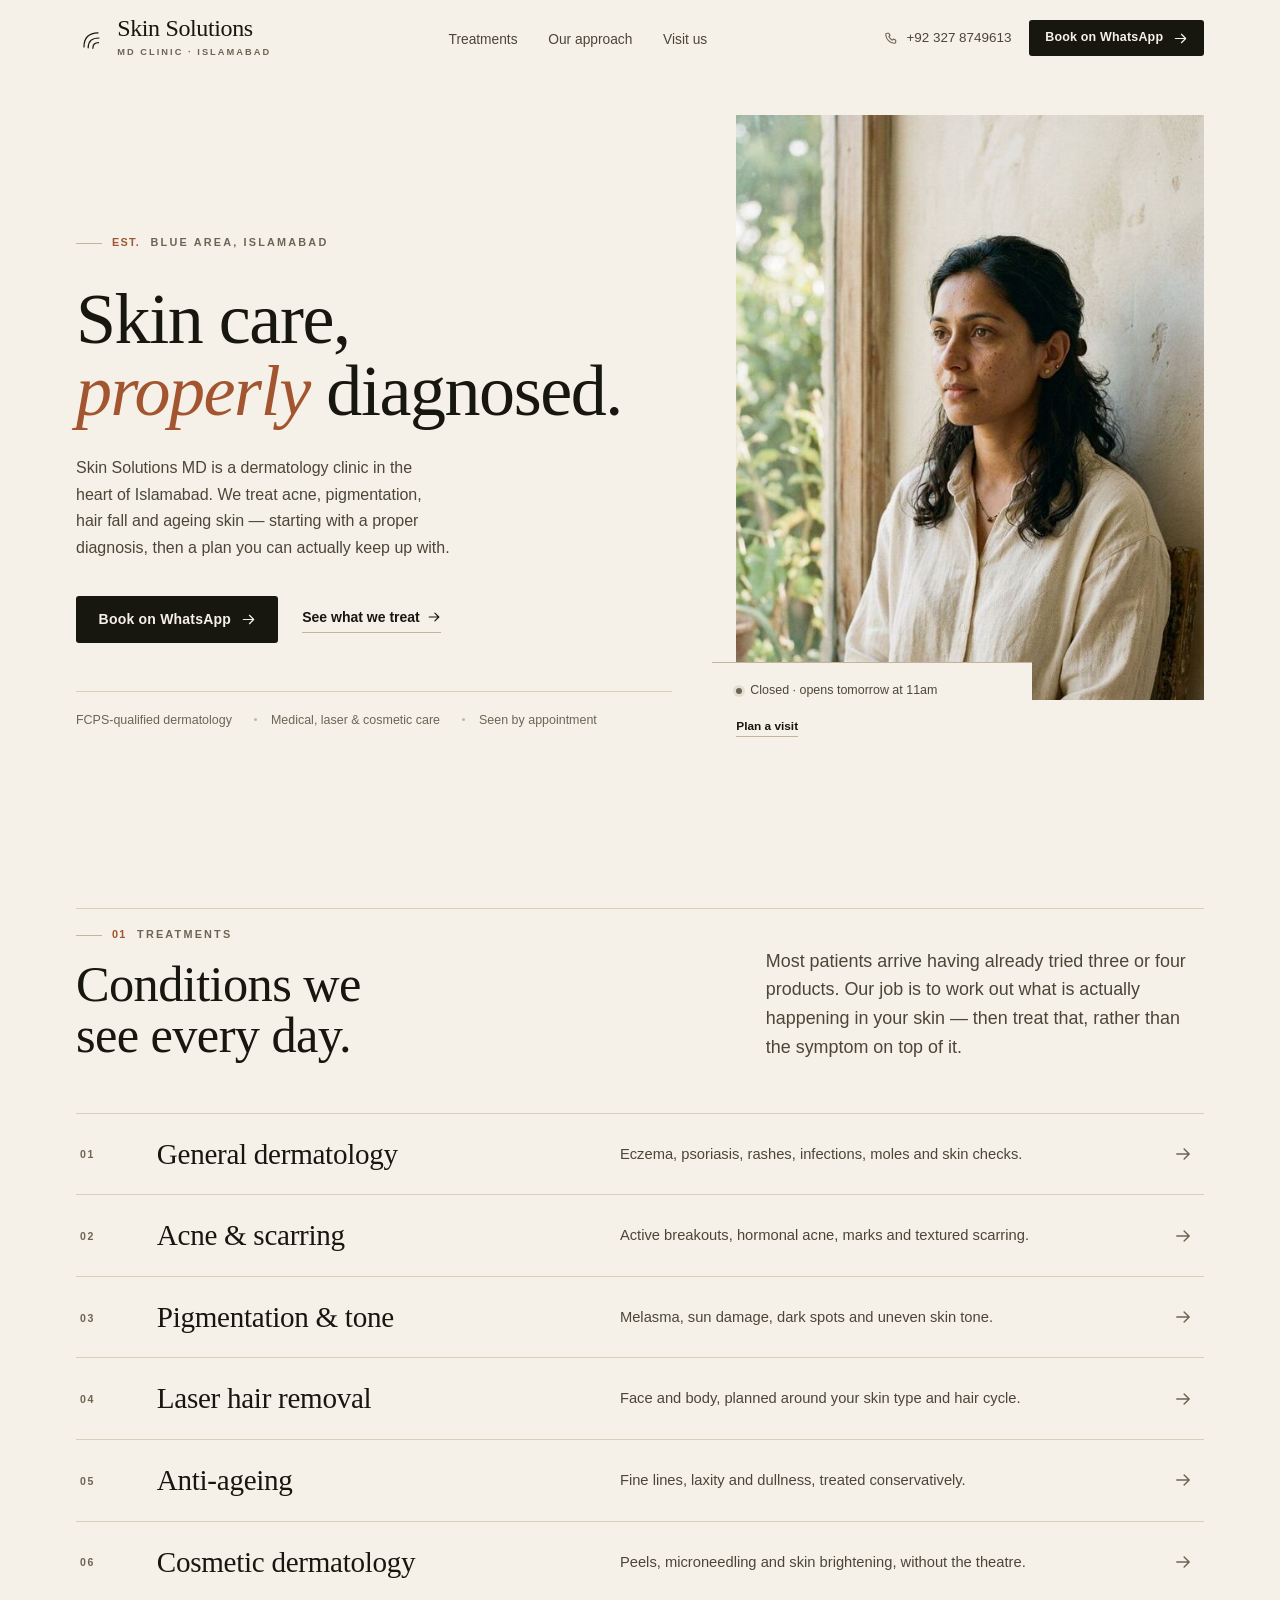
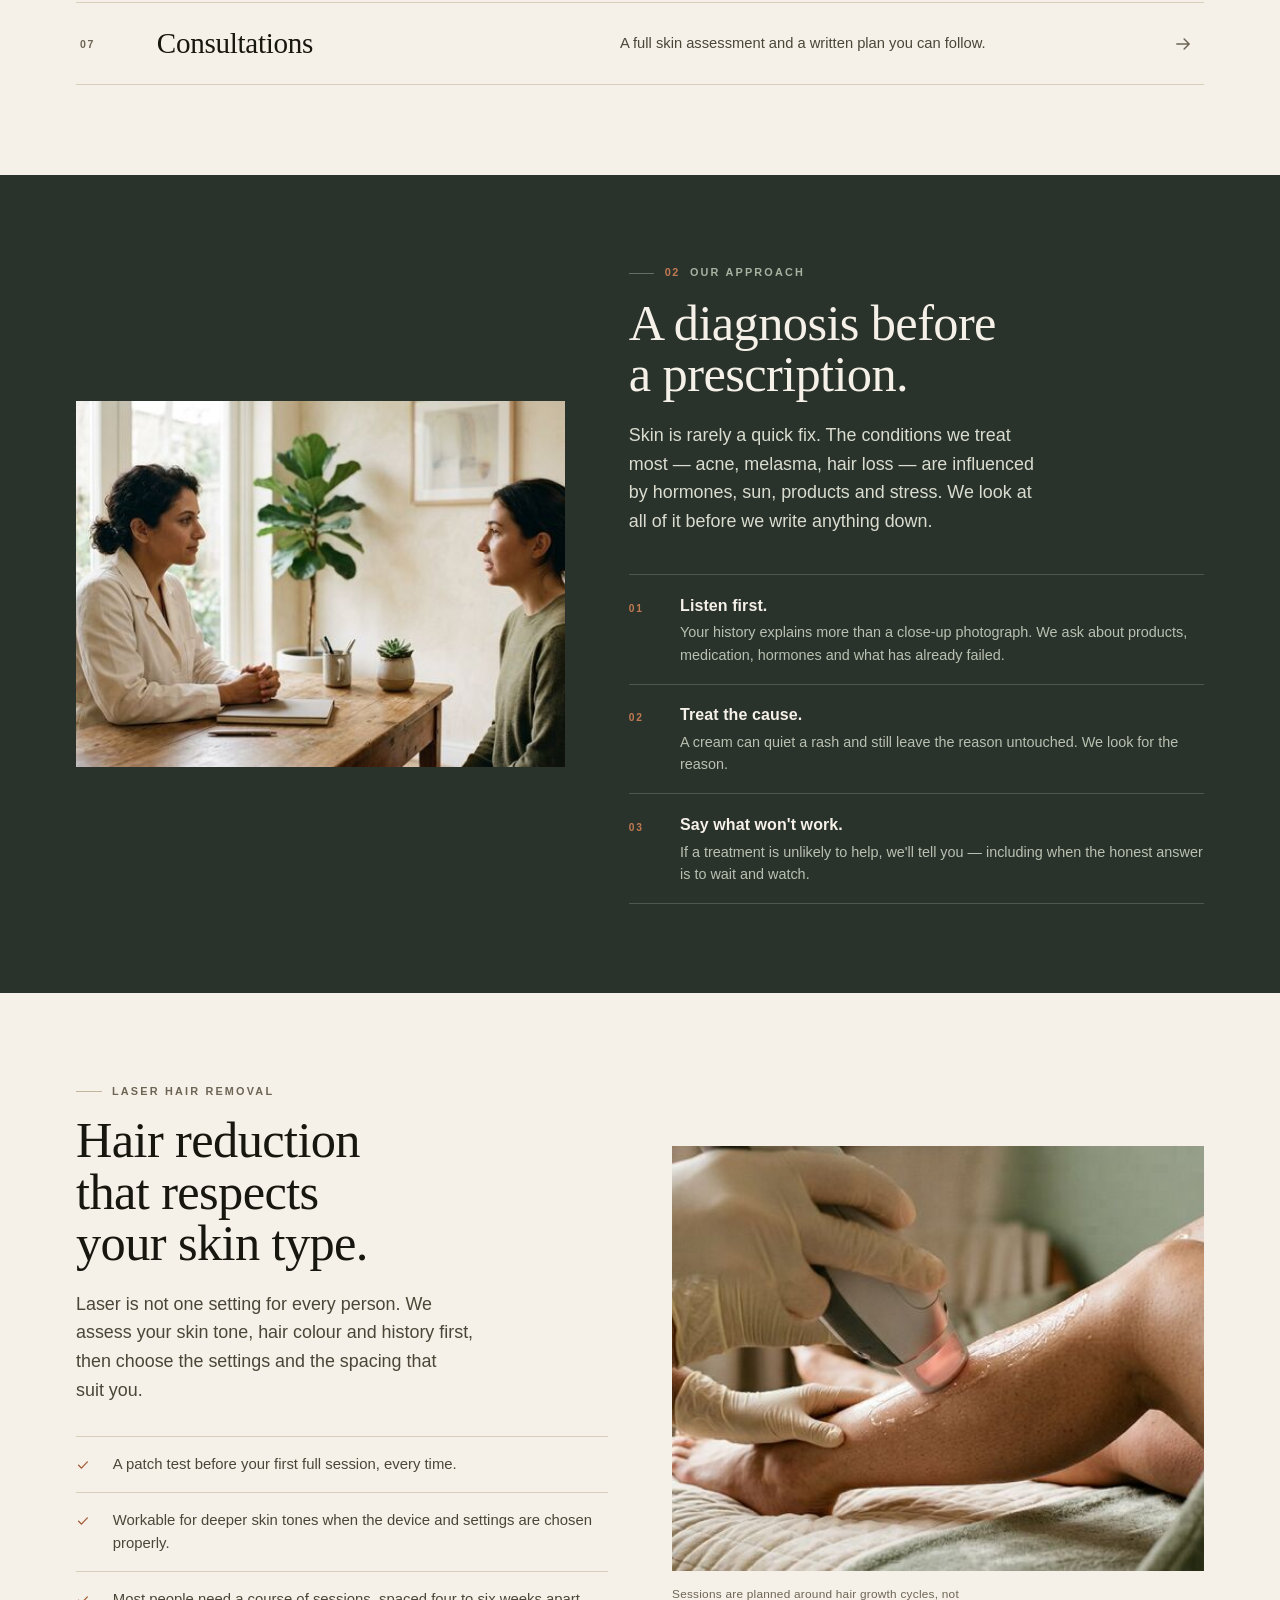
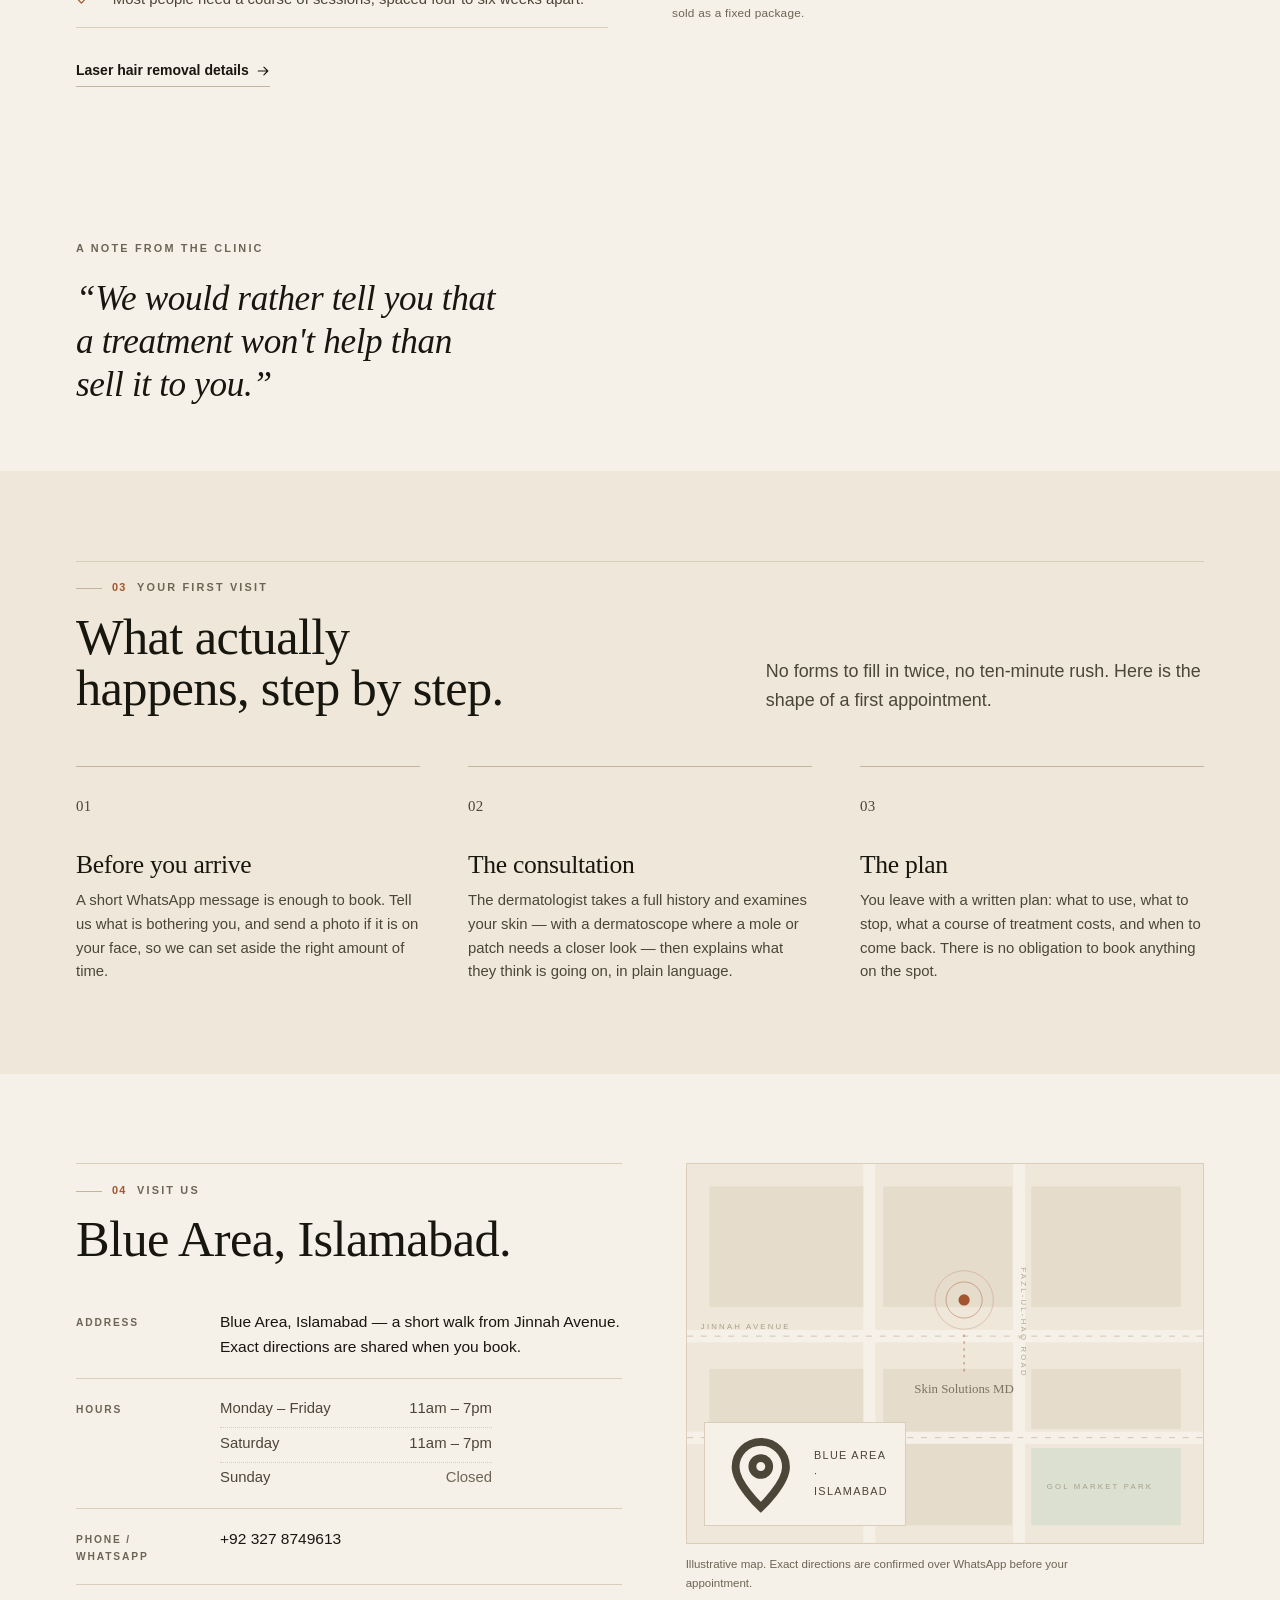
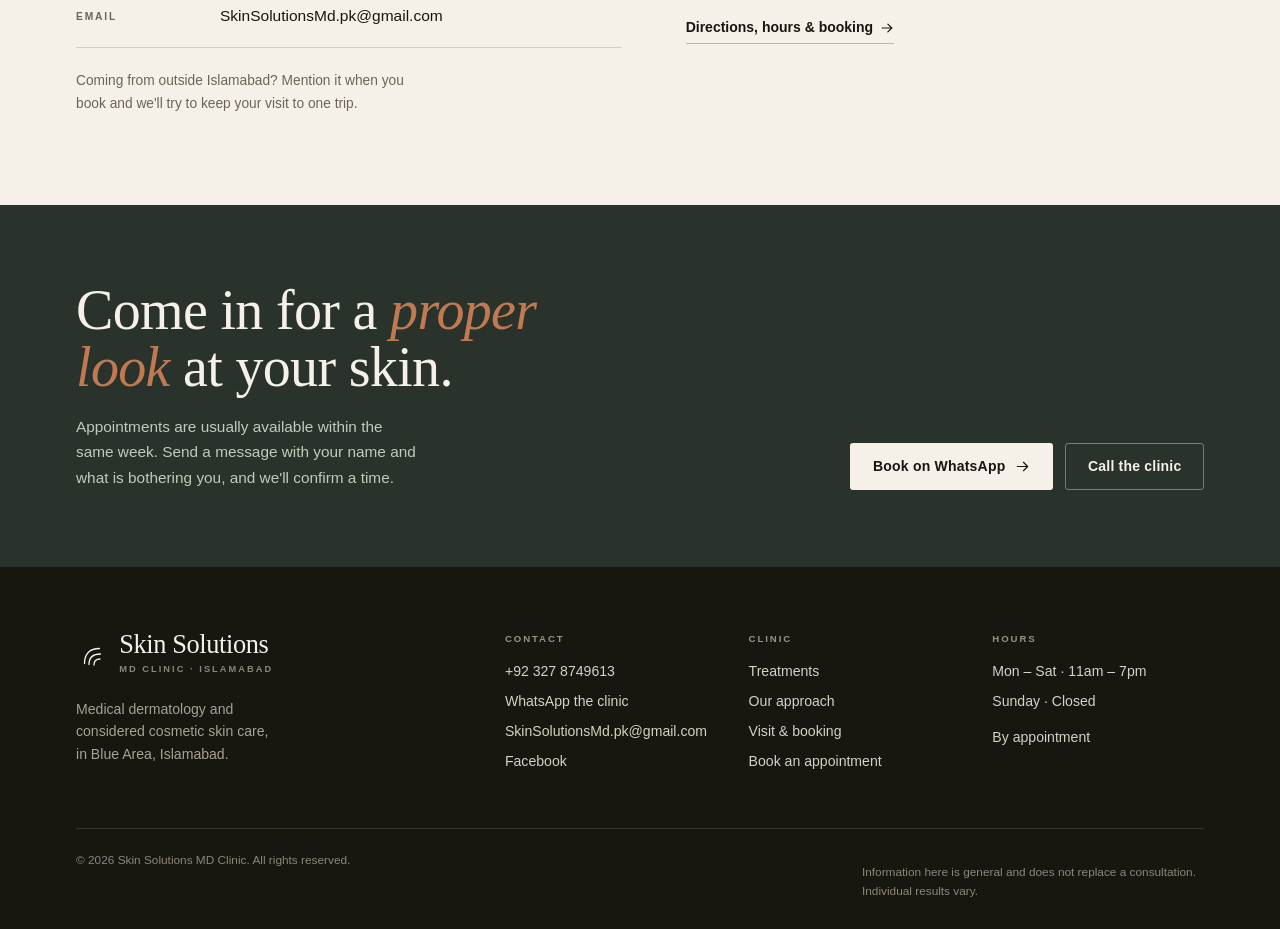
==== index.html @ f546dee7 "Build Skin Solutions MD Clinic site: four-page editorial design with WhatsApp booking - Hand-written" ====
<!doctype html>
<html lang="en">
<head>
<meta charset="utf-8">
<meta name="viewport" content="width=device-width, initial-scale=1">
<title>Skin Solutions MD Clinic — Dermatologist in Blue Area, Islamabad</title>
<meta name="description" content="A dermatology clinic in Blue Area, Islamabad. Medical and cosmetic skin care — acne, pigmentation, laser hair removal, ageing skin — with a diagnosis first and a plan you can follow.">
<meta name="theme-color" content="#f6f1e8">
<link rel="icon" href="assets/favicon.svg" type="image/svg+xml">

<meta property="og:type" content="website">
<meta property="og:title" content="Skin Solutions MD Clinic — Blue Area, Islamabad">
<meta property="og:description" content="Medical and cosmetic dermatology in Blue Area, Islamabad. Diagnosis first, then a plan you can follow.">
<meta property="og:image" content="assets/img/clinic-1100.jpg">
<meta property="og:locale" content="en_PK">

<link rel="preload" href="assets/fonts/karla-latin-wght-normal.woff2" as="font" type="font/woff2" crossorigin>
<link rel="preload" href="assets/fonts/instrument-serif-latin-400-normal.woff2" as="font" type="font/woff2" crossorigin>
<link rel="preload" href="assets/fonts/instrument-serif-latin-400-italic.woff2" as="font" type="font/woff2" crossorigin>
<link rel="stylesheet" href="assets/css/styles.css">
<script>document.documentElement.classList.add("js");</script>
<script src="assets/js/main.js" defer></script>

<script type="application/ld+json">
{
  "@context": "https://schema.org",
  "@type": "MedicalClinic",
  "name": "Skin Solutions MD Clinic",
  "description": "Dermatology, cosmetic skin care and laser treatments in Blue Area, Islamabad.",
  "medicalSpecialty": "Dermatology",
  "telephone": "+92 327 8749613",
  "email": "SkinSolutionsMd.pk@gmail.com",
  "address": {
    "@type": "PostalAddress",
    "addressLocality": "Islamabad",
    "addressRegion": "Islamabad Capital Territory",
    "addressCountry": "PK"
  },
  "areaServed": "Islamabad",
  "sameAs": ["https://www.facebook.com/p/Skin-Solutions-MD-Clinic-61559044864273/"],
  "openingHoursSpecification": [{
    "@type": "OpeningHoursSpecification",
    "dayOfWeek": ["Monday","Tuesday","Wednesday","Thursday","Friday","Saturday"],
    "opens": "11:00",
    "closes": "19:00"
  }]
}
</script>
</head>
<body>
<a class="skip-link" href="#main">Skip to content</a>

<header class="site-header">
  <div class="container header-inner">
    <a class="brand" href="index.html" aria-label="Skin Solutions MD Clinic — home">
      <svg class="brand__mark" viewBox="0 0 32 32" fill="none" stroke="currentColor" stroke-width="1.3" stroke-linecap="round" aria-hidden="true">
        <path d="M8.5 25.5C8.5 16 13.5 10.5 23.5 10.5"/>
        <path d="M13 26.5C13 19.5 17 16 24.5 16"/>
        <path d="M18 27C18 23 20 21 24 21"/>
      </svg>
      <span>
        <span class="brand__name">Skin Solutions</span>
        <span class="brand__sub">MD Clinic · Islamabad</span>
      </span>
    </a>

    <nav class="nav" aria-label="Primary">
      <ul class="nav__list">
        <li><a class="nav__link" href="treatments.html">Treatments</a></li>
        <li><a class="nav__link" href="approach.html">Our approach</a></li>
        <li><a class="nav__link" href="visit.html">Visit us</a></li>
      </ul>
    </nav>

    <div class="header-actions">
      <a class="header-phone" href="tel:+923278749613">
        <svg viewBox="0 0 16 16" fill="none" stroke="currentColor" stroke-width="1.3" stroke-linecap="round" stroke-linejoin="round" aria-hidden="true"><path d="M5.4 2.6 6.9 5 5.5 6.4a9.6 9.6 0 0 0 4.1 4.1L11 9.1l2.4 1.5v1.9a1.5 1.5 0 0 1-1.6 1.5C6.6 13.6 2.4 9.4 2 4.2a1.5 1.5 0 0 1 1.5-1.6h1.9Z"/></svg>
        +92 327 8749613
      </a>
      <a class="btn btn--dark btn--small" href="https://wa.me/923278749613?text=Assalam%20o%20Alaikum%2C%20I%27d%20like%20to%20book%20an%20appointment%20at%20Skin%20Solutions%20MD%20Clinic." target="_blank" rel="noopener">
        Book on WhatsApp
        <svg viewBox="0 0 16 16" fill="none" stroke="currentColor" stroke-width="1.3" stroke-linecap="round" stroke-linejoin="round" aria-hidden="true"><path d="M2.5 8h10.5M9 3.5 13.5 8 9 12.5"/></svg>
      </a>
      <button class="nav-toggle" type="button" aria-expanded="false" aria-controls="site-drawer" aria-label="Open menu">
        <span class="nav-toggle__lines"><span></span><span></span></span>
      </button>
    </div>
  </div>
</header>

<div class="drawer" id="site-drawer" aria-hidden="true">
  <div>
    <nav aria-label="Mobile">
      <ul class="drawer__list">
        <li><a href="index.html"><span>01</span>Home</a></li>
        <li><a href="treatments.html"><span>02</span>Treatments</a></li>
        <li><a href="approach.html"><span>03</span>Our approach</a></li>
        <li><a href="visit.html"><span>04</span>Visit &amp; booking</a></li>
      </ul>
    </nav>
    <div class="drawer__cta">
      <a class="btn btn--dark" href="https://wa.me/923278749613?text=Assalam%20o%20Alaikum%2C%20I%27d%20like%20to%20book%20an%20appointment%20at%20Skin%20Solutions%20MD%20Clinic." target="_blank" rel="noopener">Book on WhatsApp</a>
      <a class="btn btn--outline" href="tel:+923278749613">Call the clinic</a>
    </div>
  </div>
  <div class="drawer__meta">
    <dl>
      <dt>Clinic</dt>
      <dd>Blue Area, Islamabad</dd>
      <dt>Hours</dt>
      <dd>Mon–Sat · 11am–7pm</dd>
      <dt>Email</dt>
      <dd><a href="mailto:SkinSolutionsMd.pk@gmail.com">SkinSolutionsMd.pk@gmail.com</a></dd>
    </dl>
  </div>
</div>

<main id="main">

  <!-- Hero -->
  <section class="hero">
    <div class="container">
      <div class="hero__grid">
        <div class="hero__copy">
          <p class="eyebrow"><span class="num">Est.</span> Blue Area, Islamabad</p>
          <h1 class="hero__title reveal">Skin care,<br><em>properly</em> diagnosed.</h1>
          <p class="hero__lead reveal" style="--d:90ms">Skin Solutions MD is a dermatology clinic in the heart of Islamabad. We treat acne, pigmentation, hair fall and ageing skin — starting with a proper diagnosis, then a plan you can actually keep up with.</p>
          <div class="hero__actions reveal" style="--d:180ms">
            <a class="btn btn--dark" href="https://wa.me/923278749613?text=Assalam%20o%20Alaikum%2C%20I%27d%20like%20to%20book%20an%20appointment%20at%20Skin%20Solutions%20MD%20Clinic." target="_blank" rel="noopener">
              Book on WhatsApp
              <svg viewBox="0 0 16 16" fill="none" stroke="currentColor" stroke-width="1.3" stroke-linecap="round" stroke-linejoin="round" aria-hidden="true"><path d="M2.5 8h10.5M9 3.5 13.5 8 9 12.5"/></svg>
            </a>
            <a class="link" href="#treatments">
              See what we treat
              <svg viewBox="0 0 16 16" fill="none" stroke="currentColor" stroke-width="1.3" stroke-linecap="round" stroke-linejoin="round" aria-hidden="true"><path d="M2.5 8h10.5M9 3.5 13.5 8 9 12.5"/></svg>
            </a>
          </div>
          <ul class="hero__facts">
            <li>FCPS-qualified dermatology</li>
            <li>Medical, laser &amp; cosmetic care</li>
            <li>Seen by appointment</li>
          </ul>
        </div>

        <figure class="hero__figure">
          <div class="hero__media">
            <img src="assets/img/hero-768.jpg"
                 srcset="assets/img/hero-560.jpg 560w, assets/img/hero-640.jpg 640w, assets/img/hero-768.jpg 768w"
                 sizes="(max-width: 940px) 90vw, 38vw"
                 width="768" height="1376"
                 alt="A patient sitting by a window in daylight, her skin bare and untreated"
                 fetchpriority="high" decoding="async">
            <span class="hero__edge" aria-hidden="true">Blue Area · Islamabad</span>
          </div>
          <div class="hero__plate">
            <div class="hero__plate-row">
              <span class="status"><span class="status__dot" data-status-dot></span><span data-status>Mon–Sat · 11am–7pm</span></span>
              <a class="hero__plate-link" href="visit.html">Plan a visit</a>
            </div>
          </div>
        </figure>
      </div>
    </div>
  </section>

  <!-- Treatments -->
  <section class="section" id="treatments">
    <div class="container">
      <div class="section-head reveal">
        <div>
          <p class="eyebrow"><span class="num">01</span> Treatments</p>
          <h2>Conditions we see every day.</h2>
        </div>
        <p class="lead">Most patients arrive having already tried three or four products. Our job is to work out what is actually happening in your skin — then treat that, rather than the symptom on top of it.</p>
      </div>

      <div class="treatments reveal">
        <a class="treatment" href="treatments.html#general">
          <span class="treatment__num">01</span>
          <span class="treatment__name">General dermatology</span>
          <span class="treatment__desc">Eczema, psoriasis, rashes, infections, moles and skin checks.</span>
          <svg class="treatment__arrow" viewBox="0 0 16 16" fill="none" stroke="currentColor" stroke-width="1.3" stroke-linecap="round" stroke-linejoin="round" aria-hidden="true"><path d="M2.5 8h10.5M9 3.5 13.5 8 9 12.5"/></svg>
        </a>
        <a class="treatment" href="treatments.html#acne">
          <span class="treatment__num">02</span>
          <span class="treatment__name">Acne &amp; scarring</span>
          <span class="treatment__desc">Active breakouts, hormonal acne, marks and textured scarring.</span>
          <svg class="treatment__arrow" viewBox="0 0 16 16" fill="none" stroke="currentColor" stroke-width="1.3" stroke-linecap="round" stroke-linejoin="round" aria-hidden="true"><path d="M2.5 8h10.5M9 3.5 13.5 8 9 12.5"/></svg>
        </a>
        <a class="treatment" href="treatments.html#pigmentation">
          <span class="treatment__num">03</span>
          <span class="treatment__name">Pigmentation &amp; tone</span>
          <span class="treatment__desc">Melasma, sun damage, dark spots and uneven skin tone.</span>
          <svg class="treatment__arrow" viewBox="0 0 16 16" fill="none" stroke="currentColor" stroke-width="1.3" stroke-linecap="round" stroke-linejoin="round" aria-hidden="true"><path d="M2.5 8h10.5M9 3.5 13.5 8 9 12.5"/></svg>
        </a>
        <a class="treatment" href="treatments.html#laser">
          <span class="treatment__num">04</span>
          <span class="treatment__name">Laser hair removal</span>
          <span class="treatment__desc">Face and body, planned around your skin type and hair cycle.</span>
          <svg class="treatment__arrow" viewBox="0 0 16 16" fill="none" stroke="currentColor" stroke-width="1.3" stroke-linecap="round" stroke-linejoin="round" aria-hidden="true"><path d="M2.5 8h10.5M9 3.5 13.5 8 9 12.5"/></svg>
        </a>
        <a class="treatment" href="treatments.html#ageing">
          <span class="treatment__num">05</span>
          <span class="treatment__name">Anti-ageing</span>
          <span class="treatment__desc">Fine lines, laxity and dullness, treated conservatively.</span>
          <svg class="treatment__arrow" viewBox="0 0 16 16" fill="none" stroke="currentColor" stroke-width="1.3" stroke-linecap="round" stroke-linejoin="round" aria-hidden="true"><path d="M2.5 8h10.5M9 3.5 13.5 8 9 12.5"/></svg>
        </a>
        <a class="treatment" href="treatments.html#cosmetic">
          <span class="treatment__num">06</span>
          <span class="treatment__name">Cosmetic dermatology</span>
          <span class="treatment__desc">Peels, microneedling and skin brightening, without the theatre.</span>
          <svg class="treatment__arrow" viewBox="0 0 16 16" fill="none" stroke="currentColor" stroke-width="1.3" stroke-linecap="round" stroke-linejoin="round" aria-hidden="true"><path d="M2.5 8h10.5M9 3.5 13.5 8 9 12.5"/></svg>
        </a>
        <a class="treatment" href="treatments.html#consultations">
          <span class="treatment__num">07</span>
          <span class="treatment__name">Consultations</span>
          <span class="treatment__desc">A full skin assessment and a written plan you can follow.</span>
          <svg class="treatment__arrow" viewBox="0 0 16 16" fill="none" stroke="currentColor" stroke-width="1.3" stroke-linecap="round" stroke-linejoin="round" aria-hidden="true"><path d="M2.5 8h10.5M9 3.5 13.5 8 9 12.5"/></svg>
        </a>
      </div>
    </div>
  </section>

  <!-- Approach band -->
  <section class="band">
    <div class="container">
      <div class="band__grid">
        <figure class="band__media reveal">
          <img src="assets/img/consultation-1000.jpg"
               srcset="assets/img/consultation-640.jpg 640w, assets/img/consultation-1000.jpg 1000w, assets/img/consultation-1400.jpg 1400w"
               sizes="(max-width: 940px) 90vw, 40vw"
               width="1400" height="764" loading="lazy" decoding="async"
               alt="A dermatologist and a patient talking across a wooden desk in a softly lit clinic room">
        </figure>
        <div class="reveal" style="--d:100ms">
          <p class="eyebrow"><span class="num">02</span> Our approach</p>
          <h2 style="margin-top:1rem">A diagnosis before a prescription.</h2>
          <p class="lead" style="margin-top:1.25rem;max-width:42ch">Skin is rarely a quick fix. The conditions we treat most — acne, melasma, hair loss — are influenced by hormones, sun, products and stress. We look at all of it before we write anything down.</p>
          <ul class="principles">
            <li>
              <span class="k">01</span>
              <div>
                <strong>Listen first.</strong>
                <span>Your history explains more than a close-up photograph. We ask about products, medication, hormones and what has already failed.</span>
              </div>
            </li>
            <li>
              <span class="k">02</span>
              <div>
                <strong>Treat the cause.</strong>
                <span>A cream can quiet a rash and still leave the reason untouched. We look for the reason.</span>
              </div>
            </li>
            <li>
              <span class="k">03</span>
              <div>
                <strong>Say what won't work.</strong>
                <span>If a treatment is unlikely to help, we'll tell you — including when the honest answer is to wait and watch.</span>
              </div>
            </li>
          </ul>
        </div>
      </div>
    </div>
  </section>

  <!-- Laser feature -->
  <section class="section">
    <div class="container">
      <div class="split split--media-right">
        <div class="split__body reveal">
          <p class="eyebrow">Laser hair removal</p>
          <h2>Hair reduction that respects your skin type.</h2>
          <p class="lead" style="max-width:40ch">Laser is not one setting for every person. We assess your skin tone, hair colour and history first, then choose the settings and the spacing that suit you.</p>
          <ul class="facts">
            <li>
              <svg class="tick" viewBox="0 0 16 16" fill="none" stroke="currentColor" stroke-width="1.4" stroke-linecap="round" stroke-linejoin="round" aria-hidden="true"><path d="m3 8.3 3.2 3.2L13 4.5"/></svg>
              <span>A patch test before your first full session, every time.</span>
            </li>
            <li>
              <svg class="tick" viewBox="0 0 16 16" fill="none" stroke="currentColor" stroke-width="1.4" stroke-linecap="round" stroke-linejoin="round" aria-hidden="true"><path d="m3 8.3 3.2 3.2L13 4.5"/></svg>
              <span>Workable for deeper skin tones when the device and settings are chosen properly.</span>
            </li>
            <li>
              <svg class="tick" viewBox="0 0 16 16" fill="none" stroke="currentColor" stroke-width="1.4" stroke-linecap="round" stroke-linejoin="round" aria-hidden="true"><path d="m3 8.3 3.2 3.2L13 4.5"/></svg>
              <span>Most people need a course of sessions, spaced four to six weeks apart.</span>
            </li>
          </ul>
          <p style="margin-top:1.75rem"><a class="link" href="treatments.html#laser">Laser hair removal details
            <svg viewBox="0 0 16 16" fill="none" stroke="currentColor" stroke-width="1.3" stroke-linecap="round" stroke-linejoin="round" aria-hidden="true"><path d="M2.5 8h10.5M9 3.5 13.5 8 9 12.5"/></svg>
          </a></p>
        </div>
        <figure class="split__media reveal" style="--d:100ms">
          <img src="assets/img/laser-1100.jpg"
               srcset="assets/img/laser-700.jpg 700w, assets/img/laser-1100.jpg 1100w, assets/img/laser-1400.jpg 1400w"
               sizes="(max-width: 940px) 92vw, 45vw"
               width="1400" height="764" loading="lazy" decoding="async"
               alt="Close-up of a clinician guiding a laser handpiece along a patient's leg">
          <figcaption class="caption">Sessions are planned around hair growth cycles, not sold as a fixed package.</figcaption>
        </figure>
      </div>
    </div>
  </section>

  <!-- Note / quote -->
  <section class="section section--tight" aria-label="A note from the clinic">
    <div class="container reveal">
      <p class="eyebrow eyebrow--plain">A note from the clinic</p>
      <blockquote class="quote" style="margin-top:1.25rem;color:var(--ink)">“We would rather tell you that a treatment won't help than sell it to you.”</blockquote>
    </div>
  </section>

  <!-- First visit -->
  <section class="section section--paper2">
    <div class="container">
      <div class="section-head reveal">
        <div>
          <p class="eyebrow"><span class="num">03</span> Your first visit</p>
          <h2>What actually happens, step by step.</h2>
        </div>
        <p class="lead">No forms to fill in twice, no ten-minute rush. Here is the shape of a first appointment.</p>
      </div>
      <div class="steps">
        <article class="step reveal">
          <p class="step__num">01</p>
          <h3>Before you arrive</h3>
          <p>A short WhatsApp message is enough to book. Tell us what is bothering you, and send a photo if it is on your face, so we can set aside the right amount of time.</p>
        </article>
        <article class="step reveal" style="--d:90ms">
          <p class="step__num">02</p>
          <h3>The consultation</h3>
          <p>The dermatologist takes a full history and examines your skin — with a dermatoscope where a mole or patch needs a closer look — then explains what they think is going on, in plain language.</p>
        </article>
        <article class="step reveal" style="--d:180ms">
          <p class="step__num">03</p>
          <h3>The plan</h3>
          <p>You leave with a written plan: what to use, what to stop, what a course of treatment costs, and when to come back. There is no obligation to book anything on the spot.</p>
        </article>
      </div>
    </div>
  </section>

  <!-- Visit -->
  <section class="section" id="visit">
    <div class="container">
      <div class="visit__grid">
        <div class="visit__panel reveal">
          <p class="eyebrow"><span class="num">04</span> Visit us</p>
          <h2 style="margin-top:.9rem">Blue Area, Islamabad.</h2>
          <dl style="margin-top:1.6rem">
            <div class="visit__block">
              <dt>Address</dt>
              <dd>Blue Area, Islamabad — a short walk from Jinnah Avenue. Exact directions are shared when you book.</dd>
            </div>
            <div class="visit__block">
              <dt>Hours</dt>
              <dd>
                <div class="hours">
                  <div><span>Monday – Friday</span><span>11am – 7pm</span></div>
                  <div><span>Saturday</span><span>11am – 7pm</span></div>
                  <div><span>Sunday</span><span class="closed">Closed</span></div>
                </div>
              </dd>
            </div>
            <div class="visit__block">
              <dt>Phone / WhatsApp</dt>
              <dd><a href="tel:+923278749613">+92 327 8749613</a></dd>
            </div>
            <div class="visit__block">
              <dt>Email</dt>
              <dd><a href="mailto:SkinSolutionsMd.pk@gmail.com">SkinSolutionsMd.pk@gmail.com</a></dd>
            </div>
          </dl>
          <p class="small" style="margin-top:1.4rem;max-width:44ch">Coming from outside Islamabad? Mention it when you book and we'll try to keep your visit to one trip.</p>
        </div>

        <div class="reveal" style="--d:100ms">
          <div class="map">
            <svg viewBox="0 0 600 440" role="img" aria-label="Illustrative map of Blue Area, Islamabad, showing the clinic's general location south of Jinnah Avenue">
              <rect width="600" height="440" fill="#efe7d9"/>
              <g fill="#e6dccb">
                <rect x="26" y="26" width="180" height="140"/>
                <rect x="228" y="26" width="150" height="140"/>
                <rect x="400" y="26" width="174" height="140"/>
                <rect x="26" y="238" width="180" height="76"/>
                <rect x="26" y="334" width="180" height="86"/>
                <rect x="228" y="238" width="150" height="182"/>
                <rect x="400" y="238" width="174" height="70"/>
              </g>
              <rect x="400" y="330" width="174" height="90" fill="#dce0d0"/>
              <g stroke="#f6f1e8" stroke-width="14" fill="none">
                <path d="M0 200h600"/>
                <path d="M212 0v440"/>
                <path d="M386 0v440"/>
                <path d="M0 318h600"/>
              </g>
              <g stroke="#cbbfa6" stroke-width="1" fill="none">
                <path d="M0 200h600" stroke-dasharray="7 9"/>
                <path d="M0 318h600" stroke-dasharray="7 9"/>
              </g>
              <g fill="#a89e8a" font-family="Karla, sans-serif" font-size="9" letter-spacing="2.6">
                <text x="16" y="192">JINNAH AVENUE</text>
                <text x="30" y="352">BLUE AREA</text>
                <text x="418" y="378">GOL MARKET PARK</text>
              </g>
              <g transform="translate(388 0)">
                <text x="0" y="120" transform="rotate(90 0 120)" fill="#b2a893" font-family="Karla, sans-serif" font-size="9" letter-spacing="2.6">FAZL-UL-HAQ ROAD</text>
              </g>
              <g transform="translate(322 158)">
                <circle r="34" fill="none" stroke="#a2552f" stroke-opacity=".28"/>
                <circle r="21" fill="none" stroke="#a2552f" stroke-opacity=".5"/>
                <circle r="6.5" fill="#a2552f"/>
              </g>
              <g stroke="#a2552f" stroke-width="1.2" stroke-dasharray="3 5" fill="none" opacity=".7">
                <path d="M322 198v46"/>
              </g>
              <g fill="#7b7462" font-family="Instrument Serif, Georgia, serif" font-size="15">
                <text x="322" y="266" text-anchor="middle">Skin Solutions MD</text>
              </g>
            </svg>
            <span class="map__pin-label">
              <svg width="11" height="11" viewBox="0 0 16 16" fill="none" stroke="currentColor" stroke-width="1.4" aria-hidden="true"><path d="M8 14s4.5-4.2 4.5-7.2A4.5 4.5 0 0 0 3.5 6.8C3.5 9.8 8 14 8 14Z"/><circle cx="8" cy="6.7" r="1.5"/></svg>
              Blue Area · Islamabad
            </span>
          </div>
          <p class="map__legend">Illustrative map. Exact directions are confirmed over WhatsApp before your appointment.</p>
          <p style="margin-top:1.25rem"><a class="link" href="visit.html">Directions, hours &amp; booking
            <svg viewBox="0 0 16 16" fill="none" stroke="currentColor" stroke-width="1.3" stroke-linecap="round" stroke-linejoin="round" aria-hidden="true"><path d="M2.5 8h10.5M9 3.5 13.5 8 9 12.5"/></svg>
          </a></p>
        </div>
      </div>
    </div>
  </section>

  <!-- CTA -->
  <section class="cta">
    <div class="container">
      <div class="cta__inner">
        <div class="reveal">
          <h2>Come in for a <em>proper look</em> at your skin.</h2>
          <p>Appointments are usually available within the same week. Send a message with your name and what is bothering you, and we'll confirm a time.</p>
        </div>
        <div class="cta__actions reveal" style="--d:100ms">
          <a class="btn btn--light" href="https://wa.me/923278749613?text=Assalam%20o%20Alaikum%2C%20I%27d%20like%20to%20book%20an%20appointment%20at%20Skin%20Solutions%20MD%20Clinic." target="_blank" rel="noopener">
            Book on WhatsApp
            <svg viewBox="0 0 16 16" fill="none" stroke="currentColor" stroke-width="1.3" stroke-linecap="round" stroke-linejoin="round" aria-hidden="true"><path d="M2.5 8h10.5M9 3.5 13.5 8 9 12.5"/></svg>
          </a>
          <a class="btn btn--outline btn--on-dark" href="tel:+923278749613">Call the clinic</a>
        </div>
      </div>
    </div>
  </section>

</main>

<footer class="footer">
  <div class="container">
    <div class="footer__grid">
      <div class="footer__brand">
        <a class="brand" href="index.html" aria-label="Skin Solutions MD Clinic — home">
          <svg class="brand__mark" viewBox="0 0 32 32" fill="none" stroke="currentColor" stroke-width="1.3" stroke-linecap="round" aria-hidden="true">
            <path d="M8.5 25.5C8.5 16 13.5 10.5 23.5 10.5"/>
            <path d="M13 26.5C13 19.5 17 16 24.5 16"/>
            <path d="M18 27C18 23 20 21 24 21"/>
          </svg>
          <span>
            <span class="brand__name">Skin Solutions</span>
            <span class="brand__sub">MD Clinic · Islamabad</span>
          </span>
        </a>
        <p class="footer__tagline">Medical dermatology and considered cosmetic skin care, in Blue Area, Islamabad.</p>
      </div>
      <div>
        <p class="footer__label">Contact</p>
        <div class="footer__list">
          <a href="tel:+923278749613">+92 327 8749613</a>
          <a href="https://wa.me/923278749613" target="_blank" rel="noopener">WhatsApp the clinic</a>
          <a href="mailto:SkinSolutionsMd.pk@gmail.com">SkinSolutionsMd.pk@gmail.com</a>
          <a href="https://www.facebook.com/p/Skin-Solutions-MD-Clinic-61559044864273/" target="_blank" rel="noopener">Facebook</a>
        </div>
      </div>
      <div>
        <p class="footer__label">Clinic</p>
        <div class="footer__list">
          <a href="treatments.html">Treatments</a>
          <a href="approach.html">Our approach</a>
          <a href="visit.html">Visit &amp; booking</a>
          <a href="https://wa.me/923278749613?text=Assalam%20o%20Alaikum%2C%20I%27d%20like%20to%20book%20an%20appointment." target="_blank" rel="noopener">Book an appointment</a>
        </div>
      </div>
      <div>
        <p class="footer__label">Hours</p>
        <div class="footer__list">
          <span>Mon – Sat · 11am – 7pm</span>
          <span>Sunday · Closed</span>
          <span style="margin-top:.4rem">By appointment</span>
        </div>
      </div>
    </div>
    <div class="footer__bottom">
      <p>© <span data-year>2026</span> Skin Solutions MD Clinic. All rights reserved.</p>
      <p>Information here is general and does not replace a consultation. Individual results vary.</p>
    </div>
  </div>
</footer>

<div class="mobile-bar">
  <a href="tel:+923278749613">
    <svg viewBox="0 0 16 16" fill="none" stroke="currentColor" stroke-width="1.3" stroke-linecap="round" stroke-linejoin="round" aria-hidden="true"><path d="M5.4 2.6 6.9 5 5.5 6.4a9.6 9.6 0 0 0 4.1 4.1L11 9.1l2.4 1.5v1.9a1.5 1.5 0 0 1-1.6 1.5C6.6 13.6 2.4 9.4 2 4.2a1.5 1.5 0 0 1 1.5-1.6h1.9Z"/></svg>
    Call
  </a>
  <a href="https://wa.me/923278749613?text=Assalam%20o%20Alaikum%2C%20I%27d%20like%20to%20book%20an%20appointment%20at%20Skin%20Solutions%20MD%20Clinic." target="_blank" rel="noopener">
    WhatsApp
    <svg viewBox="0 0 16 16" fill="none" stroke="currentColor" stroke-width="1.3" stroke-linecap="round" stroke-linejoin="round" aria-hidden="true"><path d="M2.5 8h10.5M9 3.5 13.5 8 9 12.5"/></svg>
  </a>
</div>
</body>
</html>
---- assets/css/styles.css ----
/* ---------- 0. Self-hosted typefaces (SIL OFL) ------------------------- */
@font-face {
  font-family: "Instrument Serif";
  font-style: normal;
  font-weight: 400;
  font-display: swap;
  src: url("../fonts/instrument-serif-latin-400-normal.woff2") format("woff2");
}
@font-face {
  font-family: "Instrument Serif";
  font-style: italic;
  font-weight: 400;
  font-display: swap;
  src: url("../fonts/instrument-serif-latin-400-italic.woff2") format("woff2");
}
@font-face {
  font-family: "Karla";
  font-style: normal;
  font-weight: 200 800;
  font-display: swap;
  src: url("../fonts/karla-latin-wght-normal.woff2") format("woff2");
  unicode-range: U+0000-00FF, U+0131, U+0152-0153, U+02BB-02BC, U+02C6, U+02DA, U+02DC, U+2000-206F, U+20AC, U+2122;
}

/* ==========================================================================
   Skin Solutions MD Clinic — Blue Area, Islamabad
   Handwritten, utility-free stylesheet. 2026.
   ========================================================================== */

/* ---------- 1. Tokens ---------------------------------------------------- */
:root {
  --paper: #f6f1e8;
  --paper-2: #efe7d9;
  --paper-3: #e6dccb;
  --ink: #17160f;
  --ink-2: #4b4638;
  --ink-3: #6c6555;
  --line: #d9ceb9;
  --line-strong: #c3b59c;
  --olive: #2a332b;
  --olive-2: #394437;
  --terracotta: #a2552f;
  --terracotta-soft: #c07a52;
  --sage: #7d8a72;

  --serif: "Instrument Serif", "Iowan Old Style", "Palatino Linotype", Georgia, serif;
  --sans: "Karla", ui-sans-serif, -apple-system, "Segoe UI", Roboto, Helvetica, Arial, sans-serif;

  --max: 1240px;
  --gutter: clamp(1.25rem, 4.5vw, 3.5rem);
  --radius: 3px;
  --ease: cubic-bezier(.22, .61, .36, 1);
  --header-h: 76px;
}

/* ---------- 2. Reset ----------------------------------------------------- */
*, *::before, *::after { box-sizing: border-box; }

html {
  -webkit-text-size-adjust: 100%;
  scroll-behavior: smooth;
}

body {
  margin: 0;
  background: var(--paper);
  color: var(--ink);
  font-family: var(--sans);
  font-size: 1.02rem;
  font-weight: 400;
  line-height: 1.65;
  -webkit-font-smoothing: antialiased;
  -moz-osx-font-smoothing: grayscale;
}

h1, h2, h3, h4, p, figure, blockquote, dl, dd, fieldset { margin: 0; }
fieldset { border: 0; padding: 0; }
ul, ol { margin: 0; padding: 0; list-style: none; }
img, svg, video { display: block; max-width: 100%; }
img { height: auto; background-color: var(--paper-3); }
a { color: inherit; }
button { font: inherit; color: inherit; }

::selection { background: var(--terracotta); color: var(--paper); }

:focus-visible {
  outline: 2px solid var(--terracotta);
  outline-offset: 3px;
  border-radius: 2px;
}

[id] { scroll-margin-top: calc(var(--header-h) + 1.5rem); }

/* ---------- 3. Typography ------------------------------------------------ */
h1, h2, h3, .display {
  font-family: var(--serif);
  font-weight: 400;
  line-height: 1.02;
  letter-spacing: -0.012em;
}

h2 { font-size: clamp(2rem, 4.1vw, 3.15rem); text-wrap: balance; }
h3 { font-size: clamp(1.3rem, 2vw, 1.6rem); line-height: 1.14; }

p { max-width: 62ch; }
p + p { margin-top: 1em; }

em, .italic { font-style: italic; }

.eyebrow {
  display: flex;
  align-items: center;
  gap: .65rem;
  font-family: var(--sans);
  font-size: .68rem;
  font-weight: 600;
  letter-spacing: .2em;
  text-transform: uppercase;
  color: var(--ink-3);
}
.eyebrow::before {
  content: "";
  width: 1.6rem;
  height: 1px;
  background: var(--line-strong);
  flex: none;
}
.eyebrow--plain::before { display: none; }
.eyebrow .num { color: var(--terracotta); letter-spacing: .12em; }

.lead {
  font-size: clamp(1.06rem, 1.4vw, 1.18rem);
  line-height: 1.6;
  color: var(--ink-2);
  text-wrap: pretty;
}

.small { font-size: .86rem; color: var(--ink-3); }
.muted { color: var(--ink-2); }

.accent { color: var(--terracotta); }

/* ---------- 4. Layout ---------------------------------------------------- */
.container {
  width: 100%;
  max-width: var(--max);
  margin-inline: auto;
  padding-inline: var(--gutter);
}
.container--narrow { max-width: 900px; }

.section { padding-block: clamp(3.5rem, 7vw, 6.5rem); }
.section--tight { padding-block: clamp(2.5rem, 5vw, 4rem); }
.section--paper2 { background: var(--paper-2); }

.section-head {
  display: grid;
  grid-template-columns: minmax(0, 1fr) minmax(0, .85fr);
  gap: clamp(1.5rem, 4vw, 4rem);
  align-items: end;
  padding-top: 1.1rem;
  border-top: 1px solid var(--line);
  margin-bottom: clamp(2rem, 4vw, 3.25rem);
}
.section-head h2 { margin-top: .9rem; max-width: 20ch; }
.section-head .lead { max-width: 44ch; justify-self: end; }

.rule { height: 1px; background: var(--line); border: 0; }

/* ---------- 5. Buttons & links ------------------------------------------- */
.btn {
  display: inline-flex;
  align-items: center;
  justify-content: center;
  gap: .6rem;
  padding: .92rem 1.35rem;
  border: 1px solid transparent;
  border-radius: var(--radius);
  font-size: .875rem;
  font-weight: 600;
  letter-spacing: .015em;
  line-height: 1.1;
  text-decoration: none;
  cursor: pointer;
  transition: background-color .3s var(--ease), color .3s var(--ease),
              border-color .3s var(--ease), transform .3s var(--ease);
}
.btn svg { width: 15px; height: 15px; flex: none; transition: transform .35s var(--ease); }
.btn:hover svg { transform: translateX(3px); }

.btn--dark { background: var(--ink); color: var(--paper); }
.btn--dark:hover { background: var(--olive-2); }

.btn--outline { border-color: var(--line-strong); color: var(--ink); background: transparent; }
.btn--outline:hover { background: var(--ink); border-color: var(--ink); color: var(--paper); }

.btn--light { background: var(--paper); color: var(--ink); }
.btn--light:hover { background: #fff; }

.btn--small { padding: .62rem .95rem; font-size: .78rem; }

.link {
  display: inline-flex;
  align-items: center;
  gap: .45rem;
  font-size: .875rem;
  font-weight: 600;
  text-decoration: none;
  color: var(--ink);
  padding-bottom: .2rem;
  border-bottom: 1px solid var(--line-strong);
  transition: border-color .3s var(--ease), color .3s var(--ease);
}
.link svg { width: 14px; height: 14px; transition: transform .3s var(--ease); }
.link:hover { border-color: var(--terracotta); color: var(--terracotta); }
.link:hover svg { transform: translateX(3px); }
.link--light { color: var(--paper); border-color: rgba(246, 241, 232, .35); }
.link--light:hover { color: #fff; border-color: var(--paper); }

.skip-link {
  position: absolute;
  left: 1rem;
  top: -4rem;
  z-index: 100;
  background: var(--ink);
  color: var(--paper);
  padding: .7rem 1rem;
  font-size: .8rem;
  text-decoration: none;
  border-radius: var(--radius);
}
.skip-link:focus { top: 1rem; }

/* ---------- 6. Header ---------------------------------------------------- */
.site-header {
  position: sticky;
  top: 0;
  z-index: 60;
  background: var(--paper);
  border-bottom: 1px solid transparent;
  transition: border-color .4s var(--ease), background-color .4s var(--ease);
}
.site-header.is-stuck { border-bottom-color: var(--line); }

.header-inner {
  display: flex;
  align-items: center;
  justify-content: space-between;
  gap: 1.5rem;
  min-height: var(--header-h);
}

.brand {
  display: inline-flex;
  align-items: center;
  gap: .7rem;
  text-decoration: none;
  color: var(--ink);
  flex: none;
}
.brand__mark { width: 30px; height: 30px; color: var(--ink); flex: none; }
.brand__name {
  display: block;
  font-family: var(--serif);
  font-size: 1.5rem;
  line-height: 1;
  letter-spacing: -.015em;
}
.brand__sub {
  display: block;
  margin-top: .3rem;
  font-size: .58rem;
  font-weight: 600;
  letter-spacing: .22em;
  text-transform: uppercase;
  color: var(--ink-3);
}

.nav { display: flex; align-items: center; }
.nav__list { display: flex; align-items: center; gap: clamp(1.1rem, 2.4vw, 2.1rem); }
.nav__link {
  position: relative;
  font-size: .86rem;
  font-weight: 500;
  color: var(--ink-2);
  text-decoration: none;
  padding-block: .35rem;
  transition: color .3s var(--ease);
}
.nav__link::after {
  content: "";
  position: absolute;
  left: 0;
  right: 0;
  bottom: 0;
  height: 1px;
  background: var(--terracotta);
  transform: scaleX(0);
  transform-origin: left;
  transition: transform .35s var(--ease);
}
.nav__link:hover { color: var(--ink); }
.nav__link:hover::after,
.nav__link[aria-current="page"]::after { transform: scaleX(1); }
.nav__link[aria-current="page"] { color: var(--ink); }

.header-actions { display: flex; align-items: center; gap: 1.1rem; flex: none; }
.header-phone {
  display: inline-flex;
  align-items: center;
  gap: .5rem;
  font-size: .84rem;
  font-weight: 500;
  color: var(--ink-2);
  text-decoration: none;
  white-space: nowrap;
}
.header-phone svg { width: 14px; height: 14px; color: var(--ink-3); }
.header-phone:hover { color: var(--terracotta); }

.nav-toggle {
  display: none;
  align-items: center;
  justify-content: center;
  width: 42px;
  height: 42px;
  margin-right: -.4rem;
  background: none;
  border: 0;
  cursor: pointer;
}
.nav-toggle__lines { position: relative; width: 22px; height: 10px; }
.nav-toggle__lines span {
  position: absolute;
  left: 0;
  width: 100%;
  height: 1px;
  background: var(--ink);
  transition: transform .35s var(--ease), top .35s var(--ease);
}
.nav-toggle__lines span:first-child { top: 0; }
.nav-toggle__lines span:last-child { top: 9px; width: 70%; }
.nav-toggle[aria-expanded="true"] span:first-child { top: 5px; transform: rotate(45deg); }
.nav-toggle[aria-expanded="true"] span:last-child { top: 5px; width: 100%; transform: rotate(-45deg); }

/* Mobile drawer */
.drawer {
  position: fixed;
  inset: var(--header-h) 0 0 0;
  z-index: 55;
  background: var(--paper);
  padding: 2rem var(--gutter) 2.5rem;
  display: flex;
  flex-direction: column;
  justify-content: space-between;
  overflow-y: auto;
  visibility: hidden;
  opacity: 0;
  transform: translateY(-6px);
  transition: opacity .35s var(--ease), transform .35s var(--ease), visibility .35s;
}
.drawer.is-open { visibility: visible; opacity: 1; transform: none; }
.drawer__list { border-top: 1px solid var(--line); }
.drawer__list a {
  display: flex;
  align-items: baseline;
  gap: 1rem;
  padding: 1.05rem 0;
  border-bottom: 1px solid var(--line);
  font-family: var(--serif);
  font-size: 1.85rem;
  text-decoration: none;
  color: var(--ink);
}
.drawer__list a span { font-family: var(--sans); font-size: .65rem; letter-spacing: .16em; color: var(--ink-3); }
.drawer__meta { margin-top: 2rem; font-size: .9rem; color: var(--ink-2); }
.drawer__meta a { text-decoration: none; }
.drawer__meta dt { font-size: .62rem; letter-spacing: .2em; text-transform: uppercase; color: var(--ink-3); margin-top: 1.25rem; }
.drawer__cta { margin-top: 1.75rem; display: flex; gap: .75rem; flex-wrap: wrap; }

body.no-scroll { overflow: hidden; }

/* ---------- 7. Hero ------------------------------------------------------ */
.hero { padding-top: clamp(1.5rem, 3vw, 2.75rem); padding-bottom: clamp(2.5rem, 5vw, 4.5rem); }

.hero__grid {
  display: grid;
  grid-template-columns: minmax(0, 1.02fr) minmax(0, .8fr);
  gap: clamp(2rem, 5vw, 4.5rem);
  align-items: end;
}

.hero__copy { padding-bottom: clamp(0rem, 2vw, 1.5rem); }
.hero__title {
  margin-top: clamp(1.1rem, 2.5vw, 1.9rem);
  font-size: clamp(2.7rem, 6.1vw, 4.5rem);
  line-height: 1.0;
  letter-spacing: -.02em;
}
.hero__title em { color: var(--terracotta); }
.hero__lead {
  margin-top: clamp(1.25rem, 2.4vw, 1.8rem);
  max-width: 42ch;
  font-size: clamp(1rem, 1.2vw, 1.1rem);
  color: var(--ink-2);
}
.hero__actions {
  display: flex;
  align-items: center;
  flex-wrap: wrap;
  gap: .9rem 1.5rem;
  margin-top: clamp(1.6rem, 3vw, 2.2rem);
}

.hero__facts {
  display: flex;
  flex-wrap: wrap;
  gap: .5rem 1.4rem;
  margin-top: clamp(2rem, 4vw, 3rem);
  padding-top: 1.1rem;
  border-top: 1px solid var(--line);
  font-size: .78rem;
  color: var(--ink-3);
}
.hero__facts li { display: flex; align-items: center; gap: .55rem; }
.hero__facts li + li::before {
  content: "";
  width: 3px;
  height: 3px;
  border-radius: 50%;
  background: var(--line-strong);
  margin-right: .3rem;
}

.hero__figure { position: relative; }
.hero__media {
  position: relative;
  overflow: hidden;
  aspect-ratio: 4 / 5;
  background: var(--paper-3);
}
.hero__media img { width: 100%; height: 100%; object-fit: cover; object-position: 50% 35%; }

.hero__edge {
  position: absolute;
  top: 0;
  right: -1.85rem;
  writing-mode: vertical-rl;
  font-size: .6rem;
  letter-spacing: .28em;
  text-transform: uppercase;
  color: var(--ink-3);
}

.hero__plate {
  position: relative;
  z-index: 2;
  margin: -2.4rem 0 0 -1.5rem;
  width: min(100%, 20rem);
  background: var(--paper);
  border-top: 1px solid var(--line-strong);
  padding: 1.1rem 1.5rem .2rem 1.5rem;
}
.hero__plate-row {
  display: flex;
  flex-wrap: wrap;
  row-gap: .4rem;
  align-items: center;
  justify-content: space-between;
  gap: 1rem;
  padding-bottom: .85rem;
}
.status { display: inline-flex; align-items: center; gap: .5rem; font-size: .78rem; color: var(--ink-2); }
.status__dot {
  width: 6px; height: 6px; border-radius: 50%;
  background: var(--sage);
  box-shadow: 0 0 0 3px rgba(125, 138, 114, .18);
  flex: none;
}
.status__dot.is-closed { background: var(--ink-3); box-shadow: 0 0 0 3px rgba(123, 116, 98, .15); }
.hero__plate-link {
  font-size: .74rem;
  font-weight: 600;
  text-decoration: none;
  color: var(--ink);
  border-bottom: 1px solid var(--line-strong);
  white-space: nowrap;
}
.hero__plate-link:hover { color: var(--terracotta); border-color: var(--terracotta); }

/* ---------- 8. Treatment index ------------------------------------------ */
.treatments { border-top: 1px solid var(--line); }

.treatment {
  display: grid;
  grid-template-columns: 3.2rem minmax(0, 1.05fr) minmax(0, 1.25fr) 1.6rem;
  gap: clamp(.75rem, 2vw, 2rem);
  align-items: center;
  padding: 1.5rem .75rem 1.5rem .25rem;
  border-bottom: 1px solid var(--line);
  text-decoration: none;
  color: inherit;
  transition: background-color .4s var(--ease), padding-left .4s var(--ease);
}
.treatment:hover { background: var(--paper-2); padding-left: 1rem; }
.treatment:focus-visible { background: var(--paper-2); }

.treatment__num {
  font-size: .66rem;
  font-weight: 600;
  letter-spacing: .16em;
  color: var(--ink-3);
  align-self: start;
  padding-top: .55rem;
}
.treatment__name {
  font-family: var(--serif);
  font-size: clamp(1.35rem, 2.3vw, 1.82rem);
  line-height: 1.12;
  letter-spacing: -.01em;
}
.treatment__desc { font-size: .92rem; line-height: 1.55; color: var(--ink-2); }
.treatment__arrow {
  justify-self: end;
  width: 18px; height: 18px;
  color: var(--ink-3);
  transition: transform .4s var(--ease), color .4s var(--ease);
}
.treatment:hover .treatment__arrow { transform: translateX(4px); color: var(--terracotta); }

/* ---------- 9. Dark band ------------------------------------------------- */
.band {
  background: var(--olive);
  color: var(--paper);
  padding-block: clamp(3.5rem, 7vw, 6rem);
}
.band .eyebrow { color: #a9b1a1; }
.band .eyebrow::before { background: rgba(246, 241, 232, .3); }
.band .eyebrow .num { color: var(--terracotta-soft); }
.band h2 { color: var(--paper); }
.band p { color: #ccd0c3; }
.band .lead { color: #d9dccf; }

.band__grid {
  display: grid;
  grid-template-columns: minmax(0, .85fr) minmax(0, 1fr);
  gap: clamp(2rem, 5vw, 4.5rem);
  align-items: center;
}
.band__media { aspect-ratio: 4 / 3; overflow: hidden; }
.band__media img { width: 100%; height: 100%; object-fit: cover; }

.principles { margin-top: clamp(1.75rem, 3vw, 2.5rem); border-top: 1px solid rgba(246, 241, 232, .18); }
.principles li {
  display: grid;
  grid-template-columns: 2.2rem minmax(0, 1fr);
  gap: .25rem 1rem;
  padding: 1.1rem 0;
  border-bottom: 1px solid rgba(246, 241, 232, .18);
}
.principles .k {
  font-size: .64rem;
  letter-spacing: .16em;
  color: var(--terracotta-soft);
  padding-top: .35rem;
  font-weight: 600;
}
.principles strong {
  display: block;
  font-size: 1rem;
  font-weight: 600;
  color: var(--paper);
  letter-spacing: .005em;
}
.principles span { display: block; margin-top: .15rem; font-size: .9rem; line-height: 1.55; color: #b9c0b1; }

.quote {
  font-family: var(--serif);
  font-style: italic;
  font-size: clamp(1.5rem, 2.9vw, 2.2rem);
  line-height: 1.22;
  letter-spacing: -.01em;
  max-width: 24ch;
}

/* ---------- 10. Split feature ------------------------------------------- */
.split {
  display: grid;
  grid-template-columns: minmax(0, 1fr) minmax(0, 1fr);
  gap: clamp(2rem, 5vw, 4.5rem);
  align-items: center;
}
.split--media-right .split__media { order: 2; }
.split__media { position: relative; }
.split__media img { width: 100%; aspect-ratio: 5 / 4; object-fit: cover; }
.split__body h2 { margin-top: .9rem; max-width: 18ch; }
.split__body .lead { margin-top: 1.25rem; }

.facts { margin-top: clamp(1.5rem, 3vw, 2rem); }
.facts li {
  display: grid;
  grid-template-columns: 1.4rem minmax(0, 1fr);
  gap: .9rem;
  padding: 1rem 0;
  border-top: 1px solid var(--line);
  font-size: .93rem;
  color: var(--ink-2);
  line-height: 1.55;
}
.facts li:last-child { border-bottom: 1px solid var(--line); }
.facts .tick { width: 14px; height: 14px; margin-top: .3rem; color: var(--terracotta); }

.caption {
  margin-top: .85rem;
  font-size: .74rem;
  letter-spacing: .02em;
  color: var(--ink-3);
  max-width: 46ch;
}

/* ---------- 11. Steps ---------------------------------------------------- */
.steps {
  display: grid;
  grid-template-columns: repeat(3, minmax(0, 1fr));
  gap: clamp(1.5rem, 4vw, 3rem);
}
.step { border-top: 1px solid var(--line-strong); padding-top: 1.15rem; }
.step__num {
  font-family: var(--serif);
  font-size: 1.05rem;
  color: var(--terracotta);
  letter-spacing: .02em;
}
.step h3 { margin-top: 1.9rem; }
.step p { margin-top: .65rem; font-size: .93rem; color: var(--ink-2); line-height: 1.6; }

/* ---------- 12. Visit / location ---------------------------------------- */
.visit__grid {
  display: grid;
  grid-template-columns: minmax(0, 1fr) minmax(0, .95fr);
  gap: clamp(2rem, 5vw, 4rem);
  align-items: start;
}
.visit__panel { padding-top: 1.1rem; border-top: 1px solid var(--line); }
.visit__block { display: grid; grid-template-columns: 8rem minmax(0, 1fr); gap: 1rem; padding: 1.15rem 0; border-bottom: 1px solid var(--line); }
.visit__block dt { font-size: .64rem; font-weight: 600; letter-spacing: .18em; text-transform: uppercase; color: var(--ink-3); padding-top: .3rem; }
.visit__block dd { font-size: .97rem; color: var(--ink); line-height: 1.6; }
.visit__block dd a { text-decoration: none; border-bottom: 1px solid transparent; }
.visit__block dd a:hover { border-color: var(--terracotta); color: var(--terracotta); }

.hours { display: grid; gap: .2rem; font-variant-numeric: tabular-nums; }
.hours div { display: flex; justify-content: space-between; gap: 1.5rem; max-width: 17rem; font-size: .93rem; color: var(--ink-2); }
.hours div + div { border-top: 1px dotted var(--line); padding-top: .2rem; margin-top: .2rem; }
.hours .closed { color: var(--ink-3); }

.map {
  position: relative;
  border: 1px solid var(--line);
  background: var(--paper-2);
  overflow: hidden;
}
.map svg { width: 100%; height: auto; }
.map__pin-label {
  position: absolute;
  left: 1.1rem;
  bottom: 1.05rem;
  display: inline-flex;
  align-items: center;
  gap: .5rem;
  background: var(--paper);
  border: 1px solid var(--line);
  padding: .4rem .7rem;
  font-size: .68rem;
  letter-spacing: .12em;
  text-transform: uppercase;
  color: var(--ink-2);
}
.map__legend { font-size: .72rem; color: var(--ink-3); margin-top: .7rem; }

/* ---------- 13. Page hero ----------------------------------------------- */
.page-hero { padding-top: clamp(2rem, 4vw, 3.5rem); padding-bottom: clamp(2.5rem, 5vw, 4rem); }
.page-hero__inner {
  display: grid;
  grid-template-columns: minmax(0, 1.15fr) minmax(0, .85fr);
  gap: clamp(1.5rem, 4vw, 4rem);
  align-items: end;
  padding-top: 1.4rem;
  border-top: 1px solid var(--line);
}
.page-hero h1 {
  margin-top: 1rem;
  font-size: clamp(2.5rem, 5.6vw, 4.2rem);
  line-height: .99;
}
.page-hero h1 em { color: var(--terracotta); }
.page-hero .lead { margin-top: 1.4rem; max-width: 40ch; }
.page-hero__aside { justify-self: end; max-width: 22rem; }
.page-hero__aside p { font-size: .95rem; color: var(--ink-2); }
.page-hero__aside .rule { margin-block: 1rem; }

/* ---------- 14. Treatment detail ---------------------------------------- */
.tret {
  display: grid;
  grid-template-columns: 4.5rem minmax(0, 1fr);
  gap: clamp(1rem, 3vw, 2.75rem);
  padding-block: clamp(2.5rem, 5vw, 3.75rem);
  border-top: 1px solid var(--line);
}
.tret:last-of-type { border-bottom: 1px solid var(--line); }
.tret__num { font-size: .68rem; font-weight: 600; letter-spacing: .16em; color: var(--ink-3); padding-top: .6rem; }
.tret h2 { font-size: clamp(1.9rem, 3.6vw, 2.65rem); max-width: 22ch; }
.tret__lead { margin-top: .9rem; max-width: 58ch; color: var(--ink-2); }
.tret__cols {
  display: grid;
  grid-template-columns: repeat(2, minmax(0, 1fr));
  gap: clamp(1.25rem, 3vw, 3rem);
  margin-top: 1.6rem;
}
.tret__cols h3 {
  font-family: var(--sans);
  font-size: .64rem;
  font-weight: 700;
  letter-spacing: .18em;
  text-transform: uppercase;
  color: var(--ink-3);
  margin-bottom: .7rem;
}
.tret__cols li {
  position: relative;
  padding-left: 1rem;
  font-size: .92rem;
  line-height: 1.55;
  color: var(--ink-2);
}
.tret__cols li + li { margin-top: .45rem; }
.tret__cols li::before {
  content: "";
  position: absolute;
  left: 0;
  top: .65em;
  width: 4px;
  height: 1px;
  background: var(--terracotta);
}
.tret__note {
  margin-top: 1.4rem;
  font-size: .82rem;
  color: var(--ink-3);
  max-width: 58ch;
  border-left: 1px solid var(--line-strong);
  padding-left: .9rem;
}

/* ---------- 15. Prose --------------------------------------------------- */
.prose h2 { margin-top: 2.5rem; font-size: clamp(1.7rem, 3vw, 2.2rem); }
.prose h2:first-child { margin-top: 0; }
.prose h3 { margin-top: 1.9rem; }
.prose p { margin-top: .9rem; color: var(--ink-2); }
.prose ul { margin-top: 1rem; }
.prose ul li { position: relative; padding-left: 1.15rem; margin-top: .5rem; color: var(--ink-2); }
.prose ul li::before { content: ""; position: absolute; left: 0; top: .68em; width: 5px; height: 1px; background: var(--terracotta); }
.prose a { color: var(--terracotta); text-decoration: none; border-bottom: 1px solid rgba(162, 85, 47, .35); }
.prose a:hover { border-color: var(--terracotta); }

/* ---------- 16. FAQ ----------------------------------------------------- */
.faq { border-top: 1px solid var(--line); }
.faq details { border-bottom: 1px solid var(--line); }
.faq summary {
  display: flex;
  align-items: baseline;
  justify-content: space-between;
  gap: 2rem;
  padding: 1.3rem 0;
  cursor: pointer;
  list-style: none;
  font-family: var(--serif);
  font-size: clamp(1.12rem, 1.8vw, 1.3rem);
  line-height: 1.3;
  color: var(--ink);
}
.faq summary::-webkit-details-marker { display: none; }
.faq summary:hover { color: var(--terracotta); }
.faq__icon { position: relative; flex: none; width: 12px; height: 12px; margin-top: .3rem; transition: transform .35s var(--ease); }
.faq__icon::before, .faq__icon::after {
  content: "";
  position: absolute;
  background: var(--ink-3);
  transition: transform .35s var(--ease), background-color .35s var(--ease);
}
.faq__icon::before { left: 0; right: 0; top: 5px; height: 1px; }
.faq__icon::after { top: 0; bottom: 0; left: 5px; width: 1px; }
.faq details[open] .faq__icon { transform: rotate(90deg); }
.faq details[open] .faq__icon::after { transform: scaleY(0); }
.faq details[open] summary { color: var(--terracotta); }
.faq__body { padding: 0 0 1.5rem; max-width: 66ch; color: var(--ink-2); font-size: .96rem; }
.faq__body p + p { margin-top: .7rem; }

/* ---------- 17. Booking form -------------------------------------------- */
.booking {
  display: grid;
  grid-template-columns: minmax(0, .8fr) minmax(0, 1.2fr);
  gap: clamp(2rem, 5vw, 4.5rem);
  align-items: start;
}
.booking__aside h2 { margin-top: .9rem; max-width: 16ch; }
.booking__aside p { margin-top: 1.1rem; font-size: .96rem; color: var(--ink-2); }
.booking__direct { margin-top: 1.75rem; display: grid; gap: .55rem; font-size: .92rem; }
.booking__direct a { display: inline-flex; align-items: center; gap: .55rem; text-decoration: none; color: var(--ink); }
.booking__direct a:hover { color: var(--terracotta); }
.booking__direct svg { width: 15px; height: 15px; color: var(--ink-3); }

.form { display: grid; grid-template-columns: repeat(2, minmax(0, 1fr)); align-items: end; gap: 1.4rem 1.5rem; }
.field { display: flex; flex-direction: column; gap: .45rem; }
.field--full { grid-column: 1 / -1; }
.field label { font-size: .62rem; font-weight: 700; letter-spacing: .18em; text-transform: uppercase; color: var(--ink-3); }
.field input,
.field select,
.field textarea {
  width: 100%;
  font: inherit;
  font-size: 1rem;
  color: var(--ink);
  background: transparent;
  border: 0;
  border-bottom: 1px solid var(--line-strong);
  border-radius: 0;
  padding: .5rem 0 .55rem;
  transition: border-color .25s var(--ease);
}
.field textarea { resize: vertical; min-height: 4.5rem; line-height: 1.5; }
.field select {
  appearance: none;
  background-image: url("data:image/svg+xml;utf8,<svg xmlns='http://www.w3.org/2000/svg' width='12' height='8' viewBox='0 0 12 8'><path d='M1 1.5 6 6.5l5-5' fill='none' stroke='%237b7462' stroke-width='1.2'/></svg>");
  background-repeat: no-repeat;
  background-position: right .2rem center;
  padding-right: 1.6rem;
  cursor: pointer;
}
.field input:focus, .field select:focus, .field textarea:focus {
  outline: none;
  border-bottom-color: var(--terracotta);
}
.field input::placeholder, .field textarea::placeholder { color: #a9a190; }
.field--invalid input, .field--invalid select { border-bottom-color: #a4372b; }

.form__foot { grid-column: 1 / -1; display: flex; align-items: center; flex-wrap: wrap; gap: 1rem 1.5rem; margin-top: .5rem; }
.form__note { font-size: .78rem; color: var(--ink-3); max-width: 32ch; }
.form__feedback { grid-column: 1 / -1; font-size: .88rem; color: var(--ink-2); }
.form__feedback:empty { display: none; }
.form__feedback.is-error { color: #a4372b; }
.form__feedback a { color: inherit; }

/* ---------- 18. CTA band ------------------------------------------------ */
.cta { background: var(--olive); color: var(--paper); padding-block: clamp(3rem, 6vw, 5rem); }
.cta__inner {
  display: grid;
  grid-template-columns: minmax(0, 1.25fr) minmax(0, .75fr);
  gap: clamp(1.5rem, 4vw, 3.5rem);
  align-items: end;
}
.cta h2 { font-size: clamp(2.1rem, 4.6vw, 3.5rem); max-width: 20ch; }
.cta h2 em { color: var(--terracotta-soft); }
.cta p { margin-top: 1.1rem; color: #c3cab9; font-size: .96rem; max-width: 40ch; }
.cta__actions { display: flex; flex-wrap: wrap; gap: .8rem; justify-self: end; }
.cta__actions .btn--light:hover { background: #fff; }

/* ---------- 19. Footer -------------------------------------------------- */
.footer { background: var(--ink); color: #d7d1c2; padding-block: clamp(3rem, 5vw, 4.25rem) 1.75rem; font-size: .9rem; }
.footer__grid {
  display: grid;
  grid-template-columns: minmax(0, 1.5fr) repeat(3, minmax(0, .8fr));
  gap: 2.5rem 2rem;
}
.footer .brand { color: var(--paper); }
.footer .brand__mark { color: var(--paper); width: 32px; height: 32px; }
.footer .brand__name { color: var(--paper); font-size: 1.65rem; }
.footer .brand__sub { color: #8d8778; }
.footer__tagline { margin-top: 1.25rem; color: #a8a292; max-width: 26ch; font-size: .88rem; line-height: 1.6; }
.footer__label { font-size: .6rem; font-weight: 700; letter-spacing: .2em; text-transform: uppercase; color: #9a9483; margin-bottom: .9rem; }
.footer__list { display: grid; gap: .55rem; }
.footer__list a, .footer__list span { text-decoration: none; color: #d7d1c2; font-size: .88rem; line-height: 1.5; overflow-wrap: anywhere; }
.footer__list a { display: inline-block; transition: color .25s var(--ease); }
.footer__list a:hover { color: var(--paper); text-decoration: underline; text-underline-offset: 3px; text-decoration-color: var(--terracotta-soft); }
.footer__bottom {
  display: flex;
  justify-content: space-between;
  align-items: flex-start;
  flex-wrap: wrap;
  gap: .75rem 2rem;
  margin-top: clamp(2.5rem, 5vw, 3.5rem);
  padding-top: 1.4rem;
  border-top: 1px solid rgba(246, 241, 232, .14);
  font-size: .74rem;
  color: #8d8778;
}
.footer__bottom p { max-width: 52ch; line-height: 1.6; }

/* ---------- 20. Mobile action bar --------------------------------------- */
.mobile-bar {
  display: none;
  position: fixed;
  left: 0;
  right: 0;
  bottom: 0;
  z-index: 50;
  grid-template-columns: 1fr 1fr;
  background: var(--paper);
  border-top: 1px solid var(--line);
  padding-bottom: env(safe-area-inset-bottom);
}
.mobile-bar a {
  display: flex;
  align-items: center;
  justify-content: center;
  gap: .5rem;
  padding: .95rem .5rem;
  font-size: .82rem;
  font-weight: 600;
  text-decoration: none;
  color: var(--ink);
}
.mobile-bar a + a { border-left: 1px solid var(--line); }
.mobile-bar a svg { width: 15px; height: 15px; color: var(--ink-3); }
.mobile-bar a:last-child { background: var(--ink); color: var(--paper); }
.mobile-bar a:last-child svg { color: var(--paper); }

/* ---------- 21. Motion -------------------------------------------------- */
.js .reveal {
  opacity: 0;
  transform: translateY(16px);
  transition: opacity .8s var(--ease), transform .8s var(--ease);
  transition-delay: var(--d, 0ms);
}
.js .reveal.is-in { opacity: 1; transform: none; }

@media (prefers-reduced-motion: reduce) {
  html { scroll-behavior: auto; }
  *, *::before, *::after {
    animation-duration: .001ms !important;
    animation-iteration-count: 1 !important;
    transition-duration: .001ms !important;
  }
  .js .reveal { opacity: 1; transform: none; }
}

/* ---------- 22. Responsive ---------------------------------------------- */
@media (max-width: 1080px) {
  .hero__grid { grid-template-columns: minmax(0, 1.1fr) minmax(0, .9fr); gap: 2.5rem; }
  .hero__lead { max-width: 38ch; }
  .header-phone { display: none; }
}

@media (max-width: 940px) {
  :root { --header-h: 68px; }

  .nav, .header-actions .btn { display: none; }
  .nav-toggle { display: inline-flex; }

  .hero__grid { grid-template-columns: 1fr; gap: 2.75rem; }
  .hero__figure { max-width: 30rem; }
  .hero__media { aspect-ratio: 4 / 4.6; }
  .hero__edge { display: none; }
  .hero__lead { max-width: 42ch; }
  .hero__plate { margin-left: 0; margin-top: -2rem; width: min(100%, 22rem); }

  .section-head { grid-template-columns: 1fr; gap: 1.25rem; }
  .section-head .lead { justify-self: start; max-width: 46ch; }

  .band__grid, .split, .visit__grid, .booking, .cta__inner, .page-hero__inner {
    grid-template-columns: 1fr;
  }
  .band__grid { gap: 2.5rem; }
  .band__media { order: -1; aspect-ratio: 16 / 10; }
  .split--media-right .split__media { order: 0; }
  .split { gap: 2rem; }
  .cta__actions { justify-self: start; margin-top: .5rem; }
  .page-hero__aside { justify-self: start; max-width: 34rem; }

  .steps { grid-template-columns: 1fr; gap: 0; }
  .step { padding-block: 1.4rem; border-top: 1px solid var(--line); }
  .step:first-child { border-top-color: var(--line-strong); }
  .step h3 { margin-top: .6rem; }
  .step .step__num { display: inline-block; }

  .footer__grid { grid-template-columns: 1fr 1fr; gap: 2rem; }
  .footer__brand { grid-column: 1 / -1; }

  .mobile-bar { display: grid; }
  body { padding-bottom: 3.6rem; }
}

@media (max-width: 720px) {
  .treatments { border-top-color: var(--line); }
  .treatment {
    grid-template-columns: 2rem minmax(0, 1fr) 1.1rem;
    grid-template-areas:
      "num name arrow"
      ". desc desc";
    gap: .35rem 1rem;
    padding: 1.25rem .25rem;
    align-items: start;
  }
  .treatment__num { grid-area: num; padding-top: .35rem; }
  .treatment__name { grid-area: name; }
  .treatment__desc { grid-area: desc; margin-top: .35rem; font-size: .87rem; }
  .treatment__arrow { grid-area: arrow; margin-top: .55rem; width: 15px; height: 15px; }
  .treatment:hover { padding-left: .25rem; }

  .tret { grid-template-columns: 1fr; gap: .6rem; }
  .tret__num { padding-top: 0; }
  .tret__cols { grid-template-columns: 1fr; gap: 1.5rem; }

  .quote { font-size: 1.55rem; max-width: none; }
  .principles li { grid-template-columns: 1.9rem minmax(0, 1fr); }

  .visit__block { grid-template-columns: 1fr; gap: .2rem; padding: 1rem 0; }

  .form { gap: 1.25rem; }
  .form__foot { flex-direction: column; align-items: stretch; }
  .form__foot .btn { width: 100%; }

  .hero__title { font-size: clamp(2.45rem, 10.6vw, 3.4rem); }
  .hero__facts { gap: .45rem 1rem; font-size: .74rem; }
  .hero__facts li + li::before { display: none; }
  .hero__facts li { width: 100%; }

  .page-hero h1 { font-size: clamp(2.3rem, 9.5vw, 3.1rem); }
  .footer__bottom { flex-direction: column; }
  .btn { padding: .9rem 1.2rem; }
  .btn--small { padding: .7rem 1rem; }
}

@media (max-width: 420px) {
  .brand__name { font-size: 1.3rem; }
  .brand__sub { font-size: .52rem; letter-spacing: .18em; }
  .hero__plate { padding-right: .9rem; }
  .cta__actions { width: 100%; }
  .cta__actions .btn { flex: 1 1 auto; }
}

/* Print — patients do print clinic details */
@media print {
  .site-header, .mobile-bar, .drawer, .cta, .footer__grid { display: none !important; }
  body { background: #fff; color: #000; padding: 0; }
  .hero__media, .band, .split__media { display: none; }
  a { text-decoration: none; color: #000; }
}

/* ---------- 23. Page utilities added during build ----------------------- */
.jump {
  display: flex;
  flex-wrap: wrap;
  gap: .2rem 1.6rem;
  padding: .9rem 0 0;
  border-top: 1px solid var(--line);
  font-size: .8rem;
}
.jump a {
  display: inline-flex;
  align-items: baseline;
  gap: .5rem;
  padding-block: .35rem;
  text-decoration: none;
  color: var(--ink-2);
  border-bottom: 1px solid transparent;
}
.jump a span {
  font-size: .64rem;
  letter-spacing: .1em;
  color: var(--terracotta);
}
.jump a:hover { color: var(--ink); border-bottom-color: var(--line-strong); }

.principles--light { border-top-color: var(--line); }
.principles--light li { border-bottom-color: var(--line); grid-template-columns: 3rem minmax(0, 1fr); }
.principles--light .k { color: var(--terracotta); }
.principles--light strong { color: var(--ink); }
.principles--light span { color: var(--ink-2); }

.band__grid--media-right { grid-template-columns: minmax(0, 1fr) minmax(0, .85fr); }
.band .facts li { border-color: rgba(246, 241, 232, .18); color: #c3cab9; }
.band .facts li:last-child { border-bottom-color: rgba(246, 241, 232, .18); }
.band .facts .tick { color: var(--terracotta-soft); }

.quote--light { color: var(--paper); }

/* Slightly larger tap targets for the mobile action bar */
@media (max-width: 940px) {
  .band__grid--media-right { grid-template-columns: 1fr; }
}

@media (max-width: 720px) {
  .jump { gap: 0 1rem; font-size: .76rem; }
}

/* ---------- 24. Polish pass --------------------------------------------- */
.btn--on-dark { border-color: rgba(246, 241, 232, .38); color: var(--paper); }
.btn--on-dark:hover { background: var(--paper); border-color: var(--paper); color: var(--ink); }

.visit__block dd { overflow-wrap: anywhere; }

@media (max-width: 720px) {
  .form { grid-template-columns: 1fr; }
  .form__foot { margin-top: .25rem; }
}

@media (max-width: 520px) {
  .footer__grid { grid-template-columns: 1fr; gap: 1.75rem; }
  .footer__tagline { max-width: 34ch; }
}
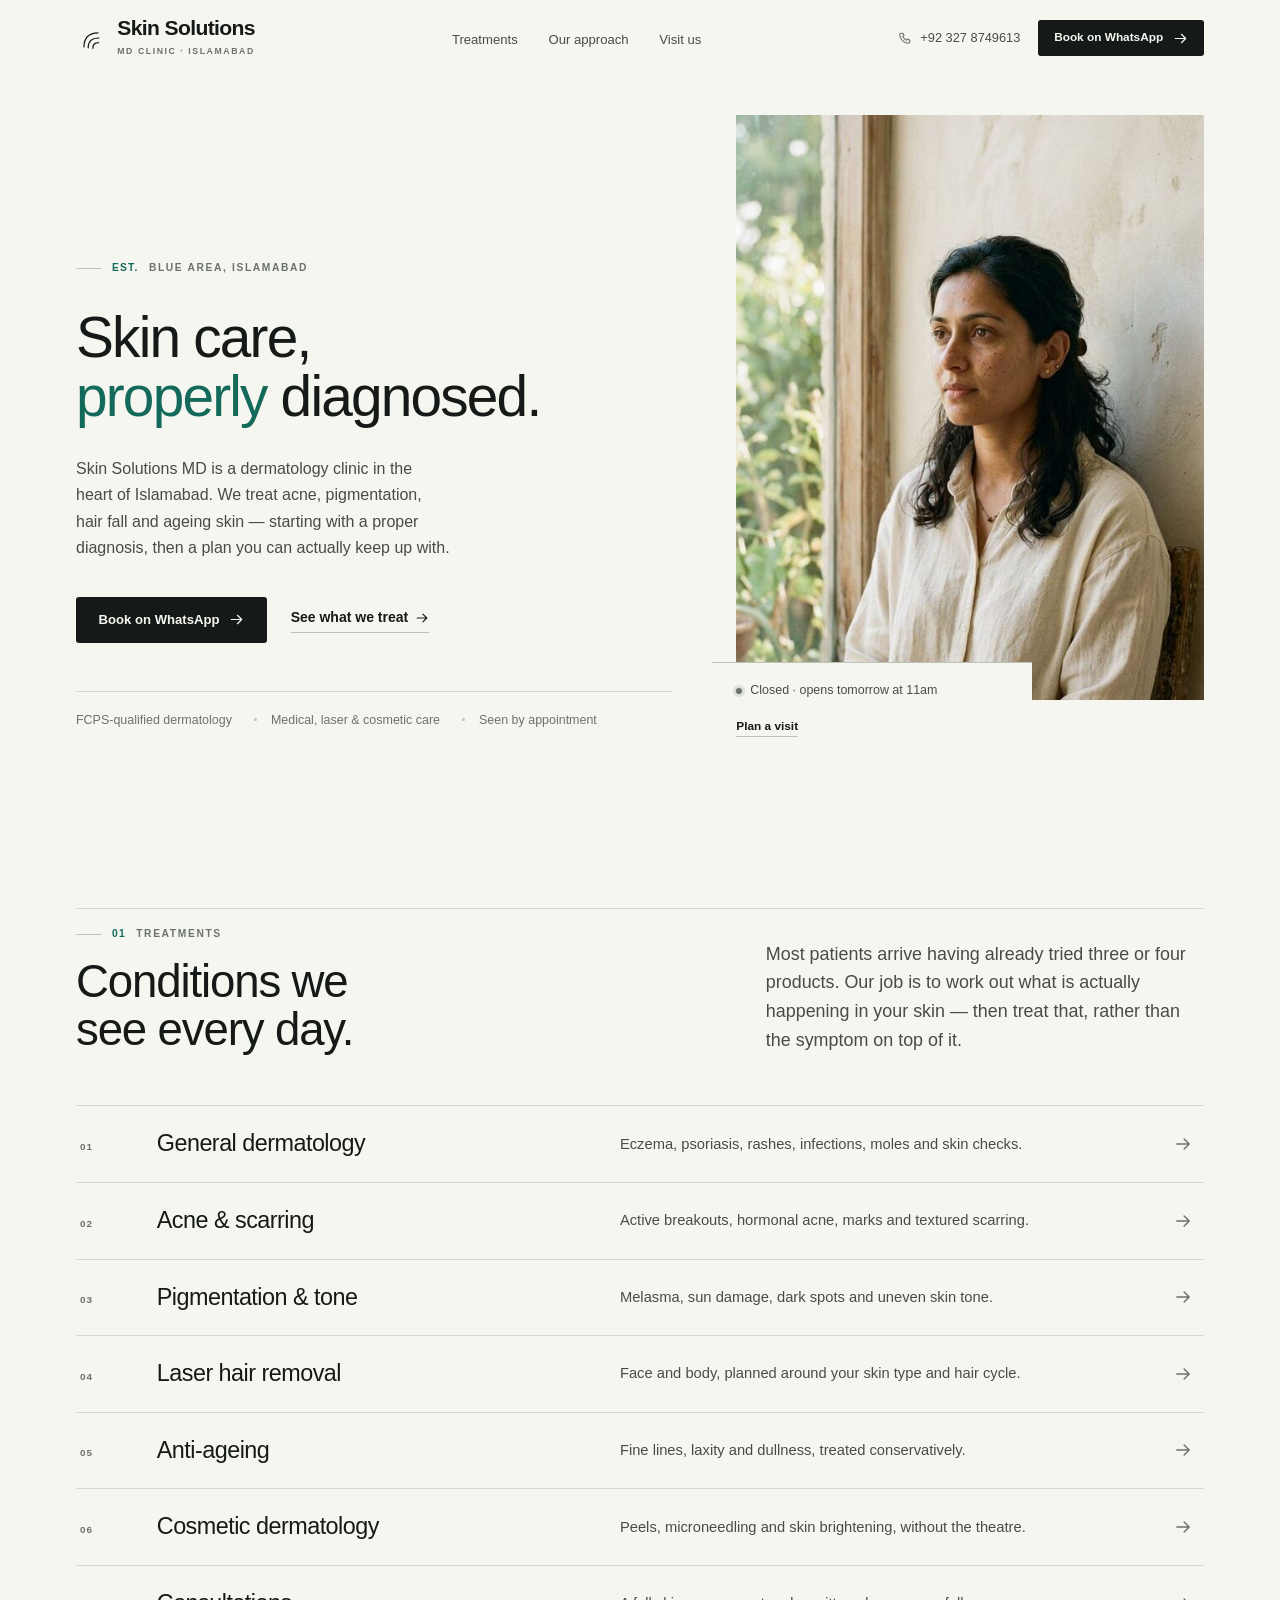
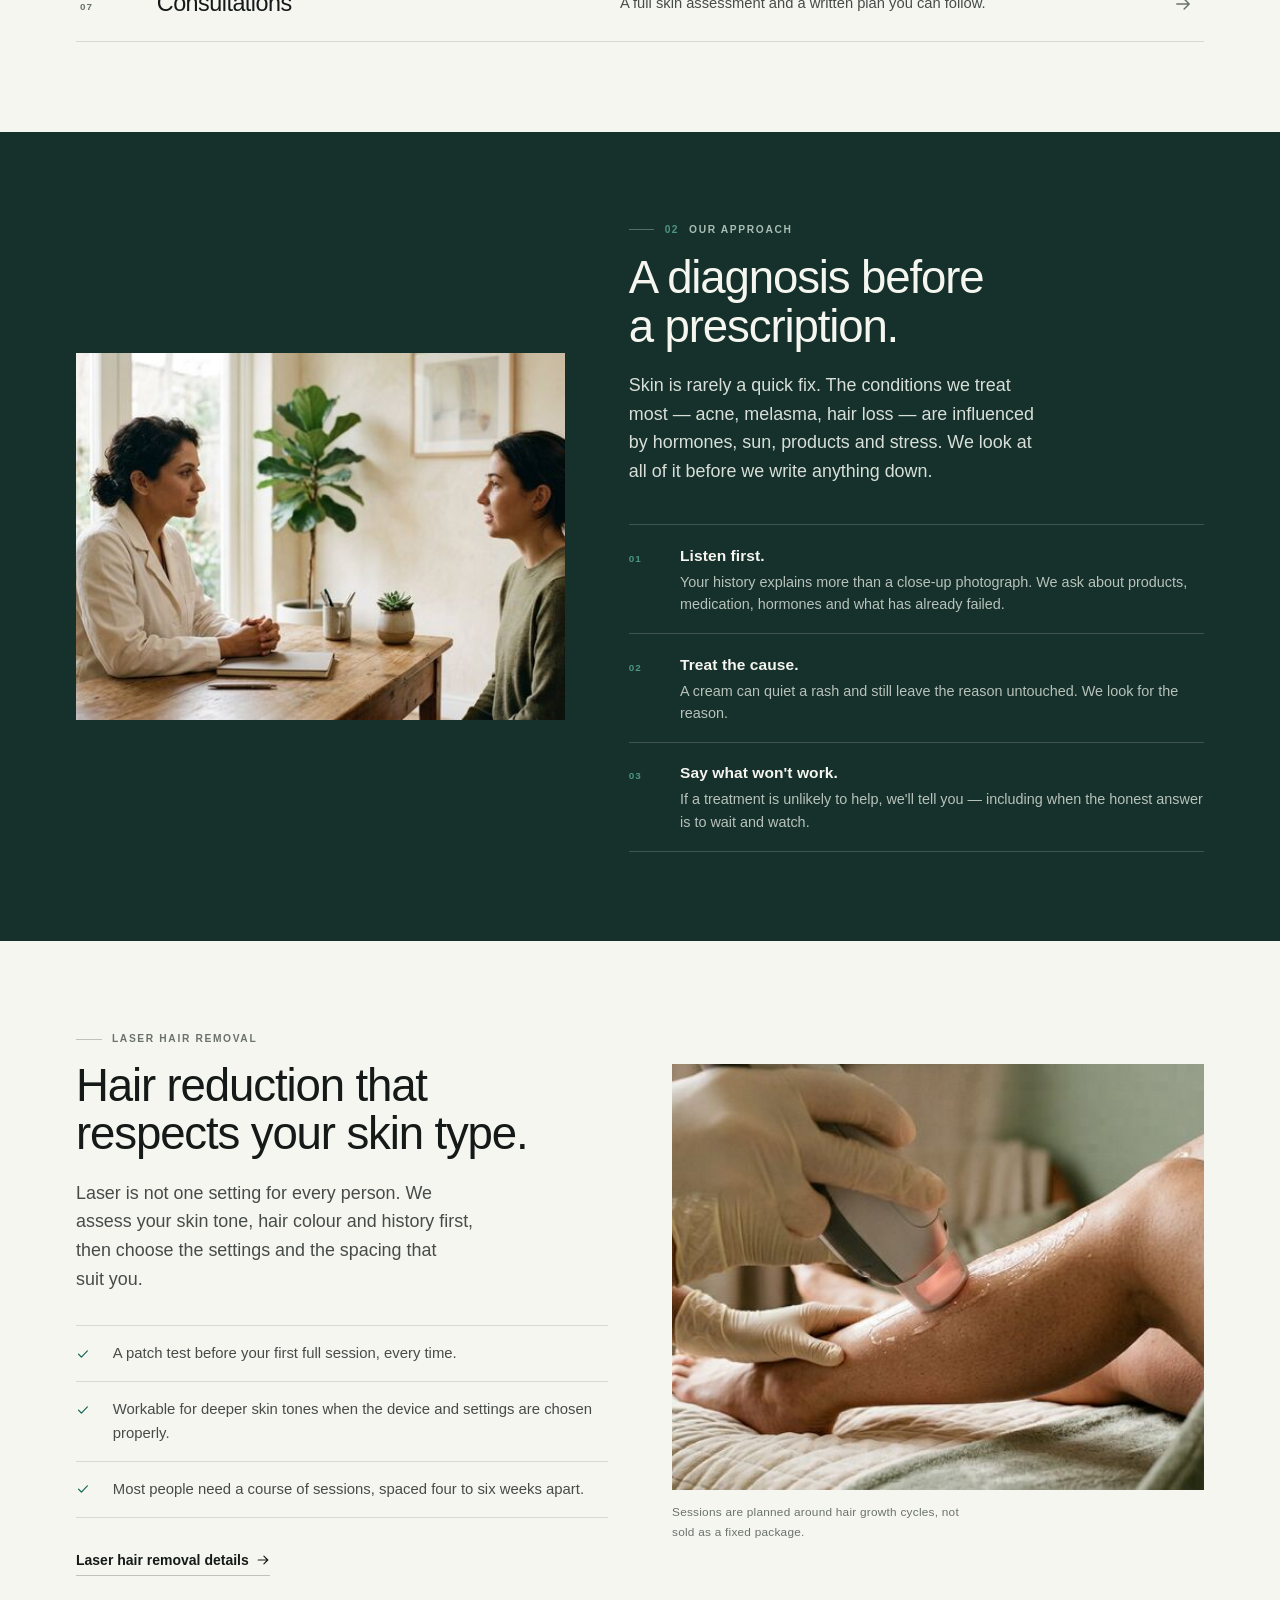
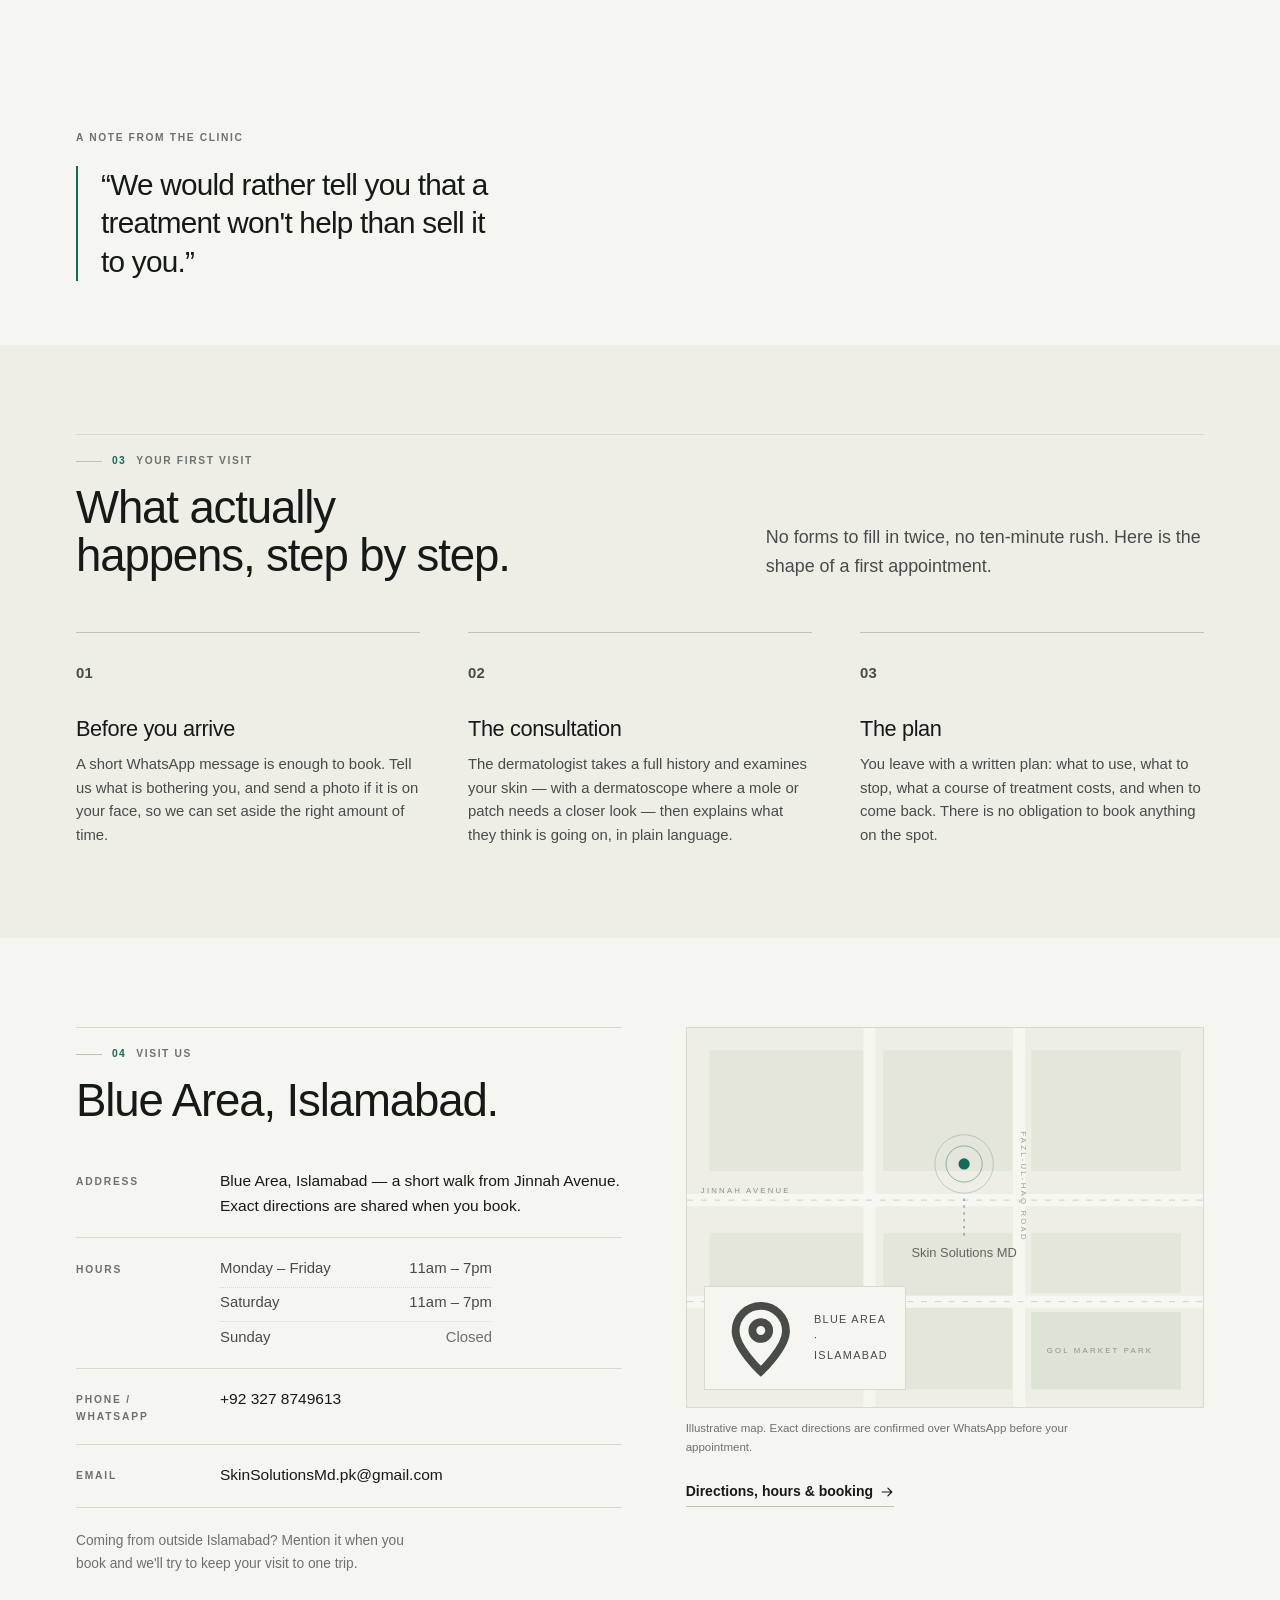
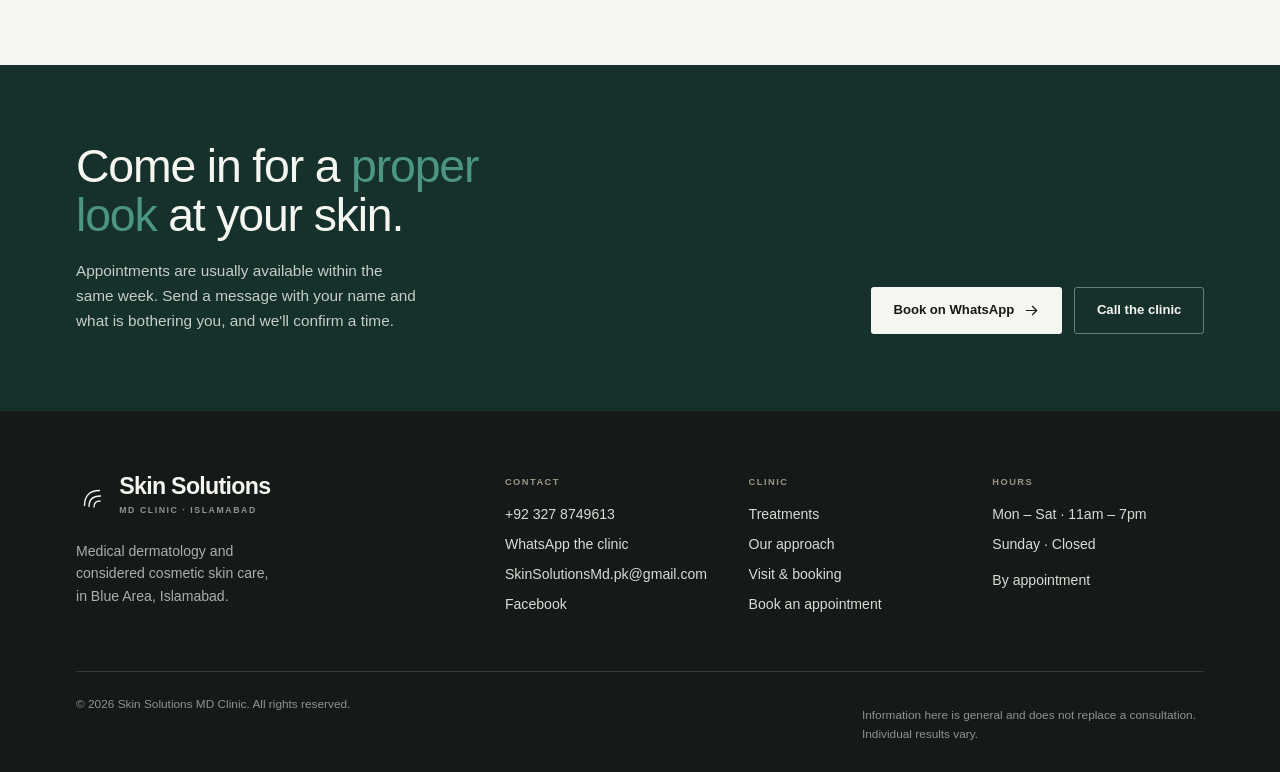
==== commit 5d6b787d: "Replace the display serif with Archivo and shift to a clinical palette - Drop Instrument Serif (the " ====
--- a/index.html
+++ b/index.html
@@ -5,7 +5,7 @@
 <meta name="viewport" content="width=device-width, initial-scale=1">
 <title>Skin Solutions MD Clinic — Dermatologist in Blue Area, Islamabad</title>
 <meta name="description" content="A dermatology clinic in Blue Area, Islamabad. Medical and cosmetic skin care — acne, pigmentation, laser hair removal, ageing skin — with a diagnosis first and a plan you can follow.">
-<meta name="theme-color" content="#f6f1e8">
+<meta name="theme-color" content="#f6f6f1">
 <link rel="icon" href="assets/favicon.svg" type="image/svg+xml">
 
 <meta property="og:type" content="website">
@@ -14,9 +14,8 @@
 <meta property="og:image" content="assets/img/clinic-1100.jpg">
 <meta property="og:locale" content="en_PK">
 
+<link rel="preload" href="assets/fonts/archivo-latin-wght-normal.woff2" as="font" type="font/woff2" crossorigin>
 <link rel="preload" href="assets/fonts/karla-latin-wght-normal.woff2" as="font" type="font/woff2" crossorigin>
-<link rel="preload" href="assets/fonts/instrument-serif-latin-400-normal.woff2" as="font" type="font/woff2" crossorigin>
-<link rel="preload" href="assets/fonts/instrument-serif-latin-400-italic.woff2" as="font" type="font/woff2" crossorigin>
 <link rel="stylesheet" href="assets/css/styles.css">
 <script>document.documentElement.classList.add("js");</script>
 <script src="assets/js/main.js" defer></script>
@@ -377,8 +376,8 @@
         <div class="reveal" style="--d:100ms">
           <div class="map">
             <svg viewBox="0 0 600 440" role="img" aria-label="Illustrative map of Blue Area, Islamabad, showing the clinic's general location south of Jinnah Avenue">
-              <rect width="600" height="440" fill="#efe7d9"/>
-              <g fill="#e6dccb">
+              <rect width="600" height="440" fill="#eeeee6"/>
+              <g fill="#e4e5db">
                 <rect x="26" y="26" width="180" height="140"/>
                 <rect x="228" y="26" width="150" height="140"/>
                 <rect x="400" y="26" width="174" height="140"/>
@@ -387,34 +386,34 @@
                 <rect x="228" y="238" width="150" height="182"/>
                 <rect x="400" y="238" width="174" height="70"/>
               </g>
-              <rect x="400" y="330" width="174" height="90" fill="#dce0d0"/>
-              <g stroke="#f6f1e8" stroke-width="14" fill="none">
+              <rect x="400" y="330" width="174" height="90" fill="#dde3d6"/>
+              <g stroke="#f7f7f2" stroke-width="14" fill="none">
                 <path d="M0 200h600"/>
                 <path d="M212 0v440"/>
                 <path d="M386 0v440"/>
                 <path d="M0 318h600"/>
               </g>
-              <g stroke="#cbbfa6" stroke-width="1" fill="none">
+              <g stroke="#c9ccc2" stroke-width="1" fill="none">
                 <path d="M0 200h600" stroke-dasharray="7 9"/>
                 <path d="M0 318h600" stroke-dasharray="7 9"/>
               </g>
-              <g fill="#a89e8a" font-family="Karla, sans-serif" font-size="9" letter-spacing="2.6">
+              <g fill="#8c9389" font-family="Karla, sans-serif" font-size="9" letter-spacing="2.6">
                 <text x="16" y="192">JINNAH AVENUE</text>
                 <text x="30" y="352">BLUE AREA</text>
                 <text x="418" y="378">GOL MARKET PARK</text>
               </g>
               <g transform="translate(388 0)">
-                <text x="0" y="120" transform="rotate(90 0 120)" fill="#b2a893" font-family="Karla, sans-serif" font-size="9" letter-spacing="2.6">FAZL-UL-HAQ ROAD</text>
+                <text x="0" y="120" transform="rotate(90 0 120)" fill="#9aa096" font-family="Karla, sans-serif" font-size="9" letter-spacing="2.6">FAZL-UL-HAQ ROAD</text>
               </g>
               <g transform="translate(322 158)">
-                <circle r="34" fill="none" stroke="#a2552f" stroke-opacity=".28"/>
-                <circle r="21" fill="none" stroke="#a2552f" stroke-opacity=".5"/>
-                <circle r="6.5" fill="#a2552f"/>
-              </g>
-              <g stroke="#a2552f" stroke-width="1.2" stroke-dasharray="3 5" fill="none" opacity=".7">
+                <circle r="34" fill="none" stroke="#146a5a" stroke-opacity=".28"/>
+                <circle r="21" fill="none" stroke="#146a5a" stroke-opacity=".5"/>
+                <circle r="6.5" fill="#146a5a"/>
+              </g>
+              <g stroke="#146a5a" stroke-width="1.2" stroke-dasharray="3 5" fill="none" opacity=".7">
                 <path d="M322 198v46"/>
               </g>
-              <g fill="#7b7462" font-family="Instrument Serif, Georgia, serif" font-size="15">
+              <g fill="#5f665e" font-family="Archivo, Helvetica, Arial, sans-serif" font-size="15">
                 <text x="322" y="266" text-anchor="middle">Skin Solutions MD</text>
               </g>
             </svg>
--- a/assets/css/styles.css
+++ b/assets/css/styles.css
@@ -1,17 +1,11 @@
 /* ---------- 0. Self-hosted typefaces (SIL OFL) ------------------------- */
 @font-face {
-  font-family: "Instrument Serif";
+  font-family: "Archivo";
   font-style: normal;
-  font-weight: 400;
+  font-weight: 100 900;
   font-display: swap;
-  src: url("../fonts/instrument-serif-latin-400-normal.woff2") format("woff2");
-}
-@font-face {
-  font-family: "Instrument Serif";
-  font-style: italic;
-  font-weight: 400;
-  font-display: swap;
-  src: url("../fonts/instrument-serif-latin-400-italic.woff2") format("woff2");
+  src: url("../fonts/archivo-latin-wght-normal.woff2") format("woff2");
+  unicode-range: U+0000-00FF, U+0131, U+0152-0153, U+02BB-02BC, U+02C6, U+02DA, U+02DC, U+2000-206F, U+20AC, U+2122;
 }
 @font-face {
   font-family: "Karla";
@@ -29,21 +23,21 @@
 
 /* ---------- 1. Tokens ---------------------------------------------------- */
 :root {
-  --paper: #f6f1e8;
-  --paper-2: #efe7d9;
-  --paper-3: #e6dccb;
-  --ink: #17160f;
-  --ink-2: #4b4638;
-  --ink-3: #6c6555;
-  --line: #d9ceb9;
-  --line-strong: #c3b59c;
-  --olive: #2a332b;
-  --olive-2: #394437;
-  --terracotta: #a2552f;
-  --terracotta-soft: #c07a52;
-  --sage: #7d8a72;
-
-  --serif: "Instrument Serif", "Iowan Old Style", "Palatino Linotype", Georgia, serif;
+  --paper: #f6f6f1;
+  --paper-2: #eeeee6;
+  --paper-3: #e4e5db;
+  --ink: #151a18;
+  --ink-2: #474c48;
+  --ink-3: #6b726c;
+  --line: #d8dad2;
+  --line-strong: #bec3b8;
+  --pine: #16302b;
+  --pine-2: #22443b;
+  --accent: #146a5a;
+  --accent-soft: #4c9484;
+  --sage: #7c9184;
+
+  --display: "Archivo", "Helvetica Neue", Helvetica, Arial, sans-serif;
   --sans: "Karla", ui-sans-serif, -apple-system, "Segoe UI", Roboto, Helvetica, Arial, sans-serif;
 
   --max: 1240px;
@@ -81,10 +75,10 @@
 a { color: inherit; }
 button { font: inherit; color: inherit; }
 
-::selection { background: var(--terracotta); color: var(--paper); }
+::selection { background: var(--accent); color: var(--paper); }
 
 :focus-visible {
-  outline: 2px solid var(--terracotta);
+  outline: 2px solid var(--accent);
   outline-offset: 3px;
   border-radius: 2px;
 }
@@ -93,14 +87,14 @@
 
 /* ---------- 3. Typography ------------------------------------------------ */
 h1, h2, h3, .display {
-  font-family: var(--serif);
-  font-weight: 400;
-  line-height: 1.02;
-  letter-spacing: -0.012em;
-}
-
-h2 { font-size: clamp(2rem, 4.1vw, 3.15rem); text-wrap: balance; }
-h3 { font-size: clamp(1.3rem, 2vw, 1.6rem); line-height: 1.14; }
+  font-family: var(--display);
+  font-weight: 500;
+  line-height: 1.06;
+  letter-spacing: -0.025em;
+}
+
+h2 { font-size: clamp(1.85rem, 3.6vw, 2.85rem); text-wrap: balance; }
+h3 { font-size: clamp(1.14rem, 1.7vw, 1.36rem); line-height: 1.22; letter-spacing: -.018em; }
 
 p { max-width: 62ch; }
 p + p { margin-top: 1em; }
@@ -111,10 +105,10 @@
   display: flex;
   align-items: center;
   gap: .65rem;
-  font-family: var(--sans);
-  font-size: .68rem;
-  font-weight: 600;
-  letter-spacing: .2em;
+  font-family: var(--display);
+  font-size: .64rem;
+  font-weight: 600;
+  letter-spacing: .16em;
   text-transform: uppercase;
   color: var(--ink-3);
 }
@@ -126,7 +120,7 @@
   flex: none;
 }
 .eyebrow--plain::before { display: none; }
-.eyebrow .num { color: var(--terracotta); letter-spacing: .12em; }
+.eyebrow .num { color: var(--accent); letter-spacing: .12em; }
 
 .lead {
   font-size: clamp(1.06rem, 1.4vw, 1.18rem);
@@ -138,7 +132,7 @@
 .small { font-size: .86rem; color: var(--ink-3); }
 .muted { color: var(--ink-2); }
 
-.accent { color: var(--terracotta); }
+.accent { color: var(--accent); }
 
 /* ---------- 4. Layout ---------------------------------------------------- */
 .container {
@@ -176,9 +170,10 @@
   padding: .92rem 1.35rem;
   border: 1px solid transparent;
   border-radius: var(--radius);
-  font-size: .875rem;
-  font-weight: 600;
-  letter-spacing: .015em;
+  font-family: var(--display);
+  font-size: .82rem;
+  font-weight: 600;
+  letter-spacing: 0;
   line-height: 1.1;
   text-decoration: none;
   cursor: pointer;
@@ -189,7 +184,7 @@
 .btn:hover svg { transform: translateX(3px); }
 
 .btn--dark { background: var(--ink); color: var(--paper); }
-.btn--dark:hover { background: var(--olive-2); }
+.btn--dark:hover { background: var(--pine-2); }
 
 .btn--outline { border-color: var(--line-strong); color: var(--ink); background: transparent; }
 .btn--outline:hover { background: var(--ink); border-color: var(--ink); color: var(--paper); }
@@ -197,7 +192,7 @@
 .btn--light { background: var(--paper); color: var(--ink); }
 .btn--light:hover { background: #fff; }
 
-.btn--small { padding: .62rem .95rem; font-size: .78rem; }
+.btn--small { padding: .62rem .95rem; font-size: .74rem; }
 
 .link {
   display: inline-flex;
@@ -212,9 +207,9 @@
   transition: border-color .3s var(--ease), color .3s var(--ease);
 }
 .link svg { width: 14px; height: 14px; transition: transform .3s var(--ease); }
-.link:hover { border-color: var(--terracotta); color: var(--terracotta); }
+.link:hover { border-color: var(--accent); color: var(--accent); }
 .link:hover svg { transform: translateX(3px); }
-.link--light { color: var(--paper); border-color: rgba(246, 241, 232, .35); }
+.link--light { color: var(--paper); border-color: rgba(246, 246, 241, .35); }
 .link--light:hover { color: #fff; border-color: var(--paper); }
 
 .skip-link {
@@ -261,17 +256,19 @@
 .brand__mark { width: 30px; height: 30px; color: var(--ink); flex: none; }
 .brand__name {
   display: block;
-  font-family: var(--serif);
-  font-size: 1.5rem;
+  font-family: var(--display);
+  font-size: 1.32rem;
+  font-weight: 600;
   line-height: 1;
-  letter-spacing: -.015em;
+  letter-spacing: -.03em;
 }
 .brand__sub {
   display: block;
-  margin-top: .3rem;
-  font-size: .58rem;
-  font-weight: 600;
-  letter-spacing: .22em;
+  margin-top: .35rem;
+  font-family: var(--display);
+  font-size: .545rem;
+  font-weight: 600;
+  letter-spacing: .18em;
   text-transform: uppercase;
   color: var(--ink-3);
 }
@@ -280,7 +277,8 @@
 .nav__list { display: flex; align-items: center; gap: clamp(1.1rem, 2.4vw, 2.1rem); }
 .nav__link {
   position: relative;
-  font-size: .86rem;
+  font-family: var(--display);
+  font-size: .82rem;
   font-weight: 500;
   color: var(--ink-2);
   text-decoration: none;
@@ -294,7 +292,7 @@
   right: 0;
   bottom: 0;
   height: 1px;
-  background: var(--terracotta);
+  background: var(--accent);
   transform: scaleX(0);
   transform-origin: left;
   transition: transform .35s var(--ease);
@@ -309,14 +307,15 @@
   display: inline-flex;
   align-items: center;
   gap: .5rem;
-  font-size: .84rem;
+  font-family: var(--display);
+  font-size: .8rem;
   font-weight: 500;
   color: var(--ink-2);
   text-decoration: none;
   white-space: nowrap;
 }
 .header-phone svg { width: 14px; height: 14px; color: var(--ink-3); }
-.header-phone:hover { color: var(--terracotta); }
+.header-phone:hover { color: var(--accent); }
 
 .nav-toggle {
   display: none;
@@ -367,8 +366,10 @@
   gap: 1rem;
   padding: 1.05rem 0;
   border-bottom: 1px solid var(--line);
-  font-family: var(--serif);
-  font-size: 1.85rem;
+  font-family: var(--display);
+  font-weight: 500;
+  font-size: 1.55rem;
+  letter-spacing: -.025em;
   text-decoration: none;
   color: var(--ink);
 }
@@ -393,11 +394,12 @@
 .hero__copy { padding-bottom: clamp(0rem, 2vw, 1.5rem); }
 .hero__title {
   margin-top: clamp(1.1rem, 2.5vw, 1.9rem);
-  font-size: clamp(2.7rem, 6.1vw, 4.5rem);
-  line-height: 1.0;
-  letter-spacing: -.02em;
-}
-.hero__title em { color: var(--terracotta); }
+  font-size: clamp(2.4rem, 4.6vw, 3.55rem);
+  line-height: 1.05;
+  letter-spacing: -.032em;
+  font-weight: 500;
+}
+.hero__title em { color: var(--accent); font-style: normal; }
 .hero__lead {
   margin-top: clamp(1.25rem, 2.4vw, 1.8rem);
   max-width: 42ch;
@@ -474,10 +476,10 @@
 .status__dot {
   width: 6px; height: 6px; border-radius: 50%;
   background: var(--sage);
-  box-shadow: 0 0 0 3px rgba(125, 138, 114, .18);
+  box-shadow: 0 0 0 3px rgba(124, 145, 132, .2);
   flex: none;
 }
-.status__dot.is-closed { background: var(--ink-3); box-shadow: 0 0 0 3px rgba(123, 116, 98, .15); }
+.status__dot.is-closed { background: var(--ink-3); box-shadow: 0 0 0 3px rgba(107, 114, 108, .18); }
 .hero__plate-link {
   font-size: .74rem;
   font-weight: 600;
@@ -486,7 +488,7 @@
   border-bottom: 1px solid var(--line-strong);
   white-space: nowrap;
 }
-.hero__plate-link:hover { color: var(--terracotta); border-color: var(--terracotta); }
+.hero__plate-link:hover { color: var(--accent); border-color: var(--accent); }
 
 /* ---------- 8. Treatment index ------------------------------------------ */
 .treatments { border-top: 1px solid var(--line); }
@@ -506,18 +508,20 @@
 .treatment:focus-visible { background: var(--paper-2); }
 
 .treatment__num {
-  font-size: .66rem;
-  font-weight: 600;
-  letter-spacing: .16em;
+  font-family: var(--display);
+  font-size: .62rem;
+  font-weight: 600;
+  letter-spacing: .1em;
   color: var(--ink-3);
   align-self: start;
   padding-top: .55rem;
 }
 .treatment__name {
-  font-family: var(--serif);
-  font-size: clamp(1.35rem, 2.3vw, 1.82rem);
-  line-height: 1.12;
-  letter-spacing: -.01em;
+  font-family: var(--display);
+  font-weight: 500;
+  font-size: clamp(1.18rem, 1.9vw, 1.46rem);
+  line-height: 1.18;
+  letter-spacing: -.022em;
 }
 .treatment__desc { font-size: .92rem; line-height: 1.55; color: var(--ink-2); }
 .treatment__arrow {
@@ -526,20 +530,20 @@
   color: var(--ink-3);
   transition: transform .4s var(--ease), color .4s var(--ease);
 }
-.treatment:hover .treatment__arrow { transform: translateX(4px); color: var(--terracotta); }
+.treatment:hover .treatment__arrow { transform: translateX(4px); color: var(--accent); }
 
 /* ---------- 9. Dark band ------------------------------------------------- */
 .band {
-  background: var(--olive);
+  background: var(--pine);
   color: var(--paper);
   padding-block: clamp(3.5rem, 7vw, 6rem);
 }
-.band .eyebrow { color: #a9b1a1; }
-.band .eyebrow::before { background: rgba(246, 241, 232, .3); }
-.band .eyebrow .num { color: var(--terracotta-soft); }
+.band .eyebrow { color: #a9bdb4; }
+.band .eyebrow::before { background: rgba(246, 246, 241, .3); }
+.band .eyebrow .num { color: var(--accent-soft); }
 .band h2 { color: var(--paper); }
-.band p { color: #ccd0c3; }
-.band .lead { color: #d9dccf; }
+.band p { color: #c6cec7; }
+.band .lead { color: #d7dfd8; }
 
 .band__grid {
   display: grid;
@@ -550,37 +554,43 @@
 .band__media { aspect-ratio: 4 / 3; overflow: hidden; }
 .band__media img { width: 100%; height: 100%; object-fit: cover; }
 
-.principles { margin-top: clamp(1.75rem, 3vw, 2.5rem); border-top: 1px solid rgba(246, 241, 232, .18); }
+.principles { margin-top: clamp(1.75rem, 3vw, 2.5rem); border-top: 1px solid rgba(246, 246, 241, .18); }
 .principles li {
   display: grid;
   grid-template-columns: 2.2rem minmax(0, 1fr);
   gap: .25rem 1rem;
   padding: 1.1rem 0;
-  border-bottom: 1px solid rgba(246, 241, 232, .18);
+  border-bottom: 1px solid rgba(246, 246, 241, .18);
 }
 .principles .k {
-  font-size: .64rem;
-  letter-spacing: .16em;
-  color: var(--terracotta-soft);
+  font-family: var(--display);
+  font-size: .62rem;
+  font-weight: 600;
+  letter-spacing: .1em;
+  color: var(--accent-soft);
   padding-top: .35rem;
   font-weight: 600;
 }
 .principles strong {
   display: block;
-  font-size: 1rem;
-  font-weight: 600;
+  font-family: var(--display);
+  font-size: .97rem;
+  font-weight: 600;
+  letter-spacing: -.01em;
   color: var(--paper);
   letter-spacing: .005em;
 }
-.principles span { display: block; margin-top: .15rem; font-size: .9rem; line-height: 1.55; color: #b9c0b1; }
+.principles span { display: block; margin-top: .15rem; font-size: .9rem; line-height: 1.55; color: #b7c2ba; }
 
 .quote {
-  font-family: var(--serif);
-  font-style: italic;
-  font-size: clamp(1.5rem, 2.9vw, 2.2rem);
-  line-height: 1.22;
-  letter-spacing: -.01em;
-  max-width: 24ch;
+  font-family: var(--display);
+  font-weight: 500;
+  font-size: clamp(1.32rem, 2.4vw, 1.86rem);
+  line-height: 1.28;
+  letter-spacing: -.026em;
+  max-width: 26ch;
+  padding-left: clamp(1rem, 1.8vw, 1.5rem);
+  border-left: 2px solid var(--accent);
 }
 
 /* ---------- 10. Split feature ------------------------------------------- */
@@ -608,7 +618,7 @@
   line-height: 1.55;
 }
 .facts li:last-child { border-bottom: 1px solid var(--line); }
-.facts .tick { width: 14px; height: 14px; margin-top: .3rem; color: var(--terracotta); }
+.facts .tick { width: 14px; height: 14px; margin-top: .3rem; color: var(--accent); }
 
 .caption {
   margin-top: .85rem;
@@ -626,9 +636,11 @@
 }
 .step { border-top: 1px solid var(--line-strong); padding-top: 1.15rem; }
 .step__num {
-  font-family: var(--serif);
-  font-size: 1.05rem;
-  color: var(--terracotta);
+  font-family: var(--display);
+  font-size: .72rem;
+  font-weight: 600;
+  letter-spacing: .08em;
+  color: var(--accent);
   letter-spacing: .02em;
 }
 .step h3 { margin-top: 1.9rem; }
@@ -646,7 +658,7 @@
 .visit__block dt { font-size: .64rem; font-weight: 600; letter-spacing: .18em; text-transform: uppercase; color: var(--ink-3); padding-top: .3rem; }
 .visit__block dd { font-size: .97rem; color: var(--ink); line-height: 1.6; }
 .visit__block dd a { text-decoration: none; border-bottom: 1px solid transparent; }
-.visit__block dd a:hover { border-color: var(--terracotta); color: var(--terracotta); }
+.visit__block dd a:hover { border-color: var(--accent); color: var(--accent); }
 
 .hours { display: grid; gap: .2rem; font-variant-numeric: tabular-nums; }
 .hours div { display: flex; justify-content: space-between; gap: 1.5rem; max-width: 17rem; font-size: .93rem; color: var(--ink-2); }
@@ -689,10 +701,11 @@
 }
 .page-hero h1 {
   margin-top: 1rem;
-  font-size: clamp(2.5rem, 5.6vw, 4.2rem);
-  line-height: .99;
-}
-.page-hero h1 em { color: var(--terracotta); }
+  font-size: clamp(2.2rem, 4.6vw, 3.6rem);
+  line-height: 1.05;
+  letter-spacing: -.032em;
+}
+.page-hero h1 em { color: var(--accent); font-style: normal; }
 .page-hero .lead { margin-top: 1.4rem; max-width: 40ch; }
 .page-hero__aside { justify-self: end; max-width: 22rem; }
 .page-hero__aside p { font-size: .95rem; color: var(--ink-2); }
@@ -707,8 +720,8 @@
   border-top: 1px solid var(--line);
 }
 .tret:last-of-type { border-bottom: 1px solid var(--line); }
-.tret__num { font-size: .68rem; font-weight: 600; letter-spacing: .16em; color: var(--ink-3); padding-top: .6rem; }
-.tret h2 { font-size: clamp(1.9rem, 3.6vw, 2.65rem); max-width: 22ch; }
+.tret__num { font-family: var(--display); font-size: .64rem; font-weight: 600; letter-spacing: .1em; color: var(--ink-3); padding-top: .6rem; }
+.tret h2 { font-size: clamp(1.7rem, 3vw, 2.25rem); max-width: 22ch; }
 .tret__lead { margin-top: .9rem; max-width: 58ch; color: var(--ink-2); }
 .tret__cols {
   display: grid;
@@ -717,10 +730,10 @@
   margin-top: 1.6rem;
 }
 .tret__cols h3 {
-  font-family: var(--sans);
-  font-size: .64rem;
-  font-weight: 700;
-  letter-spacing: .18em;
+  font-family: var(--display);
+  font-size: .62rem;
+  font-weight: 600;
+  letter-spacing: .14em;
   text-transform: uppercase;
   color: var(--ink-3);
   margin-bottom: .7rem;
@@ -740,7 +753,7 @@
   top: .65em;
   width: 4px;
   height: 1px;
-  background: var(--terracotta);
+  background: var(--accent);
 }
 .tret__note {
   margin-top: 1.4rem;
@@ -758,9 +771,9 @@
 .prose p { margin-top: .9rem; color: var(--ink-2); }
 .prose ul { margin-top: 1rem; }
 .prose ul li { position: relative; padding-left: 1.15rem; margin-top: .5rem; color: var(--ink-2); }
-.prose ul li::before { content: ""; position: absolute; left: 0; top: .68em; width: 5px; height: 1px; background: var(--terracotta); }
-.prose a { color: var(--terracotta); text-decoration: none; border-bottom: 1px solid rgba(162, 85, 47, .35); }
-.prose a:hover { border-color: var(--terracotta); }
+.prose ul li::before { content: ""; position: absolute; left: 0; top: .68em; width: 5px; height: 1px; background: var(--accent); }
+.prose a { color: var(--accent); text-decoration: none; border-bottom: 1px solid rgba(162, 85, 47, .35); }
+.prose a:hover { border-color: var(--accent); }
 
 /* ---------- 16. FAQ ----------------------------------------------------- */
 .faq { border-top: 1px solid var(--line); }
@@ -773,13 +786,15 @@
   padding: 1.3rem 0;
   cursor: pointer;
   list-style: none;
-  font-family: var(--serif);
-  font-size: clamp(1.12rem, 1.8vw, 1.3rem);
-  line-height: 1.3;
+  font-family: var(--display);
+  font-weight: 500;
+  font-size: clamp(1.02rem, 1.6vw, 1.16rem);
+  letter-spacing: -.018em;
+  line-height: 1.35;
   color: var(--ink);
 }
 .faq summary::-webkit-details-marker { display: none; }
-.faq summary:hover { color: var(--terracotta); }
+.faq summary:hover { color: var(--accent); }
 .faq__icon { position: relative; flex: none; width: 12px; height: 12px; margin-top: .3rem; transition: transform .35s var(--ease); }
 .faq__icon::before, .faq__icon::after {
   content: "";
@@ -791,7 +806,7 @@
 .faq__icon::after { top: 0; bottom: 0; left: 5px; width: 1px; }
 .faq details[open] .faq__icon { transform: rotate(90deg); }
 .faq details[open] .faq__icon::after { transform: scaleY(0); }
-.faq details[open] summary { color: var(--terracotta); }
+.faq details[open] summary { color: var(--accent); }
 .faq__body { padding: 0 0 1.5rem; max-width: 66ch; color: var(--ink-2); font-size: .96rem; }
 .faq__body p + p { margin-top: .7rem; }
 
@@ -806,13 +821,13 @@
 .booking__aside p { margin-top: 1.1rem; font-size: .96rem; color: var(--ink-2); }
 .booking__direct { margin-top: 1.75rem; display: grid; gap: .55rem; font-size: .92rem; }
 .booking__direct a { display: inline-flex; align-items: center; gap: .55rem; text-decoration: none; color: var(--ink); }
-.booking__direct a:hover { color: var(--terracotta); }
+.booking__direct a:hover { color: var(--accent); }
 .booking__direct svg { width: 15px; height: 15px; color: var(--ink-3); }
 
 .form { display: grid; grid-template-columns: repeat(2, minmax(0, 1fr)); align-items: end; gap: 1.4rem 1.5rem; }
 .field { display: flex; flex-direction: column; gap: .45rem; }
 .field--full { grid-column: 1 / -1; }
-.field label { font-size: .62rem; font-weight: 700; letter-spacing: .18em; text-transform: uppercase; color: var(--ink-3); }
+.field label { font-family: var(--display); font-size: .6rem; font-weight: 600; letter-spacing: .14em; text-transform: uppercase; color: var(--ink-3); }
 .field input,
 .field select,
 .field textarea {
@@ -838,34 +853,34 @@
 }
 .field input:focus, .field select:focus, .field textarea:focus {
   outline: none;
-  border-bottom-color: var(--terracotta);
-}
-.field input::placeholder, .field textarea::placeholder { color: #a9a190; }
-.field--invalid input, .field--invalid select { border-bottom-color: #a4372b; }
+  border-bottom-color: var(--accent);
+}
+.field input::placeholder, .field textarea::placeholder { color: #9aa298; }
+.field--invalid input, .field--invalid select { border-bottom-color: #b3402f; }
 
 .form__foot { grid-column: 1 / -1; display: flex; align-items: center; flex-wrap: wrap; gap: 1rem 1.5rem; margin-top: .5rem; }
 .form__note { font-size: .78rem; color: var(--ink-3); max-width: 32ch; }
 .form__feedback { grid-column: 1 / -1; font-size: .88rem; color: var(--ink-2); }
 .form__feedback:empty { display: none; }
-.form__feedback.is-error { color: #a4372b; }
+.form__feedback.is-error { color: #b3402f; }
 .form__feedback a { color: inherit; }
 
 /* ---------- 18. CTA band ------------------------------------------------ */
-.cta { background: var(--olive); color: var(--paper); padding-block: clamp(3rem, 6vw, 5rem); }
+.cta { background: var(--pine); color: var(--paper); padding-block: clamp(3rem, 6vw, 5rem); }
 .cta__inner {
   display: grid;
   grid-template-columns: minmax(0, 1.25fr) minmax(0, .75fr);
   gap: clamp(1.5rem, 4vw, 3.5rem);
   align-items: end;
 }
-.cta h2 { font-size: clamp(2.1rem, 4.6vw, 3.5rem); max-width: 20ch; }
-.cta h2 em { color: var(--terracotta-soft); }
-.cta p { margin-top: 1.1rem; color: #c3cab9; font-size: .96rem; max-width: 40ch; }
+.cta h2 { font-size: clamp(1.9rem, 3.8vw, 2.9rem); max-width: 22ch; }
+.cta h2 em { color: var(--accent-soft); font-style: normal; }
+.cta p { margin-top: 1.1rem; color: #c6cec7; font-size: .96rem; max-width: 40ch; }
 .cta__actions { display: flex; flex-wrap: wrap; gap: .8rem; justify-self: end; }
 .cta__actions .btn--light:hover { background: #fff; }
 
 /* ---------- 19. Footer -------------------------------------------------- */
-.footer { background: var(--ink); color: #d7d1c2; padding-block: clamp(3rem, 5vw, 4.25rem) 1.75rem; font-size: .9rem; }
+.footer { background: var(--ink); color: #d6dcd4; padding-block: clamp(3rem, 5vw, 4.25rem) 1.75rem; font-size: .9rem; }
 .footer__grid {
   display: grid;
   grid-template-columns: minmax(0, 1.5fr) repeat(3, minmax(0, .8fr));
@@ -873,14 +888,14 @@
 }
 .footer .brand { color: var(--paper); }
 .footer .brand__mark { color: var(--paper); width: 32px; height: 32px; }
-.footer .brand__name { color: var(--paper); font-size: 1.65rem; }
-.footer .brand__sub { color: #8d8778; }
-.footer__tagline { margin-top: 1.25rem; color: #a8a292; max-width: 26ch; font-size: .88rem; line-height: 1.6; }
-.footer__label { font-size: .6rem; font-weight: 700; letter-spacing: .2em; text-transform: uppercase; color: #9a9483; margin-bottom: .9rem; }
+.footer .brand__name { color: var(--paper); font-size: 1.45rem; }
+.footer .brand__sub { color: #8d948d; }
+.footer__tagline { margin-top: 1.25rem; color: #a8b0a8; max-width: 26ch; font-size: .88rem; line-height: 1.6; }
+.footer__label { font-family: var(--display); font-size: .58rem; font-weight: 600; letter-spacing: .16em; text-transform: uppercase; color: #9a9483; margin-bottom: .9rem; }
 .footer__list { display: grid; gap: .55rem; }
-.footer__list a, .footer__list span { text-decoration: none; color: #d7d1c2; font-size: .88rem; line-height: 1.5; overflow-wrap: anywhere; }
+.footer__list a, .footer__list span { text-decoration: none; color: #d6dcd4; font-size: .88rem; line-height: 1.5; overflow-wrap: anywhere; }
 .footer__list a { display: inline-block; transition: color .25s var(--ease); }
-.footer__list a:hover { color: var(--paper); text-decoration: underline; text-underline-offset: 3px; text-decoration-color: var(--terracotta-soft); }
+.footer__list a:hover { color: var(--paper); text-decoration: underline; text-underline-offset: 3px; text-decoration-color: var(--accent-soft); }
 .footer__bottom {
   display: flex;
   justify-content: space-between;
@@ -889,9 +904,9 @@
   gap: .75rem 2rem;
   margin-top: clamp(2.5rem, 5vw, 3.5rem);
   padding-top: 1.4rem;
-  border-top: 1px solid rgba(246, 241, 232, .14);
+  border-top: 1px solid rgba(246, 246, 241, .14);
   font-size: .74rem;
-  color: #8d8778;
+  color: #8d948d;
 }
 .footer__bottom p { max-width: 52ch; line-height: 1.6; }
 
@@ -1067,22 +1082,22 @@
 .jump a span {
   font-size: .64rem;
   letter-spacing: .1em;
-  color: var(--terracotta);
+  color: var(--accent);
 }
 .jump a:hover { color: var(--ink); border-bottom-color: var(--line-strong); }
 
 .principles--light { border-top-color: var(--line); }
 .principles--light li { border-bottom-color: var(--line); grid-template-columns: 3rem minmax(0, 1fr); }
-.principles--light .k { color: var(--terracotta); }
+.principles--light .k { color: var(--accent); }
 .principles--light strong { color: var(--ink); }
 .principles--light span { color: var(--ink-2); }
 
 .band__grid--media-right { grid-template-columns: minmax(0, 1fr) minmax(0, .85fr); }
-.band .facts li { border-color: rgba(246, 241, 232, .18); color: #c3cab9; }
-.band .facts li:last-child { border-bottom-color: rgba(246, 241, 232, .18); }
-.band .facts .tick { color: var(--terracotta-soft); }
-
-.quote--light { color: var(--paper); }
+.band .facts li { border-color: rgba(246, 246, 241, .18); color: #c6cec7; }
+.band .facts li:last-child { border-bottom-color: rgba(246, 246, 241, .18); }
+.band .facts .tick { color: var(--accent-soft); }
+
+.quote--light { color: var(--paper); border-left-color: var(--accent-soft); }
 
 /* Slightly larger tap targets for the mobile action bar */
 @media (max-width: 940px) {
@@ -1094,7 +1109,7 @@
 }
 
 /* ---------- 24. Polish pass --------------------------------------------- */
-.btn--on-dark { border-color: rgba(246, 241, 232, .38); color: var(--paper); }
+.btn--on-dark { border-color: rgba(246, 246, 241, .38); color: var(--paper); }
 .btn--on-dark:hover { background: var(--paper); border-color: var(--paper); color: var(--ink); }
 
 .visit__block dd { overflow-wrap: anywhere; }
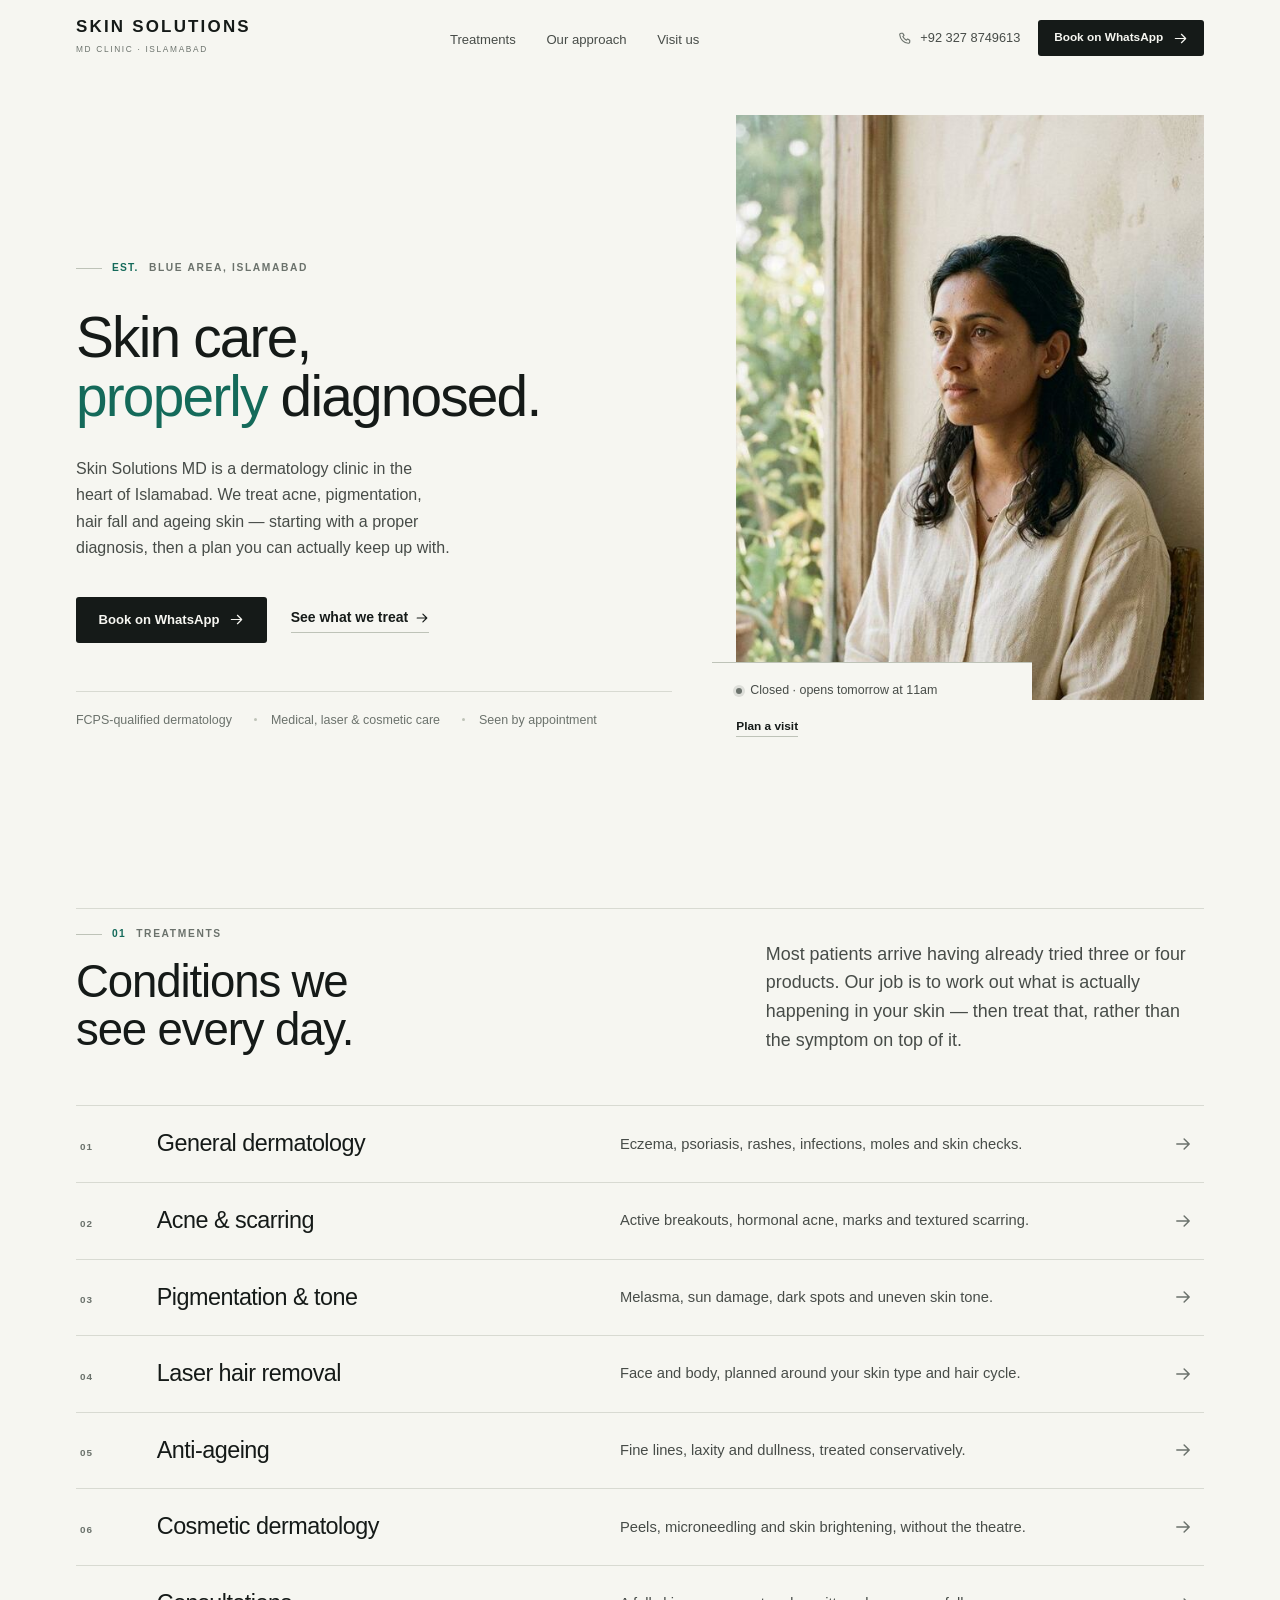
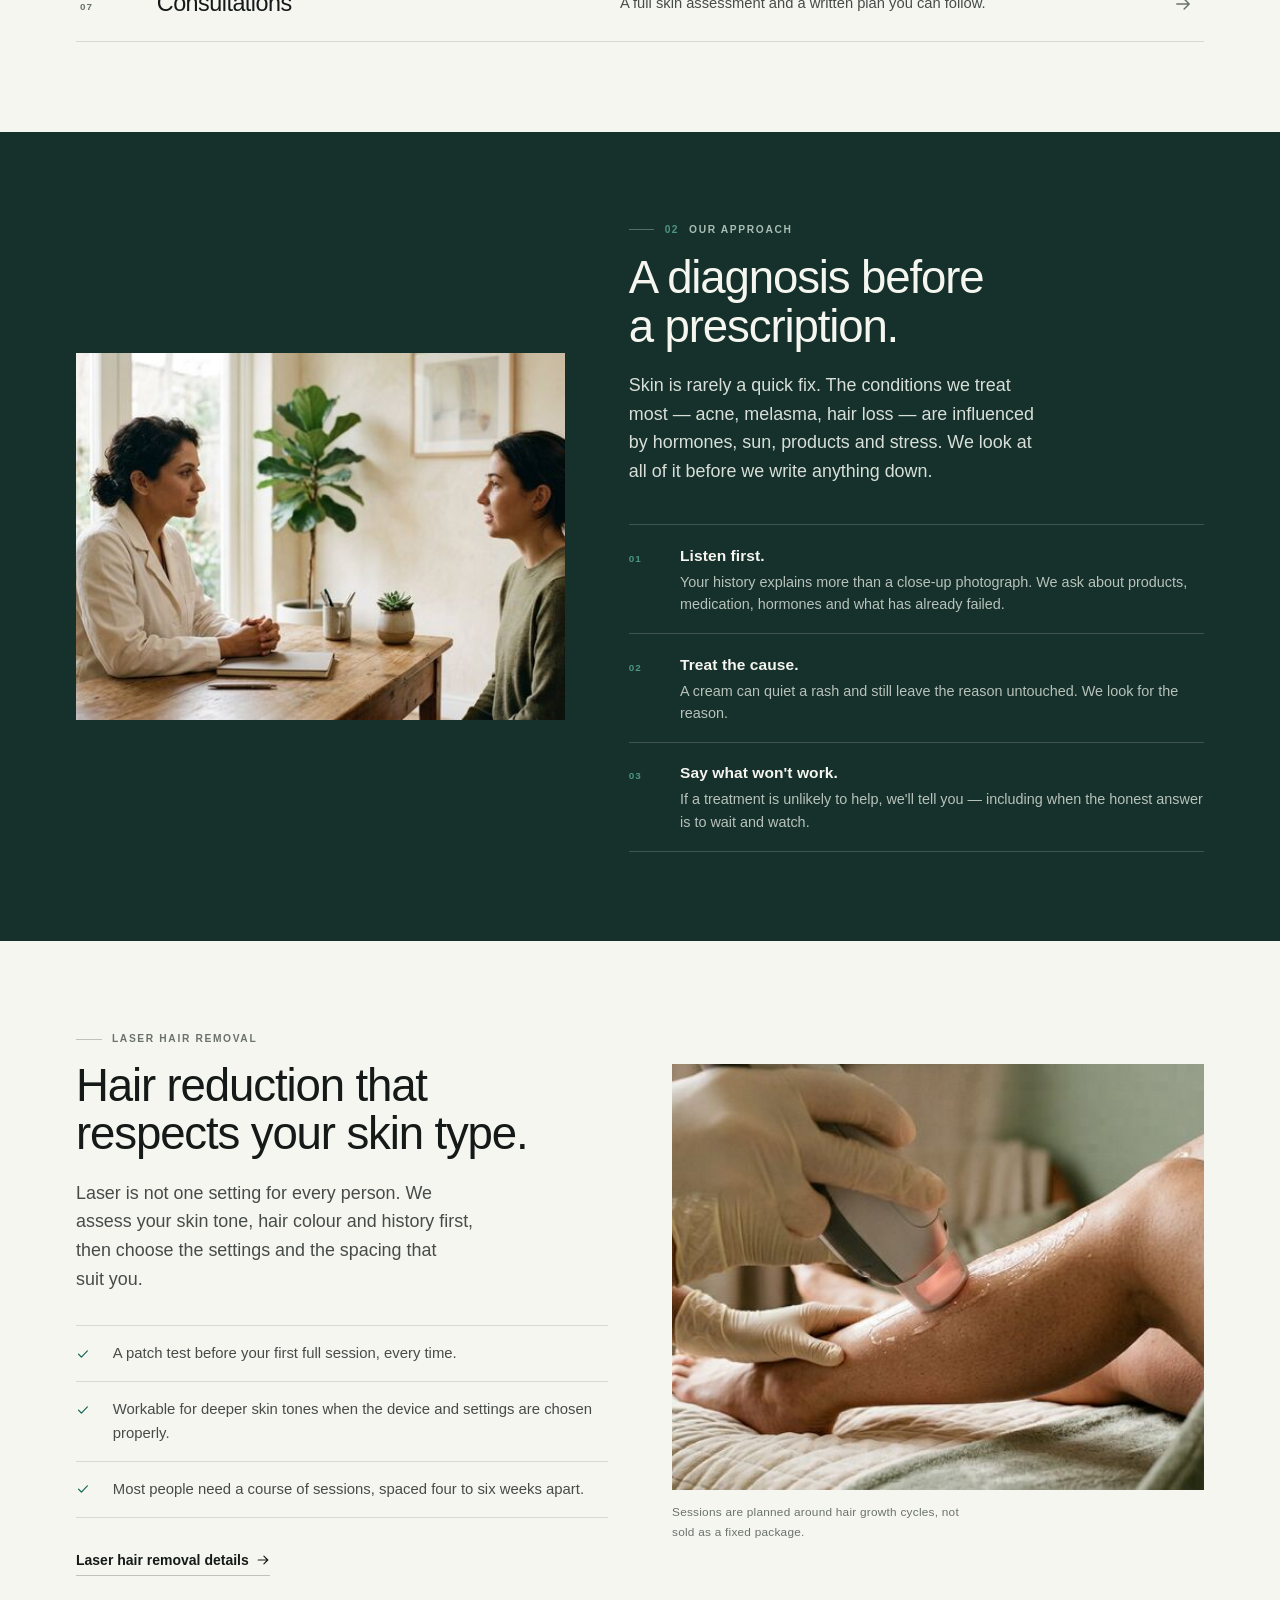
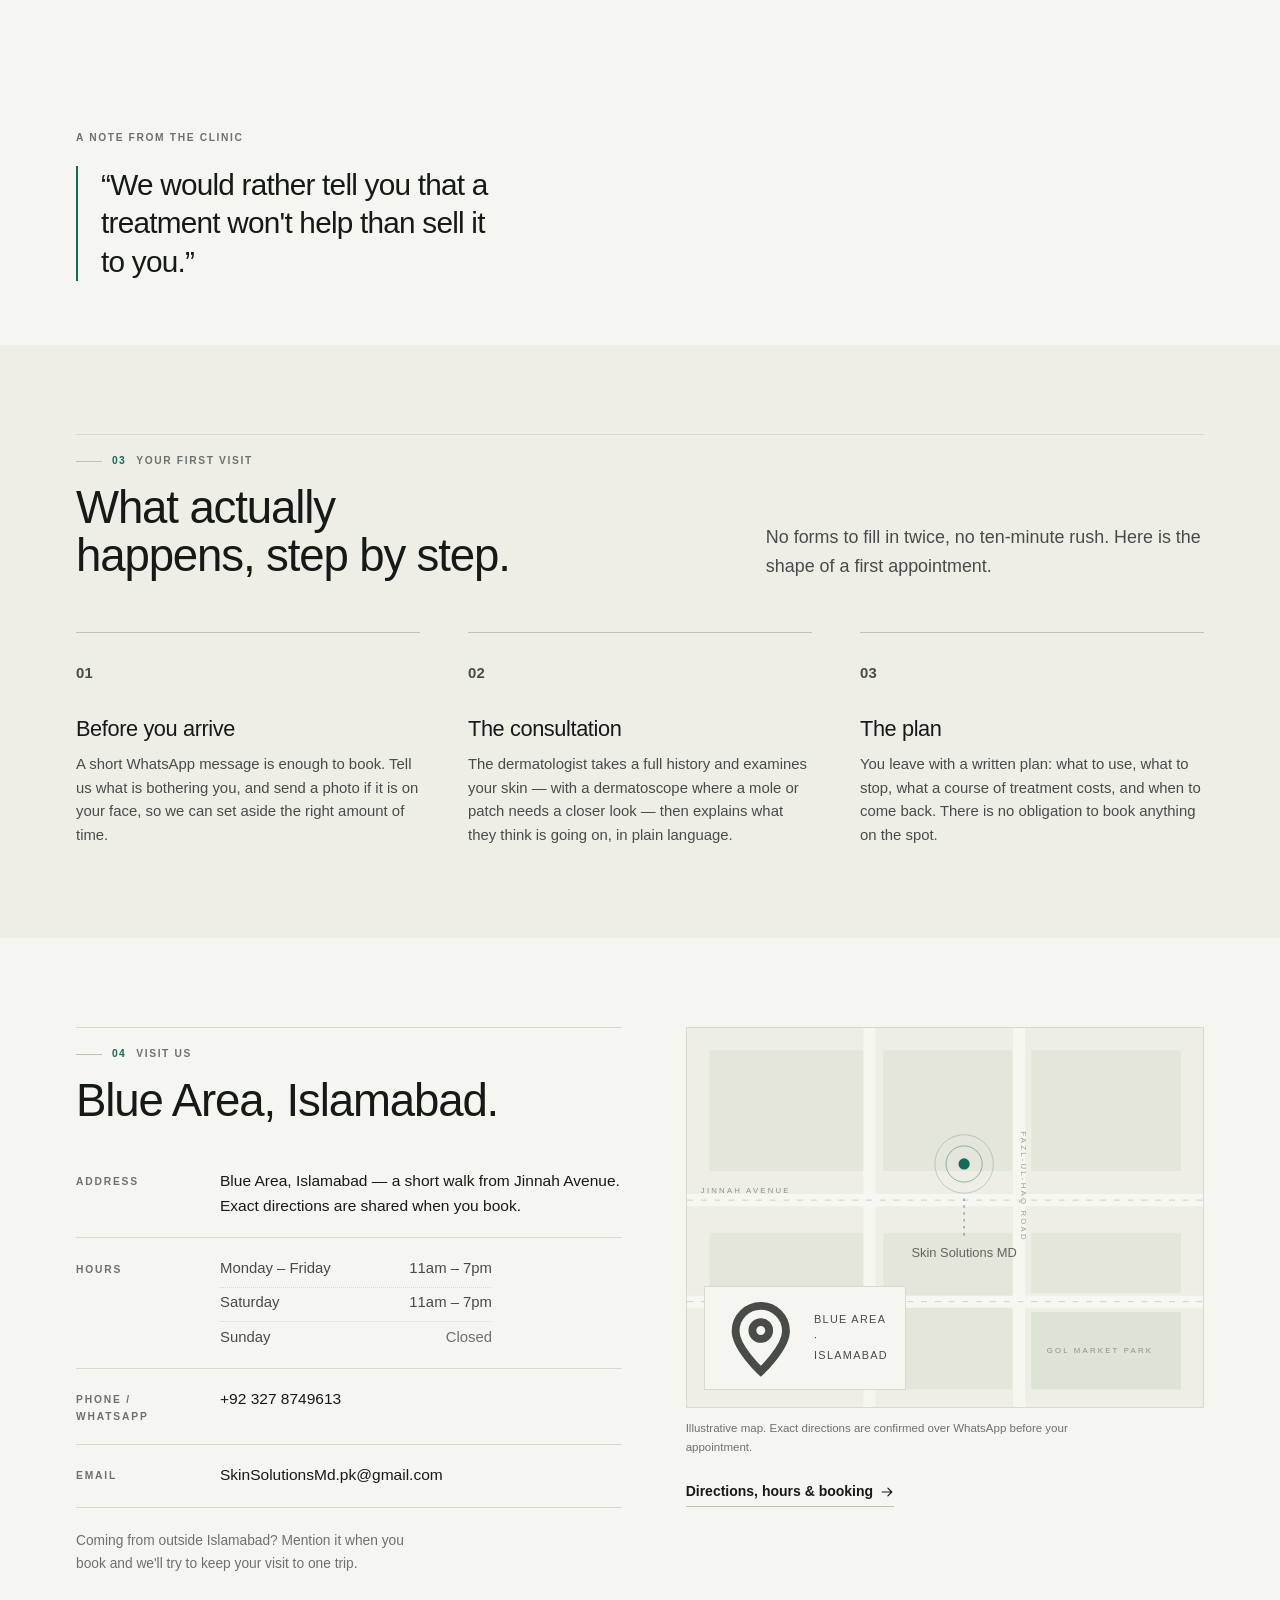
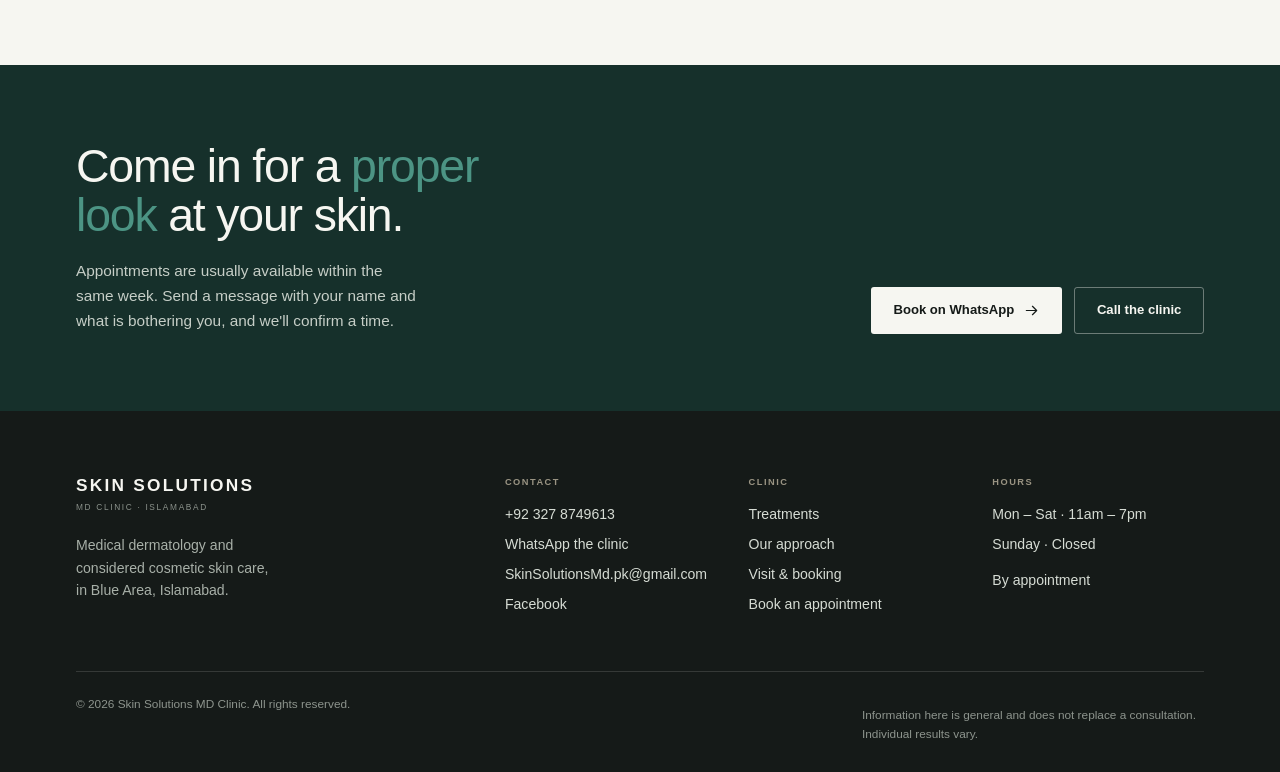
==== commit 4c0e59ed: "Refine identity: typographic lockup, monogram favicon, mobile hero fit - Uppercase tracked wordmark " ====
--- a/index.html
+++ b/index.html
@@ -52,11 +52,6 @@
 <header class="site-header">
   <div class="container header-inner">
     <a class="brand" href="index.html" aria-label="Skin Solutions MD Clinic — home">
-      <svg class="brand__mark" viewBox="0 0 32 32" fill="none" stroke="currentColor" stroke-width="1.3" stroke-linecap="round" aria-hidden="true">
-        <path d="M8.5 25.5C8.5 16 13.5 10.5 23.5 10.5"/>
-        <path d="M13 26.5C13 19.5 17 16 24.5 16"/>
-        <path d="M18 27C18 23 20 21 24 21"/>
-      </svg>
       <span>
         <span class="brand__name">Skin Solutions</span>
         <span class="brand__sub">MD Clinic · Islamabad</span>
@@ -457,11 +452,6 @@
     <div class="footer__grid">
       <div class="footer__brand">
         <a class="brand" href="index.html" aria-label="Skin Solutions MD Clinic — home">
-          <svg class="brand__mark" viewBox="0 0 32 32" fill="none" stroke="currentColor" stroke-width="1.3" stroke-linecap="round" aria-hidden="true">
-            <path d="M8.5 25.5C8.5 16 13.5 10.5 23.5 10.5"/>
-            <path d="M13 26.5C13 19.5 17 16 24.5 16"/>
-            <path d="M18 27C18 23 20 21 24 21"/>
-          </svg>
           <span>
             <span class="brand__name">Skin Solutions</span>
             <span class="brand__sub">MD Clinic · Islamabad</span>
--- a/assets/css/styles.css
+++ b/assets/css/styles.css
@@ -248,27 +248,27 @@
 .brand {
   display: inline-flex;
   align-items: center;
-  gap: .7rem;
+  gap: 0;
   text-decoration: none;
   color: var(--ink);
   flex: none;
 }
-.brand__mark { width: 30px; height: 30px; color: var(--ink); flex: none; }
 .brand__name {
   display: block;
   font-family: var(--display);
-  font-size: 1.32rem;
+  font-size: 1.06rem;
   font-weight: 600;
   line-height: 1;
-  letter-spacing: -.03em;
+  letter-spacing: .13em;
+  text-transform: uppercase;
 }
 .brand__sub {
   display: block;
-  margin-top: .35rem;
-  font-family: var(--display);
-  font-size: .545rem;
-  font-weight: 600;
-  letter-spacing: .18em;
+  margin-top: .42rem;
+  font-family: var(--display);
+  font-size: .52rem;
+  font-weight: 500;
+  letter-spacing: .2em;
   text-transform: uppercase;
   color: var(--ink-3);
 }
@@ -887,8 +887,7 @@
   gap: 2.5rem 2rem;
 }
 .footer .brand { color: var(--paper); }
-.footer .brand__mark { color: var(--paper); width: 32px; height: 32px; }
-.footer .brand__name { color: var(--paper); font-size: 1.45rem; }
+.footer .brand__name { color: var(--paper); font-size: 1.08rem; }
 .footer .brand__sub { color: #8d948d; }
 .footer__tagline { margin-top: 1.25rem; color: #a8b0a8; max-width: 26ch; font-size: .88rem; line-height: 1.6; }
 .footer__label { font-family: var(--display); font-size: .58rem; font-weight: 600; letter-spacing: .16em; text-transform: uppercase; color: #9a9483; margin-bottom: .9rem; }
@@ -1034,7 +1033,7 @@
   .form__foot { flex-direction: column; align-items: stretch; }
   .form__foot .btn { width: 100%; }
 
-  .hero__title { font-size: clamp(2.45rem, 10.6vw, 3.4rem); }
+  .hero__title { font-size: clamp(2.2rem, 9.6vw, 3.3rem); letter-spacing: -.028em; }
   .hero__facts { gap: .45rem 1rem; font-size: .74rem; }
   .hero__facts li + li::before { display: none; }
   .hero__facts li { width: 100%; }
@@ -1046,8 +1045,8 @@
 }
 
 @media (max-width: 420px) {
-  .brand__name { font-size: 1.3rem; }
-  .brand__sub { font-size: .52rem; letter-spacing: .18em; }
+  .brand__name { font-size: .94rem; letter-spacing: .1em; }
+  .brand__sub { font-size: .47rem; letter-spacing: .16em; }
   .hero__plate { padding-right: .9rem; }
   .cta__actions { width: 100%; }
   .cta__actions .btn { flex: 1 1 auto; }
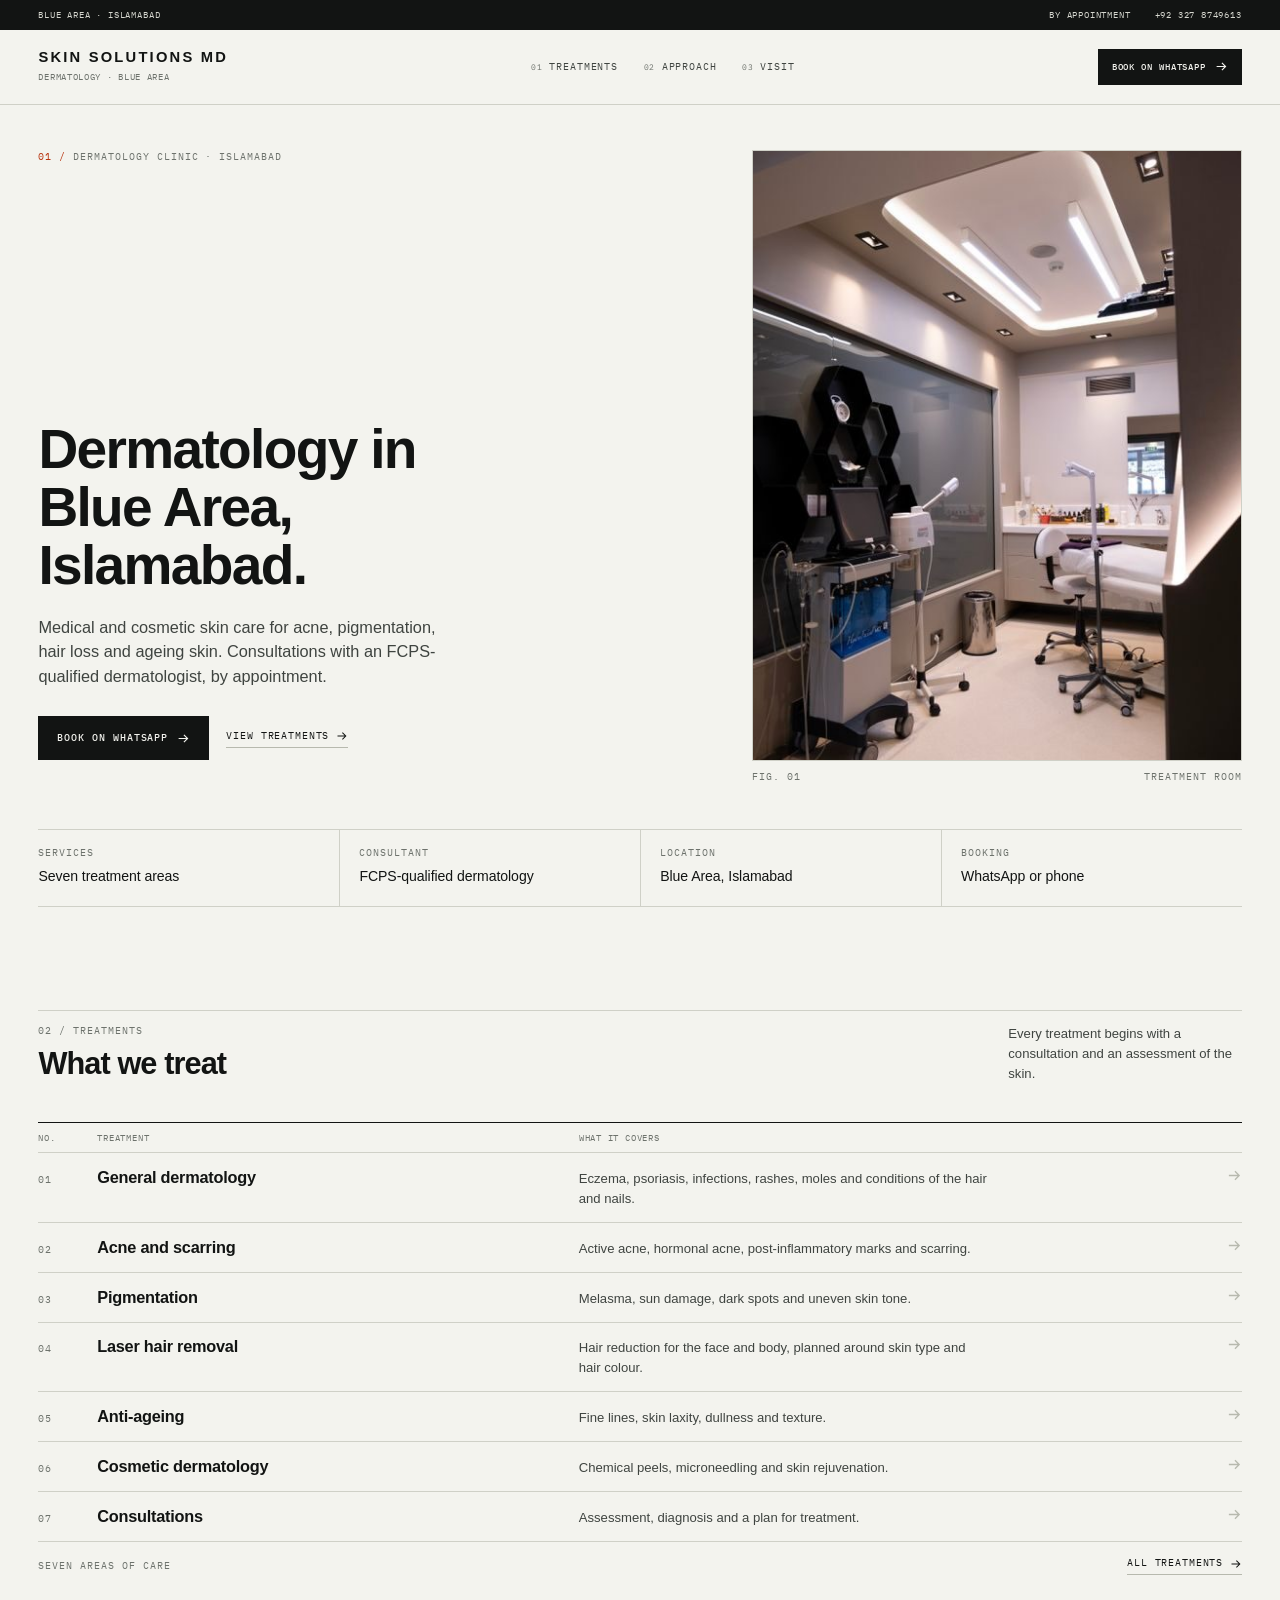
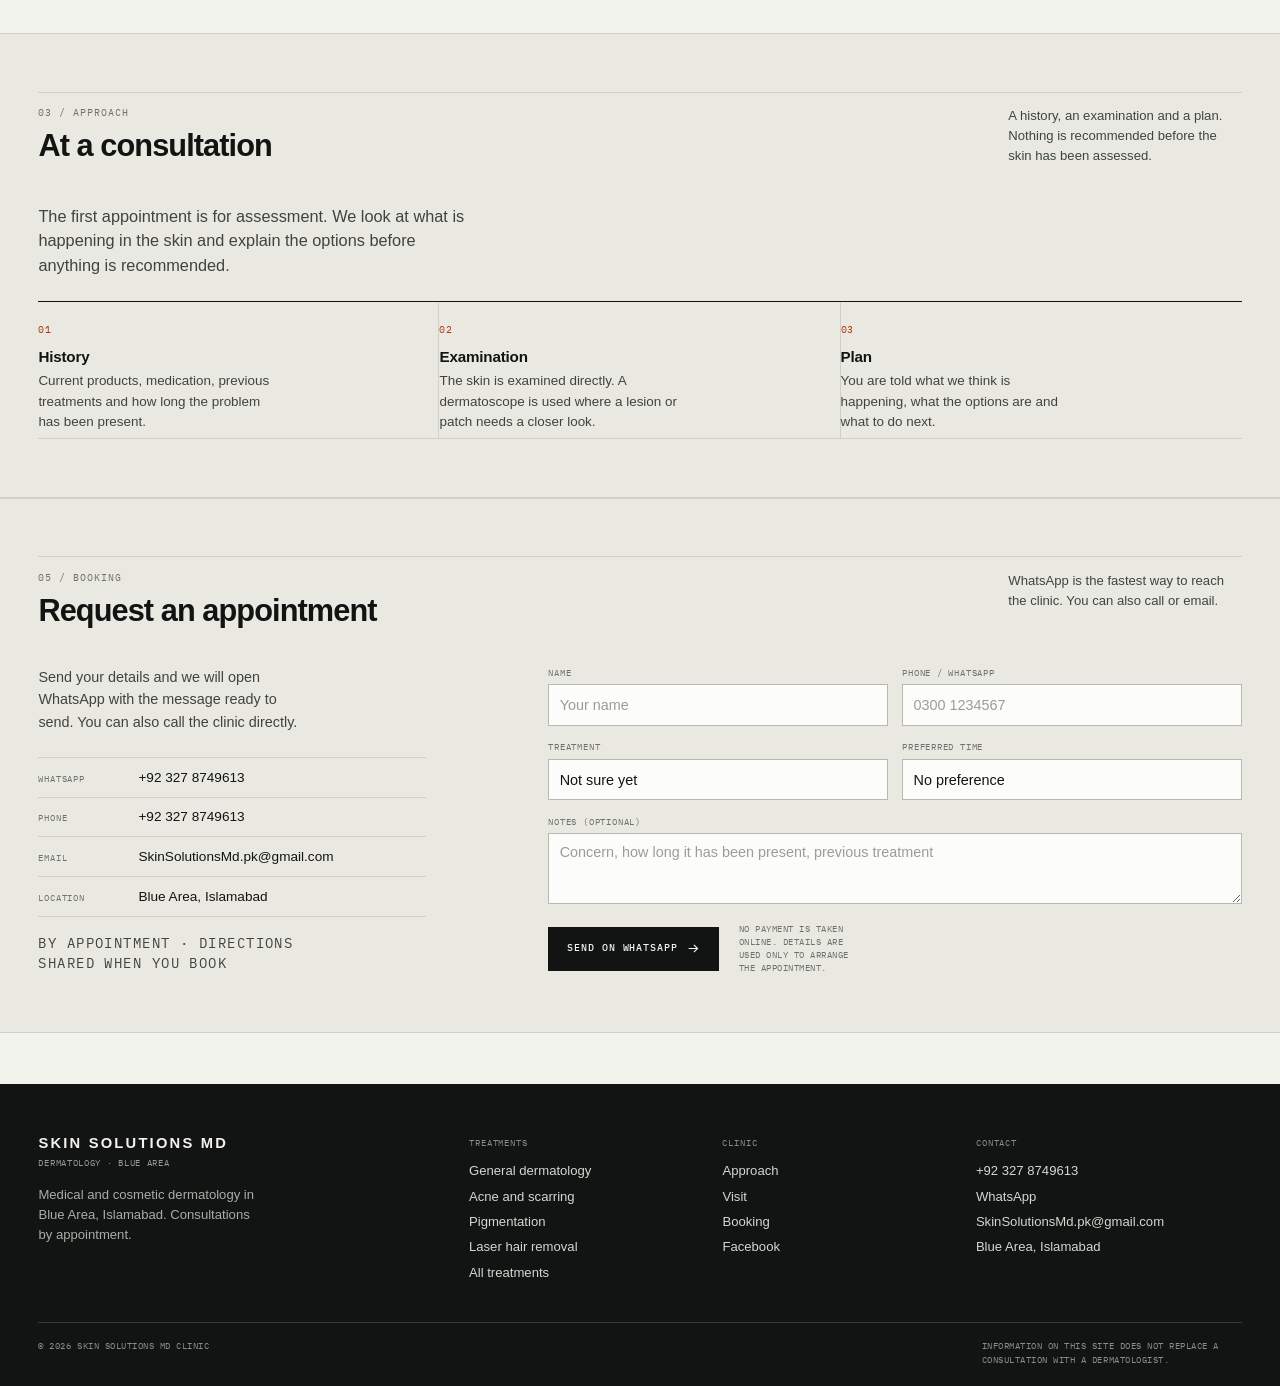
==== commit 7cb6c4c4: "Rebuild the site as a Swiss clinical layout on real photography Replace the editorial template with " ====
--- a/index.html
+++ b/index.html
@@ -3,23 +3,19 @@
 <head>
 <meta charset="utf-8">
 <meta name="viewport" content="width=device-width, initial-scale=1">
-<title>Skin Solutions MD Clinic — Dermatologist in Blue Area, Islamabad</title>
-<meta name="description" content="A dermatology clinic in Blue Area, Islamabad. Medical and cosmetic skin care — acne, pigmentation, laser hair removal, ageing skin — with a diagnosis first and a plan you can follow.">
-<meta name="theme-color" content="#f6f6f1">
+<title>Skin Solutions MD Clinic — Dermatology in Blue Area, Islamabad</title>
+<meta name="description" content="Dermatology clinic in Blue Area, Islamabad. Medical and cosmetic skin care for acne, pigmentation, hair loss and ageing skin. Consultations by appointment.">
+<meta name="theme-color" content="#f3f3ee">
 <link rel="icon" href="assets/favicon.svg" type="image/svg+xml">
-
 <meta property="og:type" content="website">
 <meta property="og:title" content="Skin Solutions MD Clinic — Blue Area, Islamabad">
-<meta property="og:description" content="Medical and cosmetic dermatology in Blue Area, Islamabad. Diagnosis first, then a plan you can follow.">
-<meta property="og:image" content="assets/img/clinic-1100.jpg">
+<meta property="og:description" content="Medical and cosmetic dermatology in Blue Area, Islamabad. Consultations by appointment.">
+<meta property="og:image" content="assets/img/room.jpg">
 <meta property="og:locale" content="en_PK">
-
 <link rel="preload" href="assets/fonts/archivo-latin-wght-normal.woff2" as="font" type="font/woff2" crossorigin>
-<link rel="preload" href="assets/fonts/karla-latin-wght-normal.woff2" as="font" type="font/woff2" crossorigin>
+<link rel="preload" href="assets/fonts/ibm-plex-mono-latin-400-normal.woff2" as="font" type="font/woff2" crossorigin>
 <link rel="stylesheet" href="assets/css/styles.css">
-<script>document.documentElement.classList.add("js");</script>
 <script src="assets/js/main.js" defer></script>
-
 <script type="application/ld+json">
 {
   "@context": "https://schema.org",
@@ -36,410 +32,272 @@
     "addressCountry": "PK"
   },
   "areaServed": "Islamabad",
-  "sameAs": ["https://www.facebook.com/p/Skin-Solutions-MD-Clinic-61559044864273/"],
-  "openingHoursSpecification": [{
-    "@type": "OpeningHoursSpecification",
-    "dayOfWeek": ["Monday","Tuesday","Wednesday","Thursday","Friday","Saturday"],
-    "opens": "11:00",
-    "closes": "19:00"
-  }]
+  "sameAs": ["https://www.facebook.com/p/Skin-Solutions-MD-Clinic-61559044864273/"]
 }
 </script>
 </head>
 <body>
 <a class="skip-link" href="#main">Skip to content</a>
 
+<div class="topbar">
+  <div class="container topbar__inner">
+    <span>Blue Area · Islamabad</span>
+    <span class="topbar__group topbar__group--secondary">
+      <span>By appointment</span>
+      <a href="tel:+923278749613">+92 327 8749613</a>
+    </span>
+  </div>
+</div>
+
 <header class="site-header">
   <div class="container header-inner">
-    <a class="brand" href="index.html" aria-label="Skin Solutions MD Clinic — home">
-      <span>
-        <span class="brand__name">Skin Solutions</span>
-        <span class="brand__sub">MD Clinic · Islamabad</span>
-      </span>
+    <a class="brand" href="index.html" aria-label="Skin Solutions MD Clinic, home">
+      <span class="brand__name">Skin Solutions MD</span>
+      <span class="brand__sub">Dermatology · Blue Area</span>
     </a>
-
     <nav class="nav" aria-label="Primary">
       <ul class="nav__list">
-        <li><a class="nav__link" href="treatments.html">Treatments</a></li>
-        <li><a class="nav__link" href="approach.html">Our approach</a></li>
-        <li><a class="nav__link" href="visit.html">Visit us</a></li>
+        <li><a class="nav__link" href="treatments.html"><span class="n">01</span>Treatments</a></li>
+        <li><a class="nav__link" href="approach.html"><span class="n">02</span>Approach</a></li>
+        <li><a class="nav__link" href="visit.html"><span class="n">03</span>Visit</a></li>
       </ul>
     </nav>
-
     <div class="header-actions">
-      <a class="header-phone" href="tel:+923278749613">
-        <svg viewBox="0 0 16 16" fill="none" stroke="currentColor" stroke-width="1.3" stroke-linecap="round" stroke-linejoin="round" aria-hidden="true"><path d="M5.4 2.6 6.9 5 5.5 6.4a9.6 9.6 0 0 0 4.1 4.1L11 9.1l2.4 1.5v1.9a1.5 1.5 0 0 1-1.6 1.5C6.6 13.6 2.4 9.4 2 4.2a1.5 1.5 0 0 1 1.5-1.6h1.9Z"/></svg>
-        +92 327 8749613
+      <a class="btn btn--sm" href="https://wa.me/923278749613?text=Assalam%20o%20Alaikum%2C%20I%27d%20like%20to%20book%20an%20appointment%20at%20Skin%20Solutions%20MD%20Clinic." target="_blank" rel="noopener">
+        Book on WhatsApp
+        <svg viewBox="0 0 16 16" fill="none" stroke="currentColor" stroke-width="1.4" aria-hidden="true"><path d="M2 8h11M8.5 3.5 13 8l-4.5 4.5"/></svg>
       </a>
-      <a class="btn btn--dark btn--small" href="https://wa.me/923278749613?text=Assalam%20o%20Alaikum%2C%20I%27d%20like%20to%20book%20an%20appointment%20at%20Skin%20Solutions%20MD%20Clinic." target="_blank" rel="noopener">
-        Book on WhatsApp
-        <svg viewBox="0 0 16 16" fill="none" stroke="currentColor" stroke-width="1.3" stroke-linecap="round" stroke-linejoin="round" aria-hidden="true"><path d="M2.5 8h10.5M9 3.5 13.5 8 9 12.5"/></svg>
-      </a>
-      <button class="nav-toggle" type="button" aria-expanded="false" aria-controls="site-drawer" aria-label="Open menu">
-        <span class="nav-toggle__lines"><span></span><span></span></span>
-      </button>
+      <button class="menu-toggle" type="button" aria-expanded="false" aria-controls="drawer" aria-label="Open menu"><span></span></button>
     </div>
   </div>
 </header>
 
-<div class="drawer" id="site-drawer" aria-hidden="true">
+<div class="drawer" id="drawer" aria-hidden="true">
   <div>
     <nav aria-label="Mobile">
       <ul class="drawer__list">
-        <li><a href="index.html"><span>01</span>Home</a></li>
-        <li><a href="treatments.html"><span>02</span>Treatments</a></li>
-        <li><a href="approach.html"><span>03</span>Our approach</a></li>
-        <li><a href="visit.html"><span>04</span>Visit &amp; booking</a></li>
+        <li><a href="index.html"><span class="mono">01</span>Home</a></li>
+        <li><a href="treatments.html"><span class="mono">02</span>Treatments</a></li>
+        <li><a href="approach.html"><span class="mono">03</span>Approach</a></li>
+        <li><a href="visit.html"><span class="mono">04</span>Visit</a></li>
       </ul>
     </nav>
-    <div class="drawer__cta">
-      <a class="btn btn--dark" href="https://wa.me/923278749613?text=Assalam%20o%20Alaikum%2C%20I%27d%20like%20to%20book%20an%20appointment%20at%20Skin%20Solutions%20MD%20Clinic." target="_blank" rel="noopener">Book on WhatsApp</a>
-      <a class="btn btn--outline" href="tel:+923278749613">Call the clinic</a>
-    </div>
-  </div>
-  <div class="drawer__meta">
-    <dl>
-      <dt>Clinic</dt>
-      <dd>Blue Area, Islamabad</dd>
-      <dt>Hours</dt>
-      <dd>Mon–Sat · 11am–7pm</dd>
-      <dt>Email</dt>
-      <dd><a href="mailto:SkinSolutionsMd.pk@gmail.com">SkinSolutionsMd.pk@gmail.com</a></dd>
-    </dl>
+    <div class="drawer__foot">
+      <a class="btn" href="https://wa.me/923278749613?text=Assalam%20o%20Alaikum%2C%20I%27d%20like%20to%20book%20an%20appointment%20at%20Skin%20Solutions%20MD%20Clinic." target="_blank" rel="noopener">Book on WhatsApp</a>
+      <a href="tel:+923278749613">+92 327 8749613</a>
+      <a href="mailto:SkinSolutionsMd.pk@gmail.com">SkinSolutionsMd.pk@gmail.com</a>
+      <span class="mono">Blue Area · Islamabad</span>
+    </div>
   </div>
 </div>
 
 <main id="main">
 
-  <!-- Hero -->
   <section class="hero">
     <div class="container">
       <div class="hero__grid">
         <div class="hero__copy">
-          <p class="eyebrow"><span class="num">Est.</span> Blue Area, Islamabad</p>
-          <h1 class="hero__title reveal">Skin care,<br><em>properly</em> diagnosed.</h1>
-          <p class="hero__lead reveal" style="--d:90ms">Skin Solutions MD is a dermatology clinic in the heart of Islamabad. We treat acne, pigmentation, hair fall and ageing skin — starting with a proper diagnosis, then a plan you can actually keep up with.</p>
-          <div class="hero__actions reveal" style="--d:180ms">
-            <a class="btn btn--dark" href="https://wa.me/923278749613?text=Assalam%20o%20Alaikum%2C%20I%27d%20like%20to%20book%20an%20appointment%20at%20Skin%20Solutions%20MD%20Clinic." target="_blank" rel="noopener">
-              Book on WhatsApp
-              <svg viewBox="0 0 16 16" fill="none" stroke="currentColor" stroke-width="1.3" stroke-linecap="round" stroke-linejoin="round" aria-hidden="true"><path d="M2.5 8h10.5M9 3.5 13.5 8 9 12.5"/></svg>
-            </a>
-            <a class="link" href="#treatments">
-              See what we treat
-              <svg viewBox="0 0 16 16" fill="none" stroke="currentColor" stroke-width="1.3" stroke-linecap="round" stroke-linejoin="round" aria-hidden="true"><path d="M2.5 8h10.5M9 3.5 13.5 8 9 12.5"/></svg>
-            </a>
+          <p class="mono hero__label"><span class="n">01 /</span> Dermatology clinic · Islamabad</p>
+          <div class="hero__body">
+            <h1 class="hero__title">Dermatology in Blue Area, Islamabad.</h1>
+            <p class="hero__text">Medical and cosmetic skin care for acne, pigmentation, hair loss and ageing skin. Consultations with an FCPS-qualified dermatologist, by appointment.</p>
+            <div class="hero__actions">
+              <a class="btn" href="https://wa.me/923278749613?text=Assalam%20o%20Alaikum%2C%20I%27d%20like%20to%20book%20an%20appointment%20at%20Skin%20Solutions%20MD%20Clinic." target="_blank" rel="noopener">
+                Book on WhatsApp
+                <svg viewBox="0 0 16 16" fill="none" stroke="currentColor" stroke-width="1.4" aria-hidden="true"><path d="M2 8h11M8.5 3.5 13 8l-4.5 4.5"/></svg>
+              </a>
+              <a class="tlink" href="treatments.html">View treatments
+                <svg viewBox="0 0 16 16" fill="none" stroke="currentColor" stroke-width="1.4" aria-hidden="true"><path d="M2 8h11M8.5 3.5 13 8l-4.5 4.5"/></svg>
+              </a>
+            </div>
           </div>
-          <ul class="hero__facts">
-            <li>FCPS-qualified dermatology</li>
-            <li>Medical, laser &amp; cosmetic care</li>
-            <li>Seen by appointment</li>
-          </ul>
-        </div>
-
+        </div>
         <figure class="hero__figure">
-          <div class="hero__media">
-            <img src="assets/img/hero-768.jpg"
-                 srcset="assets/img/hero-560.jpg 560w, assets/img/hero-640.jpg 640w, assets/img/hero-768.jpg 768w"
-                 sizes="(max-width: 940px) 90vw, 38vw"
-                 width="768" height="1376"
-                 alt="A patient sitting by a window in daylight, her skin bare and untreated"
-                 fetchpriority="high" decoding="async">
-            <span class="hero__edge" aria-hidden="true">Blue Area · Islamabad</span>
-          </div>
-          <div class="hero__plate">
-            <div class="hero__plate-row">
-              <span class="status"><span class="status__dot" data-status-dot></span><span data-status>Mon–Sat · 11am–7pm</span></span>
-              <a class="hero__plate-link" href="visit.html">Plan a visit</a>
-            </div>
-          </div>
+          <img src="assets/img/room.jpg" width="500" height="750" alt="A clinic treatment room with a treatment bed, trolley and laser equipment" fetchpriority="high" decoding="async">
+          <figcaption class="mono"><span>Fig. 01</span><span>Treatment room</span></figcaption>
         </figure>
       </div>
+
+      <div class="datastrip">
+        <div class="data"><span class="mono">Services</span><span class="data__value">Seven treatment areas</span></div>
+        <div class="data"><span class="mono">Consultant</span><span class="data__value">FCPS-qualified dermatology</span></div>
+        <div class="data"><span class="mono">Location</span><span class="data__value">Blue Area, Islamabad</span></div>
+        <div class="data"><span class="mono">Booking</span><span class="data__value">WhatsApp or phone</span></div>
+      </div>
     </div>
   </section>
 
-  <!-- Treatments -->
   <section class="section" id="treatments">
     <div class="container">
-      <div class="section-head reveal">
+      <div class="section__head">
         <div>
-          <p class="eyebrow"><span class="num">01</span> Treatments</p>
-          <h2>Conditions we see every day.</h2>
-        </div>
-        <p class="lead">Most patients arrive having already tried three or four products. Our job is to work out what is actually happening in your skin — then treat that, rather than the symptom on top of it.</p>
-      </div>
-
-      <div class="treatments reveal">
-        <a class="treatment" href="treatments.html#general">
-          <span class="treatment__num">01</span>
-          <span class="treatment__name">General dermatology</span>
-          <span class="treatment__desc">Eczema, psoriasis, rashes, infections, moles and skin checks.</span>
-          <svg class="treatment__arrow" viewBox="0 0 16 16" fill="none" stroke="currentColor" stroke-width="1.3" stroke-linecap="round" stroke-linejoin="round" aria-hidden="true"><path d="M2.5 8h10.5M9 3.5 13.5 8 9 12.5"/></svg>
-        </a>
-        <a class="treatment" href="treatments.html#acne">
-          <span class="treatment__num">02</span>
-          <span class="treatment__name">Acne &amp; scarring</span>
-          <span class="treatment__desc">Active breakouts, hormonal acne, marks and textured scarring.</span>
-          <svg class="treatment__arrow" viewBox="0 0 16 16" fill="none" stroke="currentColor" stroke-width="1.3" stroke-linecap="round" stroke-linejoin="round" aria-hidden="true"><path d="M2.5 8h10.5M9 3.5 13.5 8 9 12.5"/></svg>
-        </a>
-        <a class="treatment" href="treatments.html#pigmentation">
-          <span class="treatment__num">03</span>
-          <span class="treatment__name">Pigmentation &amp; tone</span>
-          <span class="treatment__desc">Melasma, sun damage, dark spots and uneven skin tone.</span>
-          <svg class="treatment__arrow" viewBox="0 0 16 16" fill="none" stroke="currentColor" stroke-width="1.3" stroke-linecap="round" stroke-linejoin="round" aria-hidden="true"><path d="M2.5 8h10.5M9 3.5 13.5 8 9 12.5"/></svg>
-        </a>
-        <a class="treatment" href="treatments.html#laser">
-          <span class="treatment__num">04</span>
-          <span class="treatment__name">Laser hair removal</span>
-          <span class="treatment__desc">Face and body, planned around your skin type and hair cycle.</span>
-          <svg class="treatment__arrow" viewBox="0 0 16 16" fill="none" stroke="currentColor" stroke-width="1.3" stroke-linecap="round" stroke-linejoin="round" aria-hidden="true"><path d="M2.5 8h10.5M9 3.5 13.5 8 9 12.5"/></svg>
-        </a>
-        <a class="treatment" href="treatments.html#ageing">
-          <span class="treatment__num">05</span>
-          <span class="treatment__name">Anti-ageing</span>
-          <span class="treatment__desc">Fine lines, laxity and dullness, treated conservatively.</span>
-          <svg class="treatment__arrow" viewBox="0 0 16 16" fill="none" stroke="currentColor" stroke-width="1.3" stroke-linecap="round" stroke-linejoin="round" aria-hidden="true"><path d="M2.5 8h10.5M9 3.5 13.5 8 9 12.5"/></svg>
-        </a>
-        <a class="treatment" href="treatments.html#cosmetic">
-          <span class="treatment__num">06</span>
-          <span class="treatment__name">Cosmetic dermatology</span>
-          <span class="treatment__desc">Peels, microneedling and skin brightening, without the theatre.</span>
-          <svg class="treatment__arrow" viewBox="0 0 16 16" fill="none" stroke="currentColor" stroke-width="1.3" stroke-linecap="round" stroke-linejoin="round" aria-hidden="true"><path d="M2.5 8h10.5M9 3.5 13.5 8 9 12.5"/></svg>
-        </a>
-        <a class="treatment" href="treatments.html#consultations">
-          <span class="treatment__num">07</span>
-          <span class="treatment__name">Consultations</span>
-          <span class="treatment__desc">A full skin assessment and a written plan you can follow.</span>
-          <svg class="treatment__arrow" viewBox="0 0 16 16" fill="none" stroke="currentColor" stroke-width="1.3" stroke-linecap="round" stroke-linejoin="round" aria-hidden="true"><path d="M2.5 8h10.5M9 3.5 13.5 8 9 12.5"/></svg>
+          <span class="mono">02 / Treatments</span>
+          <h2>What we treat</h2>
+        </div>
+        <p class="section__note">Every treatment begins with a consultation and an assessment of the skin.</p>
+      </div>
+
+      <div class="ttable">
+        <div class="trow trow--head" aria-hidden="true">
+          <span>No.</span><span>Treatment</span><span>What it covers</span><span></span>
+        </div>
+        <a class="trow" href="treatments.html#general">
+          <span class="trow__num">01</span>
+          <span class="trow__name">General dermatology</span>
+          <span class="trow__desc">Eczema, psoriasis, infections, rashes, moles and conditions of the hair and nails.</span>
+          <span class="trow__arrow"><svg viewBox="0 0 16 16" fill="none" stroke="currentColor" stroke-width="1.4" aria-hidden="true"><path d="M2 8h11M8.5 3.5 13 8l-4.5 4.5"/></svg></span>
+        </a>
+        <a class="trow" href="treatments.html#acne">
+          <span class="trow__num">02</span>
+          <span class="trow__name">Acne and scarring</span>
+          <span class="trow__desc">Active acne, hormonal acne, post-inflammatory marks and scarring.</span>
+          <span class="trow__arrow"><svg viewBox="0 0 16 16" fill="none" stroke="currentColor" stroke-width="1.4" aria-hidden="true"><path d="M2 8h11M8.5 3.5 13 8l-4.5 4.5"/></svg></span>
+        </a>
+        <a class="trow" href="treatments.html#pigmentation">
+          <span class="trow__num">03</span>
+          <span class="trow__name">Pigmentation</span>
+          <span class="trow__desc">Melasma, sun damage, dark spots and uneven skin tone.</span>
+          <span class="trow__arrow"><svg viewBox="0 0 16 16" fill="none" stroke="currentColor" stroke-width="1.4" aria-hidden="true"><path d="M2 8h11M8.5 3.5 13 8l-4.5 4.5"/></svg></span>
+        </a>
+        <a class="trow" href="treatments.html#laser">
+          <span class="trow__num">04</span>
+          <span class="trow__name">Laser hair removal</span>
+          <span class="trow__desc">Hair reduction for the face and body, planned around skin type and hair colour.</span>
+          <span class="trow__arrow"><svg viewBox="0 0 16 16" fill="none" stroke="currentColor" stroke-width="1.4" aria-hidden="true"><path d="M2 8h11M8.5 3.5 13 8l-4.5 4.5"/></svg></span>
+        </a>
+        <a class="trow" href="treatments.html#ageing">
+          <span class="trow__num">05</span>
+          <span class="trow__name">Anti-ageing</span>
+          <span class="trow__desc">Fine lines, skin laxity, dullness and texture.</span>
+          <span class="trow__arrow"><svg viewBox="0 0 16 16" fill="none" stroke="currentColor" stroke-width="1.4" aria-hidden="true"><path d="M2 8h11M8.5 3.5 13 8l-4.5 4.5"/></svg></span>
+        </a>
+        <a class="trow" href="treatments.html#cosmetic">
+          <span class="trow__num">06</span>
+          <span class="trow__name">Cosmetic dermatology</span>
+          <span class="trow__desc">Chemical peels, microneedling and skin rejuvenation.</span>
+          <span class="trow__arrow"><svg viewBox="0 0 16 16" fill="none" stroke="currentColor" stroke-width="1.4" aria-hidden="true"><path d="M2 8h11M8.5 3.5 13 8l-4.5 4.5"/></svg></span>
+        </a>
+        <a class="trow" href="treatments.html#consultations">
+          <span class="trow__num">07</span>
+          <span class="trow__name">Consultations</span>
+          <span class="trow__desc">Assessment, diagnosis and a plan for treatment.</span>
+          <span class="trow__arrow"><svg viewBox="0 0 16 16" fill="none" stroke="currentColor" stroke-width="1.4" aria-hidden="true"><path d="M2 8h11M8.5 3.5 13 8l-4.5 4.5"/></svg></span>
+        </a>
+      </div>
+      <div class="ttable__foot">
+        <span class="mono">Seven areas of care</span>
+        <a class="tlink" href="treatments.html">All treatments
+          <svg viewBox="0 0 16 16" fill="none" stroke="currentColor" stroke-width="1.4" aria-hidden="true"><path d="M2 8h11M8.5 3.5 13 8l-4.5 4.5"/></svg>
         </a>
       </div>
     </div>
   </section>
 
-  <!-- Approach band -->
-  <section class="band">
+  <section class="section section--tint">
     <div class="container">
-      <div class="band__grid">
-        <figure class="band__media reveal">
-          <img src="assets/img/consultation-1000.jpg"
-               srcset="assets/img/consultation-640.jpg 640w, assets/img/consultation-1000.jpg 1000w, assets/img/consultation-1400.jpg 1400w"
-               sizes="(max-width: 940px) 90vw, 40vw"
-               width="1400" height="764" loading="lazy" decoding="async"
-               alt="A dermatologist and a patient talking across a wooden desk in a softly lit clinic room">
-        </figure>
-        <div class="reveal" style="--d:100ms">
-          <p class="eyebrow"><span class="num">02</span> Our approach</p>
-          <h2 style="margin-top:1rem">A diagnosis before a prescription.</h2>
-          <p class="lead" style="margin-top:1.25rem;max-width:42ch">Skin is rarely a quick fix. The conditions we treat most — acne, melasma, hair loss — are influenced by hormones, sun, products and stress. We look at all of it before we write anything down.</p>
-          <ul class="principles">
+      <div class="section__head">
+        <div>
+          <span class="mono">03 / Approach</span>
+          <h2>At a consultation</h2>
+        </div>
+        <p class="section__note">A history, an examination and a plan. Nothing is recommended before the skin has been assessed.</p>
+      </div>
+      <p class="lead">The first appointment is for assessment. We look at what is happening in the skin and explain the options before anything is recommended.</p>
+      <div>
+          <ol class="steps steps--row">
             <li>
-              <span class="k">01</span>
+              <span class="mono">01</span>
               <div>
-                <strong>Listen first.</strong>
-                <span>Your history explains more than a close-up photograph. We ask about products, medication, hormones and what has already failed.</span>
+                <h3>History</h3>
+                <p>Current products, medication, previous treatments and how long the problem has been present.</p>
               </div>
             </li>
             <li>
-              <span class="k">02</span>
+              <span class="mono">02</span>
               <div>
-                <strong>Treat the cause.</strong>
-                <span>A cream can quiet a rash and still leave the reason untouched. We look for the reason.</span>
+                <h3>Examination</h3>
+                <p>The skin is examined directly. A dermatoscope is used where a lesion or patch needs a closer look.</p>
               </div>
             </li>
             <li>
-              <span class="k">03</span>
+              <span class="mono">03</span>
               <div>
-                <strong>Say what won't work.</strong>
-                <span>If a treatment is unlikely to help, we'll tell you — including when the honest answer is to wait and watch.</span>
+                <h3>Plan</h3>
+                <p>You are told what we think is happening, what the options are and what to do next.</p>
               </div>
             </li>
-          </ul>
-        </div>
+          </ol>
       </div>
     </div>
   </section>
 
-  <!-- Laser feature -->
-  <section class="section">
+  <section class="section section--tint" id="book">
     <div class="container">
-      <div class="split split--media-right">
-        <div class="split__body reveal">
-          <p class="eyebrow">Laser hair removal</p>
-          <h2>Hair reduction that respects your skin type.</h2>
-          <p class="lead" style="max-width:40ch">Laser is not one setting for every person. We assess your skin tone, hair colour and history first, then choose the settings and the spacing that suit you.</p>
-          <ul class="facts">
-            <li>
-              <svg class="tick" viewBox="0 0 16 16" fill="none" stroke="currentColor" stroke-width="1.4" stroke-linecap="round" stroke-linejoin="round" aria-hidden="true"><path d="m3 8.3 3.2 3.2L13 4.5"/></svg>
-              <span>A patch test before your first full session, every time.</span>
-            </li>
-            <li>
-              <svg class="tick" viewBox="0 0 16 16" fill="none" stroke="currentColor" stroke-width="1.4" stroke-linecap="round" stroke-linejoin="round" aria-hidden="true"><path d="m3 8.3 3.2 3.2L13 4.5"/></svg>
-              <span>Workable for deeper skin tones when the device and settings are chosen properly.</span>
-            </li>
-            <li>
-              <svg class="tick" viewBox="0 0 16 16" fill="none" stroke="currentColor" stroke-width="1.4" stroke-linecap="round" stroke-linejoin="round" aria-hidden="true"><path d="m3 8.3 3.2 3.2L13 4.5"/></svg>
-              <span>Most people need a course of sessions, spaced four to six weeks apart.</span>
-            </li>
-          </ul>
-          <p style="margin-top:1.75rem"><a class="link" href="treatments.html#laser">Laser hair removal details
-            <svg viewBox="0 0 16 16" fill="none" stroke="currentColor" stroke-width="1.3" stroke-linecap="round" stroke-linejoin="round" aria-hidden="true"><path d="M2.5 8h10.5M9 3.5 13.5 8 9 12.5"/></svg>
-          </a></p>
-        </div>
-        <figure class="split__media reveal" style="--d:100ms">
-          <img src="assets/img/laser-1100.jpg"
-               srcset="assets/img/laser-700.jpg 700w, assets/img/laser-1100.jpg 1100w, assets/img/laser-1400.jpg 1400w"
-               sizes="(max-width: 940px) 92vw, 45vw"
-               width="1400" height="764" loading="lazy" decoding="async"
-               alt="Close-up of a clinician guiding a laser handpiece along a patient's leg">
-          <figcaption class="caption">Sessions are planned around hair growth cycles, not sold as a fixed package.</figcaption>
-        </figure>
-      </div>
-    </div>
-  </section>
-
-  <!-- Note / quote -->
-  <section class="section section--tight" aria-label="A note from the clinic">
-    <div class="container reveal">
-      <p class="eyebrow eyebrow--plain">A note from the clinic</p>
-      <blockquote class="quote" style="margin-top:1.25rem;color:var(--ink)">“We would rather tell you that a treatment won't help than sell it to you.”</blockquote>
-    </div>
-  </section>
-
-  <!-- First visit -->
-  <section class="section section--paper2">
-    <div class="container">
-      <div class="section-head reveal">
+      <div class="section__head">
         <div>
-          <p class="eyebrow"><span class="num">03</span> Your first visit</p>
-          <h2>What actually happens, step by step.</h2>
-        </div>
-        <p class="lead">No forms to fill in twice, no ten-minute rush. Here is the shape of a first appointment.</p>
-      </div>
-      <div class="steps">
-        <article class="step reveal">
-          <p class="step__num">01</p>
-          <h3>Before you arrive</h3>
-          <p>A short WhatsApp message is enough to book. Tell us what is bothering you, and send a photo if it is on your face, so we can set aside the right amount of time.</p>
-        </article>
-        <article class="step reveal" style="--d:90ms">
-          <p class="step__num">02</p>
-          <h3>The consultation</h3>
-          <p>The dermatologist takes a full history and examines your skin — with a dermatoscope where a mole or patch needs a closer look — then explains what they think is going on, in plain language.</p>
-        </article>
-        <article class="step reveal" style="--d:180ms">
-          <p class="step__num">03</p>
-          <h3>The plan</h3>
-          <p>You leave with a written plan: what to use, what to stop, what a course of treatment costs, and when to come back. There is no obligation to book anything on the spot.</p>
-        </article>
-      </div>
-    </div>
-  </section>
-
-  <!-- Visit -->
-  <section class="section" id="visit">
-    <div class="container">
-      <div class="visit__grid">
-        <div class="visit__panel reveal">
-          <p class="eyebrow"><span class="num">04</span> Visit us</p>
-          <h2 style="margin-top:.9rem">Blue Area, Islamabad.</h2>
-          <dl style="margin-top:1.6rem">
-            <div class="visit__block">
-              <dt>Address</dt>
-              <dd>Blue Area, Islamabad — a short walk from Jinnah Avenue. Exact directions are shared when you book.</dd>
-            </div>
-            <div class="visit__block">
-              <dt>Hours</dt>
-              <dd>
-                <div class="hours">
-                  <div><span>Monday – Friday</span><span>11am – 7pm</span></div>
-                  <div><span>Saturday</span><span>11am – 7pm</span></div>
-                  <div><span>Sunday</span><span class="closed">Closed</span></div>
-                </div>
-              </dd>
-            </div>
-            <div class="visit__block">
-              <dt>Phone / WhatsApp</dt>
-              <dd><a href="tel:+923278749613">+92 327 8749613</a></dd>
-            </div>
-            <div class="visit__block">
-              <dt>Email</dt>
-              <dd><a href="mailto:SkinSolutionsMd.pk@gmail.com">SkinSolutionsMd.pk@gmail.com</a></dd>
-            </div>
+          <span class="mono">05 / Booking</span>
+          <h2>Request an appointment</h2>
+        </div>
+        <p class="section__note">WhatsApp is the fastest way to reach the clinic. You can also call or email.</p>
+      </div>
+
+      <div class="booking">
+        <div class="booking__intro">
+          <p>Send your details and we will open WhatsApp with the message ready to send. You can also call the clinic directly.</p>
+          <dl class="contact-list">
+            <div><dt>WhatsApp</dt><dd><a href="https://wa.me/923278749613" target="_blank" rel="noopener">+92 327 8749613</a></dd></div>
+            <div><dt>Phone</dt><dd><a href="tel:+923278749613">+92 327 8749613</a></dd></div>
+            <div><dt>Email</dt><dd><a href="mailto:SkinSolutionsMd.pk@gmail.com">SkinSolutionsMd.pk@gmail.com</a></dd></div>
+            <div><dt>Location</dt><dd>Blue Area, Islamabad</dd></div>
           </dl>
-          <p class="small" style="margin-top:1.4rem;max-width:44ch">Coming from outside Islamabad? Mention it when you book and we'll try to keep your visit to one trip.</p>
-        </div>
-
-        <div class="reveal" style="--d:100ms">
-          <div class="map">
-            <svg viewBox="0 0 600 440" role="img" aria-label="Illustrative map of Blue Area, Islamabad, showing the clinic's general location south of Jinnah Avenue">
-              <rect width="600" height="440" fill="#eeeee6"/>
-              <g fill="#e4e5db">
-                <rect x="26" y="26" width="180" height="140"/>
-                <rect x="228" y="26" width="150" height="140"/>
-                <rect x="400" y="26" width="174" height="140"/>
-                <rect x="26" y="238" width="180" height="76"/>
-                <rect x="26" y="334" width="180" height="86"/>
-                <rect x="228" y="238" width="150" height="182"/>
-                <rect x="400" y="238" width="174" height="70"/>
-              </g>
-              <rect x="400" y="330" width="174" height="90" fill="#dde3d6"/>
-              <g stroke="#f7f7f2" stroke-width="14" fill="none">
-                <path d="M0 200h600"/>
-                <path d="M212 0v440"/>
-                <path d="M386 0v440"/>
-                <path d="M0 318h600"/>
-              </g>
-              <g stroke="#c9ccc2" stroke-width="1" fill="none">
-                <path d="M0 200h600" stroke-dasharray="7 9"/>
-                <path d="M0 318h600" stroke-dasharray="7 9"/>
-              </g>
-              <g fill="#8c9389" font-family="Karla, sans-serif" font-size="9" letter-spacing="2.6">
-                <text x="16" y="192">JINNAH AVENUE</text>
-                <text x="30" y="352">BLUE AREA</text>
-                <text x="418" y="378">GOL MARKET PARK</text>
-              </g>
-              <g transform="translate(388 0)">
-                <text x="0" y="120" transform="rotate(90 0 120)" fill="#9aa096" font-family="Karla, sans-serif" font-size="9" letter-spacing="2.6">FAZL-UL-HAQ ROAD</text>
-              </g>
-              <g transform="translate(322 158)">
-                <circle r="34" fill="none" stroke="#146a5a" stroke-opacity=".28"/>
-                <circle r="21" fill="none" stroke="#146a5a" stroke-opacity=".5"/>
-                <circle r="6.5" fill="#146a5a"/>
-              </g>
-              <g stroke="#146a5a" stroke-width="1.2" stroke-dasharray="3 5" fill="none" opacity=".7">
-                <path d="M322 198v46"/>
-              </g>
-              <g fill="#5f665e" font-family="Archivo, Helvetica, Arial, sans-serif" font-size="15">
-                <text x="322" y="266" text-anchor="middle">Skin Solutions MD</text>
-              </g>
-            </svg>
-            <span class="map__pin-label">
-              <svg width="11" height="11" viewBox="0 0 16 16" fill="none" stroke="currentColor" stroke-width="1.4" aria-hidden="true"><path d="M8 14s4.5-4.2 4.5-7.2A4.5 4.5 0 0 0 3.5 6.8C3.5 9.8 8 14 8 14Z"/><circle cx="8" cy="6.7" r="1.5"/></svg>
-              Blue Area · Islamabad
-            </span>
-          </div>
-          <p class="map__legend">Illustrative map. Exact directions are confirmed over WhatsApp before your appointment.</p>
-          <p style="margin-top:1.25rem"><a class="link" href="visit.html">Directions, hours &amp; booking
-            <svg viewBox="0 0 16 16" fill="none" stroke="currentColor" stroke-width="1.3" stroke-linecap="round" stroke-linejoin="round" aria-hidden="true"><path d="M2.5 8h10.5M9 3.5 13.5 8 9 12.5"/></svg>
-          </a></p>
-        </div>
-      </div>
-    </div>
-  </section>
-
-  <!-- CTA -->
-  <section class="cta">
-    <div class="container">
-      <div class="cta__inner">
-        <div class="reveal">
-          <h2>Come in for a <em>proper look</em> at your skin.</h2>
-          <p>Appointments are usually available within the same week. Send a message with your name and what is bothering you, and we'll confirm a time.</p>
-        </div>
-        <div class="cta__actions reveal" style="--d:100ms">
-          <a class="btn btn--light" href="https://wa.me/923278749613?text=Assalam%20o%20Alaikum%2C%20I%27d%20like%20to%20book%20an%20appointment%20at%20Skin%20Solutions%20MD%20Clinic." target="_blank" rel="noopener">
-            Book on WhatsApp
-            <svg viewBox="0 0 16 16" fill="none" stroke="currentColor" stroke-width="1.3" stroke-linecap="round" stroke-linejoin="round" aria-hidden="true"><path d="M2.5 8h10.5M9 3.5 13.5 8 9 12.5"/></svg>
-          </a>
-          <a class="btn btn--outline btn--on-dark" href="tel:+923278749613">Call the clinic</a>
+          <p class="mono booking__note">By appointment · Directions shared when you book</p>
+        </div>
+
+        <div class="booking__form">
+          <form class="form" data-booking-form action="https://wa.me/923278749613" method="get" target="_blank">
+            <div class="field">
+              <label for="name">Name</label>
+              <input id="name" name="name" type="text" autocomplete="name" placeholder="Your name" required>
+            </div>
+            <div class="field">
+              <label for="phone">Phone / WhatsApp</label>
+              <input id="phone" name="phone" type="tel" inputmode="tel" autocomplete="tel" placeholder="0300 1234567" required>
+            </div>
+            <div class="field">
+              <label for="treatment">Treatment</label>
+              <select id="treatment" name="treatment">
+                <option value="">Not sure yet</option>
+                <option>General dermatology</option>
+                <option>Acne and scarring</option>
+                <option>Pigmentation</option>
+                <option>Laser hair removal</option>
+                <option>Anti-ageing</option>
+                <option>Cosmetic dermatology</option>
+                <option>Consultation or second opinion</option>
+              </select>
+            </div>
+            <div class="field">
+              <label for="time">Preferred time</label>
+              <select id="time" name="time">
+                <option>No preference</option>
+                <option>Morning</option>
+                <option>Afternoon</option>
+                <option>Evening</option>
+              </select>
+            </div>
+            <div class="field field--full">
+              <label for="notes">Notes (optional)</label>
+              <textarea id="notes" name="notes" rows="2" placeholder="Concern, how long it has been present, previous treatment"></textarea>
+            </div>
+            <div class="form__foot">
+              <button class="btn" type="submit">Send on WhatsApp
+                <svg viewBox="0 0 16 16" fill="none" stroke="currentColor" stroke-width="1.4" aria-hidden="true"><path d="M2 8h11M8.5 3.5 13 8l-4.5 4.5"/></svg>
+              </button>
+              <p class="form__note">No payment is taken online. Details are used only to arrange the appointment.</p>
+            </div>
+            <p class="form__feedback" data-form-feedback role="status" aria-live="polite"></p>
+            <noscript><p class="form__feedback is-error" style="display:block">JavaScript is switched off. The form will open WhatsApp without your details. You can also call <a href="tel:+923278749613">+92 327 8749613</a>.</p></noscript>
+          </form>
         </div>
       </div>
     </div>
@@ -451,57 +309,51 @@
   <div class="container">
     <div class="footer__grid">
       <div class="footer__brand">
-        <a class="brand" href="index.html" aria-label="Skin Solutions MD Clinic — home">
-          <span>
-            <span class="brand__name">Skin Solutions</span>
-            <span class="brand__sub">MD Clinic · Islamabad</span>
-          </span>
-        </a>
-        <p class="footer__tagline">Medical dermatology and considered cosmetic skin care, in Blue Area, Islamabad.</p>
+        <a class="brand" href="index.html">
+          <span class="brand__name">Skin Solutions MD</span>
+          <span class="brand__sub">Dermatology · Blue Area</span>
+        </a>
+        <p class="footer__line">Medical and cosmetic dermatology in Blue Area, Islamabad. Consultations by appointment.</p>
+      </div>
+      <div>
+        <p class="footer__label">Treatments</p>
+        <div class="footer__list">
+          <a href="treatments.html#general">General dermatology</a>
+          <a href="treatments.html#acne">Acne and scarring</a>
+          <a href="treatments.html#pigmentation">Pigmentation</a>
+          <a href="treatments.html#laser">Laser hair removal</a>
+          <a href="treatments.html">All treatments</a>
+        </div>
+      </div>
+      <div>
+        <p class="footer__label">Clinic</p>
+        <div class="footer__list">
+          <a href="approach.html">Approach</a>
+          <a href="visit.html">Visit</a>
+          <a href="visit.html#book">Booking</a>
+          <a href="https://www.facebook.com/p/Skin-Solutions-MD-Clinic-61559044864273/" target="_blank" rel="noopener">Facebook</a>
+        </div>
       </div>
       <div>
         <p class="footer__label">Contact</p>
         <div class="footer__list">
           <a href="tel:+923278749613">+92 327 8749613</a>
-          <a href="https://wa.me/923278749613" target="_blank" rel="noopener">WhatsApp the clinic</a>
+          <a href="https://wa.me/923278749613" target="_blank" rel="noopener">WhatsApp</a>
           <a href="mailto:SkinSolutionsMd.pk@gmail.com">SkinSolutionsMd.pk@gmail.com</a>
-          <a href="https://www.facebook.com/p/Skin-Solutions-MD-Clinic-61559044864273/" target="_blank" rel="noopener">Facebook</a>
-        </div>
-      </div>
-      <div>
-        <p class="footer__label">Clinic</p>
-        <div class="footer__list">
-          <a href="treatments.html">Treatments</a>
-          <a href="approach.html">Our approach</a>
-          <a href="visit.html">Visit &amp; booking</a>
-          <a href="https://wa.me/923278749613?text=Assalam%20o%20Alaikum%2C%20I%27d%20like%20to%20book%20an%20appointment." target="_blank" rel="noopener">Book an appointment</a>
-        </div>
-      </div>
-      <div>
-        <p class="footer__label">Hours</p>
-        <div class="footer__list">
-          <span>Mon – Sat · 11am – 7pm</span>
-          <span>Sunday · Closed</span>
-          <span style="margin-top:.4rem">By appointment</span>
+          <span>Blue Area, Islamabad</span>
         </div>
       </div>
     </div>
     <div class="footer__bottom">
-      <p>© <span data-year>2026</span> Skin Solutions MD Clinic. All rights reserved.</p>
-      <p>Information here is general and does not replace a consultation. Individual results vary.</p>
+      <p>© <span data-year>2026</span> Skin Solutions MD Clinic</p>
+      <p>Information on this site does not replace a consultation with a dermatologist.</p>
     </div>
   </div>
 </footer>
 
 <div class="mobile-bar">
-  <a href="tel:+923278749613">
-    <svg viewBox="0 0 16 16" fill="none" stroke="currentColor" stroke-width="1.3" stroke-linecap="round" stroke-linejoin="round" aria-hidden="true"><path d="M5.4 2.6 6.9 5 5.5 6.4a9.6 9.6 0 0 0 4.1 4.1L11 9.1l2.4 1.5v1.9a1.5 1.5 0 0 1-1.6 1.5C6.6 13.6 2.4 9.4 2 4.2a1.5 1.5 0 0 1 1.5-1.6h1.9Z"/></svg>
-    Call
-  </a>
-  <a href="https://wa.me/923278749613?text=Assalam%20o%20Alaikum%2C%20I%27d%20like%20to%20book%20an%20appointment%20at%20Skin%20Solutions%20MD%20Clinic." target="_blank" rel="noopener">
-    WhatsApp
-    <svg viewBox="0 0 16 16" fill="none" stroke="currentColor" stroke-width="1.3" stroke-linecap="round" stroke-linejoin="round" aria-hidden="true"><path d="M2.5 8h10.5M9 3.5 13.5 8 9 12.5"/></svg>
-  </a>
+  <a href="tel:+923278749613">Call clinic</a>
+  <a href="https://wa.me/923278749613?text=Assalam%20o%20Alaikum%2C%20I%27d%20like%20to%20book%20an%20appointment%20at%20Skin%20Solutions%20MD%20Clinic." target="_blank" rel="noopener">WhatsApp</a>
 </div>
 </body>
 </html>
--- a/assets/css/styles.css
+++ b/assets/css/styles.css
@@ -1,53 +1,54 @@
-/* ---------- 0. Self-hosted typefaces (SIL OFL) ------------------------- */
+/* ==========================================================================
+   Skin Solutions MD Clinic — Blue Area, Islamabad
+   Swiss clinical system: grid, rules, mono data labels, Archivo.
+   ========================================================================== */
+
+/* ---------- 0. Typefaces (SIL OFL) -------------------------------------- */
 @font-face {
   font-family: "Archivo";
   font-style: normal;
   font-weight: 100 900;
   font-display: swap;
   src: url("../fonts/archivo-latin-wght-normal.woff2") format("woff2");
-  unicode-range: U+0000-00FF, U+0131, U+0152-0153, U+02BB-02BC, U+02C6, U+02DA, U+02DC, U+2000-206F, U+20AC, U+2122;
 }
 @font-face {
-  font-family: "Karla";
+  font-family: "IBM Plex Mono";
   font-style: normal;
-  font-weight: 200 800;
+  font-weight: 400;
   font-display: swap;
-  src: url("../fonts/karla-latin-wght-normal.woff2") format("woff2");
-  unicode-range: U+0000-00FF, U+0131, U+0152-0153, U+02BB-02BC, U+02C6, U+02DA, U+02DC, U+2000-206F, U+20AC, U+2122;
-}
-
-/* ==========================================================================
-   Skin Solutions MD Clinic — Blue Area, Islamabad
-   Handwritten, utility-free stylesheet. 2026.
-   ========================================================================== */
-
-/* ---------- 1. Tokens ---------------------------------------------------- */
+  src: url("../fonts/ibm-plex-mono-latin-400-normal.woff2") format("woff2");
+}
+@font-face {
+  font-family: "IBM Plex Mono";
+  font-style: normal;
+  font-weight: 500;
+  font-display: swap;
+  src: url("../fonts/ibm-plex-mono-latin-500-normal.woff2") format("woff2");
+}
+
+/* ---------- 1. Tokens --------------------------------------------------- */
 :root {
-  --paper: #f6f6f1;
-  --paper-2: #eeeee6;
-  --paper-3: #e4e5db;
-  --ink: #151a18;
-  --ink-2: #474c48;
-  --ink-3: #6b726c;
-  --line: #d8dad2;
-  --line-strong: #bec3b8;
-  --pine: #16302b;
-  --pine-2: #22443b;
-  --accent: #146a5a;
-  --accent-soft: #4c9484;
-  --sage: #7c9184;
-
-  --display: "Archivo", "Helvetica Neue", Helvetica, Arial, sans-serif;
-  --sans: "Karla", ui-sans-serif, -apple-system, "Segoe UI", Roboto, Helvetica, Arial, sans-serif;
-
-  --max: 1240px;
-  --gutter: clamp(1.25rem, 4.5vw, 3.5rem);
-  --radius: 3px;
-  --ease: cubic-bezier(.22, .61, .36, 1);
-  --header-h: 76px;
-}
-
-/* ---------- 2. Reset ----------------------------------------------------- */
+  --paper: #f3f3ee;
+  --paper-2: #e9e9e1;
+  --white: #fcfcfa;
+  --ink: #121413;
+  --ink-2: #3f4440;
+  --ink-3: #6d726c;
+  --rule: #cfd0c7;
+  --rule-2: #b7b9ae;
+  --accent: #b8340f;
+  --accent-light: #e2603c;
+
+  --sans: "Archivo", "Helvetica Neue", Helvetica, Arial, sans-serif;
+  --mono: "IBM Plex Mono", ui-monospace, "SFMono-Regular", Menlo, monospace;
+
+  --max: 1320px;
+  --gutter: clamp(1rem, 3vw, 2.75rem);
+  --gap: clamp(1rem, 1.6vw, 1.5rem);
+  --header-h: 74px;
+}
+
+/* ---------- 2. Reset ---------------------------------------------------- */
 *, *::before, *::after { box-sizing: border-box; }
 
 html {
@@ -60,9 +61,8 @@
   background: var(--paper);
   color: var(--ink);
   font-family: var(--sans);
-  font-size: 1.02rem;
-  font-weight: 400;
-  line-height: 1.65;
+  font-size: 1rem;
+  line-height: 1.55;
   -webkit-font-smoothing: antialiased;
   -moz-osx-font-smoothing: grayscale;
 }
@@ -70,8 +70,8 @@
 h1, h2, h3, h4, p, figure, blockquote, dl, dd, fieldset { margin: 0; }
 fieldset { border: 0; padding: 0; }
 ul, ol { margin: 0; padding: 0; list-style: none; }
-img, svg, video { display: block; max-width: 100%; }
-img { height: auto; background-color: var(--paper-3); }
+img, svg { display: block; max-width: 100%; }
+img { height: auto; background: var(--paper-2); }
 a { color: inherit; }
 button { font: inherit; color: inherit; }
 
@@ -79,138 +79,71 @@
 
 :focus-visible {
   outline: 2px solid var(--accent);
-  outline-offset: 3px;
-  border-radius: 2px;
-}
-
-[id] { scroll-margin-top: calc(var(--header-h) + 1.5rem); }
-
-/* ---------- 3. Typography ------------------------------------------------ */
-h1, h2, h3, .display {
-  font-family: var(--display);
-  font-weight: 500;
-  line-height: 1.06;
-  letter-spacing: -0.025em;
-}
-
-h2 { font-size: clamp(1.85rem, 3.6vw, 2.85rem); text-wrap: balance; }
-h3 { font-size: clamp(1.14rem, 1.7vw, 1.36rem); line-height: 1.22; letter-spacing: -.018em; }
-
-p { max-width: 62ch; }
-p + p { margin-top: 1em; }
-
-em, .italic { font-style: italic; }
-
-.eyebrow {
-  display: flex;
-  align-items: center;
-  gap: .65rem;
-  font-family: var(--display);
-  font-size: .64rem;
+  outline-offset: 2px;
+}
+
+[id] { scroll-margin-top: calc(var(--header-h) + 1.25rem); }
+
+/* ---------- 3. Type ----------------------------------------------------- */
+h1, h2, h3 {
   font-weight: 600;
-  letter-spacing: .16em;
-  text-transform: uppercase;
-  color: var(--ink-3);
-}
-.eyebrow::before {
-  content: "";
-  width: 1.6rem;
-  height: 1px;
-  background: var(--line-strong);
-  flex: none;
-}
-.eyebrow--plain::before { display: none; }
-.eyebrow .num { color: var(--accent); letter-spacing: .12em; }
+  letter-spacing: -0.03em;
+  line-height: 1.05;
+}
+h1 { font-size: clamp(2.1rem, 4.3vw, 3.45rem); }
+h2 { font-size: clamp(1.45rem, 2.4vw, 1.95rem); line-height: 1.1; }
+h3 { font-size: 1rem; letter-spacing: -0.012em; line-height: 1.3; }
+
+p { max-width: 64ch; }
+
+.mono {
+  font-family: var(--mono);
+  font-size: 0.6rem;
+  font-weight: 400;
+  letter-spacing: 0.1em;
+  text-transform: uppercase;
+  line-height: 1.45;
+}
 
 .lead {
-  font-size: clamp(1.06rem, 1.4vw, 1.18rem);
-  line-height: 1.6;
-  color: var(--ink-2);
-  text-wrap: pretty;
-}
-
-.small { font-size: .86rem; color: var(--ink-3); }
-.muted { color: var(--ink-2); }
-
-.accent { color: var(--accent); }
-
-/* ---------- 4. Layout ---------------------------------------------------- */
+  font-size: 1.02rem;
+  line-height: 1.5;
+  color: var(--ink-2);
+  max-width: 48ch;
+}
+
+/* ---------- 4. Layout --------------------------------------------------- */
 .container {
   width: 100%;
   max-width: var(--max);
   margin-inline: auto;
   padding-inline: var(--gutter);
 }
-.container--narrow { max-width: 900px; }
-
-.section { padding-block: clamp(3.5rem, 7vw, 6.5rem); }
-.section--tight { padding-block: clamp(2.5rem, 5vw, 4rem); }
-.section--paper2 { background: var(--paper-2); }
-
-.section-head {
-  display: grid;
-  grid-template-columns: minmax(0, 1fr) minmax(0, .85fr);
-  gap: clamp(1.5rem, 4vw, 4rem);
-  align-items: end;
-  padding-top: 1.1rem;
-  border-top: 1px solid var(--line);
-  margin-bottom: clamp(2rem, 4vw, 3.25rem);
-}
-.section-head h2 { margin-top: .9rem; max-width: 20ch; }
-.section-head .lead { max-width: 44ch; justify-self: end; }
-
-.rule { height: 1px; background: var(--line); border: 0; }
-
-/* ---------- 5. Buttons & links ------------------------------------------- */
-.btn {
-  display: inline-flex;
-  align-items: center;
-  justify-content: center;
-  gap: .6rem;
-  padding: .92rem 1.35rem;
-  border: 1px solid transparent;
-  border-radius: var(--radius);
-  font-family: var(--display);
-  font-size: .82rem;
-  font-weight: 600;
-  letter-spacing: 0;
-  line-height: 1.1;
-  text-decoration: none;
-  cursor: pointer;
-  transition: background-color .3s var(--ease), color .3s var(--ease),
-              border-color .3s var(--ease), transform .3s var(--ease);
-}
-.btn svg { width: 15px; height: 15px; flex: none; transition: transform .35s var(--ease); }
-.btn:hover svg { transform: translateX(3px); }
-
-.btn--dark { background: var(--ink); color: var(--paper); }
-.btn--dark:hover { background: var(--pine-2); }
-
-.btn--outline { border-color: var(--line-strong); color: var(--ink); background: transparent; }
-.btn--outline:hover { background: var(--ink); border-color: var(--ink); color: var(--paper); }
-
-.btn--light { background: var(--paper); color: var(--ink); }
-.btn--light:hover { background: #fff; }
-
-.btn--small { padding: .62rem .95rem; font-size: .74rem; }
-
-.link {
-  display: inline-flex;
-  align-items: center;
-  gap: .45rem;
-  font-size: .875rem;
-  font-weight: 600;
-  text-decoration: none;
-  color: var(--ink);
-  padding-bottom: .2rem;
-  border-bottom: 1px solid var(--line-strong);
-  transition: border-color .3s var(--ease), color .3s var(--ease);
-}
-.link svg { width: 14px; height: 14px; transition: transform .3s var(--ease); }
-.link:hover { border-color: var(--accent); color: var(--accent); }
-.link:hover svg { transform: translateX(3px); }
-.link--light { color: var(--paper); border-color: rgba(246, 246, 241, .35); }
-.link--light:hover { color: #fff; border-color: var(--paper); }
+
+.section { padding-block: clamp(2.5rem, 4.5vw, 4rem); }
+.section--tint {
+  background: var(--paper-2);
+  border-block: 1px solid var(--rule);
+}
+
+.section__head {
+  display: grid;
+  grid-template-columns: minmax(0, 2fr) minmax(0, 1fr);
+  gap: var(--gap);
+  align-items: start;
+  padding-top: 0.85rem;
+  border-top: 1px solid var(--rule);
+  margin-bottom: clamp(1.5rem, 3vw, 2.5rem);
+}
+.section__head .mono { display: block; color: var(--ink-3); }
+.section__head h2 { margin-top: 0.55rem; }
+.section__note {
+  justify-self: end;
+  max-width: 32ch;
+  font-size: 0.82rem;
+  line-height: 1.5;
+  color: var(--ink-2);
+}
 
 .skip-link {
   position: absolute;
@@ -219,24 +152,87 @@
   z-index: 100;
   background: var(--ink);
   color: var(--paper);
-  padding: .7rem 1rem;
-  font-size: .8rem;
+  padding: 0.65rem 0.9rem;
+  font-family: var(--mono);
+  font-size: 0.6rem;
+  letter-spacing: 0.1em;
+  text-transform: uppercase;
   text-decoration: none;
-  border-radius: var(--radius);
 }
 .skip-link:focus { top: 1rem; }
 
-/* ---------- 6. Header ---------------------------------------------------- */
+/* ---------- 5. Controls ------------------------------------------------- */
+.btn {
+  display: inline-flex;
+  align-items: center;
+  justify-content: center;
+  gap: 0.55rem;
+  padding: 0.85rem 1.1rem;
+  border: 1px solid var(--ink);
+  border-radius: 0;
+  background: var(--ink);
+  color: var(--paper);
+  font-family: var(--mono);
+  font-size: 0.6rem;
+  font-weight: 500;
+  letter-spacing: 0.1em;
+  text-transform: uppercase;
+  text-decoration: none;
+  cursor: pointer;
+  transition: background-color 0.18s ease, color 0.18s ease;
+}
+.btn svg { width: 13px; height: 13px; flex: none; }
+.btn:hover { background: transparent; color: var(--ink); }
+
+.btn--outline { background: transparent; color: var(--ink); }
+.btn--outline:hover { background: var(--ink); color: var(--paper); }
+
+.btn--sm { padding: 0.65rem 0.8rem; font-size: 0.56rem; }
+
+.tlink {
+  display: inline-flex;
+  align-items: center;
+  gap: 0.4rem;
+  font-family: var(--mono);
+  font-size: 0.6rem;
+  letter-spacing: 0.09em;
+  text-transform: uppercase;
+  text-decoration: none;
+  color: var(--ink);
+  border-bottom: 1px solid var(--rule-2);
+  padding-bottom: 0.2rem;
+  transition: border-color 0.18s ease, color 0.18s ease;
+}
+.tlink svg { width: 12px; height: 12px; }
+.tlink:hover { border-color: var(--accent); color: var(--accent); }
+
+/* ---------- 6. Top bar + header ----------------------------------------- */
+.topbar {
+  background: var(--ink);
+  color: #d6d7cf;
+  font-family: var(--mono);
+  font-size: 0.56rem;
+  letter-spacing: 0.09em;
+  text-transform: uppercase;
+}
+.topbar__inner {
+  display: flex;
+  align-items: center;
+  justify-content: space-between;
+  gap: 1.5rem;
+  padding-block: 0.5rem;
+}
+.topbar__group { display: flex; align-items: center; gap: 1.5rem; }
+.topbar a { color: inherit; text-decoration: none; }
+.topbar a:hover { color: #fff; text-decoration: underline; text-underline-offset: 3px; }
+
 .site-header {
   position: sticky;
   top: 0;
   z-index: 60;
   background: var(--paper);
-  border-bottom: 1px solid transparent;
-  transition: border-color .4s var(--ease), background-color .4s var(--ease);
-}
-.site-header.is-stuck { border-bottom-color: var(--line); }
-
+  border-bottom: 1px solid var(--rule);
+}
 .header-inner {
   display: flex;
   align-items: center;
@@ -245,102 +241,90 @@
   min-height: var(--header-h);
 }
 
-.brand {
-  display: inline-flex;
-  align-items: center;
-  gap: 0;
-  text-decoration: none;
-  color: var(--ink);
-  flex: none;
-}
+.brand { display: block; text-decoration: none; color: var(--ink); flex: none; }
 .brand__name {
   display: block;
-  font-family: var(--display);
-  font-size: 1.06rem;
+  font-size: 0.92rem;
   font-weight: 600;
+  letter-spacing: 0.15em;
+  text-transform: uppercase;
   line-height: 1;
-  letter-spacing: .13em;
-  text-transform: uppercase;
 }
 .brand__sub {
   display: block;
-  margin-top: .42rem;
-  font-family: var(--display);
-  font-size: .52rem;
-  font-weight: 500;
-  letter-spacing: .2em;
+  margin-top: 0.34rem;
+  font-family: var(--mono);
+  font-size: 0.55rem;
+  letter-spacing: 0.08em;
   text-transform: uppercase;
   color: var(--ink-3);
 }
 
-.nav { display: flex; align-items: center; }
-.nav__list { display: flex; align-items: center; gap: clamp(1.1rem, 2.4vw, 2.1rem); }
+.nav__list { display: flex; align-items: center; gap: clamp(1rem, 2vw, 1.85rem); }
 .nav__link {
+  display: inline-flex;
+  align-items: baseline;
+  gap: 0.4rem;
+  font-family: var(--mono);
+  font-size: 0.6rem;
+  letter-spacing: 0.09em;
+  text-transform: uppercase;
+  text-decoration: none;
+  color: var(--ink-2);
+  padding-block: 0.35rem;
+  border-bottom: 1px solid transparent;
+}
+.nav__link .n { color: var(--ink-3); font-size: 0.52rem; }
+.nav__link:hover { color: var(--ink); border-bottom-color: var(--ink); }
+.nav__link[aria-current="page"] { color: var(--ink); border-bottom-color: var(--accent); }
+.nav__link[aria-current="page"] .n { color: var(--accent); }
+
+.header-actions { display: flex; align-items: center; gap: 0.6rem; flex: none; }
+
+.menu-toggle {
+  display: none;
+  width: 44px;
+  height: 38px;
+  padding: 0;
+  border: 1px solid var(--rule-2);
+  background: transparent;
+  cursor: pointer;
+  align-items: center;
+  justify-content: center;
+}
+.menu-toggle span {
+  display: block;
+  width: 16px;
+  height: 1px;
+  background: var(--ink);
   position: relative;
-  font-family: var(--display);
-  font-size: .82rem;
-  font-weight: 500;
-  color: var(--ink-2);
-  text-decoration: none;
-  padding-block: .35rem;
-  transition: color .3s var(--ease);
-}
-.nav__link::after {
+}
+.menu-toggle span::after {
   content: "";
   position: absolute;
   left: 0;
-  right: 0;
-  bottom: 0;
+  top: 4px;
+  width: 16px;
   height: 1px;
-  background: var(--accent);
-  transform: scaleX(0);
-  transform-origin: left;
-  transition: transform .35s var(--ease);
-}
-.nav__link:hover { color: var(--ink); }
-.nav__link:hover::after,
-.nav__link[aria-current="page"]::after { transform: scaleX(1); }
-.nav__link[aria-current="page"] { color: var(--ink); }
-
-.header-actions { display: flex; align-items: center; gap: 1.1rem; flex: none; }
-.header-phone {
-  display: inline-flex;
-  align-items: center;
-  gap: .5rem;
-  font-family: var(--display);
-  font-size: .8rem;
-  font-weight: 500;
-  color: var(--ink-2);
-  text-decoration: none;
-  white-space: nowrap;
-}
-.header-phone svg { width: 14px; height: 14px; color: var(--ink-3); }
-.header-phone:hover { color: var(--accent); }
-
-.nav-toggle {
-  display: none;
-  align-items: center;
-  justify-content: center;
-  width: 42px;
-  height: 42px;
-  margin-right: -.4rem;
-  background: none;
-  border: 0;
-  cursor: pointer;
-}
-.nav-toggle__lines { position: relative; width: 22px; height: 10px; }
-.nav-toggle__lines span {
+  background: var(--ink);
+  transition: transform 0.2s ease, top 0.2s ease;
+}
+.menu-toggle[aria-expanded="true"] span { background: transparent; }
+.menu-toggle[aria-expanded="true"] span::after {
+  top: 0;
+  transform: rotate(45deg);
+  box-shadow: none;
+}
+.menu-toggle[aria-expanded="true"] span::before {
+  content: "";
   position: absolute;
   left: 0;
-  width: 100%;
+  top: 0;
+  width: 16px;
   height: 1px;
   background: var(--ink);
-  transition: transform .35s var(--ease), top .35s var(--ease);
-}
-.nav-toggle__lines span:first-child { top: 0; }
-.nav-toggle__lines span:last-child { top: 9px; width: 70%; }
-.nav-toggle[aria-expanded="true"] span:first-child { top: 5px; transform: rotate(45deg); }
-.nav-toggle[aria-expanded="true"] span:last-child { top: 5px; width: 100%; transform: rotate(-45deg); }
+  transform: rotate(-45deg);
+}
 
 /* Mobile drawer */
 .drawer {
@@ -348,777 +332,718 @@
   inset: var(--header-h) 0 0 0;
   z-index: 55;
   background: var(--paper);
-  padding: 2rem var(--gutter) 2.5rem;
+  padding: 1.25rem var(--gutter) 2rem;
   display: flex;
   flex-direction: column;
   justify-content: space-between;
   overflow-y: auto;
   visibility: hidden;
   opacity: 0;
-  transform: translateY(-6px);
-  transition: opacity .35s var(--ease), transform .35s var(--ease), visibility .35s;
-}
-.drawer.is-open { visibility: visible; opacity: 1; transform: none; }
-.drawer__list { border-top: 1px solid var(--line); }
+  transform: translateY(-4px);
+  transition: opacity 0.22s ease, transform 0.22s ease, visibility 0s linear 0.22s;
+}
+.drawer.is-open {
+  visibility: visible;
+  opacity: 1;
+  transform: none;
+  transition: opacity 0.22s ease, transform 0.22s ease, visibility 0s;
+}
+.drawer__list { border-top: 1px solid var(--ink); }
 .drawer__list a {
   display: flex;
   align-items: baseline;
+  gap: 0.9rem;
+  padding-block: 0.75rem;
+  border-bottom: 1px solid var(--rule);
+  text-decoration: none;
+  font-size: 1.35rem;
+  font-weight: 600;
+  letter-spacing: -0.025em;
+}
+.drawer__list .mono { color: var(--accent); font-size: 0.56rem; }
+.drawer__foot { margin-top: 1.5rem; display: grid; gap: 0.6rem; justify-items: start; }
+.drawer__foot a { text-decoration: none; font-size: 0.88rem; }
+.drawer__foot .btn { justify-self: stretch; margin-bottom: 0.4rem; font-size: 0.6rem; }
+.drawer__foot .mono { color: var(--ink-3); }
+body.no-scroll { overflow: hidden; }
+
+/* ---------- 7. Hero ----------------------------------------------------- */
+.hero { padding-block: clamp(1.75rem, 3.5vw, 3rem); }
+.hero__grid {
+  display: grid;
+  grid-template-columns: repeat(12, minmax(0, 1fr));
+  gap: var(--gap);
+}
+.hero__copy {
+  grid-column: 1 / span 6;
+  display: flex;
+  flex-direction: column;
+  justify-content: space-between;
+  gap: 2rem;
+  padding-bottom: 1.5rem;
+}
+.hero__label { color: var(--ink-3); }
+.hero__label .n { color: var(--accent); }
+.hero__title { margin-top: 1.1rem; max-width: 14ch; }
+.hero__text {
+  margin-top: 1.25rem;
+  max-width: 46ch;
+  font-size: 1.02rem;
+  line-height: 1.5;
+  color: var(--ink-2);
+}
+.hero__actions {
+  display: flex;
+  flex-wrap: wrap;
+  align-items: center;
+  gap: 0.7rem 1.1rem;
+  margin-top: 1.75rem;
+}
+.hero__figure { grid-column: 8 / span 5; margin: 0; align-self: start; }
+.hero__figure img {
+  width: 100%;
+  aspect-ratio: 4 / 5;
+  object-fit: cover;
+  border: 1px solid var(--rule);
+}
+.hero__figure figcaption {
+  display: flex;
+  justify-content: space-between;
   gap: 1rem;
-  padding: 1.05rem 0;
-  border-bottom: 1px solid var(--line);
-  font-family: var(--display);
-  font-weight: 500;
-  font-size: 1.55rem;
-  letter-spacing: -.025em;
+  margin-top: 0.55rem;
+  color: var(--ink-3);
+}
+
+/* Data strip */
+.datastrip {
+  display: grid;
+  grid-template-columns: repeat(4, minmax(0, 1fr));
+  border-top: 1px solid var(--rule);
+  border-bottom: 1px solid var(--rule);
+  margin-top: clamp(1.75rem, 3.5vw, 3rem);
+}
+.data {
+  display: flex;
+  flex-direction: column;
+  gap: 0.4rem;
+  padding: 1rem 1.2rem 1.15rem;
+  border-left: 1px solid var(--rule);
+}
+.data:first-child { border-left: 0; padding-left: 0; }
+.data .mono { color: var(--ink-3); }
+.data__value { font-size: 0.88rem; font-weight: 500; letter-spacing: -0.005em; }
+
+/* ---------- 8. Treatment table ------------------------------------------ */
+.ttable { border-top: 1px solid var(--ink); }
+.trow {
+  display: grid;
+  grid-template-columns: 2.4rem minmax(0, 1fr) minmax(0, 1.35fr) 1.25rem;
+  gap: var(--gap);
+  align-items: baseline;
+  padding-block: 0.85rem;
+  border-bottom: 1px solid var(--rule);
   text-decoration: none;
-  color: var(--ink);
-}
-.drawer__list a span { font-family: var(--sans); font-size: .65rem; letter-spacing: .16em; color: var(--ink-3); }
-.drawer__meta { margin-top: 2rem; font-size: .9rem; color: var(--ink-2); }
-.drawer__meta a { text-decoration: none; }
-.drawer__meta dt { font-size: .62rem; letter-spacing: .2em; text-transform: uppercase; color: var(--ink-3); margin-top: 1.25rem; }
-.drawer__cta { margin-top: 1.75rem; display: flex; gap: .75rem; flex-wrap: wrap; }
-
-body.no-scroll { overflow: hidden; }
-
-/* ---------- 7. Hero ------------------------------------------------------ */
-.hero { padding-top: clamp(1.5rem, 3vw, 2.75rem); padding-bottom: clamp(2.5rem, 5vw, 4.5rem); }
-
-.hero__grid {
-  display: grid;
-  grid-template-columns: minmax(0, 1.02fr) minmax(0, .8fr);
-  gap: clamp(2rem, 5vw, 4.5rem);
-  align-items: end;
-}
-
-.hero__copy { padding-bottom: clamp(0rem, 2vw, 1.5rem); }
-.hero__title {
-  margin-top: clamp(1.1rem, 2.5vw, 1.9rem);
-  font-size: clamp(2.4rem, 4.6vw, 3.55rem);
-  line-height: 1.05;
-  letter-spacing: -.032em;
-  font-weight: 500;
-}
-.hero__title em { color: var(--accent); font-style: normal; }
-.hero__lead {
-  margin-top: clamp(1.25rem, 2.4vw, 1.8rem);
-  max-width: 42ch;
-  font-size: clamp(1rem, 1.2vw, 1.1rem);
-  color: var(--ink-2);
-}
-.hero__actions {
-  display: flex;
-  align-items: center;
-  flex-wrap: wrap;
-  gap: .9rem 1.5rem;
-  margin-top: clamp(1.6rem, 3vw, 2.2rem);
-}
-
-.hero__facts {
-  display: flex;
-  flex-wrap: wrap;
-  gap: .5rem 1.4rem;
-  margin-top: clamp(2rem, 4vw, 3rem);
-  padding-top: 1.1rem;
-  border-top: 1px solid var(--line);
-  font-size: .78rem;
+  color: inherit;
+}
+.trow--head {
+  font-family: var(--mono);
+  font-size: 0.55rem;
+  letter-spacing: 0.09em;
+  text-transform: uppercase;
   color: var(--ink-3);
-}
-.hero__facts li { display: flex; align-items: center; gap: .55rem; }
-.hero__facts li + li::before {
-  content: "";
-  width: 3px;
-  height: 3px;
-  border-radius: 50%;
-  background: var(--line-strong);
-  margin-right: .3rem;
-}
-
-.hero__figure { position: relative; }
-.hero__media {
-  position: relative;
-  overflow: hidden;
-  aspect-ratio: 4 / 5;
-  background: var(--paper-3);
-}
-.hero__media img { width: 100%; height: 100%; object-fit: cover; object-position: 50% 35%; }
-
-.hero__edge {
-  position: absolute;
-  top: 0;
-  right: -1.85rem;
-  writing-mode: vertical-rl;
-  font-size: .6rem;
-  letter-spacing: .28em;
-  text-transform: uppercase;
+  padding-block: 0.5rem;
+  border-bottom: 1px solid var(--rule);
+}
+.trow__num {
+  font-family: var(--mono);
+  font-size: 0.6rem;
+  letter-spacing: 0.06em;
   color: var(--ink-3);
 }
-
-.hero__plate {
-  position: relative;
-  z-index: 2;
-  margin: -2.4rem 0 0 -1.5rem;
-  width: min(100%, 20rem);
-  background: var(--paper);
-  border-top: 1px solid var(--line-strong);
-  padding: 1.1rem 1.5rem .2rem 1.5rem;
-}
-.hero__plate-row {
-  display: flex;
-  flex-wrap: wrap;
-  row-gap: .4rem;
+.trow__name {
+  font-size: 1.02rem;
+  font-weight: 600;
+  letter-spacing: -0.015em;
+  line-height: 1.3;
+}
+.trow__desc {
+  font-size: 0.82rem;
+  line-height: 1.5;
+  color: var(--ink-2);
+  max-width: 56ch;
+}
+.trow__arrow {
+  justify-self: end;
+  color: var(--rule-2);
+  transition: transform 0.18s ease, color 0.18s ease;
+}
+.trow__arrow svg { width: 15px; height: 15px; }
+a.trow:hover .trow__name { text-decoration: underline; text-underline-offset: 3px; text-decoration-thickness: 1px; }
+a.trow:hover .trow__arrow { transform: translateX(3px); color: var(--accent); }
+.ttable__foot {
+  display: flex;
   align-items: center;
   justify-content: space-between;
   gap: 1rem;
-  padding-bottom: .85rem;
-}
-.status { display: inline-flex; align-items: center; gap: .5rem; font-size: .78rem; color: var(--ink-2); }
-.status__dot {
-  width: 6px; height: 6px; border-radius: 50%;
-  background: var(--sage);
-  box-shadow: 0 0 0 3px rgba(124, 145, 132, .2);
-  flex: none;
-}
-.status__dot.is-closed { background: var(--ink-3); box-shadow: 0 0 0 3px rgba(107, 114, 108, .18); }
-.hero__plate-link {
-  font-size: .74rem;
-  font-weight: 600;
-  text-decoration: none;
-  color: var(--ink);
-  border-bottom: 1px solid var(--line-strong);
-  white-space: nowrap;
-}
-.hero__plate-link:hover { color: var(--accent); border-color: var(--accent); }
-
-/* ---------- 8. Treatment index ------------------------------------------ */
-.treatments { border-top: 1px solid var(--line); }
-
-.treatment {
-  display: grid;
-  grid-template-columns: 3.2rem minmax(0, 1.05fr) minmax(0, 1.25fr) 1.6rem;
-  gap: clamp(.75rem, 2vw, 2rem);
-  align-items: center;
-  padding: 1.5rem .75rem 1.5rem .25rem;
-  border-bottom: 1px solid var(--line);
-  text-decoration: none;
-  color: inherit;
-  transition: background-color .4s var(--ease), padding-left .4s var(--ease);
-}
-.treatment:hover { background: var(--paper-2); padding-left: 1rem; }
-.treatment:focus-visible { background: var(--paper-2); }
-
-.treatment__num {
-  font-family: var(--display);
-  font-size: .62rem;
-  font-weight: 600;
-  letter-spacing: .1em;
+  flex-wrap: wrap;
+  padding-top: 0.9rem;
+}
+.ttable__foot .mono { color: var(--ink-3); }
+
+/* ---------- 9. Split + steps -------------------------------------------- */
+.split {
+  display: grid;
+  grid-template-columns: repeat(12, minmax(0, 1fr));
+  gap: var(--gap);
+}
+.split__figure { grid-column: 1 / span 5; margin: 0; }
+.split__figure img {
+  width: 100%;
+  aspect-ratio: 4 / 5;
+  object-fit: cover;
+  border: 1px solid var(--rule);
+}
+.split__figure figcaption {
+  display: flex;
+  justify-content: space-between;
+  gap: 1rem;
+  margin-top: 0.55rem;
   color: var(--ink-3);
-  align-self: start;
-  padding-top: .55rem;
-}
-.treatment__name {
-  font-family: var(--display);
-  font-weight: 500;
-  font-size: clamp(1.18rem, 1.9vw, 1.46rem);
-  line-height: 1.18;
-  letter-spacing: -.022em;
-}
-.treatment__desc { font-size: .92rem; line-height: 1.55; color: var(--ink-2); }
-.treatment__arrow {
-  justify-self: end;
-  width: 18px; height: 18px;
+}
+.split__body { grid-column: 6 / span 6; }
+
+.steps {
+  margin-top: 1.75rem;
+  border-top: 1px solid var(--rule);
+}
+.steps li {
+  display: grid;
+  grid-template-columns: 2.5rem minmax(0, 1fr);
+  gap: 1rem;
+  padding-block: 0.95rem;
+  border-bottom: 1px solid var(--rule);
+}
+.steps .mono { color: var(--accent); padding-top: 0.2rem; }
+.steps h3 { font-size: 0.95rem; }
+.steps p {
+  margin-top: 0.25rem;
+  font-size: 0.84rem;
+  line-height: 1.5;
+  color: var(--ink-2);
+  max-width: 46ch;
+}
+
+/* Steps laid out as a numbered row instead of a list */
+.steps--row {
+  display: grid;
+  grid-template-columns: repeat(3, minmax(0, 1fr));
+  gap: 0;
+  margin-top: 1.5rem;
+  border-top: 1px solid var(--ink);
+  border-bottom: 1px solid var(--rule);
+}
+.steps--row li {
+  display: block;
+  padding: 0.85rem 1.15rem 0.4rem 0;
+  border-bottom: 0;
+  border-right: 1px solid var(--rule);
+}
+.steps--row--four { grid-template-columns: repeat(4, minmax(0, 1fr)); }
+.steps--row li:last-child { border-right: 0; padding-right: 0; }
+.steps--row .mono { padding-top: 0; }
+.steps--row h3 { margin-top: 0.4rem; }
+.steps--row p { margin-top: 0.3rem; max-width: 32ch; }
+
+/* ---------- 10. Booking ------------------------------------------------- */
+.booking {
+  display: grid;
+  grid-template-columns: repeat(12, minmax(0, 1fr));
+  gap: var(--gap);
+}
+.booking__intro { grid-column: 1 / span 4; }
+.booking__intro > p { font-size: 0.9rem; color: var(--ink-2); max-width: 34ch; }
+.booking__form { grid-column: 6 / span 7; }
+
+.contact-list { margin: 1.5rem 0 0; border-top: 1px solid var(--rule); }
+.contact-list > div {
+  display: grid;
+  grid-template-columns: 5.5rem minmax(0, 1fr);
+  gap: 0.75rem;
+  align-items: baseline;
+  padding-block: 0.55rem;
+  border-bottom: 1px solid var(--rule);
+}
+.contact-list dt {
+  font-family: var(--mono);
+  font-size: 0.55rem;
+  letter-spacing: 0.09em;
+  text-transform: uppercase;
   color: var(--ink-3);
-  transition: transform .4s var(--ease), color .4s var(--ease);
-}
-.treatment:hover .treatment__arrow { transform: translateX(4px); color: var(--accent); }
-
-/* ---------- 9. Dark band ------------------------------------------------- */
-.band {
-  background: var(--pine);
-  color: var(--paper);
-  padding-block: clamp(3.5rem, 7vw, 6rem);
-}
-.band .eyebrow { color: #a9bdb4; }
-.band .eyebrow::before { background: rgba(246, 246, 241, .3); }
-.band .eyebrow .num { color: var(--accent-soft); }
-.band h2 { color: var(--paper); }
-.band p { color: #c6cec7; }
-.band .lead { color: #d7dfd8; }
-
-.band__grid {
-  display: grid;
-  grid-template-columns: minmax(0, .85fr) minmax(0, 1fr);
-  gap: clamp(2rem, 5vw, 4.5rem);
-  align-items: center;
-}
-.band__media { aspect-ratio: 4 / 3; overflow: hidden; }
-.band__media img { width: 100%; height: 100%; object-fit: cover; }
-
-.principles { margin-top: clamp(1.75rem, 3vw, 2.5rem); border-top: 1px solid rgba(246, 246, 241, .18); }
-.principles li {
-  display: grid;
-  grid-template-columns: 2.2rem minmax(0, 1fr);
-  gap: .25rem 1rem;
-  padding: 1.1rem 0;
-  border-bottom: 1px solid rgba(246, 246, 241, .18);
-}
-.principles .k {
-  font-family: var(--display);
-  font-size: .62rem;
-  font-weight: 600;
-  letter-spacing: .1em;
-  color: var(--accent-soft);
-  padding-top: .35rem;
-  font-weight: 600;
-}
-.principles strong {
-  display: block;
-  font-family: var(--display);
-  font-size: .97rem;
-  font-weight: 600;
-  letter-spacing: -.01em;
-  color: var(--paper);
-  letter-spacing: .005em;
-}
-.principles span { display: block; margin-top: .15rem; font-size: .9rem; line-height: 1.55; color: #b7c2ba; }
-
-.quote {
-  font-family: var(--display);
-  font-weight: 500;
-  font-size: clamp(1.32rem, 2.4vw, 1.86rem);
-  line-height: 1.28;
-  letter-spacing: -.026em;
-  max-width: 26ch;
-  padding-left: clamp(1rem, 1.8vw, 1.5rem);
-  border-left: 2px solid var(--accent);
-}
-
-/* ---------- 10. Split feature ------------------------------------------- */
-.split {
-  display: grid;
-  grid-template-columns: minmax(0, 1fr) minmax(0, 1fr);
-  gap: clamp(2rem, 5vw, 4.5rem);
-  align-items: center;
-}
-.split--media-right .split__media { order: 2; }
-.split__media { position: relative; }
-.split__media img { width: 100%; aspect-ratio: 5 / 4; object-fit: cover; }
-.split__body h2 { margin-top: .9rem; max-width: 18ch; }
-.split__body .lead { margin-top: 1.25rem; }
-
-.facts { margin-top: clamp(1.5rem, 3vw, 2rem); }
-.facts li {
-  display: grid;
-  grid-template-columns: 1.4rem minmax(0, 1fr);
-  gap: .9rem;
-  padding: 1rem 0;
-  border-top: 1px solid var(--line);
-  font-size: .93rem;
-  color: var(--ink-2);
-  line-height: 1.55;
-}
-.facts li:last-child { border-bottom: 1px solid var(--line); }
-.facts .tick { width: 14px; height: 14px; margin-top: .3rem; color: var(--accent); }
-
-.caption {
-  margin-top: .85rem;
-  font-size: .74rem;
-  letter-spacing: .02em;
+}
+.contact-list dd { margin: 0; font-size: 0.85rem; }
+.contact-list a { text-decoration: none; border-bottom: 1px solid transparent; }
+.contact-list a:hover { border-bottom-color: currentColor; }
+.booking__note { margin-top: 1rem; color: var(--ink-3); max-width: 36ch; }
+
+.form {
+  display: grid;
+  grid-template-columns: repeat(2, minmax(0, 1fr));
+  gap: 0.9rem;
+  align-items: end;
+}
+.field { display: flex; flex-direction: column; gap: 0.3rem; }
+.field--full { grid-column: 1 / -1; }
+.field label {
+  font-family: var(--mono);
+  font-size: 0.55rem;
+  letter-spacing: 0.09em;
+  text-transform: uppercase;
   color: var(--ink-3);
-  max-width: 46ch;
-}
-
-/* ---------- 11. Steps ---------------------------------------------------- */
-.steps {
-  display: grid;
-  grid-template-columns: repeat(3, minmax(0, 1fr));
-  gap: clamp(1.5rem, 4vw, 3rem);
-}
-.step { border-top: 1px solid var(--line-strong); padding-top: 1.15rem; }
-.step__num {
-  font-family: var(--display);
-  font-size: .72rem;
-  font-weight: 600;
-  letter-spacing: .08em;
-  color: var(--accent);
-  letter-spacing: .02em;
-}
-.step h3 { margin-top: 1.9rem; }
-.step p { margin-top: .65rem; font-size: .93rem; color: var(--ink-2); line-height: 1.6; }
-
-/* ---------- 12. Visit / location ---------------------------------------- */
-.visit__grid {
-  display: grid;
-  grid-template-columns: minmax(0, 1fr) minmax(0, .95fr);
-  gap: clamp(2rem, 5vw, 4rem);
-  align-items: start;
-}
-.visit__panel { padding-top: 1.1rem; border-top: 1px solid var(--line); }
-.visit__block { display: grid; grid-template-columns: 8rem minmax(0, 1fr); gap: 1rem; padding: 1.15rem 0; border-bottom: 1px solid var(--line); }
-.visit__block dt { font-size: .64rem; font-weight: 600; letter-spacing: .18em; text-transform: uppercase; color: var(--ink-3); padding-top: .3rem; }
-.visit__block dd { font-size: .97rem; color: var(--ink); line-height: 1.6; }
-.visit__block dd a { text-decoration: none; border-bottom: 1px solid transparent; }
-.visit__block dd a:hover { border-color: var(--accent); color: var(--accent); }
-
-.hours { display: grid; gap: .2rem; font-variant-numeric: tabular-nums; }
-.hours div { display: flex; justify-content: space-between; gap: 1.5rem; max-width: 17rem; font-size: .93rem; color: var(--ink-2); }
-.hours div + div { border-top: 1px dotted var(--line); padding-top: .2rem; margin-top: .2rem; }
-.hours .closed { color: var(--ink-3); }
-
-.map {
-  position: relative;
-  border: 1px solid var(--line);
-  background: var(--paper-2);
-  overflow: hidden;
-}
-.map svg { width: 100%; height: auto; }
-.map__pin-label {
-  position: absolute;
-  left: 1.1rem;
-  bottom: 1.05rem;
-  display: inline-flex;
-  align-items: center;
-  gap: .5rem;
-  background: var(--paper);
-  border: 1px solid var(--line);
-  padding: .4rem .7rem;
-  font-size: .68rem;
-  letter-spacing: .12em;
-  text-transform: uppercase;
-  color: var(--ink-2);
-}
-.map__legend { font-size: .72rem; color: var(--ink-3); margin-top: .7rem; }
-
-/* ---------- 13. Page hero ----------------------------------------------- */
-.page-hero { padding-top: clamp(2rem, 4vw, 3.5rem); padding-bottom: clamp(2.5rem, 5vw, 4rem); }
-.page-hero__inner {
-  display: grid;
-  grid-template-columns: minmax(0, 1.15fr) minmax(0, .85fr);
-  gap: clamp(1.5rem, 4vw, 4rem);
-  align-items: end;
-  padding-top: 1.4rem;
-  border-top: 1px solid var(--line);
-}
-.page-hero h1 {
-  margin-top: 1rem;
-  font-size: clamp(2.2rem, 4.6vw, 3.6rem);
-  line-height: 1.05;
-  letter-spacing: -.032em;
-}
-.page-hero h1 em { color: var(--accent); font-style: normal; }
-.page-hero .lead { margin-top: 1.4rem; max-width: 40ch; }
-.page-hero__aside { justify-self: end; max-width: 22rem; }
-.page-hero__aside p { font-size: .95rem; color: var(--ink-2); }
-.page-hero__aside .rule { margin-block: 1rem; }
-
-/* ---------- 14. Treatment detail ---------------------------------------- */
-.tret {
-  display: grid;
-  grid-template-columns: 4.5rem minmax(0, 1fr);
-  gap: clamp(1rem, 3vw, 2.75rem);
-  padding-block: clamp(2.5rem, 5vw, 3.75rem);
-  border-top: 1px solid var(--line);
-}
-.tret:last-of-type { border-bottom: 1px solid var(--line); }
-.tret__num { font-family: var(--display); font-size: .64rem; font-weight: 600; letter-spacing: .1em; color: var(--ink-3); padding-top: .6rem; }
-.tret h2 { font-size: clamp(1.7rem, 3vw, 2.25rem); max-width: 22ch; }
-.tret__lead { margin-top: .9rem; max-width: 58ch; color: var(--ink-2); }
-.tret__cols {
-  display: grid;
-  grid-template-columns: repeat(2, minmax(0, 1fr));
-  gap: clamp(1.25rem, 3vw, 3rem);
-  margin-top: 1.6rem;
-}
-.tret__cols h3 {
-  font-family: var(--display);
-  font-size: .62rem;
-  font-weight: 600;
-  letter-spacing: .14em;
-  text-transform: uppercase;
-  color: var(--ink-3);
-  margin-bottom: .7rem;
-}
-.tret__cols li {
-  position: relative;
-  padding-left: 1rem;
-  font-size: .92rem;
-  line-height: 1.55;
-  color: var(--ink-2);
-}
-.tret__cols li + li { margin-top: .45rem; }
-.tret__cols li::before {
-  content: "";
-  position: absolute;
-  left: 0;
-  top: .65em;
-  width: 4px;
-  height: 1px;
-  background: var(--accent);
-}
-.tret__note {
-  margin-top: 1.4rem;
-  font-size: .82rem;
-  color: var(--ink-3);
-  max-width: 58ch;
-  border-left: 1px solid var(--line-strong);
-  padding-left: .9rem;
-}
-
-/* ---------- 15. Prose --------------------------------------------------- */
-.prose h2 { margin-top: 2.5rem; font-size: clamp(1.7rem, 3vw, 2.2rem); }
-.prose h2:first-child { margin-top: 0; }
-.prose h3 { margin-top: 1.9rem; }
-.prose p { margin-top: .9rem; color: var(--ink-2); }
-.prose ul { margin-top: 1rem; }
-.prose ul li { position: relative; padding-left: 1.15rem; margin-top: .5rem; color: var(--ink-2); }
-.prose ul li::before { content: ""; position: absolute; left: 0; top: .68em; width: 5px; height: 1px; background: var(--accent); }
-.prose a { color: var(--accent); text-decoration: none; border-bottom: 1px solid rgba(162, 85, 47, .35); }
-.prose a:hover { border-color: var(--accent); }
-
-/* ---------- 16. FAQ ----------------------------------------------------- */
-.faq { border-top: 1px solid var(--line); }
-.faq details { border-bottom: 1px solid var(--line); }
-.faq summary {
-  display: flex;
-  align-items: baseline;
-  justify-content: space-between;
-  gap: 2rem;
-  padding: 1.3rem 0;
-  cursor: pointer;
-  list-style: none;
-  font-family: var(--display);
-  font-weight: 500;
-  font-size: clamp(1.02rem, 1.6vw, 1.16rem);
-  letter-spacing: -.018em;
-  line-height: 1.35;
-  color: var(--ink);
-}
-.faq summary::-webkit-details-marker { display: none; }
-.faq summary:hover { color: var(--accent); }
-.faq__icon { position: relative; flex: none; width: 12px; height: 12px; margin-top: .3rem; transition: transform .35s var(--ease); }
-.faq__icon::before, .faq__icon::after {
-  content: "";
-  position: absolute;
-  background: var(--ink-3);
-  transition: transform .35s var(--ease), background-color .35s var(--ease);
-}
-.faq__icon::before { left: 0; right: 0; top: 5px; height: 1px; }
-.faq__icon::after { top: 0; bottom: 0; left: 5px; width: 1px; }
-.faq details[open] .faq__icon { transform: rotate(90deg); }
-.faq details[open] .faq__icon::after { transform: scaleY(0); }
-.faq details[open] summary { color: var(--accent); }
-.faq__body { padding: 0 0 1.5rem; max-width: 66ch; color: var(--ink-2); font-size: .96rem; }
-.faq__body p + p { margin-top: .7rem; }
-
-/* ---------- 17. Booking form -------------------------------------------- */
-.booking {
-  display: grid;
-  grid-template-columns: minmax(0, .8fr) minmax(0, 1.2fr);
-  gap: clamp(2rem, 5vw, 4.5rem);
-  align-items: start;
-}
-.booking__aside h2 { margin-top: .9rem; max-width: 16ch; }
-.booking__aside p { margin-top: 1.1rem; font-size: .96rem; color: var(--ink-2); }
-.booking__direct { margin-top: 1.75rem; display: grid; gap: .55rem; font-size: .92rem; }
-.booking__direct a { display: inline-flex; align-items: center; gap: .55rem; text-decoration: none; color: var(--ink); }
-.booking__direct a:hover { color: var(--accent); }
-.booking__direct svg { width: 15px; height: 15px; color: var(--ink-3); }
-
-.form { display: grid; grid-template-columns: repeat(2, minmax(0, 1fr)); align-items: end; gap: 1.4rem 1.5rem; }
-.field { display: flex; flex-direction: column; gap: .45rem; }
-.field--full { grid-column: 1 / -1; }
-.field label { font-family: var(--display); font-size: .6rem; font-weight: 600; letter-spacing: .14em; text-transform: uppercase; color: var(--ink-3); }
+}
 .field input,
 .field select,
 .field textarea {
   width: 100%;
-  font: inherit;
-  font-size: 1rem;
+  min-height: 2.6rem;
+  padding: 0.6rem 0.65rem;
+  border: 1px solid var(--rule-2);
+  border-radius: 0;
+  background: var(--white);
   color: var(--ink);
-  background: transparent;
-  border: 0;
-  border-bottom: 1px solid var(--line-strong);
-  border-radius: 0;
-  padding: .5rem 0 .55rem;
-  transition: border-color .25s var(--ease);
-}
-.field textarea { resize: vertical; min-height: 4.5rem; line-height: 1.5; }
-.field select {
-  appearance: none;
-  background-image: url("data:image/svg+xml;utf8,<svg xmlns='http://www.w3.org/2000/svg' width='12' height='8' viewBox='0 0 12 8'><path d='M1 1.5 6 6.5l5-5' fill='none' stroke='%237b7462' stroke-width='1.2'/></svg>");
-  background-repeat: no-repeat;
-  background-position: right .2rem center;
-  padding-right: 1.6rem;
+  font-family: var(--sans);
+  font-size: 0.9rem;
+}
+.field textarea { min-height: 4.4rem; resize: vertical; }
+.field select { appearance: none; cursor: pointer; }
+.field input:focus,
+.field select:focus,
+.field textarea:focus {
+  outline: 2px solid var(--accent);
+  outline-offset: -1px;
+  border-color: var(--ink);
+}
+.field input::placeholder,
+.field textarea::placeholder { color: #9a9e96; }
+
+.form__foot {
+  grid-column: 1 / -1;
+  display: flex;
+  align-items: center;
+  flex-wrap: wrap;
+  gap: 0.75rem 1.25rem;
+  margin-top: 0.3rem;
+}
+.form__note {
+  font-family: var(--mono);
+  font-size: 0.54rem;
+  letter-spacing: 0.06em;
+  line-height: 1.5;
+  text-transform: uppercase;
+  color: var(--ink-3);
+  max-width: 26ch;
+}
+.form__feedback { grid-column: 1 / -1; font-size: 0.82rem; color: var(--ink-2); }
+.form__feedback:empty { display: none; }
+.form__feedback.is-error { color: var(--accent); }
+.form__feedback a { color: inherit; }
+
+/* ---------- 11. FAQ ----------------------------------------------------- */
+.faq { border-top: 1px solid var(--ink); }
+.faq details { border-bottom: 1px solid var(--rule); }
+.faq summary {
+  display: flex;
+  align-items: baseline;
+  justify-content: space-between;
+  gap: 2rem;
+  padding-block: 0.85rem;
   cursor: pointer;
-}
-.field input:focus, .field select:focus, .field textarea:focus {
-  outline: none;
-  border-bottom-color: var(--accent);
-}
-.field input::placeholder, .field textarea::placeholder { color: #9aa298; }
-.field--invalid input, .field--invalid select { border-bottom-color: #b3402f; }
-
-.form__foot { grid-column: 1 / -1; display: flex; align-items: center; flex-wrap: wrap; gap: 1rem 1.5rem; margin-top: .5rem; }
-.form__note { font-size: .78rem; color: var(--ink-3); max-width: 32ch; }
-.form__feedback { grid-column: 1 / -1; font-size: .88rem; color: var(--ink-2); }
-.form__feedback:empty { display: none; }
-.form__feedback.is-error { color: #b3402f; }
-.form__feedback a { color: inherit; }
-
-/* ---------- 18. CTA band ------------------------------------------------ */
-.cta { background: var(--pine); color: var(--paper); padding-block: clamp(3rem, 6vw, 5rem); }
-.cta__inner {
-  display: grid;
-  grid-template-columns: minmax(0, 1.25fr) minmax(0, .75fr);
-  gap: clamp(1.5rem, 4vw, 3.5rem);
+  list-style: none;
+  font-size: 0.95rem;
+  font-weight: 600;
+  letter-spacing: -0.01em;
+}
+.faq summary::-webkit-details-marker { display: none; }
+.faq summary:hover { color: var(--accent); }
+.faq__sign {
+  position: relative;
+  flex: none;
+  width: 11px;
+  height: 11px;
+  top: 1px;
+}
+.faq__sign::before,
+.faq__sign::after {
+  content: "";
+  position: absolute;
+  background: currentColor;
+  transition: transform 0.18s ease;
+}
+.faq__sign::before { left: 0; right: 0; top: 5px; height: 1px; }
+.faq__sign::after { top: 0; bottom: 0; left: 5px; width: 1px; }
+.faq details[open] .faq__sign::after { transform: scaleY(0); }
+.faq details[open] summary { color: var(--accent); }
+.faq__body {
+  max-width: 66ch;
+  padding-bottom: 1rem;
+  font-size: 0.86rem;
+  line-height: 1.6;
+  color: var(--ink-2);
+}
+.faq__body p + p { margin-top: 0.6rem; }
+
+/* ---------- 12. Page head ----------------------------------------------- */
+.pagehead {
+  padding-block: clamp(1.75rem, 3vw, 2.75rem);
+  border-bottom: 1px solid var(--rule);
+}
+.pagehead__grid {
+  display: grid;
+  grid-template-columns: repeat(12, minmax(0, 1fr));
+  gap: var(--gap);
   align-items: end;
 }
-.cta h2 { font-size: clamp(1.9rem, 3.8vw, 2.9rem); max-width: 22ch; }
-.cta h2 em { color: var(--accent-soft); font-style: normal; }
-.cta p { margin-top: 1.1rem; color: #c6cec7; font-size: .96rem; max-width: 40ch; }
-.cta__actions { display: flex; flex-wrap: wrap; gap: .8rem; justify-self: end; }
-.cta__actions .btn--light:hover { background: #fff; }
-
-/* ---------- 19. Footer -------------------------------------------------- */
-.footer { background: var(--ink); color: #d6dcd4; padding-block: clamp(3rem, 5vw, 4.25rem) 1.75rem; font-size: .9rem; }
+.pagehead h1 { grid-column: 1 / span 8; }
+.pagehead .mono { grid-column: 1 / -1; display: block; margin-bottom: 0.9rem; color: var(--ink-3); }
+.pagehead__note {
+  grid-column: 10 / span 3;
+  font-size: 0.84rem;
+  line-height: 1.5;
+  color: var(--ink-2);
+}
+
+/* ---------- 13. Treatment detail ---------------------------------------- */
+.jump {
+  display: flex;
+  flex-wrap: wrap;
+  gap: 0.35rem 1.5rem;
+  padding-block: 0.7rem;
+  border-bottom: 1px solid var(--rule);
+  font-family: var(--mono);
+  font-size: 0.6rem;
+  letter-spacing: 0.07em;
+  text-transform: uppercase;
+}
+.jump a { display: inline-flex; gap: 0.45rem; text-decoration: none; color: var(--ink-2); }
+.jump a span { color: var(--accent); }
+.jump a:hover { color: var(--ink); text-decoration: underline; text-underline-offset: 3px; }
+
+.tdetail {
+  display: grid;
+  grid-template-columns: 2.5rem minmax(0, 1.15fr) minmax(0, 1fr);
+  gap: var(--gap);
+  padding-block: clamp(1.5rem, 3vw, 2.25rem);
+  border-top: 1px solid var(--rule);
+}
+.tdetail:first-of-type { border-top: 1px solid var(--ink); }
+.tdetail__num {
+  font-family: var(--mono);
+  font-size: 0.6rem;
+  color: var(--accent);
+  padding-top: 0.35rem;
+}
+.tdetail h2 { font-size: clamp(1.3rem, 2vw, 1.6rem); letter-spacing: -0.025em; }
+.tdetail__lead {
+  margin-top: 0.55rem;
+  font-size: 0.88rem;
+  line-height: 1.55;
+  color: var(--ink-2);
+  max-width: 44ch;
+}
+.tdetail__label {
+  display: block;
+  margin-bottom: 0.45rem;
+  font-family: var(--mono);
+  font-size: 0.55rem;
+  letter-spacing: 0.09em;
+  text-transform: uppercase;
+  color: var(--ink-3);
+}
+.tdetail ul {
+  display: grid;
+  grid-template-columns: repeat(2, minmax(0, 1fr));
+  gap: 0.2rem 0.9rem;
+}
+.tdetail li {
+  position: relative;
+  padding-left: 0.85rem;
+  font-size: 0.8rem;
+  line-height: 1.45;
+  color: var(--ink-2);
+}
+.tdetail li::before {
+  content: "";
+  position: absolute;
+  left: 0;
+  top: 0.55em;
+  width: 4px;
+  height: 4px;
+  background: var(--rule-2);
+}
+.tdetail__note {
+  margin-top: 0.9rem;
+  font-size: 0.78rem;
+  line-height: 1.5;
+  color: var(--ink-3);
+  max-width: 46ch;
+  border-left: 1px solid var(--rule-2);
+  padding-left: 0.7rem;
+}
+
+.figureband {
+  display: grid;
+  grid-template-columns: minmax(0, 31rem) minmax(0, 1fr);
+  gap: clamp(1rem, 2.5vw, 2.5rem);
+  align-items: start;
+  border-top: 1px solid var(--rule);
+  border-bottom: 1px solid var(--rule);
+  padding-block: clamp(1.25rem, 2.5vw, 1.75rem);
+  margin-top: clamp(1.25rem, 2.5vw, 1.75rem);
+}
+.figureband__img { margin: 0; }
+.figureband__img img {
+  width: 100%;
+  aspect-ratio: 3 / 2;
+  object-fit: cover;
+  border: 1px solid var(--rule);
+}
+.figureband__img figcaption {
+  display: flex;
+  justify-content: space-between;
+  gap: 1rem;
+  margin-top: 0.55rem;
+  color: var(--ink-3);
+}
+.figureband__text { padding-bottom: 0.2rem; }
+.figureband__text .mono { color: var(--ink-3); }
+.figureband__text h3 { margin-top: 0.45rem; font-size: 1.05rem; max-width: 30ch; }
+.figureband__text p {
+  margin-top: 0.5rem;
+  max-width: 44ch;
+  font-size: 0.88rem;
+  line-height: 1.55;
+  color: var(--ink-2);
+}
+.figureband__list {
+  margin-top: 1.1rem;
+  border-top: 1px solid var(--rule);
+  max-width: 30rem;
+}
+.figureband__list li {
+  display: grid;
+  grid-template-columns: 7.5rem minmax(0, 1fr);
+  gap: 0.75rem;
+  align-items: baseline;
+  padding-block: 0.45rem;
+  border-bottom: 1px solid var(--rule);
+  font-size: 0.8rem;
+  line-height: 1.45;
+  color: var(--ink-2);
+}
+.figureband__list .mono { font-size: 0.54rem; color: var(--ink-3); }
+
+/* ---------- 14. CTA panel + lists --------------------------------------- */
+.panel {
+  border: 1px solid var(--ink);
+  padding: clamp(1.25rem, 3vw, 2rem);
+  display: flex;
+  align-items: center;
+  justify-content: space-between;
+  gap: 1.5rem;
+  flex-wrap: wrap;
+}
+.panel h2 { max-width: 20ch; }
+.panel p { margin-top: 0.55rem; font-size: 0.88rem; color: var(--ink-2); max-width: 42ch; }
+.panel__actions { display: flex; gap: 0.6rem; flex-wrap: wrap; }
+
+.checklist {
+  display: grid;
+  grid-template-columns: repeat(2, minmax(0, 1fr));
+  gap: 1.25rem 2rem;
+  border-top: 1px solid var(--ink);
+  padding-top: 1.25rem;
+}
+.checklist li { display: flex; gap: 0.75rem; }
+.checklist .mono { color: var(--accent); padding-top: 0.15rem; flex: none; }
+.checklist strong { display: block; font-size: 0.9rem; font-weight: 600; letter-spacing: -0.01em; }
+.checklist p { margin-top: 0.25rem; font-size: 0.82rem; line-height: 1.5; color: var(--ink-2); max-width: 40ch; }
+
+/* ---------- 15. Footer -------------------------------------------------- */
+.footer {
+  background: var(--ink);
+  color: #d5d6ce;
+  padding-block: clamp(2.5rem, 4vw, 3.5rem) 1.25rem;
+  margin-top: clamp(2.5rem, 4vw, 4rem);
+}
+.footer a { color: inherit; text-decoration: none; }
+.footer a:hover { text-decoration: underline; text-underline-offset: 3px; }
 .footer__grid {
   display: grid;
-  grid-template-columns: minmax(0, 1.5fr) repeat(3, minmax(0, .8fr));
-  gap: 2.5rem 2rem;
-}
-.footer .brand { color: var(--paper); }
-.footer .brand__name { color: var(--paper); font-size: 1.08rem; }
-.footer .brand__sub { color: #8d948d; }
-.footer__tagline { margin-top: 1.25rem; color: #a8b0a8; max-width: 26ch; font-size: .88rem; line-height: 1.6; }
-.footer__label { font-family: var(--display); font-size: .58rem; font-weight: 600; letter-spacing: .16em; text-transform: uppercase; color: #9a9483; margin-bottom: .9rem; }
-.footer__list { display: grid; gap: .55rem; }
-.footer__list a, .footer__list span { text-decoration: none; color: #d6dcd4; font-size: .88rem; line-height: 1.5; overflow-wrap: anywhere; }
-.footer__list a { display: inline-block; transition: color .25s var(--ease); }
-.footer__list a:hover { color: var(--paper); text-decoration: underline; text-underline-offset: 3px; text-decoration-color: var(--accent-soft); }
+  grid-template-columns: minmax(0, 1.8fr) repeat(2, minmax(0, 1fr)) minmax(0, 1.2fr);
+  gap: 2rem;
+}
+.footer__brand .brand__name { color: var(--paper); }
+.footer__brand .brand__sub { color: #979b93; }
+.footer__line { margin-top: 1rem; max-width: 30ch; font-size: 0.82rem; line-height: 1.5; color: #a9ada4; }
+.footer__label {
+  margin-bottom: 0.75rem;
+  font-family: var(--mono);
+  font-size: 0.55rem;
+  letter-spacing: 0.1em;
+  text-transform: uppercase;
+  color: #8a8e86;
+}
+.footer__list { display: grid; gap: 0.4rem; font-size: 0.82rem; line-height: 1.45; }
 .footer__bottom {
   display: flex;
+  flex-wrap: wrap;
   justify-content: space-between;
-  align-items: flex-start;
-  flex-wrap: wrap;
-  gap: .75rem 2rem;
-  margin-top: clamp(2.5rem, 5vw, 3.5rem);
-  padding-top: 1.4rem;
-  border-top: 1px solid rgba(246, 246, 241, .14);
-  font-size: .74rem;
-  color: #8d948d;
+  gap: 0.75rem 2rem;
+  margin-top: 2.5rem;
+  padding-top: 1rem;
+  border-top: 1px solid rgba(255, 255, 255, 0.16);
+  font-family: var(--mono);
+  font-size: 0.54rem;
+  letter-spacing: 0.06em;
+  text-transform: uppercase;
+  color: #8a8e86;
 }
 .footer__bottom p { max-width: 52ch; line-height: 1.6; }
 
-/* ---------- 20. Mobile action bar --------------------------------------- */
+/* ---------- 16. Mobile action bar -------------------------------------- */
 .mobile-bar {
-  display: none;
   position: fixed;
   left: 0;
   right: 0;
   bottom: 0;
   z-index: 50;
-  grid-template-columns: 1fr 1fr;
+  display: none;
+  border-top: 1px solid var(--ink);
   background: var(--paper);
-  border-top: 1px solid var(--line);
-  padding-bottom: env(safe-area-inset-bottom);
 }
 .mobile-bar a {
-  display: flex;
-  align-items: center;
-  justify-content: center;
-  gap: .5rem;
-  padding: .95rem .5rem;
-  font-size: .82rem;
-  font-weight: 600;
+  flex: 1;
+  padding: 0.9rem 1rem;
+  text-align: center;
+  font-family: var(--mono);
+  font-size: 0.6rem;
+  letter-spacing: 0.1em;
+  text-transform: uppercase;
   text-decoration: none;
   color: var(--ink);
 }
-.mobile-bar a + a { border-left: 1px solid var(--line); }
-.mobile-bar a svg { width: 15px; height: 15px; color: var(--ink-3); }
-.mobile-bar a:last-child { background: var(--ink); color: var(--paper); }
-.mobile-bar a:last-child svg { color: var(--paper); }
-
-/* ---------- 21. Motion -------------------------------------------------- */
-.js .reveal {
-  opacity: 0;
-  transform: translateY(16px);
-  transition: opacity .8s var(--ease), transform .8s var(--ease);
-  transition-delay: var(--d, 0ms);
-}
-.js .reveal.is-in { opacity: 1; transform: none; }
+.mobile-bar a + a { background: var(--ink); color: var(--paper); }
+
+/* ---------- 17. Responsive ---------------------------------------------- */
+@media (max-width: 1120px) {
+  .booking__intro { grid-column: 1 / span 4; }
+  .booking__form { grid-column: 5 / span 8; }
+}
+
+@media (max-width: 940px) {
+  :root { --header-h: 64px; }
+
+  body { padding-bottom: 3.1rem; }
+  .mobile-bar { display: flex; }
+  .footer { padding-bottom: 1.5rem; }
+  .drawer { bottom: 0; }
+  body.no-scroll .mobile-bar { display: none; }
+
+  .nav, .header-actions .btn { display: none; }
+  .menu-toggle { display: inline-flex; }
+
+  .hero__grid { grid-template-columns: 1fr; }
+  .hero__copy, .hero__figure { grid-column: 1 / -1; }
+  .hero__figure { max-width: 26rem; }
+
+  .datastrip { grid-template-columns: repeat(2, minmax(0, 1fr)); }
+  .data { border-top: 1px solid var(--rule); }
+  .data:nth-child(-n+2) { border-top: 0; }
+  .data:nth-child(odd) { border-left: 0; padding-left: 0; }
+  .data:nth-child(even) { padding-left: 1.2rem; }
+
+  .section__head { grid-template-columns: 1fr; gap: 0.75rem; }
+  .section__note { justify-self: start; max-width: 46ch; }
+
+  .steps--row,
+  .steps--row--four { grid-template-columns: repeat(2, minmax(0, 1fr)); }
+  .steps--row li { border-bottom: 1px solid var(--rule); padding-right: 1rem; }
+  .steps--row li:nth-child(2n) { border-right: 0; padding-right: 0; }
+
+  .split__figure, .split__body { grid-column: 1 / -1; }
+  .split__figure { max-width: 24rem; }
+
+  .booking__intro, .booking__form { grid-column: 1 / -1; }
+  .booking__intro > p { max-width: 48ch; }
+
+
+  .pagehead h1 { grid-column: 1 / -1; }
+  .pagehead__note { grid-column: 1 / -1; max-width: 48ch; }
+
+  .tdetail { grid-template-columns: 2rem minmax(0, 1fr); }
+  .tdetail__lists { grid-column: 2 / -1; margin-top: 1rem; }
+  .figureband { grid-template-columns: 1fr; align-items: start; }
+  .figureband__img { max-width: 26rem; }
+
+  .footer__grid { grid-template-columns: repeat(2, minmax(0, 1fr)); gap: 2rem 1.5rem; }
+  .footer__brand { grid-column: 1 / -1; }
+
+  .checklist { grid-template-columns: 1fr; gap: 1rem; }
+}
+
+@media (max-width: 640px) {
+  .topbar__group--secondary span { display: none; }
+  .topbar__inner { gap: 1rem; }
+
+  .trow {
+    grid-template-columns: 2rem minmax(0, 1fr) 1rem;
+    grid-template-areas:
+      "num name arrow"
+      ". desc desc";
+    row-gap: 0.3rem;
+    padding-block: 0.8rem;
+  }
+  .trow--head { display: none; }
+  .trow__num { grid-area: num; }
+  .trow__name { grid-area: name; font-size: 0.98rem; }
+  .trow__desc { grid-area: desc; font-size: 0.8rem; }
+  .trow__arrow { grid-area: arrow; align-self: start; margin-top: 0.15rem; }
+
+  .form { grid-template-columns: 1fr; }
+  .form__foot { align-items: stretch; flex-direction: column; }
+  .form__foot .btn { width: 100%; }
+
+  .steps--row,
+  .steps--row--four { grid-template-columns: 1fr; }
+  .steps--row li { border-right: 0; padding-right: 0; }
+
+
+  .tdetail { grid-template-columns: 1.75rem minmax(0, 1fr); gap: 0.75rem; }
+  .tdetail ul { grid-template-columns: 1fr; }
+  .tdetail__lists { grid-column: 1 / -1; margin-top: 0.75rem; }
+
+  .contact-list > div { grid-template-columns: 1fr; gap: 0.15rem; }
+  .contact-list dt,
+  .field label { font-size: 0.6rem; }
+
+  .pagehead { padding-block: 1.5rem; }
+  .section { padding-block: 2.25rem; }
+  .footer__bottom { flex-direction: column; }
+  .panel { padding: 1rem; }
+  .panel__actions { width: 100%; }
+  .panel__actions .btn { flex: 1; }
+  .jump { gap: 0.3rem 1rem; font-size: 0.56rem; }
+}
 
 @media (prefers-reduced-motion: reduce) {
   html { scroll-behavior: auto; }
   *, *::before, *::after {
-    animation-duration: .001ms !important;
-    animation-iteration-count: 1 !important;
-    transition-duration: .001ms !important;
+    animation-duration: 0.001ms !important;
+    transition-duration: 0.001ms !important;
   }
-  .js .reveal { opacity: 1; transform: none; }
-}
-
-/* ---------- 22. Responsive ---------------------------------------------- */
-@media (max-width: 1080px) {
-  .hero__grid { grid-template-columns: minmax(0, 1.1fr) minmax(0, .9fr); gap: 2.5rem; }
-  .hero__lead { max-width: 38ch; }
-  .header-phone { display: none; }
-}
-
-@media (max-width: 940px) {
-  :root { --header-h: 68px; }
-
-  .nav, .header-actions .btn { display: none; }
-  .nav-toggle { display: inline-flex; }
-
-  .hero__grid { grid-template-columns: 1fr; gap: 2.75rem; }
-  .hero__figure { max-width: 30rem; }
-  .hero__media { aspect-ratio: 4 / 4.6; }
-  .hero__edge { display: none; }
-  .hero__lead { max-width: 42ch; }
-  .hero__plate { margin-left: 0; margin-top: -2rem; width: min(100%, 22rem); }
-
-  .section-head { grid-template-columns: 1fr; gap: 1.25rem; }
-  .section-head .lead { justify-self: start; max-width: 46ch; }
-
-  .band__grid, .split, .visit__grid, .booking, .cta__inner, .page-hero__inner {
-    grid-template-columns: 1fr;
-  }
-  .band__grid { gap: 2.5rem; }
-  .band__media { order: -1; aspect-ratio: 16 / 10; }
-  .split--media-right .split__media { order: 0; }
-  .split { gap: 2rem; }
-  .cta__actions { justify-self: start; margin-top: .5rem; }
-  .page-hero__aside { justify-self: start; max-width: 34rem; }
-
-  .steps { grid-template-columns: 1fr; gap: 0; }
-  .step { padding-block: 1.4rem; border-top: 1px solid var(--line); }
-  .step:first-child { border-top-color: var(--line-strong); }
-  .step h3 { margin-top: .6rem; }
-  .step .step__num { display: inline-block; }
-
-  .footer__grid { grid-template-columns: 1fr 1fr; gap: 2rem; }
-  .footer__brand { grid-column: 1 / -1; }
-
-  .mobile-bar { display: grid; }
-  body { padding-bottom: 3.6rem; }
-}
-
-@media (max-width: 720px) {
-  .treatments { border-top-color: var(--line); }
-  .treatment {
-    grid-template-columns: 2rem minmax(0, 1fr) 1.1rem;
-    grid-template-areas:
-      "num name arrow"
-      ". desc desc";
-    gap: .35rem 1rem;
-    padding: 1.25rem .25rem;
-    align-items: start;
-  }
-  .treatment__num { grid-area: num; padding-top: .35rem; }
-  .treatment__name { grid-area: name; }
-  .treatment__desc { grid-area: desc; margin-top: .35rem; font-size: .87rem; }
-  .treatment__arrow { grid-area: arrow; margin-top: .55rem; width: 15px; height: 15px; }
-  .treatment:hover { padding-left: .25rem; }
-
-  .tret { grid-template-columns: 1fr; gap: .6rem; }
-  .tret__num { padding-top: 0; }
-  .tret__cols { grid-template-columns: 1fr; gap: 1.5rem; }
-
-  .quote { font-size: 1.55rem; max-width: none; }
-  .principles li { grid-template-columns: 1.9rem minmax(0, 1fr); }
-
-  .visit__block { grid-template-columns: 1fr; gap: .2rem; padding: 1rem 0; }
-
-  .form { gap: 1.25rem; }
-  .form__foot { flex-direction: column; align-items: stretch; }
-  .form__foot .btn { width: 100%; }
-
-  .hero__title { font-size: clamp(2.2rem, 9.6vw, 3.3rem); letter-spacing: -.028em; }
-  .hero__facts { gap: .45rem 1rem; font-size: .74rem; }
-  .hero__facts li + li::before { display: none; }
-  .hero__facts li { width: 100%; }
-
-  .page-hero h1 { font-size: clamp(2.3rem, 9.5vw, 3.1rem); }
-  .footer__bottom { flex-direction: column; }
-  .btn { padding: .9rem 1.2rem; }
-  .btn--small { padding: .7rem 1rem; }
-}
-
-@media (max-width: 420px) {
-  .brand__name { font-size: .94rem; letter-spacing: .1em; }
-  .brand__sub { font-size: .47rem; letter-spacing: .16em; }
-  .hero__plate { padding-right: .9rem; }
-  .cta__actions { width: 100%; }
-  .cta__actions .btn { flex: 1 1 auto; }
-}
-
-/* Print — patients do print clinic details */
+}
+
 @media print {
-  .site-header, .mobile-bar, .drawer, .cta, .footer__grid { display: none !important; }
-  body { background: #fff; color: #000; padding: 0; }
-  .hero__media, .band, .split__media { display: none; }
-  a { text-decoration: none; color: #000; }
-}
-
-/* ---------- 23. Page utilities added during build ----------------------- */
-.jump {
-  display: flex;
-  flex-wrap: wrap;
-  gap: .2rem 1.6rem;
-  padding: .9rem 0 0;
-  border-top: 1px solid var(--line);
-  font-size: .8rem;
-}
-.jump a {
-  display: inline-flex;
-  align-items: baseline;
-  gap: .5rem;
-  padding-block: .35rem;
-  text-decoration: none;
-  color: var(--ink-2);
-  border-bottom: 1px solid transparent;
-}
-.jump a span {
-  font-size: .64rem;
-  letter-spacing: .1em;
-  color: var(--accent);
-}
-.jump a:hover { color: var(--ink); border-bottom-color: var(--line-strong); }
-
-.principles--light { border-top-color: var(--line); }
-.principles--light li { border-bottom-color: var(--line); grid-template-columns: 3rem minmax(0, 1fr); }
-.principles--light .k { color: var(--accent); }
-.principles--light strong { color: var(--ink); }
-.principles--light span { color: var(--ink-2); }
-
-.band__grid--media-right { grid-template-columns: minmax(0, 1fr) minmax(0, .85fr); }
-.band .facts li { border-color: rgba(246, 246, 241, .18); color: #c6cec7; }
-.band .facts li:last-child { border-bottom-color: rgba(246, 246, 241, .18); }
-.band .facts .tick { color: var(--accent-soft); }
-
-.quote--light { color: var(--paper); border-left-color: var(--accent-soft); }
-
-/* Slightly larger tap targets for the mobile action bar */
-@media (max-width: 940px) {
-  .band__grid--media-right { grid-template-columns: 1fr; }
-}
-
-@media (max-width: 720px) {
-  .jump { gap: 0 1rem; font-size: .76rem; }
-}
-
-/* ---------- 24. Polish pass --------------------------------------------- */
-.btn--on-dark { border-color: rgba(246, 246, 241, .38); color: var(--paper); }
-.btn--on-dark:hover { background: var(--paper); border-color: var(--paper); color: var(--ink); }
-
-.visit__block dd { overflow-wrap: anywhere; }
-
-@media (max-width: 720px) {
-  .form { grid-template-columns: 1fr; }
-  .form__foot { margin-top: .25rem; }
-}
-
-@media (max-width: 520px) {
-  .footer__grid { grid-template-columns: 1fr; gap: 1.75rem; }
-  .footer__tagline { max-width: 34ch; }
-}
+  .topbar, .site-header, .drawer, .footer, .panel__actions { display: none !important; }
+  body { background: #fff; color: #000; }
+  .section { padding-block: 1rem; }
+}
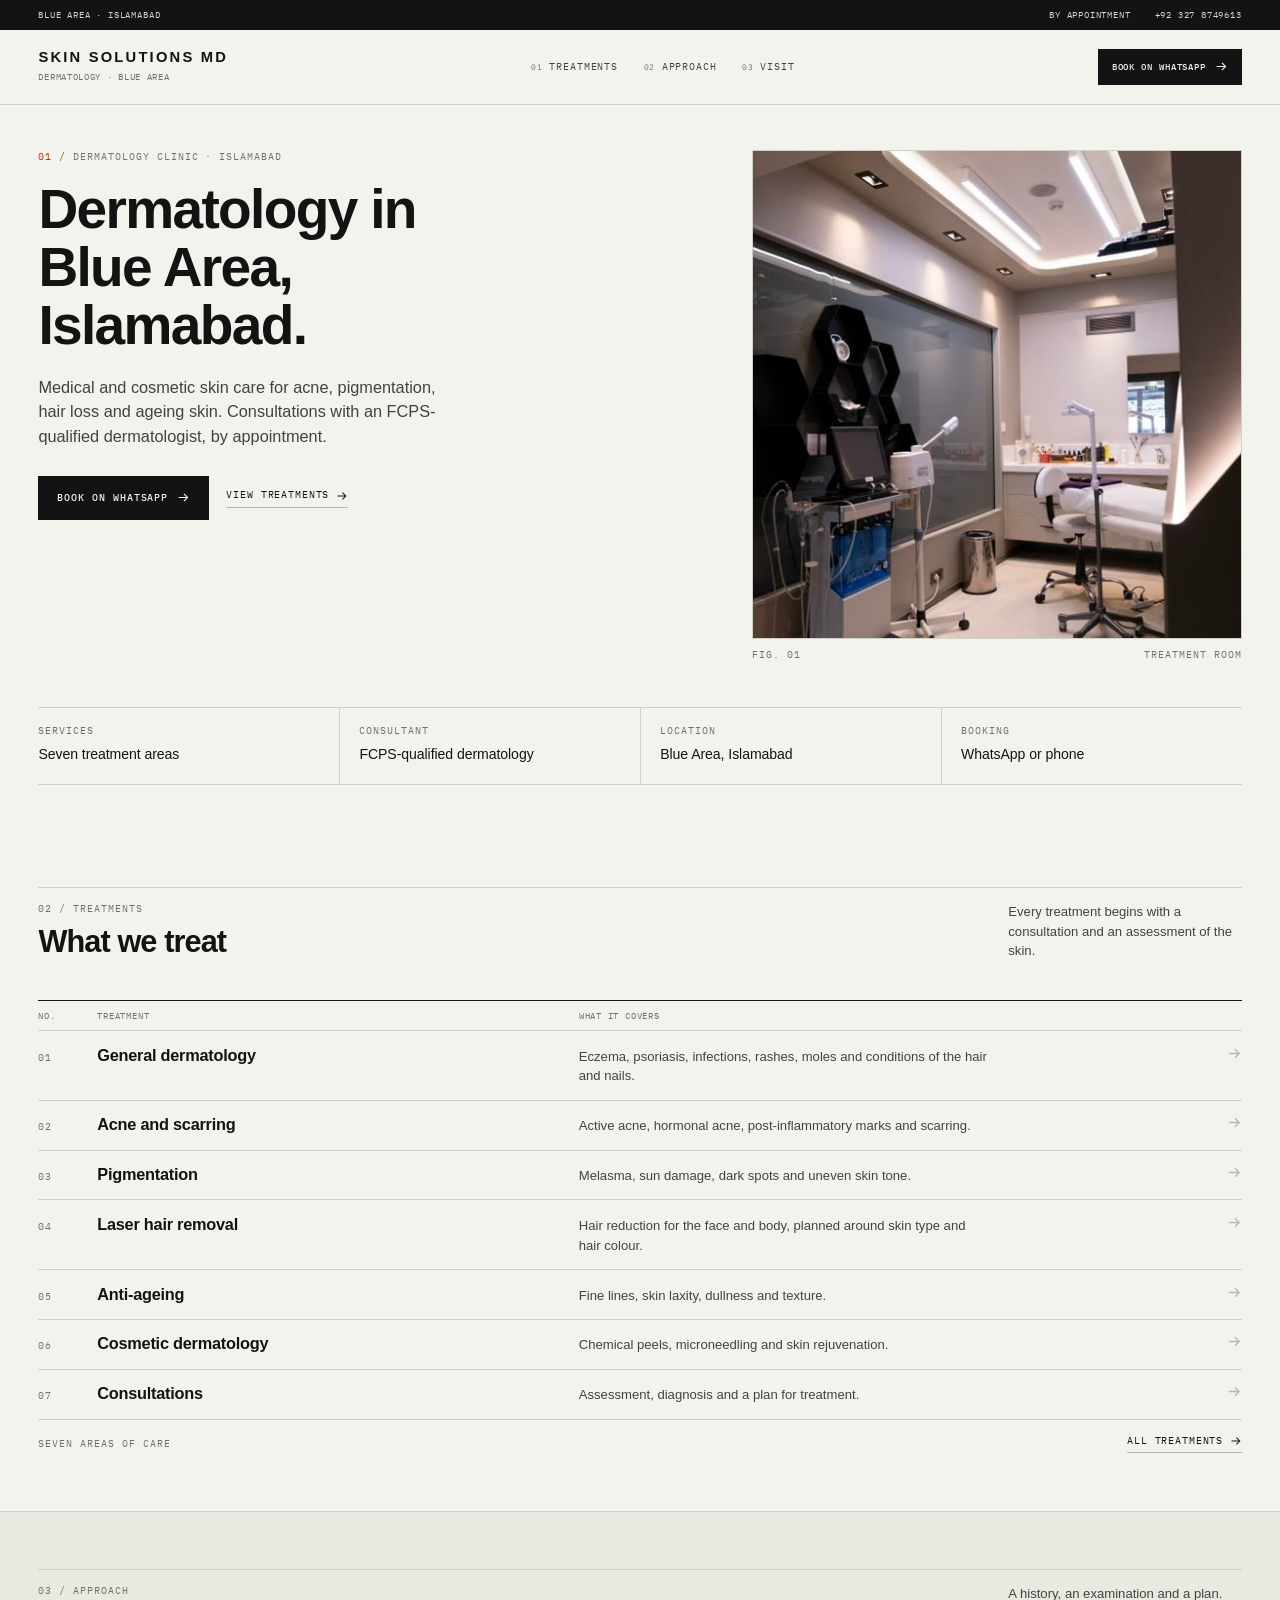
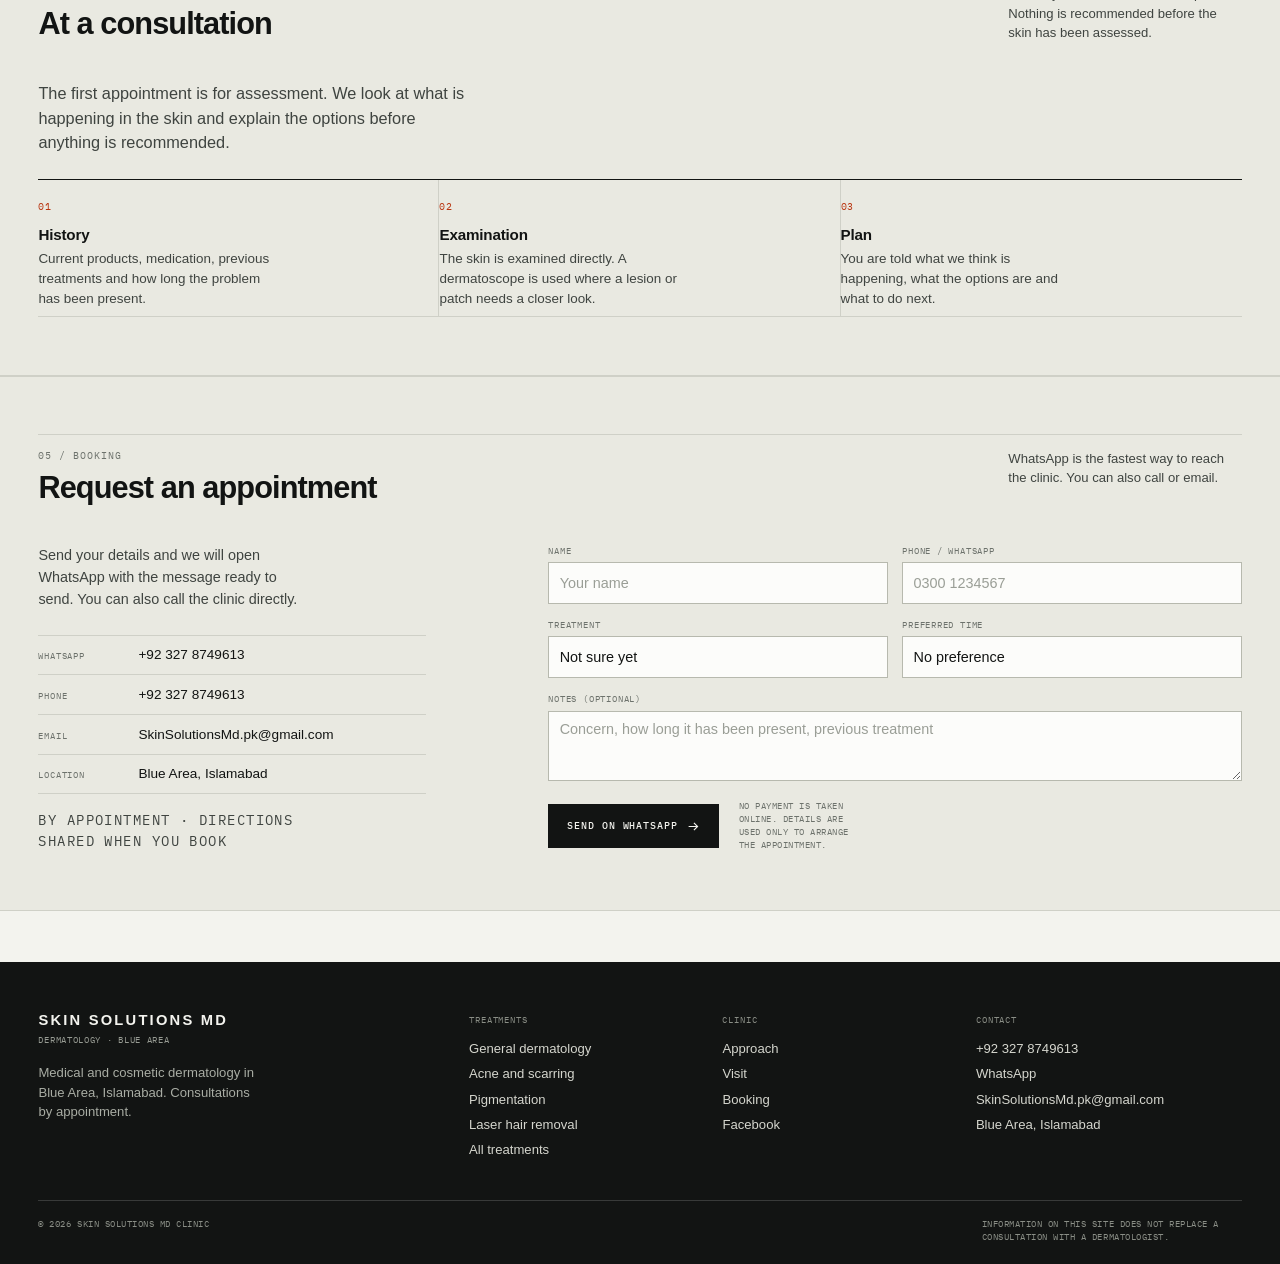
==== commit 049ccaab: "Cache-bust the stylesheet and script, stop serving stale copies The preview could hand back a cached" ====
--- a/index.html
+++ b/index.html
@@ -14,8 +14,8 @@
 <meta property="og:locale" content="en_PK">
 <link rel="preload" href="assets/fonts/archivo-latin-wght-normal.woff2" as="font" type="font/woff2" crossorigin>
 <link rel="preload" href="assets/fonts/ibm-plex-mono-latin-400-normal.woff2" as="font" type="font/woff2" crossorigin>
-<link rel="stylesheet" href="assets/css/styles.css">
-<script src="assets/js/main.js" defer></script>
+<link rel="stylesheet" href="assets/css/styles.css?v=4">
+<script src="assets/js/main.js?v=4" defer></script>
 <script type="application/ld+json">
 {
   "@context": "https://schema.org",
--- a/assets/css/styles.css
+++ b/assets/css/styles.css
@@ -54,6 +54,8 @@
 html {
   -webkit-text-size-adjust: 100%;
   scroll-behavior: smooth;
+  background: var(--paper);
+  color-scheme: light;
 }
 
 body {
@@ -374,14 +376,7 @@
   grid-template-columns: repeat(12, minmax(0, 1fr));
   gap: var(--gap);
 }
-.hero__copy {
-  grid-column: 1 / span 6;
-  display: flex;
-  flex-direction: column;
-  justify-content: space-between;
-  gap: 2rem;
-  padding-bottom: 1.5rem;
-}
+.hero__copy { grid-column: 1 / span 6; }
 .hero__label { color: var(--ink-3); }
 .hero__label .n { color: var(--accent); }
 .hero__title { margin-top: 1.1rem; max-width: 14ch; }
@@ -402,7 +397,7 @@
 .hero__figure { grid-column: 8 / span 5; margin: 0; align-self: start; }
 .hero__figure img {
   width: 100%;
-  aspect-ratio: 4 / 5;
+  aspect-ratio: 1 / 1;
   object-fit: cover;
   border: 1px solid var(--rule);
 }
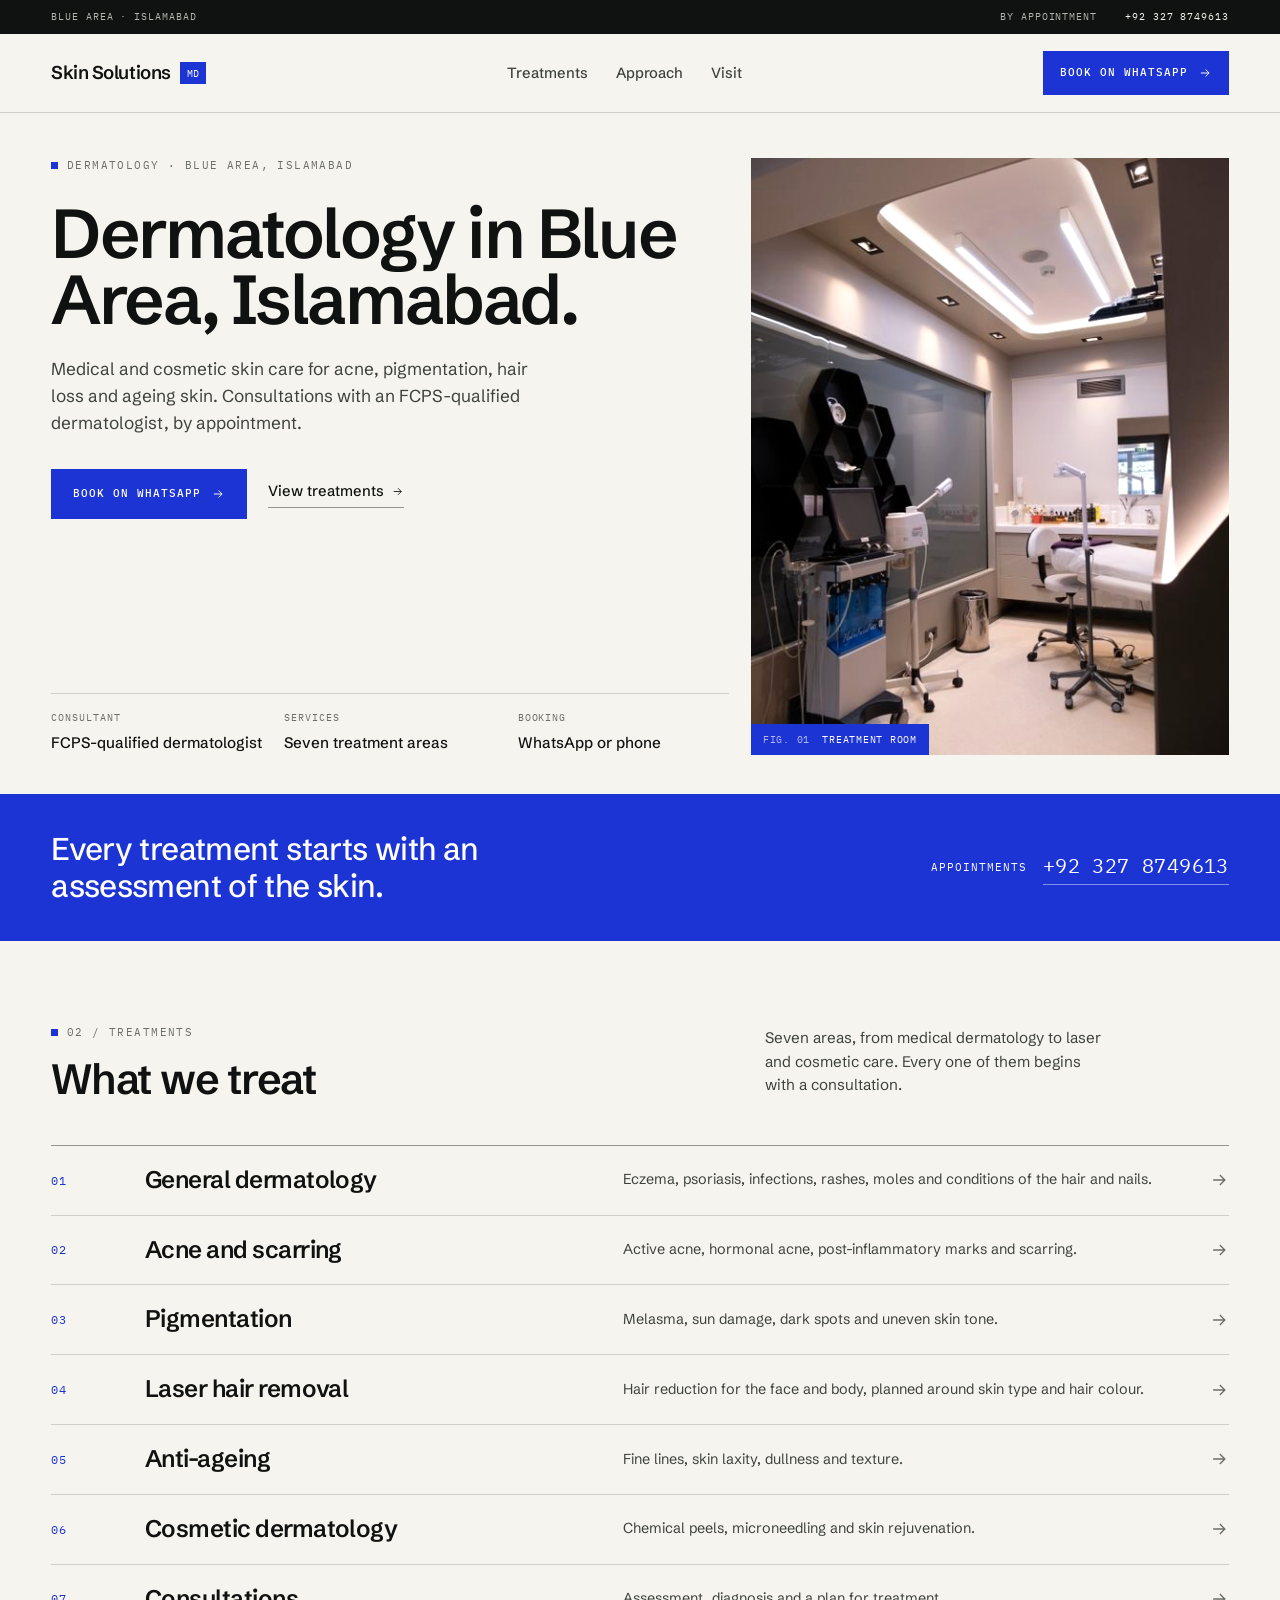
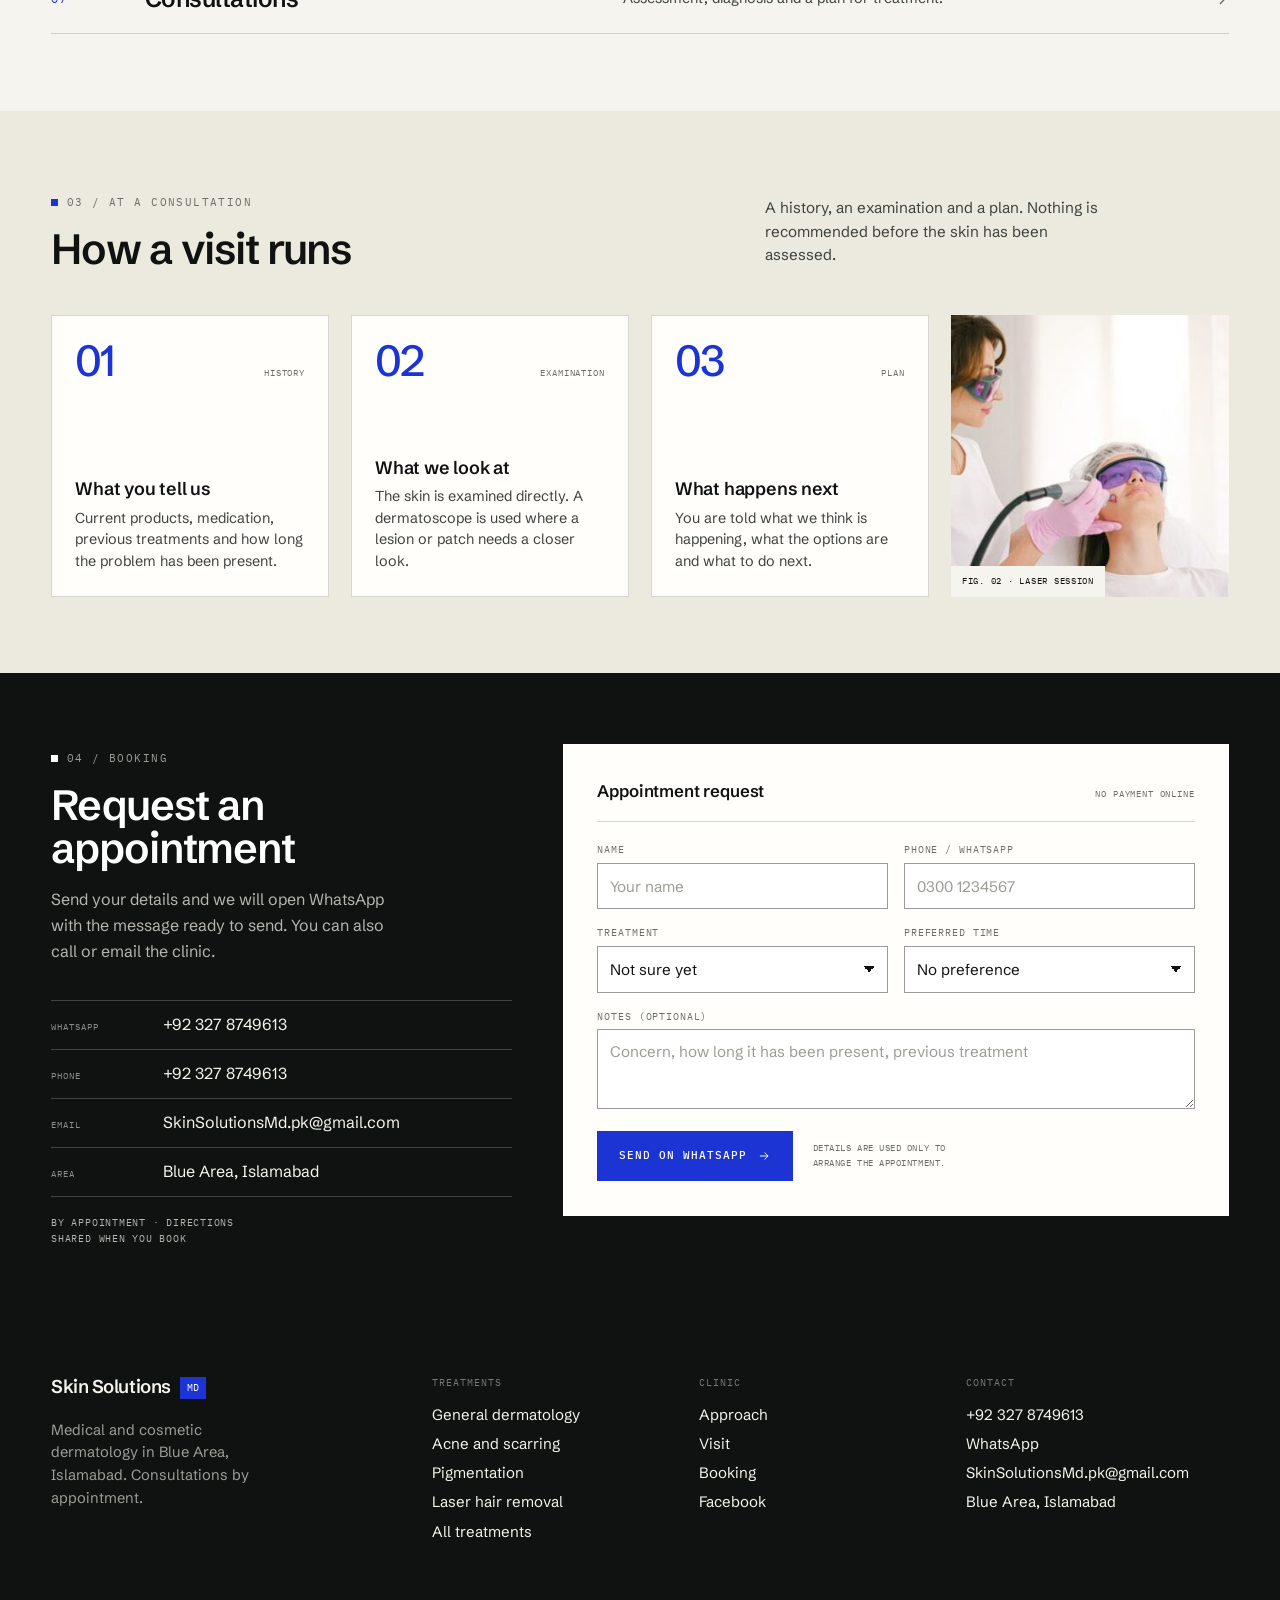
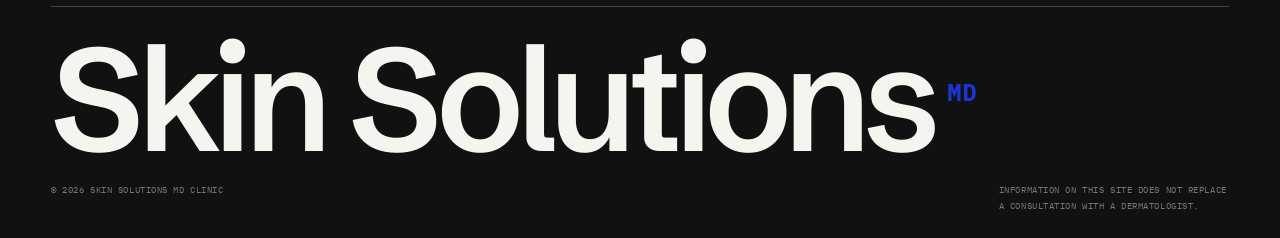
==== commit 85b1a02e: "Rebuild the site as an editorial clinical system, not a grid skin New structure on every page: split" ====
--- a/index.html
+++ b/index.html
@@ -5,17 +5,17 @@
 <meta name="viewport" content="width=device-width, initial-scale=1">
 <title>Skin Solutions MD Clinic — Dermatology in Blue Area, Islamabad</title>
 <meta name="description" content="Dermatology clinic in Blue Area, Islamabad. Medical and cosmetic skin care for acne, pigmentation, hair loss and ageing skin. Consultations by appointment.">
-<meta name="theme-color" content="#f3f3ee">
+<meta name="theme-color" content="#f6f4ee">
 <link rel="icon" href="assets/favicon.svg" type="image/svg+xml">
 <meta property="og:type" content="website">
 <meta property="og:title" content="Skin Solutions MD Clinic — Blue Area, Islamabad">
 <meta property="og:description" content="Medical and cosmetic dermatology in Blue Area, Islamabad. Consultations by appointment.">
 <meta property="og:image" content="assets/img/room.jpg">
 <meta property="og:locale" content="en_PK">
-<link rel="preload" href="assets/fonts/archivo-latin-wght-normal.woff2" as="font" type="font/woff2" crossorigin>
+<link rel="preload" href="assets/fonts/schibsted-grotesk-latin-wght-normal.woff2" as="font" type="font/woff2" crossorigin>
 <link rel="preload" href="assets/fonts/ibm-plex-mono-latin-400-normal.woff2" as="font" type="font/woff2" crossorigin>
-<link rel="stylesheet" href="assets/css/styles.css?v=4">
-<script src="assets/js/main.js?v=4" defer></script>
+<link rel="stylesheet" href="assets/css/styles.css?v=5">
+<script src="assets/js/main.js?v=5" defer></script>
 <script type="application/ld+json">
 {
   "@context": "https://schema.org",
@@ -25,12 +25,7 @@
   "medicalSpecialty": "Dermatology",
   "telephone": "+92 327 8749613",
   "email": "SkinSolutionsMd.pk@gmail.com",
-  "address": {
-    "@type": "PostalAddress",
-    "addressLocality": "Islamabad",
-    "addressRegion": "Islamabad Capital Territory",
-    "addressCountry": "PK"
-  },
+  "address": { "@type": "PostalAddress", "addressLocality": "Islamabad", "addressRegion": "Islamabad Capital Territory", "addressCountry": "PK" },
   "areaServed": "Islamabad",
   "sameAs": ["https://www.facebook.com/p/Skin-Solutions-MD-Clinic-61559044864273/"]
 }
@@ -40,278 +35,266 @@
 <a class="skip-link" href="#main">Skip to content</a>
 
 <div class="topbar">
-  <div class="container topbar__inner">
+  <div class="wrap">
     <span>Blue Area · Islamabad</span>
-    <span class="topbar__group topbar__group--secondary">
+    <span class="topbar__right">
       <span>By appointment</span>
       <a href="tel:+923278749613">+92 327 8749613</a>
     </span>
   </div>
 </div>
 
-<header class="site-header">
-  <div class="container header-inner">
+<header class="site-head">
+  <div class="wrap">
     <a class="brand" href="index.html" aria-label="Skin Solutions MD Clinic, home">
-      <span class="brand__name">Skin Solutions MD</span>
-      <span class="brand__sub">Dermatology · Blue Area</span>
+      <span class="brand__name">Skin Solutions</span>
+      <span class="brand__badge">MD</span>
     </a>
     <nav class="nav" aria-label="Primary">
       <ul class="nav__list">
-        <li><a class="nav__link" href="treatments.html"><span class="n">01</span>Treatments</a></li>
-        <li><a class="nav__link" href="approach.html"><span class="n">02</span>Approach</a></li>
-        <li><a class="nav__link" href="visit.html"><span class="n">03</span>Visit</a></li>
+        <li><a class="nav__link" href="treatments.html">Treatments</a></li>
+        <li><a class="nav__link" href="approach.html">Approach</a></li>
+        <li><a class="nav__link" href="visit.html">Visit</a></li>
       </ul>
     </nav>
-    <div class="header-actions">
-      <a class="btn btn--sm" href="https://wa.me/923278749613?text=Assalam%20o%20Alaikum%2C%20I%27d%20like%20to%20book%20an%20appointment%20at%20Skin%20Solutions%20MD%20Clinic." target="_blank" rel="noopener">
+    <div class="head-actions">
+      <a class="btn" href="https://wa.me/923278749613?text=Assalam%20o%20Alaikum%2C%20I%27d%20like%20to%20book%20an%20appointment%20at%20Skin%20Solutions%20MD%20Clinic." target="_blank" rel="noopener">
         Book on WhatsApp
-        <svg viewBox="0 0 16 16" fill="none" stroke="currentColor" stroke-width="1.4" aria-hidden="true"><path d="M2 8h11M8.5 3.5 13 8l-4.5 4.5"/></svg>
+        <svg viewBox="0 0 24 24" fill="none" stroke="currentColor" stroke-width="1.6" aria-hidden="true"><path d="M5 12h14M13 6l6 6-6 6"/></svg>
       </a>
-      <button class="menu-toggle" type="button" aria-expanded="false" aria-controls="drawer" aria-label="Open menu"><span></span></button>
+      <button class="menu-btn" type="button" aria-expanded="false" aria-controls="drawer" aria-label="Open menu"><i></i></button>
     </div>
   </div>
 </header>
 
 <div class="drawer" id="drawer" aria-hidden="true">
-  <div>
-    <nav aria-label="Mobile">
-      <ul class="drawer__list">
-        <li><a href="index.html"><span class="mono">01</span>Home</a></li>
-        <li><a href="treatments.html"><span class="mono">02</span>Treatments</a></li>
-        <li><a href="approach.html"><span class="mono">03</span>Approach</a></li>
-        <li><a href="visit.html"><span class="mono">04</span>Visit</a></li>
-      </ul>
-    </nav>
-    <div class="drawer__foot">
-      <a class="btn" href="https://wa.me/923278749613?text=Assalam%20o%20Alaikum%2C%20I%27d%20like%20to%20book%20an%20appointment%20at%20Skin%20Solutions%20MD%20Clinic." target="_blank" rel="noopener">Book on WhatsApp</a>
-      <a href="tel:+923278749613">+92 327 8749613</a>
-      <a href="mailto:SkinSolutionsMd.pk@gmail.com">SkinSolutionsMd.pk@gmail.com</a>
-      <span class="mono">Blue Area · Islamabad</span>
-    </div>
+  <nav aria-label="Mobile">
+    <ul class="drawer__list">
+      <li><a href="index.html"><span>Home</span><span class="mono">01</span></a></li>
+      <li><a href="treatments.html"><span>Treatments</span><span class="mono">02</span></a></li>
+      <li><a href="approach.html"><span>Approach</span><span class="mono">03</span></a></li>
+      <li><a href="visit.html"><span>Visit</span><span class="mono">04</span></a></li>
+    </ul>
+  </nav>
+  <div class="drawer__foot">
+    <a class="btn" href="https://wa.me/923278749613?text=Assalam%20o%20Alaikum%2C%20I%27d%20like%20to%20book%20an%20appointment%20at%20Skin%20Solutions%20MD%20Clinic." target="_blank" rel="noopener">Book on WhatsApp</a>
+    <a href="tel:+923278749613">+92 327 8749613</a>
+    <a href="mailto:SkinSolutionsMd.pk@gmail.com">SkinSolutionsMd.pk@gmail.com</a>
+    <span class="mono">Blue Area · Islamabad</span>
   </div>
 </div>
 
 <main id="main">
 
   <section class="hero">
-    <div class="container">
-      <div class="hero__grid">
-        <div class="hero__copy">
-          <p class="mono hero__label"><span class="n">01 /</span> Dermatology clinic · Islamabad</p>
-          <div class="hero__body">
-            <h1 class="hero__title">Dermatology in Blue Area, Islamabad.</h1>
-            <p class="hero__text">Medical and cosmetic skin care for acne, pigmentation, hair loss and ageing skin. Consultations with an FCPS-qualified dermatologist, by appointment.</p>
-            <div class="hero__actions">
-              <a class="btn" href="https://wa.me/923278749613?text=Assalam%20o%20Alaikum%2C%20I%27d%20like%20to%20book%20an%20appointment%20at%20Skin%20Solutions%20MD%20Clinic." target="_blank" rel="noopener">
-                Book on WhatsApp
-                <svg viewBox="0 0 16 16" fill="none" stroke="currentColor" stroke-width="1.4" aria-hidden="true"><path d="M2 8h11M8.5 3.5 13 8l-4.5 4.5"/></svg>
-              </a>
-              <a class="tlink" href="treatments.html">View treatments
-                <svg viewBox="0 0 16 16" fill="none" stroke="currentColor" stroke-width="1.4" aria-hidden="true"><path d="M2 8h11M8.5 3.5 13 8l-4.5 4.5"/></svg>
-              </a>
-            </div>
+    <div class="wrap hero__grid">
+      <div class="hero__main">
+        <p class="kicker">Dermatology · Blue Area, Islamabad</p>
+        <h1>Dermatology in Blue Area, Islamabad.</h1>
+        <p class="lead">Medical and cosmetic skin care for acne, pigmentation, hair loss and ageing skin. Consultations with an FCPS-qualified dermatologist, by appointment.</p>
+        <div class="hero__actions">
+          <a class="btn" href="https://wa.me/923278749613?text=Assalam%20o%20Alaikum%2C%20I%27d%20like%20to%20book%20an%20appointment%20at%20Skin%20Solutions%20MD%20Clinic." target="_blank" rel="noopener">
+            Book on WhatsApp
+            <svg viewBox="0 0 24 24" fill="none" stroke="currentColor" stroke-width="1.6" aria-hidden="true"><path d="M5 12h14M13 6l6 6-6 6"/></svg>
+          </a>
+          <a class="tlink" href="treatments.html">View treatments
+            <svg viewBox="0 0 24 24" fill="none" stroke="currentColor" stroke-width="1.6" aria-hidden="true"><path d="M5 12h14M13 6l6 6-6 6"/></svg>
+          </a>
+        </div>
+      </div>
+
+      <figure class="hero__figure">
+        <img src="assets/img/room.jpg" width="500" height="750" alt="A clinic treatment room with a treatment bed, trolley and laser equipment" fetchpriority="high" decoding="async">
+        <figcaption class="figcap"><span>Fig. 01</span><span>Treatment room</span></figcaption>
+      </figure>
+
+      <div class="hero__facts">
+        <div class="fact"><span class="fact__label">Consultant</span><span class="fact__value">FCPS-qualified dermatologist</span></div>
+        <div class="fact"><span class="fact__label">Services</span><span class="fact__value">Seven treatment areas</span></div>
+        <div class="fact"><span class="fact__label">Booking</span><span class="fact__value">WhatsApp or phone</span></div>
+      </div>
+    </div>
+  </section>
+
+  <section class="band">
+    <div class="wrap">
+      <p>Every treatment starts with an assessment of the skin.</p>
+      <div class="band__call">
+        <span class="mono">Appointments</span>
+        <a class="band__num" href="tel:+923278749613">+92 327 8749613</a>
+      </div>
+    </div>
+  </section>
+
+  <section class="section" id="treatments">
+    <div class="wrap">
+      <div class="section-head">
+        <div>
+          <span class="kicker">02 / Treatments</span>
+          <h2>What we treat</h2>
+        </div>
+        <p class="section-head__aside">Seven areas, from medical dermatology to laser and cosmetic care. Every one of them begins with a consultation.</p>
+      </div>
+
+      <div class="index">
+        <a class="index__row" href="treatments.html#general">
+          <span class="index__num">01</span>
+          <span class="index__name">General dermatology</span>
+          <span class="index__desc">Eczema, psoriasis, infections, rashes, moles and conditions of the hair and nails.</span>
+          <span class="index__go"><svg viewBox="0 0 24 24" fill="none" stroke="currentColor" stroke-width="1.6" aria-hidden="true"><path d="M5 12h14M13 6l6 6-6 6"/></svg></span>
+        </a>
+        <a class="index__row" href="treatments.html#acne">
+          <span class="index__num">02</span>
+          <span class="index__name">Acne and scarring</span>
+          <span class="index__desc">Active acne, hormonal acne, post-inflammatory marks and scarring.</span>
+          <span class="index__go"><svg viewBox="0 0 24 24" fill="none" stroke="currentColor" stroke-width="1.6" aria-hidden="true"><path d="M5 12h14M13 6l6 6-6 6"/></svg></span>
+        </a>
+        <a class="index__row" href="treatments.html#pigmentation">
+          <span class="index__num">03</span>
+          <span class="index__name">Pigmentation</span>
+          <span class="index__desc">Melasma, sun damage, dark spots and uneven skin tone.</span>
+          <span class="index__go"><svg viewBox="0 0 24 24" fill="none" stroke="currentColor" stroke-width="1.6" aria-hidden="true"><path d="M5 12h14M13 6l6 6-6 6"/></svg></span>
+        </a>
+        <a class="index__row" href="treatments.html#laser">
+          <span class="index__num">04</span>
+          <span class="index__name">Laser hair removal</span>
+          <span class="index__desc">Hair reduction for the face and body, planned around skin type and hair colour.</span>
+          <span class="index__go"><svg viewBox="0 0 24 24" fill="none" stroke="currentColor" stroke-width="1.6" aria-hidden="true"><path d="M5 12h14M13 6l6 6-6 6"/></svg></span>
+        </a>
+        <a class="index__row" href="treatments.html#ageing">
+          <span class="index__num">05</span>
+          <span class="index__name">Anti-ageing</span>
+          <span class="index__desc">Fine lines, skin laxity, dullness and texture.</span>
+          <span class="index__go"><svg viewBox="0 0 24 24" fill="none" stroke="currentColor" stroke-width="1.6" aria-hidden="true"><path d="M5 12h14M13 6l6 6-6 6"/></svg></span>
+        </a>
+        <a class="index__row" href="treatments.html#cosmetic">
+          <span class="index__num">06</span>
+          <span class="index__name">Cosmetic dermatology</span>
+          <span class="index__desc">Chemical peels, microneedling and skin rejuvenation.</span>
+          <span class="index__go"><svg viewBox="0 0 24 24" fill="none" stroke="currentColor" stroke-width="1.6" aria-hidden="true"><path d="M5 12h14M13 6l6 6-6 6"/></svg></span>
+        </a>
+        <a class="index__row" href="treatments.html#consultations">
+          <span class="index__num">07</span>
+          <span class="index__name">Consultations</span>
+          <span class="index__desc">Assessment, diagnosis and a plan for treatment.</span>
+          <span class="index__go"><svg viewBox="0 0 24 24" fill="none" stroke="currentColor" stroke-width="1.6" aria-hidden="true"><path d="M5 12h14M13 6l6 6-6 6"/></svg></span>
+        </a>
+      </div>
+    </div>
+  </section>
+
+  <section class="section section--deep">
+    <div class="wrap">
+      <div class="section-head">
+        <div>
+          <span class="kicker">03 / At a consultation</span>
+          <h2>How a visit runs</h2>
+        </div>
+        <p class="section-head__aside">A history, an examination and a plan. Nothing is recommended before the skin has been assessed.</p>
+      </div>
+
+      <div class="mosaic">
+        <article class="tile">
+          <div class="tile__top"><span class="tile__num">01</span><span class="tile__tag">History</span></div>
+          <div>
+            <h3>What you tell us</h3>
+            <p>Current products, medication, previous treatments and how long the problem has been present.</p>
           </div>
-        </div>
-        <figure class="hero__figure">
-          <img src="assets/img/room.jpg" width="500" height="750" alt="A clinic treatment room with a treatment bed, trolley and laser equipment" fetchpriority="high" decoding="async">
-          <figcaption class="mono"><span>Fig. 01</span><span>Treatment room</span></figcaption>
+        </article>
+        <article class="tile">
+          <div class="tile__top"><span class="tile__num">02</span><span class="tile__tag">Examination</span></div>
+          <div>
+            <h3>What we look at</h3>
+            <p>The skin is examined directly. A dermatoscope is used where a lesion or patch needs a closer look.</p>
+          </div>
+        </article>
+        <article class="tile">
+          <div class="tile__top"><span class="tile__num">03</span><span class="tile__tag">Plan</span></div>
+          <div>
+            <h3>What happens next</h3>
+            <p>You are told what we think is happening, what the options are and what to do next.</p>
+          </div>
+        </article>
+        <figure class="tile tile--photo">
+          <img src="assets/img/laser.jpg" width="500" height="333" loading="lazy" decoding="async" alt="A clinician wearing protective eyewear using a laser handpiece on a patient's face">
+          <figcaption class="figcap">Fig. 02 · Laser session</figcaption>
         </figure>
       </div>
-
-      <div class="datastrip">
-        <div class="data"><span class="mono">Services</span><span class="data__value">Seven treatment areas</span></div>
-        <div class="data"><span class="mono">Consultant</span><span class="data__value">FCPS-qualified dermatology</span></div>
-        <div class="data"><span class="mono">Location</span><span class="data__value">Blue Area, Islamabad</span></div>
-        <div class="data"><span class="mono">Booking</span><span class="data__value">WhatsApp or phone</span></div>
-      </div>
-    </div>
-  </section>
-
-  <section class="section" id="treatments">
-    <div class="container">
-      <div class="section__head">
-        <div>
-          <span class="mono">02 / Treatments</span>
-          <h2>What we treat</h2>
-        </div>
-        <p class="section__note">Every treatment begins with a consultation and an assessment of the skin.</p>
-      </div>
-
-      <div class="ttable">
-        <div class="trow trow--head" aria-hidden="true">
-          <span>No.</span><span>Treatment</span><span>What it covers</span><span></span>
-        </div>
-        <a class="trow" href="treatments.html#general">
-          <span class="trow__num">01</span>
-          <span class="trow__name">General dermatology</span>
-          <span class="trow__desc">Eczema, psoriasis, infections, rashes, moles and conditions of the hair and nails.</span>
-          <span class="trow__arrow"><svg viewBox="0 0 16 16" fill="none" stroke="currentColor" stroke-width="1.4" aria-hidden="true"><path d="M2 8h11M8.5 3.5 13 8l-4.5 4.5"/></svg></span>
-        </a>
-        <a class="trow" href="treatments.html#acne">
-          <span class="trow__num">02</span>
-          <span class="trow__name">Acne and scarring</span>
-          <span class="trow__desc">Active acne, hormonal acne, post-inflammatory marks and scarring.</span>
-          <span class="trow__arrow"><svg viewBox="0 0 16 16" fill="none" stroke="currentColor" stroke-width="1.4" aria-hidden="true"><path d="M2 8h11M8.5 3.5 13 8l-4.5 4.5"/></svg></span>
-        </a>
-        <a class="trow" href="treatments.html#pigmentation">
-          <span class="trow__num">03</span>
-          <span class="trow__name">Pigmentation</span>
-          <span class="trow__desc">Melasma, sun damage, dark spots and uneven skin tone.</span>
-          <span class="trow__arrow"><svg viewBox="0 0 16 16" fill="none" stroke="currentColor" stroke-width="1.4" aria-hidden="true"><path d="M2 8h11M8.5 3.5 13 8l-4.5 4.5"/></svg></span>
-        </a>
-        <a class="trow" href="treatments.html#laser">
-          <span class="trow__num">04</span>
-          <span class="trow__name">Laser hair removal</span>
-          <span class="trow__desc">Hair reduction for the face and body, planned around skin type and hair colour.</span>
-          <span class="trow__arrow"><svg viewBox="0 0 16 16" fill="none" stroke="currentColor" stroke-width="1.4" aria-hidden="true"><path d="M2 8h11M8.5 3.5 13 8l-4.5 4.5"/></svg></span>
-        </a>
-        <a class="trow" href="treatments.html#ageing">
-          <span class="trow__num">05</span>
-          <span class="trow__name">Anti-ageing</span>
-          <span class="trow__desc">Fine lines, skin laxity, dullness and texture.</span>
-          <span class="trow__arrow"><svg viewBox="0 0 16 16" fill="none" stroke="currentColor" stroke-width="1.4" aria-hidden="true"><path d="M2 8h11M8.5 3.5 13 8l-4.5 4.5"/></svg></span>
-        </a>
-        <a class="trow" href="treatments.html#cosmetic">
-          <span class="trow__num">06</span>
-          <span class="trow__name">Cosmetic dermatology</span>
-          <span class="trow__desc">Chemical peels, microneedling and skin rejuvenation.</span>
-          <span class="trow__arrow"><svg viewBox="0 0 16 16" fill="none" stroke="currentColor" stroke-width="1.4" aria-hidden="true"><path d="M2 8h11M8.5 3.5 13 8l-4.5 4.5"/></svg></span>
-        </a>
-        <a class="trow" href="treatments.html#consultations">
-          <span class="trow__num">07</span>
-          <span class="trow__name">Consultations</span>
-          <span class="trow__desc">Assessment, diagnosis and a plan for treatment.</span>
-          <span class="trow__arrow"><svg viewBox="0 0 16 16" fill="none" stroke="currentColor" stroke-width="1.4" aria-hidden="true"><path d="M2 8h11M8.5 3.5 13 8l-4.5 4.5"/></svg></span>
-        </a>
-      </div>
-      <div class="ttable__foot">
-        <span class="mono">Seven areas of care</span>
-        <a class="tlink" href="treatments.html">All treatments
-          <svg viewBox="0 0 16 16" fill="none" stroke="currentColor" stroke-width="1.4" aria-hidden="true"><path d="M2 8h11M8.5 3.5 13 8l-4.5 4.5"/></svg>
-        </a>
-      </div>
-    </div>
-  </section>
-
-  <section class="section section--tint">
-    <div class="container">
-      <div class="section__head">
-        <div>
-          <span class="mono">03 / Approach</span>
-          <h2>At a consultation</h2>
-        </div>
-        <p class="section__note">A history, an examination and a plan. Nothing is recommended before the skin has been assessed.</p>
-      </div>
-      <p class="lead">The first appointment is for assessment. We look at what is happening in the skin and explain the options before anything is recommended.</p>
-      <div>
-          <ol class="steps steps--row">
-            <li>
-              <span class="mono">01</span>
-              <div>
-                <h3>History</h3>
-                <p>Current products, medication, previous treatments and how long the problem has been present.</p>
-              </div>
-            </li>
-            <li>
-              <span class="mono">02</span>
-              <div>
-                <h3>Examination</h3>
-                <p>The skin is examined directly. A dermatoscope is used where a lesion or patch needs a closer look.</p>
-              </div>
-            </li>
-            <li>
-              <span class="mono">03</span>
-              <div>
-                <h3>Plan</h3>
-                <p>You are told what we think is happening, what the options are and what to do next.</p>
-              </div>
-            </li>
-          </ol>
-      </div>
-    </div>
-  </section>
-
-  <section class="section section--tint" id="book">
-    <div class="container">
-      <div class="section__head">
-        <div>
-          <span class="mono">05 / Booking</span>
-          <h2>Request an appointment</h2>
-        </div>
-        <p class="section__note">WhatsApp is the fastest way to reach the clinic. You can also call or email.</p>
-      </div>
-
-      <div class="booking">
-        <div class="booking__intro">
-          <p>Send your details and we will open WhatsApp with the message ready to send. You can also call the clinic directly.</p>
-          <dl class="contact-list">
-            <div><dt>WhatsApp</dt><dd><a href="https://wa.me/923278749613" target="_blank" rel="noopener">+92 327 8749613</a></dd></div>
-            <div><dt>Phone</dt><dd><a href="tel:+923278749613">+92 327 8749613</a></dd></div>
-            <div><dt>Email</dt><dd><a href="mailto:SkinSolutionsMd.pk@gmail.com">SkinSolutionsMd.pk@gmail.com</a></dd></div>
-            <div><dt>Location</dt><dd>Blue Area, Islamabad</dd></div>
-          </dl>
-          <p class="mono booking__note">By appointment · Directions shared when you book</p>
-        </div>
-
-        <div class="booking__form">
-          <form class="form" data-booking-form action="https://wa.me/923278749613" method="get" target="_blank">
-            <div class="field">
-              <label for="name">Name</label>
-              <input id="name" name="name" type="text" autocomplete="name" placeholder="Your name" required>
-            </div>
-            <div class="field">
-              <label for="phone">Phone / WhatsApp</label>
-              <input id="phone" name="phone" type="tel" inputmode="tel" autocomplete="tel" placeholder="0300 1234567" required>
-            </div>
-            <div class="field">
-              <label for="treatment">Treatment</label>
-              <select id="treatment" name="treatment">
-                <option value="">Not sure yet</option>
-                <option>General dermatology</option>
-                <option>Acne and scarring</option>
-                <option>Pigmentation</option>
-                <option>Laser hair removal</option>
-                <option>Anti-ageing</option>
-                <option>Cosmetic dermatology</option>
-                <option>Consultation or second opinion</option>
-              </select>
-            </div>
-            <div class="field">
-              <label for="time">Preferred time</label>
-              <select id="time" name="time">
-                <option>No preference</option>
-                <option>Morning</option>
-                <option>Afternoon</option>
-                <option>Evening</option>
-              </select>
-            </div>
-            <div class="field field--full">
-              <label for="notes">Notes (optional)</label>
-              <textarea id="notes" name="notes" rows="2" placeholder="Concern, how long it has been present, previous treatment"></textarea>
-            </div>
-            <div class="form__foot">
-              <button class="btn" type="submit">Send on WhatsApp
-                <svg viewBox="0 0 16 16" fill="none" stroke="currentColor" stroke-width="1.4" aria-hidden="true"><path d="M2 8h11M8.5 3.5 13 8l-4.5 4.5"/></svg>
-              </button>
-              <p class="form__note">No payment is taken online. Details are used only to arrange the appointment.</p>
-            </div>
-            <p class="form__feedback" data-form-feedback role="status" aria-live="polite"></p>
-            <noscript><p class="form__feedback is-error" style="display:block">JavaScript is switched off. The form will open WhatsApp without your details. You can also call <a href="tel:+923278749613">+92 327 8749613</a>.</p></noscript>
-          </form>
-        </div>
-      </div>
+    </div>
+  </section>
+
+  <section class="book" id="book">
+    <div class="wrap book__grid">
+      <div class="book__side">
+        <span class="kicker kicker--light">04 / Booking</span>
+        <h2>Request an appointment</h2>
+        <p>Send your details and we will open WhatsApp with the message ready to send. You can also call or email the clinic.</p>
+        <ul class="book__contacts">
+          <li><span class="lab">WhatsApp</span><span class="val"><a href="https://wa.me/923278749613" target="_blank" rel="noopener">+92 327 8749613</a></span></li>
+          <li><span class="lab">Phone</span><span class="val"><a href="tel:+923278749613">+92 327 8749613</a></span></li>
+          <li><span class="lab">Email</span><span class="val"><a href="mailto:SkinSolutionsMd.pk@gmail.com">SkinSolutionsMd.pk@gmail.com</a></span></li>
+          <li><span class="lab">Area</span><span class="val">Blue Area, Islamabad</span></li>
+        </ul>
+        <p class="book__note">By appointment · Directions shared when you book</p>
+      </div>
+
+      <form class="form" data-booking-form action="https://wa.me/923278749613" method="get" target="_blank">
+        <div class="form__title"><strong>Appointment request</strong><span>No payment online</span></div>
+        <div class="field">
+          <label for="name">Name</label>
+          <input id="name" name="name" type="text" autocomplete="name" placeholder="Your name" required>
+        </div>
+        <div class="field">
+          <label for="phone">Phone / WhatsApp</label>
+          <input id="phone" name="phone" type="tel" inputmode="tel" autocomplete="tel" placeholder="0300 1234567" required>
+        </div>
+        <div class="field">
+          <label for="treatment">Treatment</label>
+          <select id="treatment" name="treatment">
+            <option value="">Not sure yet</option>
+            <option>General dermatology</option>
+            <option>Acne and scarring</option>
+            <option>Pigmentation</option>
+            <option>Laser hair removal</option>
+            <option>Anti-ageing</option>
+            <option>Cosmetic dermatology</option>
+            <option>Consultation or second opinion</option>
+          </select>
+        </div>
+        <div class="field">
+          <label for="time">Preferred time</label>
+          <select id="time" name="time">
+            <option>No preference</option>
+            <option>Morning</option>
+            <option>Afternoon</option>
+            <option>Evening</option>
+          </select>
+        </div>
+        <div class="field field--full">
+          <label for="notes">Notes (optional)</label>
+          <textarea id="notes" name="notes" rows="2" placeholder="Concern, how long it has been present, previous treatment"></textarea>
+        </div>
+        <div class="form__foot">
+          <button class="btn" type="submit">Send on WhatsApp
+            <svg viewBox="0 0 24 24" fill="none" stroke="currentColor" stroke-width="1.6" aria-hidden="true"><path d="M5 12h14M13 6l6 6-6 6"/></svg>
+          </button>
+          <p class="form__note">Details are used only to arrange the appointment.</p>
+        </div>
+        <p class="form__feedback" data-form-feedback role="status" aria-live="polite"></p>
+        <noscript><p class="form__feedback is-error" style="display:block">JavaScript is switched off. The form will open WhatsApp without your details. You can also call <a href="tel:+923278749613">+92 327 8749613</a>.</p></noscript>
+      </form>
     </div>
   </section>
 
 </main>
 
 <footer class="footer">
-  <div class="container">
+  <div class="wrap">
     <div class="footer__grid">
       <div class="footer__brand">
         <a class="brand" href="index.html">
-          <span class="brand__name">Skin Solutions MD</span>
-          <span class="brand__sub">Dermatology · Blue Area</span>
+          <span class="brand__name">Skin Solutions</span>
+          <span class="brand__badge">MD</span>
         </a>
         <p class="footer__line">Medical and cosmetic dermatology in Blue Area, Islamabad. Consultations by appointment.</p>
       </div>
@@ -344,6 +327,9 @@
         </div>
       </div>
     </div>
+
+    <p class="footer__mark">Skin Solutions<sup>MD</sup></p>
+
     <div class="footer__bottom">
       <p>© <span data-year>2026</span> Skin Solutions MD Clinic</p>
       <p>Information on this site does not replace a consultation with a dermatologist.</p>
--- a/assets/css/styles.css
+++ b/assets/css/styles.css
@@ -1,15 +1,15 @@
 /* ==========================================================================
    Skin Solutions MD Clinic — Blue Area, Islamabad
-   Swiss clinical system: grid, rules, mono data labels, Archivo.
+   Editorial clinical system: oversized type, cobalt fields, dense data.
    ========================================================================== */
 
 /* ---------- 0. Typefaces (SIL OFL) -------------------------------------- */
 @font-face {
-  font-family: "Archivo";
+  font-family: "Schibsted Grotesk";
   font-style: normal;
-  font-weight: 100 900;
+  font-weight: 400 900;
   font-display: swap;
-  src: url("../fonts/archivo-latin-wght-normal.woff2") format("woff2");
+  src: url("../fonts/schibsted-grotesk-latin-wght-normal.woff2") format("woff2");
 }
 @font-face {
   font-family: "IBM Plex Mono";
@@ -28,24 +28,24 @@
 
 /* ---------- 1. Tokens --------------------------------------------------- */
 :root {
-  --paper: #f3f3ee;
-  --paper-2: #e9e9e1;
-  --white: #fcfcfa;
-  --ink: #121413;
-  --ink-2: #3f4440;
-  --ink-3: #6d726c;
-  --rule: #cfd0c7;
-  --rule-2: #b7b9ae;
-  --accent: #b8340f;
-  --accent-light: #e2603c;
-
-  --sans: "Archivo", "Helvetica Neue", Helvetica, Arial, sans-serif;
+  --paper: #f6f4ee;
+  --paper-deep: #ece9df;
+  --surface: #fffefb;
+  --ink: #101211;
+  --ink-2: #3d423d;
+  --ink-3: #6a6f68;
+  --line: rgba(16, 18, 17, 0.16);
+  --line-strong: rgba(16, 18, 17, 0.42);
+  --cobalt: #1c34d4;
+  --cobalt-deep: #1324a0;
+
+  --sans: "Schibsted Grotesk", "Helvetica Neue", Helvetica, Arial, sans-serif;
   --mono: "IBM Plex Mono", ui-monospace, "SFMono-Regular", Menlo, monospace;
 
-  --max: 1320px;
-  --gutter: clamp(1rem, 3vw, 2.75rem);
-  --gap: clamp(1rem, 1.6vw, 1.5rem);
-  --header-h: 74px;
+  --wrap: 1280px;
+  --gutter: clamp(1.25rem, 4vw, 3.5rem);
+  --gap: clamp(1rem, 1.7vw, 1.5rem);
+  --head-h: 78px;
 }
 
 /* ---------- 2. Reset ---------------------------------------------------- */
@@ -64,99 +64,124 @@
   color: var(--ink);
   font-family: var(--sans);
   font-size: 1rem;
-  line-height: 1.55;
+  line-height: 1.6;
+  font-weight: 400;
   -webkit-font-smoothing: antialiased;
   -moz-osx-font-smoothing: grayscale;
+  overflow-x: hidden;
 }
 
 h1, h2, h3, h4, p, figure, blockquote, dl, dd, fieldset { margin: 0; }
 fieldset { border: 0; padding: 0; }
 ul, ol { margin: 0; padding: 0; list-style: none; }
 img, svg { display: block; max-width: 100%; }
-img { height: auto; background: var(--paper-2); }
+img { height: auto; background: var(--paper-deep); }
 a { color: inherit; }
 button { font: inherit; color: inherit; }
-
-::selection { background: var(--accent); color: var(--paper); }
+::selection { background: var(--cobalt); color: #fff; }
 
 :focus-visible {
-  outline: 2px solid var(--accent);
-  outline-offset: 2px;
-}
-
-[id] { scroll-margin-top: calc(var(--header-h) + 1.25rem); }
+  outline: 2px solid var(--cobalt);
+  outline-offset: 3px;
+}
+
+[id] { scroll-margin-top: calc(var(--head-h) + 1.5rem); }
 
 /* ---------- 3. Type ----------------------------------------------------- */
-h1, h2, h3 {
-  font-weight: 600;
+h1, h2, h3 { font-weight: 600; }
+h1 {
+  font-size: clamp(2.55rem, 5.4vw, 4.9rem);
+  line-height: 0.95;
+  letter-spacing: -0.035em;
+}
+h2 {
+  font-size: clamp(1.9rem, 3.3vw, 2.95rem);
+  line-height: 1.02;
   letter-spacing: -0.03em;
-  line-height: 1.05;
-}
-h1 { font-size: clamp(2.1rem, 4.3vw, 3.45rem); }
-h2 { font-size: clamp(1.45rem, 2.4vw, 1.95rem); line-height: 1.1; }
-h3 { font-size: 1rem; letter-spacing: -0.012em; line-height: 1.3; }
-
-p { max-width: 64ch; }
+}
+h3 {
+  font-size: 1.12rem;
+  line-height: 1.3;
+  letter-spacing: -0.012em;
+}
+
+p { max-width: 62ch; }
+
+.lead {
+  font-size: clamp(1.02rem, 1.35vw, 1.16rem);
+  line-height: 1.55;
+  color: var(--ink-2);
+  max-width: 46ch;
+}
+
+.kicker {
+  display: inline-flex;
+  align-items: center;
+  gap: 0.55rem;
+  font-family: var(--mono);
+  font-size: 0.68rem;
+  font-weight: 400;
+  letter-spacing: 0.13em;
+  text-transform: uppercase;
+  color: var(--ink-3);
+  line-height: 1.4;
+}
+.kicker::before {
+  content: "";
+  width: 7px;
+  height: 7px;
+  background: var(--cobalt);
+  flex: none;
+}
+.kicker--light { color: rgba(246, 244, 238, 0.62); }
+.kicker--light::before { background: #fff; }
 
 .mono {
   font-family: var(--mono);
-  font-size: 0.6rem;
-  font-weight: 400;
-  letter-spacing: 0.1em;
-  text-transform: uppercase;
-  line-height: 1.45;
-}
-
-.lead {
-  font-size: 1.02rem;
+  font-size: 0.68rem;
+  letter-spacing: 0.09em;
+  text-transform: uppercase;
   line-height: 1.5;
-  color: var(--ink-2);
-  max-width: 48ch;
 }
 
 /* ---------- 4. Layout --------------------------------------------------- */
-.container {
+.wrap {
   width: 100%;
-  max-width: var(--max);
+  max-width: var(--wrap);
   margin-inline: auto;
   padding-inline: var(--gutter);
 }
 
-.section { padding-block: clamp(2.5rem, 4.5vw, 4rem); }
-.section--tint {
-  background: var(--paper-2);
-  border-block: 1px solid var(--rule);
-}
-
-.section__head {
-  display: grid;
-  grid-template-columns: minmax(0, 2fr) minmax(0, 1fr);
-  gap: var(--gap);
-  align-items: start;
-  padding-top: 0.85rem;
-  border-top: 1px solid var(--rule);
-  margin-bottom: clamp(1.5rem, 3vw, 2.5rem);
-}
-.section__head .mono { display: block; color: var(--ink-3); }
-.section__head h2 { margin-top: 0.55rem; }
-.section__note {
-  justify-self: end;
-  max-width: 32ch;
-  font-size: 0.82rem;
-  line-height: 1.5;
+.section { padding-block: clamp(3rem, 6vw, 5.5rem); }
+.section--tight { padding-block: clamp(2rem, 3.5vw, 3rem); }
+.section--deep { background: var(--paper-deep); }
+
+.section-head {
+  display: grid;
+  grid-template-columns: minmax(0, 1.4fr) minmax(0, 1fr);
+  gap: var(--gap) clamp(2rem, 5vw, 5rem);
+  align-items: end;
+  margin-bottom: clamp(1.75rem, 3.5vw, 2.75rem);
+}
+.section-head h2 { margin-top: 0.9rem; max-width: 16ch; }
+.section-head__aside {
+  font-size: 0.95rem;
+  line-height: 1.55;
   color: var(--ink-2);
+  max-width: 38ch;
+  padding-bottom: 0.25rem;
 }
 
 .skip-link {
   position: absolute;
   left: 1rem;
   top: -4rem;
-  z-index: 100;
-  background: var(--ink);
-  color: var(--paper);
-  padding: 0.65rem 0.9rem;
-  font-family: var(--mono);
-  font-size: 0.6rem;
+  z-index: 120;
+  background: var(--cobalt);
+  color: #fff;
+  padding: 0.7rem 1rem;
+  font-family: var(--mono);
+  font-size: 0.68rem;
   letter-spacing: 0.1em;
   text-transform: uppercase;
   text-decoration: none;
@@ -168,429 +193,474 @@
   display: inline-flex;
   align-items: center;
   justify-content: center;
-  gap: 0.55rem;
-  padding: 0.85rem 1.1rem;
-  border: 1px solid var(--ink);
+  gap: 0.6rem;
+  padding: 0.95rem 1.3rem;
+  border: 1px solid var(--cobalt);
   border-radius: 0;
-  background: var(--ink);
-  color: var(--paper);
-  font-family: var(--mono);
-  font-size: 0.6rem;
+  background: var(--cobalt);
+  color: #fff;
+  font-family: var(--mono);
+  font-size: 0.7rem;
   font-weight: 500;
-  letter-spacing: 0.1em;
+  letter-spacing: 0.09em;
   text-transform: uppercase;
   text-decoration: none;
   cursor: pointer;
-  transition: background-color 0.18s ease, color 0.18s ease;
-}
-.btn svg { width: 13px; height: 13px; flex: none; }
-.btn:hover { background: transparent; color: var(--ink); }
-
-.btn--outline { background: transparent; color: var(--ink); }
-.btn--outline:hover { background: var(--ink); color: var(--paper); }
-
-.btn--sm { padding: 0.65rem 0.8rem; font-size: 0.56rem; }
+  transition: background-color 0.18s ease, color 0.18s ease, border-color 0.18s ease;
+}
+.btn svg { width: 14px; height: 14px; flex: none; }
+.btn:hover { background: var(--ink); border-color: var(--ink); }
+
+
+.btn--ghost { background: transparent; color: var(--ink); border-color: var(--line-strong); }
+.btn--ghost:hover { background: var(--ink); border-color: var(--ink); color: var(--paper); }
+
 
 .tlink {
   display: inline-flex;
   align-items: center;
-  gap: 0.4rem;
-  font-family: var(--mono);
-  font-size: 0.6rem;
+  gap: 0.45rem;
+  font-size: 0.92rem;
+  font-weight: 500;
+  text-decoration: none;
+  border-bottom: 1px solid var(--line-strong);
+  padding-bottom: 0.2rem;
+  transition: color 0.18s ease, border-color 0.18s ease;
+}
+.tlink svg { width: 13px; height: 13px; }
+.tlink:hover { color: var(--cobalt); border-color: var(--cobalt); }
+
+.tlink--light { color: var(--paper); border-color: rgba(246, 244, 238, 0.5); }
+.tlink--light:hover { color: #fff; border-color: #fff; }
+
+/* ---------- 6. Top bar, header, drawer ---------------------------------- */
+.topbar {
+  background: var(--ink);
+  color: rgba(246, 244, 238, 0.72);
+  font-family: var(--mono);
+  font-size: 0.64rem;
   letter-spacing: 0.09em;
   text-transform: uppercase;
+}
+.topbar .wrap {
+  display: flex;
+  align-items: center;
+  justify-content: space-between;
+  gap: 1.5rem;
+  padding-block: 0.55rem;
+}
+.topbar__right { display: flex; align-items: center; gap: 1.75rem; }
+.topbar a { color: #f6f4ee; text-decoration: none; }
+.topbar a:hover { text-decoration: underline; text-underline-offset: 3px; }
+
+.site-head {
+  position: sticky;
+  top: 0;
+  z-index: 80;
+  background: var(--paper);
+  border-bottom: 1px solid var(--line);
+}
+.site-head .wrap {
+  display: flex;
+  align-items: center;
+  justify-content: space-between;
+  gap: 1.5rem;
+  min-height: var(--head-h);
+}
+
+.brand {
+  display: inline-flex;
+  align-items: center;
+  gap: 0.6rem;
   text-decoration: none;
   color: var(--ink);
-  border-bottom: 1px solid var(--rule-2);
-  padding-bottom: 0.2rem;
-  transition: border-color 0.18s ease, color 0.18s ease;
-}
-.tlink svg { width: 12px; height: 12px; }
-.tlink:hover { border-color: var(--accent); color: var(--accent); }
-
-/* ---------- 6. Top bar + header ----------------------------------------- */
-.topbar {
-  background: var(--ink);
-  color: #d6d7cf;
-  font-family: var(--mono);
-  font-size: 0.56rem;
-  letter-spacing: 0.09em;
-  text-transform: uppercase;
-}
-.topbar__inner {
-  display: flex;
-  align-items: center;
-  justify-content: space-between;
-  gap: 1.5rem;
-  padding-block: 0.5rem;
-}
-.topbar__group { display: flex; align-items: center; gap: 1.5rem; }
-.topbar a { color: inherit; text-decoration: none; }
-.topbar a:hover { color: #fff; text-decoration: underline; text-underline-offset: 3px; }
-
-.site-header {
-  position: sticky;
-  top: 0;
-  z-index: 60;
-  background: var(--paper);
-  border-bottom: 1px solid var(--rule);
-}
-.header-inner {
-  display: flex;
-  align-items: center;
-  justify-content: space-between;
-  gap: 1.5rem;
-  min-height: var(--header-h);
-}
-
-.brand { display: block; text-decoration: none; color: var(--ink); flex: none; }
+  flex: none;
+}
 .brand__name {
-  display: block;
+  font-size: 1.16rem;
+  font-weight: 600;
+  letter-spacing: -0.025em;
+  line-height: 1;
+}
+.brand__badge {
+  display: inline-flex;
+  align-items: center;
+  justify-content: center;
+  width: 26px;
+  height: 22px;
+  background: var(--cobalt);
+  color: #fff;
+  font-family: var(--mono);
+  font-size: 0.62rem;
+  letter-spacing: 0.04em;
+  line-height: 1;
+  padding-top: 1px;
+}
+
+.nav__list { display: flex; align-items: center; gap: clamp(1.1rem, 2.2vw, 2.1rem); }
+.nav__link {
+  position: relative;
   font-size: 0.92rem;
-  font-weight: 600;
-  letter-spacing: 0.15em;
-  text-transform: uppercase;
-  line-height: 1;
-}
-.brand__sub {
-  display: block;
-  margin-top: 0.34rem;
-  font-family: var(--mono);
-  font-size: 0.55rem;
-  letter-spacing: 0.08em;
-  text-transform: uppercase;
-  color: var(--ink-3);
-}
-
-.nav__list { display: flex; align-items: center; gap: clamp(1rem, 2vw, 1.85rem); }
-.nav__link {
-  display: inline-flex;
-  align-items: baseline;
-  gap: 0.4rem;
-  font-family: var(--mono);
-  font-size: 0.6rem;
-  letter-spacing: 0.09em;
-  text-transform: uppercase;
+  font-weight: 500;
+  letter-spacing: -0.005em;
   text-decoration: none;
   color: var(--ink-2);
-  padding-block: 0.35rem;
-  border-bottom: 1px solid transparent;
-}
-.nav__link .n { color: var(--ink-3); font-size: 0.52rem; }
-.nav__link:hover { color: var(--ink); border-bottom-color: var(--ink); }
-.nav__link[aria-current="page"] { color: var(--ink); border-bottom-color: var(--accent); }
-.nav__link[aria-current="page"] .n { color: var(--accent); }
-
-.header-actions { display: flex; align-items: center; gap: 0.6rem; flex: none; }
-
-.menu-toggle {
-  display: none;
-  width: 44px;
-  height: 38px;
-  padding: 0;
-  border: 1px solid var(--rule-2);
-  background: transparent;
-  cursor: pointer;
-  align-items: center;
-  justify-content: center;
-}
-.menu-toggle span {
-  display: block;
-  width: 16px;
-  height: 1px;
-  background: var(--ink);
-  position: relative;
-}
-.menu-toggle span::after {
+  padding-block: 0.4rem;
+  transition: color 0.16s ease;
+}
+.nav__link::after {
   content: "";
   position: absolute;
   left: 0;
-  top: 4px;
-  width: 16px;
-  height: 1px;
+  right: 0;
+  bottom: -2px;
+  height: 2px;
+  background: var(--cobalt);
+  transform: scaleX(0);
+  transform-origin: left;
+  transition: transform 0.2s ease;
+}
+.nav__link:hover { color: var(--ink); }
+.nav__link:hover::after,
+.nav__link[aria-current="page"]::after { transform: scaleX(1); }
+.nav__link[aria-current="page"] { color: var(--ink); }
+
+.head-actions { display: flex; align-items: center; gap: 0.75rem; flex: none; }
+.head-actions .btn { padding: 0.75rem 1rem; }
+
+.menu-btn {
+  display: none;
+  width: 46px;
+  height: 40px;
+  padding: 0;
+  border: 1px solid var(--line-strong);
+  background: transparent;
+  cursor: pointer;
+  align-items: center;
+  justify-content: center;
+}
+.menu-btn i {
+  display: block;
+  width: 18px;
+  height: 2px;
   background: var(--ink);
-  transition: transform 0.2s ease, top 0.2s ease;
-}
-.menu-toggle[aria-expanded="true"] span { background: transparent; }
-.menu-toggle[aria-expanded="true"] span::after {
-  top: 0;
-  transform: rotate(45deg);
-  box-shadow: none;
-}
-.menu-toggle[aria-expanded="true"] span::before {
+  position: relative;
+  transition: background-color 0.2s ease;
+}
+.menu-btn i::before,
+.menu-btn i::after {
   content: "";
   position: absolute;
   left: 0;
-  top: 0;
-  width: 16px;
-  height: 1px;
+  width: 18px;
+  height: 2px;
   background: var(--ink);
-  transform: rotate(-45deg);
-}
-
-/* Mobile drawer */
+  transition: transform 0.2s ease, top 0.2s ease;
+}
+.menu-btn i::before { top: -6px; }
+.menu-btn i::after { top: 6px; }
+.menu-btn[aria-expanded="true"] i { background: transparent; }
+.menu-btn[aria-expanded="true"] i::before { top: 0; transform: rotate(45deg); }
+.menu-btn[aria-expanded="true"] i::after { top: 0; transform: rotate(-45deg); }
+
 .drawer {
   position: fixed;
-  inset: var(--header-h) 0 0 0;
-  z-index: 55;
+  inset: var(--head-h) 0 0 0;
+  z-index: 70;
   background: var(--paper);
-  padding: 1.25rem var(--gutter) 2rem;
+  padding: 1.75rem var(--gutter) 2.5rem;
   display: flex;
   flex-direction: column;
   justify-content: space-between;
+  gap: 2rem;
   overflow-y: auto;
   visibility: hidden;
   opacity: 0;
-  transform: translateY(-4px);
-  transition: opacity 0.22s ease, transform 0.22s ease, visibility 0s linear 0.22s;
+  transform: translateY(-6px);
+  transition: opacity 0.2s ease, transform 0.2s ease, visibility 0s linear 0.2s;
 }
 .drawer.is-open {
   visibility: visible;
   opacity: 1;
   transform: none;
-  transition: opacity 0.22s ease, transform 0.22s ease, visibility 0s;
-}
-.drawer__list { border-top: 1px solid var(--ink); }
+  transition: opacity 0.2s ease, transform 0.2s ease, visibility 0s;
+}
+.drawer__list { border-top: 1px solid var(--line); }
 .drawer__list a {
   display: flex;
   align-items: baseline;
-  gap: 0.9rem;
-  padding-block: 0.75rem;
-  border-bottom: 1px solid var(--rule);
+  justify-content: space-between;
+  gap: 1rem;
+  padding-block: 0.95rem;
+  border-bottom: 1px solid var(--line);
   text-decoration: none;
-  font-size: 1.35rem;
+  font-size: 1.65rem;
   font-weight: 600;
   letter-spacing: -0.025em;
 }
-.drawer__list .mono { color: var(--accent); font-size: 0.56rem; }
-.drawer__foot { margin-top: 1.5rem; display: grid; gap: 0.6rem; justify-items: start; }
-.drawer__foot a { text-decoration: none; font-size: 0.88rem; }
-.drawer__foot .btn { justify-self: stretch; margin-bottom: 0.4rem; font-size: 0.6rem; }
-.drawer__foot .mono { color: var(--ink-3); }
+.drawer__list .mono { color: var(--ink-3); font-size: 0.62rem; }
+.drawer__foot { display: grid; gap: 0.5rem; justify-items: start; }
+.drawer__foot a { font-size: 1rem; text-decoration: none; border-bottom: 1px solid transparent; }
+.drawer__foot a:hover { border-color: currentColor; }
+.drawer__foot .btn { width: 100%; margin-bottom: 0.65rem; }
 body.no-scroll { overflow: hidden; }
 
 /* ---------- 7. Hero ----------------------------------------------------- */
-.hero { padding-block: clamp(1.75rem, 3.5vw, 3rem); }
+.hero { padding-block: clamp(1.75rem, 3.5vw, 3rem) clamp(1.5rem, 3vw, 2.5rem); }
 .hero__grid {
   display: grid;
   grid-template-columns: repeat(12, minmax(0, 1fr));
-  gap: var(--gap);
-}
-.hero__copy { grid-column: 1 / span 6; }
-.hero__label { color: var(--ink-3); }
-.hero__label .n { color: var(--accent); }
-.hero__title { margin-top: 1.1rem; max-width: 14ch; }
-.hero__text {
-  margin-top: 1.25rem;
-  max-width: 46ch;
-  font-size: 1.02rem;
-  line-height: 1.5;
-  color: var(--ink-2);
-}
+  gap: clamp(1.5rem, 3vw, 2.5rem) var(--gap);
+}
+.hero__main { grid-column: 1 / span 7; display: flex; flex-direction: column; }
+.hero h1 { margin-top: clamp(1.1rem, 2.2vw, 1.8rem); max-width: 15ch; }
+.hero .lead { margin-top: clamp(1rem, 2vw, 1.5rem); }
 .hero__actions {
   display: flex;
   flex-wrap: wrap;
   align-items: center;
-  gap: 0.7rem 1.1rem;
-  margin-top: 1.75rem;
-}
-.hero__figure { grid-column: 8 / span 5; margin: 0; align-self: start; }
+  gap: 0.85rem 1.35rem;
+  margin-top: clamp(1.4rem, 2.6vw, 2rem);
+}
+
+.hero__figure {
+  grid-column: 8 / span 5;
+  grid-row: 1 / span 2;
+  align-self: start;
+  margin: 0;
+  position: relative;
+}
 .hero__figure img {
-  width: 100%;
-  aspect-ratio: 1 / 1;
-  object-fit: cover;
-  border: 1px solid var(--rule);
-}
-.hero__figure figcaption {
-  display: flex;
-  justify-content: space-between;
-  gap: 1rem;
-  margin-top: 0.55rem;
-  color: var(--ink-3);
-}
-
-/* Data strip */
-.datastrip {
-  display: grid;
-  grid-template-columns: repeat(4, minmax(0, 1fr));
-  border-top: 1px solid var(--rule);
-  border-bottom: 1px solid var(--rule);
-  margin-top: clamp(1.75rem, 3.5vw, 3rem);
-}
-.data {
-  display: flex;
-  flex-direction: column;
-  gap: 0.4rem;
-  padding: 1rem 1.2rem 1.15rem;
-  border-left: 1px solid var(--rule);
-}
-.data:first-child { border-left: 0; padding-left: 0; }
-.data .mono { color: var(--ink-3); }
-.data__value { font-size: 0.88rem; font-weight: 500; letter-spacing: -0.005em; }
-
-/* ---------- 8. Treatment table ------------------------------------------ */
-.ttable { border-top: 1px solid var(--ink); }
-.trow {
-  display: grid;
-  grid-template-columns: 2.4rem minmax(0, 1fr) minmax(0, 1.35fr) 1.25rem;
-  gap: var(--gap);
-  align-items: baseline;
-  padding-block: 0.85rem;
-  border-bottom: 1px solid var(--rule);
-  text-decoration: none;
-  color: inherit;
-}
-.trow--head {
-  font-family: var(--mono);
-  font-size: 0.55rem;
-  letter-spacing: 0.09em;
-  text-transform: uppercase;
-  color: var(--ink-3);
-  padding-block: 0.5rem;
-  border-bottom: 1px solid var(--rule);
-}
-.trow__num {
-  font-family: var(--mono);
-  font-size: 0.6rem;
-  letter-spacing: 0.06em;
-  color: var(--ink-3);
-}
-.trow__name {
-  font-size: 1.02rem;
-  font-weight: 600;
-  letter-spacing: -0.015em;
-  line-height: 1.3;
-}
-.trow__desc {
-  font-size: 0.82rem;
-  line-height: 1.5;
-  color: var(--ink-2);
-  max-width: 56ch;
-}
-.trow__arrow {
-  justify-self: end;
-  color: var(--rule-2);
-  transition: transform 0.18s ease, color 0.18s ease;
-}
-.trow__arrow svg { width: 15px; height: 15px; }
-a.trow:hover .trow__name { text-decoration: underline; text-underline-offset: 3px; text-decoration-thickness: 1px; }
-a.trow:hover .trow__arrow { transform: translateX(3px); color: var(--accent); }
-.ttable__foot {
-  display: flex;
-  align-items: center;
-  justify-content: space-between;
-  gap: 1rem;
-  flex-wrap: wrap;
-  padding-top: 0.9rem;
-}
-.ttable__foot .mono { color: var(--ink-3); }
-
-/* ---------- 9. Split + steps -------------------------------------------- */
-.split {
-  display: grid;
-  grid-template-columns: repeat(12, minmax(0, 1fr));
-  gap: var(--gap);
-}
-.split__figure { grid-column: 1 / span 5; margin: 0; }
-.split__figure img {
+  filter: brightness(1.05) saturate(1.04);
   width: 100%;
   aspect-ratio: 4 / 5;
   object-fit: cover;
-  border: 1px solid var(--rule);
-}
-.split__figure figcaption {
-  display: flex;
+}
+.hero__figure .figcap {
+  position: absolute;
+  left: 0;
+  bottom: 0;
+  background: var(--cobalt);
+  color: #fff;
+  display: inline-flex;
+  gap: 0.75rem;
+  align-items: baseline;
+  padding: 0.5rem 0.75rem;
+  font-family: var(--mono);
+  font-size: 0.6rem;
+  letter-spacing: 0.08em;
+  text-transform: uppercase;
+}
+.figcap span:first-child { opacity: 0.66; }
+
+.hero__facts {
+  grid-column: 1 / span 7;
+  display: grid;
+  grid-template-columns: repeat(3, minmax(0, 1fr));
+  gap: var(--gap);
+  border-top: 1px solid var(--line);
+  padding-top: 1rem;
+  margin-top: auto;
+}
+.fact__label {
+  display: block;
+  font-family: var(--mono);
+  font-size: 0.6rem;
+  letter-spacing: 0.1em;
+  text-transform: uppercase;
+  color: var(--ink-3);
+  margin-bottom: 0.3rem;
+}
+.fact__value { font-size: 0.95rem; font-weight: 500; line-height: 1.35; }
+
+/* ---------- 8. Cobalt band ---------------------------------------------- */
+.band {
+  background: var(--cobalt);
+  color: #fff;
+  padding-block: clamp(1.5rem, 3vw, 2.25rem);
+}
+.band .wrap {
+  display: flex;
+  align-items: center;
+  justify-content: space-between;
+  gap: 1.5rem 3rem;
+  flex-wrap: wrap;
+}
+.band p {
+  font-size: clamp(1.2rem, 2.45vw, 2rem);
+  font-weight: 500;
+  letter-spacing: -0.02em;
+  line-height: 1.2;
+  max-width: 26ch;
+}
+.band__call { display: flex; align-items: center; gap: 1rem; flex-wrap: wrap; }
+.band__num {
+  font-family: var(--mono);
+  font-size: clamp(1rem, 1.6vw, 1.25rem);
+  letter-spacing: 0.02em;
+  text-decoration: none;
+  border-bottom: 1px solid rgba(255, 255, 255, 0.45);
+  padding-bottom: 0.15rem;
+}
+.band__num:hover { border-color: #fff; }
+
+/* ---------- 9. Treatment index ------------------------------------------ */
+.index { border-top: 1px solid var(--line-strong); }
+.index__row {
+  display: grid;
+  grid-template-columns: 4.5rem minmax(0, 1.05fr) minmax(0, 1.25fr) 2.5rem;
+  gap: var(--gap);
+  align-items: center;
+  padding-block: clamp(0.9rem, 1.6vw, 1.25rem);
+  border-bottom: 1px solid var(--line);
+  text-decoration: none;
+  color: inherit;
+  transition: background-color 0.16s ease, padding-left 0.16s ease;
+}
+.index__row:hover { background: var(--surface); padding-left: 0.9rem; padding-right: 0.6rem; }
+.index__num {
+  font-family: var(--mono);
+  font-size: 0.75rem;
+  letter-spacing: 0.05em;
+  color: var(--cobalt);
+}
+.index__name {
+  font-size: clamp(1.15rem, 1.9vw, 1.5rem);
+  font-weight: 600;
+  letter-spacing: -0.022em;
+  line-height: 1.2;
+}
+.index__desc {
+  font-size: 0.9rem;
+  line-height: 1.5;
+  color: var(--ink-2);
+}
+.index__go {
+  justify-self: end;
+  color: var(--ink-3);
+  transition: transform 0.18s ease, color 0.18s ease;
+}
+.index__go svg { width: 20px; height: 20px; }
+.index__row:hover .index__go { transform: translateX(4px); color: var(--cobalt); }
+.index__row:hover .index__name { color: var(--cobalt); }
+
+/* ---------- 10. Mosaic tiles -------------------------------------------- */
+.mosaic {
+  display: grid;
+  grid-template-columns: repeat(4, minmax(0, 1fr));
+  gap: var(--gap);
+}
+.tile {
+  background: var(--surface);
+  border: 1px solid var(--line);
+  padding: clamp(1.1rem, 1.8vw, 1.6rem);
+  min-height: clamp(15rem, 22vw, 19rem);
+  display: flex;
+  flex-direction: column;
+  justify-content: space-between;
+  gap: 2rem;
+}
+.tile__top { display: flex; align-items: baseline; justify-content: space-between; gap: 1rem; }
+.tile__num {
+  font-size: clamp(2rem, 3.4vw, 2.75rem);
+  font-weight: 500;
+  letter-spacing: -0.05em;
+  line-height: 1;
+  color: var(--cobalt);
+}
+.tile__tag { font-family: var(--mono); font-size: 0.58rem; letter-spacing: 0.1em; text-transform: uppercase; color: var(--ink-3); }
+.tile h3 { margin-bottom: 0.45rem; }
+.tile p { font-size: 0.9rem; line-height: 1.5; color: var(--ink-2); }
+.tile--photo { padding: 0; border: 0; position: relative; overflow: hidden; }
+.tile--photo img {
+  width: 100%;
+  height: 100%;
+  min-height: clamp(15rem, 22vw, 19rem);
+  object-fit: cover;
+  transition: transform 0.5s ease;
+}
+.tile--photo:hover img { transform: scale(1.03); }
+.tile--photo .figcap {
+  position: absolute;
+  left: 0;
+  bottom: 0;
+  background: var(--paper);
+  color: var(--ink);
+  padding: 0.5rem 0.7rem;
+  font-family: var(--mono);
+  font-size: 0.58rem;
+  letter-spacing: 0.08em;
+  text-transform: uppercase;
+}
+
+/* ---------- 11. Booking (ink) + form ------------------------------------ */
+.book { background: var(--ink); color: var(--paper); padding-block: clamp(3rem, 5.5vw, 5rem); }
+.book h2 { color: #fff; margin-top: 0.9rem; max-width: 14ch; }
+.book__grid {
+  display: grid;
+  grid-template-columns: minmax(0, 4.5fr) minmax(0, 6.5fr);
+  gap: clamp(2rem, 4vw, 4rem);
+  align-items: start;
+}
+.book__side > p { margin-top: 1.1rem; color: rgba(246, 244, 238, 0.72); max-width: 34ch; }
+
+.book__contacts { margin-top: clamp(1.5rem, 3vw, 2.25rem); border-top: 1px solid rgba(246, 244, 238, 0.22); }
+.book__contacts li {
+  display: grid;
+  grid-template-columns: 6rem minmax(0, 1fr);
+  gap: 1rem;
+  align-items: baseline;
+  padding-block: 0.7rem;
+  border-bottom: 1px solid rgba(246, 244, 238, 0.22);
+}
+.book__contacts .lab {
+  font-family: var(--mono);
+  font-size: 0.58rem;
+  letter-spacing: 0.1em;
+  text-transform: uppercase;
+  color: rgba(246, 244, 238, 0.55);
+}
+.book__contacts .val { font-size: 1rem; }
+.book__contacts a { text-decoration: none; border-bottom: 1px solid transparent; }
+.book__contacts a:hover { border-color: currentColor; }
+.book__note {
+  margin-top: 1.25rem;
+  font-family: var(--mono);
+  font-size: 0.6rem;
+  letter-spacing: 0.08em;
+  text-transform: uppercase;
+  color: rgba(246, 244, 238, 0.55);
+  max-width: 34ch;
+  line-height: 1.7;
+}
+
+.form {
+  background: var(--surface);
+  color: var(--ink);
+  padding: clamp(1.25rem, 2.6vw, 2.25rem);
+  display: grid;
+  grid-template-columns: repeat(2, minmax(0, 1fr));
+  gap: 1rem;
+  border: 1px solid rgba(255, 255, 255, 0.14);
+}
+.form__title {
+  grid-column: 1 / -1;
+  display: flex;
+  align-items: baseline;
   justify-content: space-between;
   gap: 1rem;
-  margin-top: 0.55rem;
-  color: var(--ink-3);
-}
-.split__body { grid-column: 6 / span 6; }
-
-.steps {
-  margin-top: 1.75rem;
-  border-top: 1px solid var(--rule);
-}
-.steps li {
-  display: grid;
-  grid-template-columns: 2.5rem minmax(0, 1fr);
-  gap: 1rem;
-  padding-block: 0.95rem;
-  border-bottom: 1px solid var(--rule);
-}
-.steps .mono { color: var(--accent); padding-top: 0.2rem; }
-.steps h3 { font-size: 0.95rem; }
-.steps p {
-  margin-top: 0.25rem;
-  font-size: 0.84rem;
-  line-height: 1.5;
-  color: var(--ink-2);
-  max-width: 46ch;
-}
-
-/* Steps laid out as a numbered row instead of a list */
-.steps--row {
-  display: grid;
-  grid-template-columns: repeat(3, minmax(0, 1fr));
-  gap: 0;
-  margin-top: 1.5rem;
-  border-top: 1px solid var(--ink);
-  border-bottom: 1px solid var(--rule);
-}
-.steps--row li {
-  display: block;
-  padding: 0.85rem 1.15rem 0.4rem 0;
-  border-bottom: 0;
-  border-right: 1px solid var(--rule);
-}
-.steps--row--four { grid-template-columns: repeat(4, minmax(0, 1fr)); }
-.steps--row li:last-child { border-right: 0; padding-right: 0; }
-.steps--row .mono { padding-top: 0; }
-.steps--row h3 { margin-top: 0.4rem; }
-.steps--row p { margin-top: 0.3rem; max-width: 32ch; }
-
-/* ---------- 10. Booking ------------------------------------------------- */
-.booking {
-  display: grid;
-  grid-template-columns: repeat(12, minmax(0, 1fr));
-  gap: var(--gap);
-}
-.booking__intro { grid-column: 1 / span 4; }
-.booking__intro > p { font-size: 0.9rem; color: var(--ink-2); max-width: 34ch; }
-.booking__form { grid-column: 6 / span 7; }
-
-.contact-list { margin: 1.5rem 0 0; border-top: 1px solid var(--rule); }
-.contact-list > div {
-  display: grid;
-  grid-template-columns: 5.5rem minmax(0, 1fr);
-  gap: 0.75rem;
-  align-items: baseline;
-  padding-block: 0.55rem;
-  border-bottom: 1px solid var(--rule);
-}
-.contact-list dt {
-  font-family: var(--mono);
-  font-size: 0.55rem;
-  letter-spacing: 0.09em;
-  text-transform: uppercase;
-  color: var(--ink-3);
-}
-.contact-list dd { margin: 0; font-size: 0.85rem; }
-.contact-list a { text-decoration: none; border-bottom: 1px solid transparent; }
-.contact-list a:hover { border-bottom-color: currentColor; }
-.booking__note { margin-top: 1rem; color: var(--ink-3); max-width: 36ch; }
-
-.form {
-  display: grid;
-  grid-template-columns: repeat(2, minmax(0, 1fr));
-  gap: 0.9rem;
-  align-items: end;
-}
-.field { display: flex; flex-direction: column; gap: 0.3rem; }
+  padding-bottom: 1rem;
+  border-bottom: 1px solid var(--line);
+  margin-bottom: 0.25rem;
+}
+.form__title strong { font-size: 1.05rem; font-weight: 600; letter-spacing: -0.01em; }
+.form__title span { font-family: var(--mono); font-size: 0.58rem; letter-spacing: 0.09em; text-transform: uppercase; color: var(--ink-3); }
+
+.field { display: flex; flex-direction: column; gap: 0.35rem; }
 .field--full { grid-column: 1 / -1; }
 .field label {
   font-family: var(--mono);
-  font-size: 0.55rem;
+  font-size: 0.6rem;
   letter-spacing: 0.09em;
   text-transform: uppercase;
   color: var(--ink-3);
@@ -599,434 +669,415 @@
 .field select,
 .field textarea {
   width: 100%;
-  min-height: 2.6rem;
-  padding: 0.6rem 0.65rem;
-  border: 1px solid var(--rule-2);
+  min-height: 2.9rem;
+  padding: 0.7rem 0.75rem;
+  border: 1px solid var(--line-strong);
   border-radius: 0;
-  background: var(--white);
+  background: #fff;
   color: var(--ink);
   font-family: var(--sans);
-  font-size: 0.9rem;
-}
-.field textarea { min-height: 4.4rem; resize: vertical; }
-.field select { appearance: none; cursor: pointer; }
+  font-size: 0.95rem;
+  transition: border-color 0.16s ease, box-shadow 0.16s ease;
+}
+.field textarea { min-height: 5rem; resize: vertical; }
+.field select { appearance: none; cursor: pointer; background-image: linear-gradient(45deg, transparent 50%, var(--ink) 50%), linear-gradient(135deg, var(--ink) 50%, transparent 50%); background-position: calc(100% - 18px) 50%, calc(100% - 12px) 50%; background-size: 6px 6px, 6px 6px; background-repeat: no-repeat; padding-right: 2.2rem; }
 .field input:focus,
 .field select:focus,
 .field textarea:focus {
-  outline: 2px solid var(--accent);
-  outline-offset: -1px;
-  border-color: var(--ink);
+  outline: none;
+  border-color: var(--cobalt);
+  box-shadow: 0 0 0 1px var(--cobalt);
 }
 .field input::placeholder,
-.field textarea::placeholder { color: #9a9e96; }
+.field textarea::placeholder { color: #9a9d95; }
 
 .form__foot {
   grid-column: 1 / -1;
   display: flex;
   align-items: center;
   flex-wrap: wrap;
-  gap: 0.75rem 1.25rem;
-  margin-top: 0.3rem;
+  gap: 0.85rem 1.25rem;
+  margin-top: 0.35rem;
 }
 .form__note {
   font-family: var(--mono);
-  font-size: 0.54rem;
+  font-size: 0.56rem;
   letter-spacing: 0.06em;
-  line-height: 1.5;
+  line-height: 1.65;
   text-transform: uppercase;
   color: var(--ink-3);
-  max-width: 26ch;
-}
-.form__feedback { grid-column: 1 / -1; font-size: 0.82rem; color: var(--ink-2); }
+  max-width: 28ch;
+}
+.form__feedback { grid-column: 1 / -1; font-size: 0.9rem; color: var(--ink-2); }
 .form__feedback:empty { display: none; }
-.form__feedback.is-error { color: var(--accent); }
-.form__feedback a { color: inherit; }
-
-/* ---------- 11. FAQ ----------------------------------------------------- */
-.faq { border-top: 1px solid var(--ink); }
-.faq details { border-bottom: 1px solid var(--rule); }
+.form__feedback.is-error { color: #b3261e; }
+.form__feedback a { color: var(--cobalt); }
+
+/* ---------- 12. FAQ ----------------------------------------------------- */
+.faq { border-top: 1px solid var(--line-strong); }
+.faq details { border-bottom: 1px solid var(--line); }
 .faq summary {
   display: flex;
   align-items: baseline;
   justify-content: space-between;
   gap: 2rem;
-  padding-block: 0.85rem;
+  padding-block: 1.05rem;
   cursor: pointer;
   list-style: none;
-  font-size: 0.95rem;
-  font-weight: 600;
-  letter-spacing: -0.01em;
+  font-size: 1.05rem;
+  font-weight: 500;
+  letter-spacing: -0.012em;
+  transition: color 0.16s ease;
 }
 .faq summary::-webkit-details-marker { display: none; }
-.faq summary:hover { color: var(--accent); }
-.faq__sign {
-  position: relative;
-  flex: none;
-  width: 11px;
-  height: 11px;
-  top: 1px;
-}
+.faq summary:hover { color: var(--cobalt); }
+.faq__sign { position: relative; flex: none; width: 12px; height: 12px; top: 2px; color: var(--cobalt); }
 .faq__sign::before,
-.faq__sign::after {
-  content: "";
-  position: absolute;
-  background: currentColor;
-  transition: transform 0.18s ease;
-}
-.faq__sign::before { left: 0; right: 0; top: 5px; height: 1px; }
-.faq__sign::after { top: 0; bottom: 0; left: 5px; width: 1px; }
+.faq__sign::after { content: ""; position: absolute; background: currentColor; transition: transform 0.18s ease; }
+.faq__sign::before { left: 0; right: 0; top: 5px; height: 2px; }
+.faq__sign::after { top: 0; bottom: 0; left: 5px; width: 2px; }
 .faq details[open] .faq__sign::after { transform: scaleY(0); }
-.faq details[open] summary { color: var(--accent); }
+.faq details[open] summary { color: var(--cobalt); }
 .faq__body {
   max-width: 66ch;
-  padding-bottom: 1rem;
-  font-size: 0.86rem;
+  padding-bottom: 1.25rem;
+  font-size: 0.98rem;
   line-height: 1.6;
   color: var(--ink-2);
 }
-.faq__body p + p { margin-top: 0.6rem; }
-
-/* ---------- 12. Page head ----------------------------------------------- */
-.pagehead {
-  padding-block: clamp(1.75rem, 3vw, 2.75rem);
-  border-bottom: 1px solid var(--rule);
-}
-.pagehead__grid {
-  display: grid;
-  grid-template-columns: repeat(12, minmax(0, 1fr));
-  gap: var(--gap);
+.faq__body p + p { margin-top: 0.7rem; }
+.faq__body a { color: var(--cobalt); text-underline-offset: 3px; }
+
+/* ---------- 13. Page head ----------------------------------------------- */
+.page-head {
+  padding-block: clamp(2.25rem, 4.5vw, 4rem) clamp(1.75rem, 3.5vw, 2.75rem);
+  border-bottom: 1px solid var(--line);
+}
+.page-head__grid {
+  display: grid;
+  grid-template-columns: minmax(0, 1.6fr) minmax(0, 1fr);
+  gap: 1.5rem clamp(2rem, 5vw, 5rem);
   align-items: end;
 }
-.pagehead h1 { grid-column: 1 / span 8; }
-.pagehead .mono { grid-column: 1 / -1; display: block; margin-bottom: 0.9rem; color: var(--ink-3); }
-.pagehead__note {
-  grid-column: 10 / span 3;
-  font-size: 0.84rem;
-  line-height: 1.5;
+.page-head h1 { margin-top: 1.1rem; max-width: 16ch; }
+.page-head__aside { max-width: 34ch; font-size: 0.98rem; line-height: 1.55; color: var(--ink-2); padding-bottom: 0.3rem; }
+
+/* ---------- 14. Treatment detail ---------------------------------------- */
+.jump {
+  display: flex;
+  flex-wrap: wrap;
+  gap: 0.5rem 1.5rem;
+  padding-block: 0.9rem;
+  border-bottom: 1px solid var(--line);
+}
+.jump a {
+  font-family: var(--mono);
+  font-size: 0.64rem;
+  letter-spacing: 0.07em;
+  text-transform: uppercase;
+  text-decoration: none;
   color: var(--ink-2);
-}
-
-/* ---------- 13. Treatment detail ---------------------------------------- */
-.jump {
-  display: flex;
-  flex-wrap: wrap;
-  gap: 0.35rem 1.5rem;
-  padding-block: 0.7rem;
-  border-bottom: 1px solid var(--rule);
-  font-family: var(--mono);
-  font-size: 0.6rem;
-  letter-spacing: 0.07em;
-  text-transform: uppercase;
-}
-.jump a { display: inline-flex; gap: 0.45rem; text-decoration: none; color: var(--ink-2); }
-.jump a span { color: var(--accent); }
-.jump a:hover { color: var(--ink); text-decoration: underline; text-underline-offset: 3px; }
+  display: inline-flex;
+  gap: 0.4rem;
+  transition: color 0.16s ease;
+}
+.jump a span { color: var(--cobalt); }
+.jump a:hover { color: var(--cobalt); }
 
 .tdetail {
   display: grid;
-  grid-template-columns: 2.5rem minmax(0, 1.15fr) minmax(0, 1fr);
-  gap: var(--gap);
-  padding-block: clamp(1.5rem, 3vw, 2.25rem);
-  border-top: 1px solid var(--rule);
-}
-.tdetail:first-of-type { border-top: 1px solid var(--ink); }
+  grid-template-columns: 5rem minmax(0, 1.15fr) minmax(0, 1fr);
+  gap: clamp(1rem, 2vw, 2rem) clamp(1.5rem, 3vw, 3rem);
+  padding-block: clamp(2rem, 3.5vw, 3rem);
+  border-bottom: 1px solid var(--line);
+}
+.tdetail:first-of-type { border-top: 1px solid var(--line-strong); }
 .tdetail__num {
-  font-family: var(--mono);
-  font-size: 0.6rem;
-  color: var(--accent);
-  padding-top: 0.35rem;
-}
-.tdetail h2 { font-size: clamp(1.3rem, 2vw, 1.6rem); letter-spacing: -0.025em; }
-.tdetail__lead {
-  margin-top: 0.55rem;
-  font-size: 0.88rem;
-  line-height: 1.55;
-  color: var(--ink-2);
-  max-width: 44ch;
-}
+  font-size: clamp(1.6rem, 2.6vw, 2.3rem);
+  font-weight: 500;
+  line-height: 1;
+  letter-spacing: -0.05em;
+  color: var(--cobalt);
+}
+.tdetail h2 { font-size: clamp(1.5rem, 2.5vw, 2.15rem); letter-spacing: -0.03em; max-width: 16ch; }
+.tdetail__lead { margin-top: 0.85rem; font-size: 0.98rem; line-height: 1.6; color: var(--ink-2); max-width: 44ch; }
 .tdetail__label {
   display: block;
-  margin-bottom: 0.45rem;
-  font-family: var(--mono);
-  font-size: 0.55rem;
+  margin-bottom: 0.6rem;
+  font-family: var(--mono);
+  font-size: 0.6rem;
   letter-spacing: 0.09em;
   text-transform: uppercase;
   color: var(--ink-3);
 }
-.tdetail ul {
-  display: grid;
-  grid-template-columns: repeat(2, minmax(0, 1fr));
-  gap: 0.2rem 0.9rem;
-}
-.tdetail li {
-  position: relative;
-  padding-left: 0.85rem;
-  font-size: 0.8rem;
-  line-height: 1.45;
-  color: var(--ink-2);
-}
-.tdetail li::before {
-  content: "";
-  position: absolute;
-  left: 0;
-  top: 0.55em;
-  width: 4px;
-  height: 4px;
-  background: var(--rule-2);
-}
+.tdetail ul { display: grid; grid-template-columns: repeat(2, minmax(0, 1fr)); gap: 0.25rem 1.25rem; }
+.tdetail li { position: relative; padding-left: 0.9rem; font-size: 0.9rem; line-height: 1.5; color: var(--ink-2); }
+.tdetail li::before { content: ""; position: absolute; left: 0; top: 0.62em; width: 5px; height: 1px; background: var(--cobalt); }
 .tdetail__note {
-  margin-top: 0.9rem;
-  font-size: 0.78rem;
-  line-height: 1.5;
+  margin-top: 1rem;
+  font-size: 0.9rem;
+  line-height: 1.55;
   color: var(--ink-3);
   max-width: 46ch;
-  border-left: 1px solid var(--rule-2);
-  padding-left: 0.7rem;
-}
-
-.figureband {
-  display: grid;
-  grid-template-columns: minmax(0, 31rem) minmax(0, 1fr);
-  gap: clamp(1rem, 2.5vw, 2.5rem);
-  align-items: start;
-  border-top: 1px solid var(--rule);
-  border-bottom: 1px solid var(--rule);
-  padding-block: clamp(1.25rem, 2.5vw, 1.75rem);
-  margin-top: clamp(1.25rem, 2.5vw, 1.75rem);
-}
-.figureband__img { margin: 0; }
-.figureband__img img {
-  width: 100%;
-  aspect-ratio: 3 / 2;
-  object-fit: cover;
-  border: 1px solid var(--rule);
-}
-.figureband__img figcaption {
-  display: flex;
+  border-left: 2px solid var(--cobalt);
+  padding-left: 0.8rem;
+}
+
+.figure-band {
+  display: grid;
+  grid-template-columns: minmax(0, 1fr) minmax(0, 1fr);
+  gap: clamp(1.5rem, 3vw, 3rem);
+  align-items: center;
+  padding-block: clamp(2rem, 3.5vw, 3rem);
+  border-bottom: 1px solid var(--line);
+}
+.figure-band img { width: 100%; aspect-ratio: 3 / 2; object-fit: cover; }
+.figure-band .figcap {
+  display: flex;
+  gap: 0.75rem;
+  margin-top: 0.55rem;
+  font-family: var(--mono);
+  font-size: 0.6rem;
+  letter-spacing: 0.08em;
+  text-transform: uppercase;
+  color: var(--ink-3);
+}
+.figure-band h3 { margin-top: 0.7rem; font-size: clamp(1.3rem, 2vw, 1.7rem); letter-spacing: -0.025em; max-width: 18ch; }
+.figure-band p { margin-top: 0.7rem; font-size: 0.95rem; line-height: 1.6; color: var(--ink-2); max-width: 40ch; }
+.figure-band ul { margin-top: 1.25rem; border-top: 1px solid var(--line); max-width: 30rem; }
+.figure-band li {
+  display: grid;
+  grid-template-columns: 7rem minmax(0, 1fr);
+  gap: 0.85rem;
+  padding-block: 0.55rem;
+  border-bottom: 1px solid var(--line);
+  font-size: 0.9rem;
+  color: var(--ink-2);
+  line-height: 1.45;
+}
+.figure-band li span {
+  font-family: var(--mono);
+  font-size: 0.58rem;
+  letter-spacing: 0.08em;
+  text-transform: uppercase;
+  color: var(--ink-3);
+  padding-top: 0.15rem;
+}
+
+/* ---------- 15. Steps, checklist, panel --------------------------------- */
+.steps { display: grid; grid-template-columns: repeat(2, minmax(0, 1fr)); gap: 0 clamp(1.5rem, 3vw, 3rem); }
+.steps li {
+  display: grid;
+  grid-template-columns: 3.5rem minmax(0, 1fr);
+  gap: 1rem;
+  padding-block: 1.35rem;
+  border-top: 1px solid var(--line);
+}
+.steps .n {
+  font-family: var(--mono);
+  font-size: 0.7rem;
+  letter-spacing: 0.06em;
+  color: var(--cobalt);
+  padding-top: 0.3rem;
+}
+.steps h3 { font-size: 1.1rem; }
+.steps p { margin-top: 0.35rem; font-size: 0.94rem; line-height: 1.55; color: var(--ink-2); max-width: 40ch; }
+
+.checklist { display: grid; grid-template-columns: repeat(2, minmax(0, 1fr)); gap: 0 clamp(1.5rem, 3vw, 3rem); }
+.checklist li {
+  display: grid;
+  grid-template-columns: 3.5rem minmax(0, 1fr);
+  gap: 1rem;
+  padding-block: 1.35rem;
+  border-top: 1px solid var(--line);
+}
+.checklist .n { font-family: var(--mono); font-size: 0.7rem; color: var(--cobalt); padding-top: 0.3rem; }
+.checklist strong { display: block; font-size: 1.05rem; font-weight: 600; letter-spacing: -0.012em; }
+.checklist p { margin-top: 0.3rem; font-size: 0.92rem; line-height: 1.55; color: var(--ink-2); max-width: 40ch; }
+
+.panel {
+  background: var(--cobalt);
+  color: #fff;
+  padding: clamp(1.75rem, 3.5vw, 3rem);
+  display: flex;
+  align-items: center;
   justify-content: space-between;
-  gap: 1rem;
-  margin-top: 0.55rem;
-  color: var(--ink-3);
-}
-.figureband__text { padding-bottom: 0.2rem; }
-.figureband__text .mono { color: var(--ink-3); }
-.figureband__text h3 { margin-top: 0.45rem; font-size: 1.05rem; max-width: 30ch; }
-.figureband__text p {
-  margin-top: 0.5rem;
-  max-width: 44ch;
-  font-size: 0.88rem;
-  line-height: 1.55;
-  color: var(--ink-2);
-}
-.figureband__list {
-  margin-top: 1.1rem;
-  border-top: 1px solid var(--rule);
-  max-width: 30rem;
-}
-.figureband__list li {
-  display: grid;
-  grid-template-columns: 7.5rem minmax(0, 1fr);
-  gap: 0.75rem;
-  align-items: baseline;
-  padding-block: 0.45rem;
-  border-bottom: 1px solid var(--rule);
-  font-size: 0.8rem;
-  line-height: 1.45;
-  color: var(--ink-2);
-}
-.figureband__list .mono { font-size: 0.54rem; color: var(--ink-3); }
-
-/* ---------- 14. CTA panel + lists --------------------------------------- */
-.panel {
-  border: 1px solid var(--ink);
-  padding: clamp(1.25rem, 3vw, 2rem);
-  display: flex;
-  align-items: center;
-  justify-content: space-between;
-  gap: 1.5rem;
+  gap: 1.75rem 3rem;
   flex-wrap: wrap;
 }
-.panel h2 { max-width: 20ch; }
-.panel p { margin-top: 0.55rem; font-size: 0.88rem; color: var(--ink-2); max-width: 42ch; }
-.panel__actions { display: flex; gap: 0.6rem; flex-wrap: wrap; }
-
-.checklist {
-  display: grid;
-  grid-template-columns: repeat(2, minmax(0, 1fr));
-  gap: 1.25rem 2rem;
-  border-top: 1px solid var(--ink);
-  padding-top: 1.25rem;
-}
-.checklist li { display: flex; gap: 0.75rem; }
-.checklist .mono { color: var(--accent); padding-top: 0.15rem; flex: none; }
-.checklist strong { display: block; font-size: 0.9rem; font-weight: 600; letter-spacing: -0.01em; }
-.checklist p { margin-top: 0.25rem; font-size: 0.82rem; line-height: 1.5; color: var(--ink-2); max-width: 40ch; }
-
-/* ---------- 15. Footer -------------------------------------------------- */
-.footer {
-  background: var(--ink);
-  color: #d5d6ce;
-  padding-block: clamp(2.5rem, 4vw, 3.5rem) 1.25rem;
-  margin-top: clamp(2.5rem, 4vw, 4rem);
+.panel h2 { color: #fff; max-width: 18ch; }
+.panel p { margin-top: 0.7rem; font-size: 0.98rem; line-height: 1.55; color: rgba(255, 255, 255, 0.82); max-width: 42ch; }
+.panel p a { color: #fff; text-decoration: underline; text-underline-offset: 3px; }
+.panel__actions { display: flex; gap: 0.75rem; flex-wrap: wrap; }
+.panel .btn { background: #fff; border-color: #fff; color: var(--cobalt); }
+.panel .btn:hover { background: var(--ink); border-color: var(--ink); color: #fff; }
+.panel .btn--ghost { background: transparent; color: #fff; border-color: rgba(255, 255, 255, 0.55); }
+.panel .btn--ghost:hover { background: #fff; color: var(--cobalt); border-color: #fff; }
+
+/* ---------- 16. Footer -------------------------------------------------- */
+.footer { background: var(--ink); color: var(--paper); padding-block: clamp(2.5rem, 4.5vw, 4rem) 1.5rem; }
+.footer__grid {
+  display: grid;
+  grid-template-columns: minmax(0, 1.5fr) repeat(2, minmax(0, 1fr)) minmax(0, 1.15fr);
+  gap: 2rem clamp(1.5rem, 3vw, 3rem);
+  padding-bottom: clamp(2.5rem, 5vw, 4rem);
 }
 .footer a { color: inherit; text-decoration: none; }
-.footer a:hover { text-decoration: underline; text-underline-offset: 3px; }
-.footer__grid {
-  display: grid;
-  grid-template-columns: minmax(0, 1.8fr) repeat(2, minmax(0, 1fr)) minmax(0, 1.2fr);
-  gap: 2rem;
-}
-.footer__brand .brand__name { color: var(--paper); }
-.footer__brand .brand__sub { color: #979b93; }
-.footer__line { margin-top: 1rem; max-width: 30ch; font-size: 0.82rem; line-height: 1.5; color: #a9ada4; }
+.footer a:hover { color: #fff; text-decoration: underline; text-underline-offset: 3px; }
+.footer__brand .brand { color: var(--paper); }
+.footer__brand .brand__badge { background: var(--cobalt); }
+.footer__line { margin-top: 1.1rem; font-size: 0.92rem; line-height: 1.55; color: rgba(246, 244, 238, 0.62); max-width: 26ch; }
 .footer__label {
-  margin-bottom: 0.75rem;
-  font-family: var(--mono);
-  font-size: 0.55rem;
+  font-family: var(--mono);
+  font-size: 0.6rem;
   letter-spacing: 0.1em;
   text-transform: uppercase;
-  color: #8a8e86;
-}
-.footer__list { display: grid; gap: 0.4rem; font-size: 0.82rem; line-height: 1.45; }
+  color: rgba(246, 244, 238, 0.45);
+  margin-bottom: 0.85rem;
+}
+.footer__list { display: grid; gap: 0.5rem; font-size: 0.94rem; line-height: 1.4; justify-items: start; overflow-wrap: anywhere; }
+
+.footer__mark {
+  display: block;
+  max-width: none;
+  font-size: clamp(2.9rem, 11.4vw, 10.5rem);
+  line-height: 0.82;
+  letter-spacing: -0.055em;
+  font-weight: 600;
+  color: var(--paper);
+  border-top: 1px solid rgba(246, 244, 238, 0.2);
+  padding-top: clamp(1.25rem, 2.5vw, 2rem);
+  white-space: nowrap;
+  overflow: hidden;
+}
+.footer__mark sup {
+  font-family: var(--mono);
+  font-size: 0.16em;
+  letter-spacing: 0.06em;
+  vertical-align: super;
+  color: var(--cobalt);
+  margin-left: 0.6em;
+}
 .footer__bottom {
   display: flex;
   flex-wrap: wrap;
   justify-content: space-between;
   gap: 0.75rem 2rem;
-  margin-top: 2.5rem;
-  padding-top: 1rem;
-  border-top: 1px solid rgba(255, 255, 255, 0.16);
-  font-family: var(--mono);
-  font-size: 0.54rem;
+  margin-top: 1.5rem;
+  font-family: var(--mono);
+  font-size: 0.58rem;
   letter-spacing: 0.06em;
   text-transform: uppercase;
-  color: #8a8e86;
-}
-.footer__bottom p { max-width: 52ch; line-height: 1.6; }
-
-/* ---------- 16. Mobile action bar -------------------------------------- */
+  color: rgba(246, 244, 238, 0.45);
+}
+.footer__bottom p { max-width: 46ch; line-height: 1.7; }
+
+/* ---------- 17. Mobile action bar --------------------------------------- */
 .mobile-bar {
   position: fixed;
   left: 0;
   right: 0;
   bottom: 0;
-  z-index: 50;
+  z-index: 60;
   display: none;
-  border-top: 1px solid var(--ink);
+  border-top: 1px solid var(--line-strong);
   background: var(--paper);
 }
 .mobile-bar a {
   flex: 1;
-  padding: 0.9rem 1rem;
+  padding: 0.95rem 1rem;
   text-align: center;
   font-family: var(--mono);
-  font-size: 0.6rem;
-  letter-spacing: 0.1em;
+  font-size: 0.66rem;
+  letter-spacing: 0.09em;
   text-transform: uppercase;
   text-decoration: none;
   color: var(--ink);
 }
-.mobile-bar a + a { background: var(--ink); color: var(--paper); }
-
-/* ---------- 17. Responsive ---------------------------------------------- */
-@media (max-width: 1120px) {
-  .booking__intro { grid-column: 1 / span 4; }
-  .booking__form { grid-column: 5 / span 8; }
-}
-
-@media (max-width: 940px) {
-  :root { --header-h: 64px; }
-
-  body { padding-bottom: 3.1rem; }
+.mobile-bar a + a { background: var(--cobalt); color: #fff; }
+
+/* ---------- 18. Responsive ---------------------------------------------- */
+@media (max-width: 1180px) {
+  .hero__main { grid-column: 1 / span 7; }
+  .hero__figure { grid-column: 8 / span 5; }
+  .book__grid { grid-template-columns: minmax(0, 1fr) minmax(0, 1.35fr); }
+}
+
+@media (max-width: 980px) {
+  :root { --head-h: 68px; }
+
+  body { padding-bottom: 3.2rem; }
   .mobile-bar { display: flex; }
-  .footer { padding-bottom: 1.5rem; }
+  body.no-scroll .mobile-bar { display: none; }
   .drawer { bottom: 0; }
-  body.no-scroll .mobile-bar { display: none; }
-
-  .nav, .header-actions .btn { display: none; }
-  .menu-toggle { display: inline-flex; }
+
+  .nav, .head-actions .btn { display: none; }
+  .menu-btn { display: inline-flex; }
 
   .hero__grid { grid-template-columns: 1fr; }
-  .hero__copy, .hero__figure { grid-column: 1 / -1; }
-  .hero__figure { max-width: 26rem; }
-
-  .datastrip { grid-template-columns: repeat(2, minmax(0, 1fr)); }
-  .data { border-top: 1px solid var(--rule); }
-  .data:nth-child(-n+2) { border-top: 0; }
-  .data:nth-child(odd) { border-left: 0; padding-left: 0; }
-  .data:nth-child(even) { padding-left: 1.2rem; }
-
-  .section__head { grid-template-columns: 1fr; gap: 0.75rem; }
-  .section__note { justify-self: start; max-width: 46ch; }
-
-  .steps--row,
-  .steps--row--four { grid-template-columns: repeat(2, minmax(0, 1fr)); }
-  .steps--row li { border-bottom: 1px solid var(--rule); padding-right: 1rem; }
-  .steps--row li:nth-child(2n) { border-right: 0; padding-right: 0; }
-
-  .split__figure, .split__body { grid-column: 1 / -1; }
-  .split__figure { max-width: 24rem; }
-
-  .booking__intro, .booking__form { grid-column: 1 / -1; }
-  .booking__intro > p { max-width: 48ch; }
-
-
-  .pagehead h1 { grid-column: 1 / -1; }
-  .pagehead__note { grid-column: 1 / -1; max-width: 48ch; }
-
-  .tdetail { grid-template-columns: 2rem minmax(0, 1fr); }
-  .tdetail__lists { grid-column: 2 / -1; margin-top: 1rem; }
-  .figureband { grid-template-columns: 1fr; align-items: start; }
-  .figureband__img { max-width: 26rem; }
-
-  .footer__grid { grid-template-columns: repeat(2, minmax(0, 1fr)); gap: 2rem 1.5rem; }
+  .hero__main, .hero__figure, .hero__facts { grid-column: 1 / -1; }
+  .hero__figure { order: 2; grid-row: auto; }
+  .hero__facts { order: 3; grid-template-columns: repeat(3, minmax(0, 1fr)); margin-top: 0.5rem; }
+  .hero__figure img { aspect-ratio: 3 / 2; }
+  .hero h1 { max-width: 18ch; }
+
+  .section-head, .page-head__grid { grid-template-columns: 1fr; align-items: start; }
+  .section-head h2, .page-head h1 { max-width: 20ch; }
+  .section-head__aside, .page-head__aside { max-width: 46ch; }
+
+  .index__row { grid-template-columns: 3rem minmax(0, 1fr) 2rem; grid-template-areas: "num name go" ". desc desc"; row-gap: 0.3rem; }
+  .index__num { grid-area: num; }
+  .index__name { grid-area: name; }
+  .index__desc { grid-area: desc; }
+  .index__go { grid-area: go; }
+
+  .mosaic { grid-template-columns: repeat(2, minmax(0, 1fr)); }
+  .tile { min-height: 0; }
+  .tile--photo img { min-height: 0; aspect-ratio: 4 / 3; }
+
+  .book__grid { grid-template-columns: 1fr; }
+  .book__side > p { max-width: 48ch; }
+
+  .tdetail { grid-template-columns: 3.5rem minmax(0, 1fr); }
+  .tdetail__lists { grid-column: 2 / -1; }
+
+  .figure-band { grid-template-columns: 1fr; }
+  .figure-band img { aspect-ratio: 16 / 9; }
+
+  .footer__grid { grid-template-columns: repeat(2, minmax(0, 1fr)); }
   .footer__brand { grid-column: 1 / -1; }
-
-  .checklist { grid-template-columns: 1fr; gap: 1rem; }
+  .footer__mark { white-space: normal; }
 }
 
 @media (max-width: 640px) {
-  .topbar__group--secondary span { display: none; }
-  .topbar__inner { gap: 1rem; }
-
-  .trow {
-    grid-template-columns: 2rem minmax(0, 1fr) 1rem;
-    grid-template-areas:
-      "num name arrow"
-      ". desc desc";
-    row-gap: 0.3rem;
-    padding-block: 0.8rem;
-  }
-  .trow--head { display: none; }
-  .trow__num { grid-area: num; }
-  .trow__name { grid-area: name; font-size: 0.98rem; }
-  .trow__desc { grid-area: desc; font-size: 0.8rem; }
-  .trow__arrow { grid-area: arrow; align-self: start; margin-top: 0.15rem; }
-
-  .form { grid-template-columns: 1fr; }
-  .form__foot { align-items: stretch; flex-direction: column; }
+  .topbar__right span:first-child { display: none; }
+  .hero { padding-top: 1.5rem; }
+  .hero__facts { grid-template-columns: 1fr; gap: 0; border-top: 0; padding-top: 0; }
+  .hero__facts .fact { border-top: 1px solid var(--line); padding-block: 0.7rem; }
+  .hero__figure img { aspect-ratio: 4 / 3; }
+  .band .wrap { align-items: flex-start; }
+
+  .index__row { padding-block: 0.85rem; }
+  .index__row:hover { padding-left: 0.4rem; }
+
+  .mosaic { grid-template-columns: 1fr; }
+
+  .form { grid-template-columns: 1fr; padding: 1.1rem; }
+  .form__foot { flex-direction: column; align-items: stretch; }
   .form__foot .btn { width: 100%; }
 
-  .steps--row,
-  .steps--row--four { grid-template-columns: 1fr; }
-  .steps--row li { border-right: 0; padding-right: 0; }
-
-
-  .tdetail { grid-template-columns: 1.75rem minmax(0, 1fr); gap: 0.75rem; }
+  .steps, .checklist { grid-template-columns: 1fr; }
+  .tdetail { grid-template-columns: 2.5rem minmax(0, 1fr); }
+  .tdetail__lists { grid-column: 1 / -1; }
   .tdetail ul { grid-template-columns: 1fr; }
-  .tdetail__lists { grid-column: 1 / -1; margin-top: 0.75rem; }
-
-  .contact-list > div { grid-template-columns: 1fr; gap: 0.15rem; }
-  .contact-list dt,
-  .field label { font-size: 0.6rem; }
-
-  .pagehead { padding-block: 1.5rem; }
-  .section { padding-block: 2.25rem; }
+  .book__contacts li { grid-template-columns: 5.5rem minmax(0, 1fr); }
+
+  .footer__grid { grid-template-columns: 1fr; }
+  .footer__mark { font-size: 15vw; }
   .footer__bottom { flex-direction: column; }
-  .panel { padding: 1rem; }
+  .panel { padding: 1.25rem; }
   .panel__actions { width: 100%; }
   .panel__actions .btn { flex: 1; }
-  .jump { gap: 0.3rem 1rem; font-size: 0.56rem; }
 }
 
 @media (prefers-reduced-motion: reduce) {
@@ -1038,7 +1089,7 @@
 }
 
 @media print {
-  .topbar, .site-header, .drawer, .footer, .panel__actions { display: none !important; }
-  body { background: #fff; color: #000; }
-  .section { padding-block: 1rem; }
-}
+  .topbar, .site-head, .drawer, .footer, .panel__actions, .mobile-bar { display: none !important; }
+  body { background: #fff; color: #000; padding-bottom: 0; }
+  .section, .book { padding-block: 1rem; background: #fff; color: #000; }
+}
